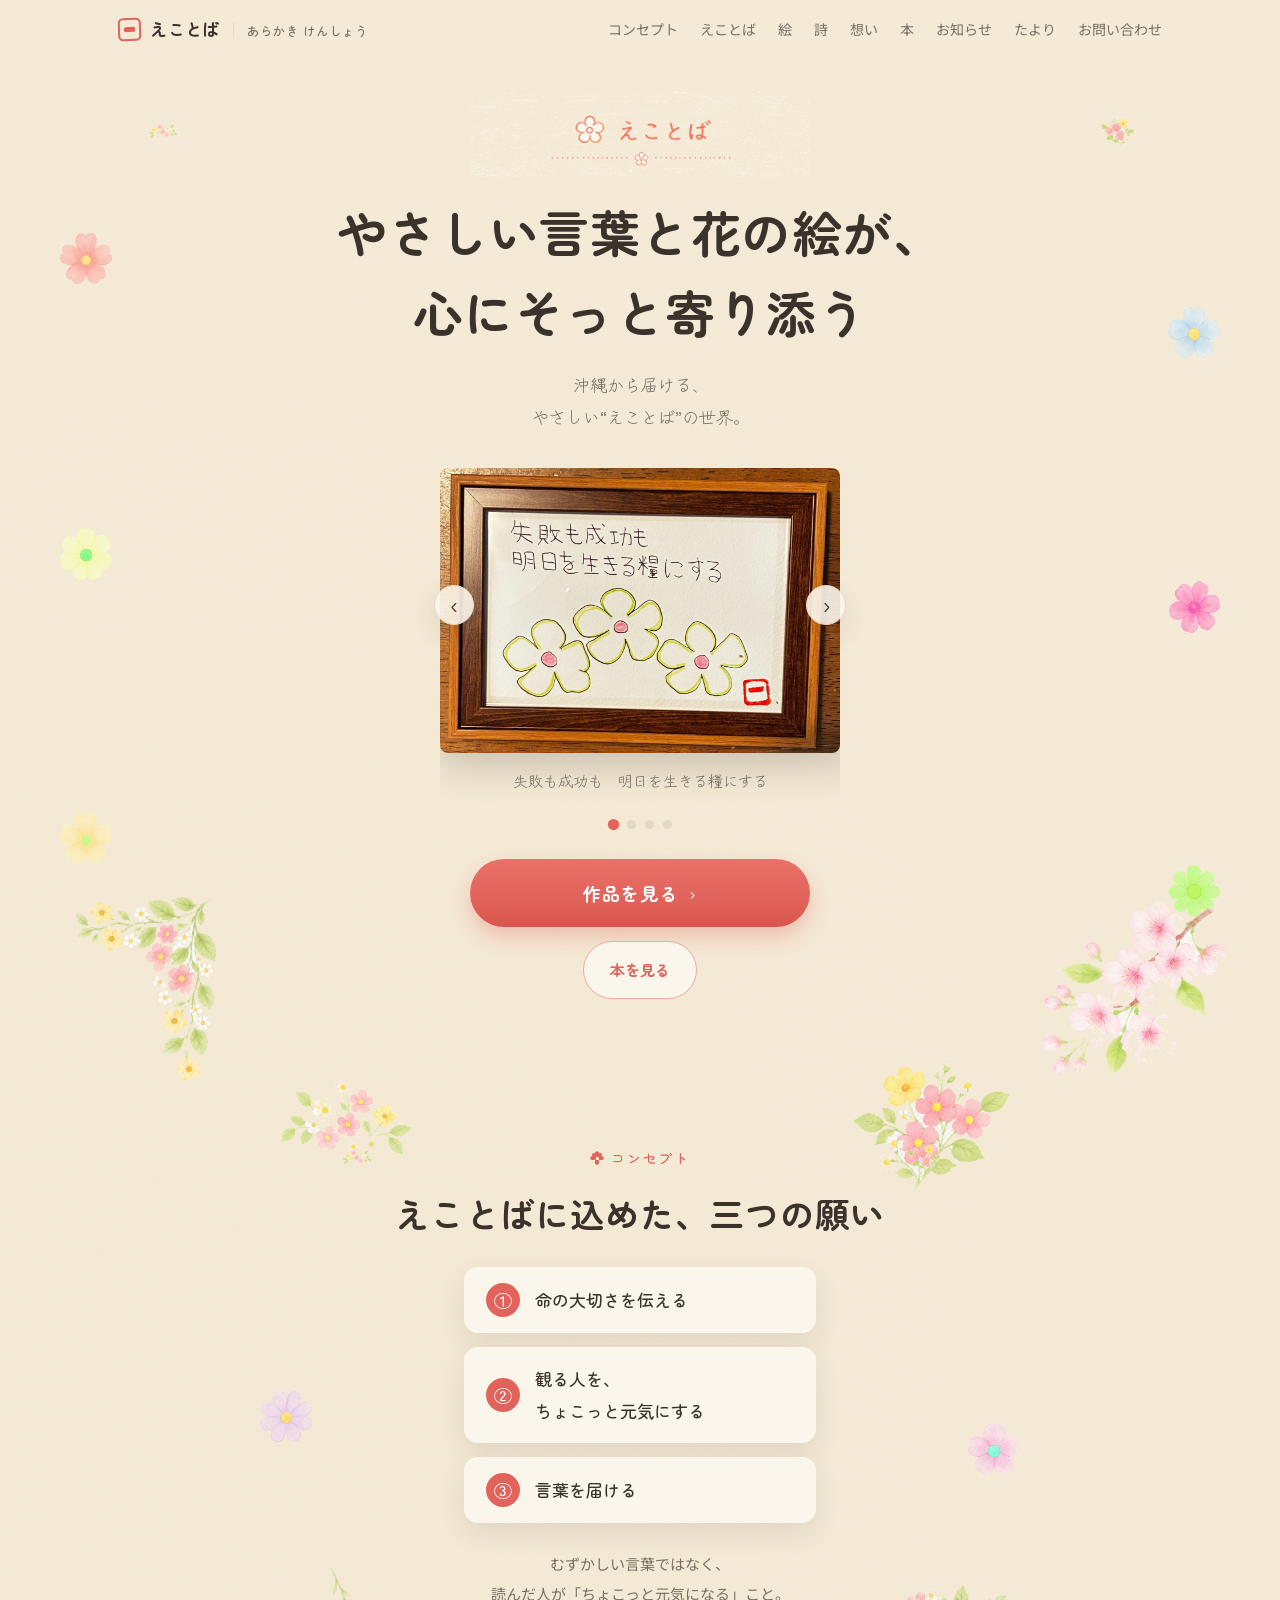
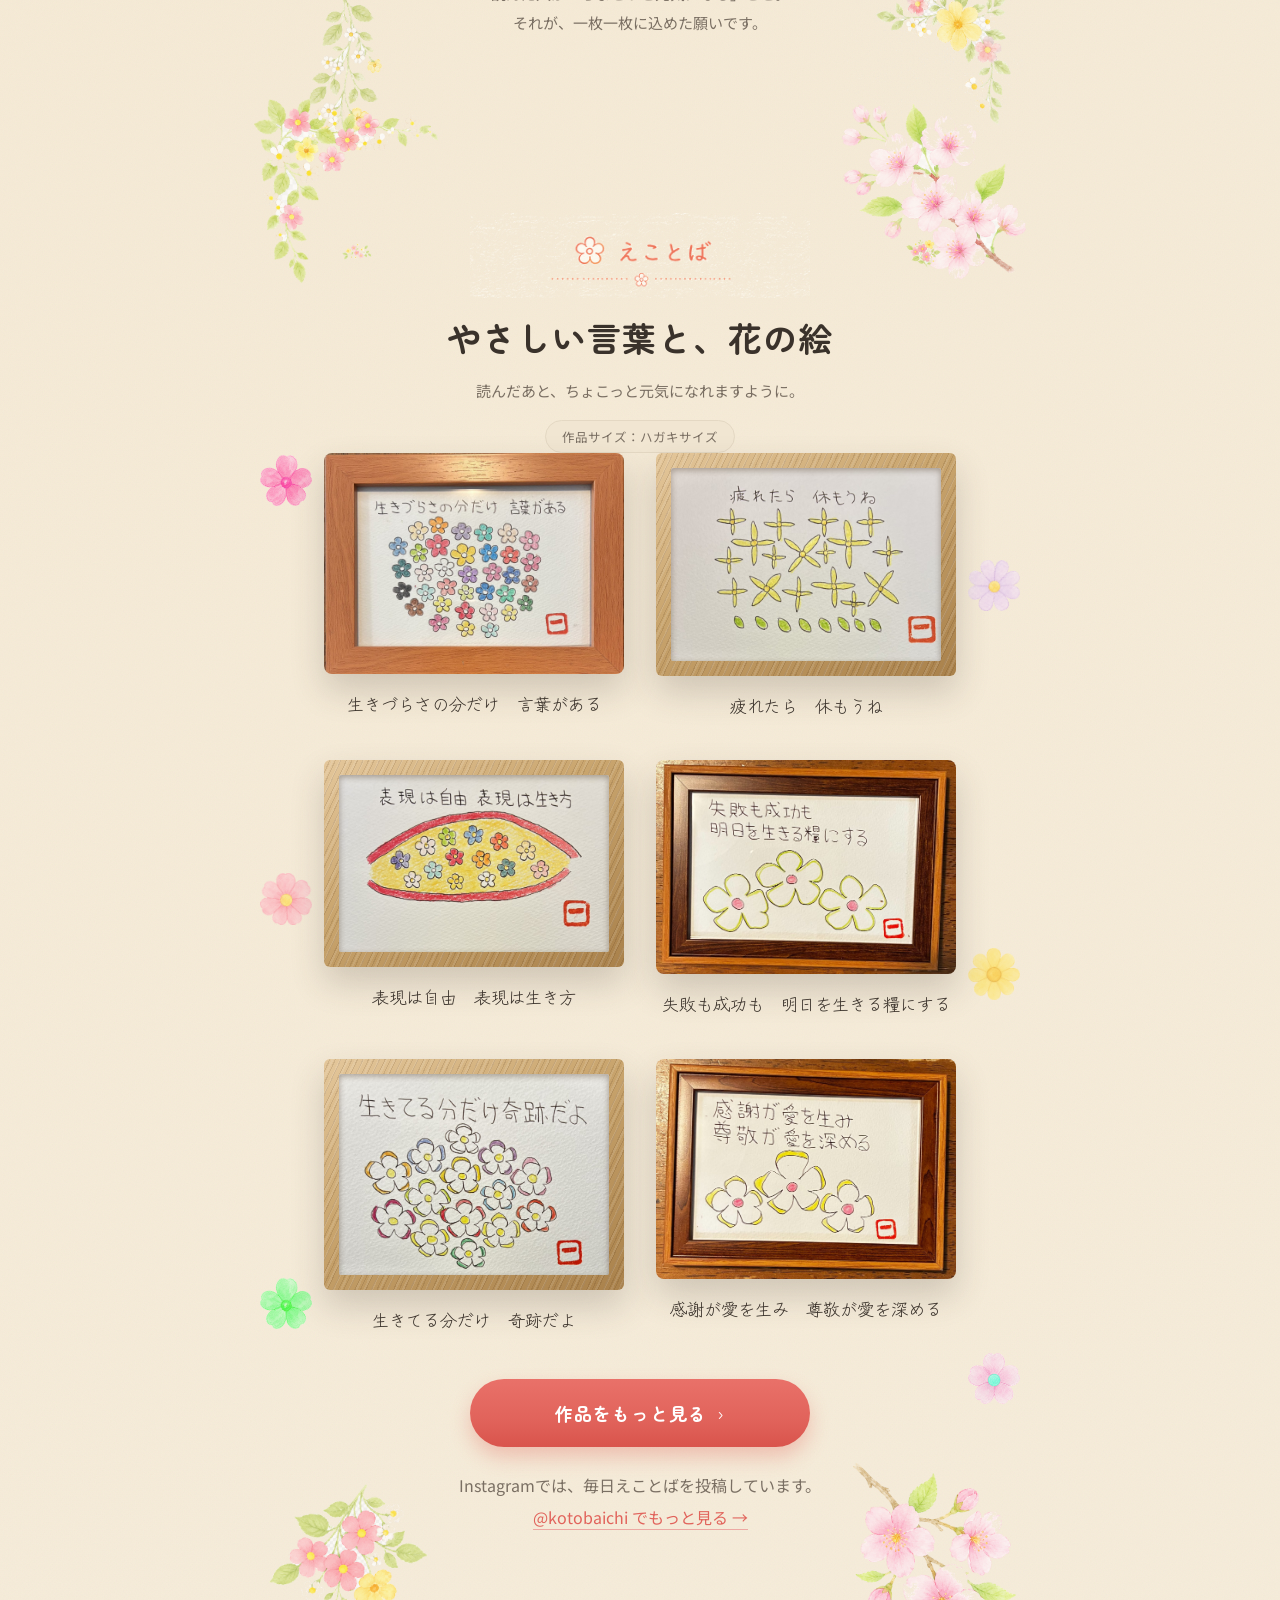
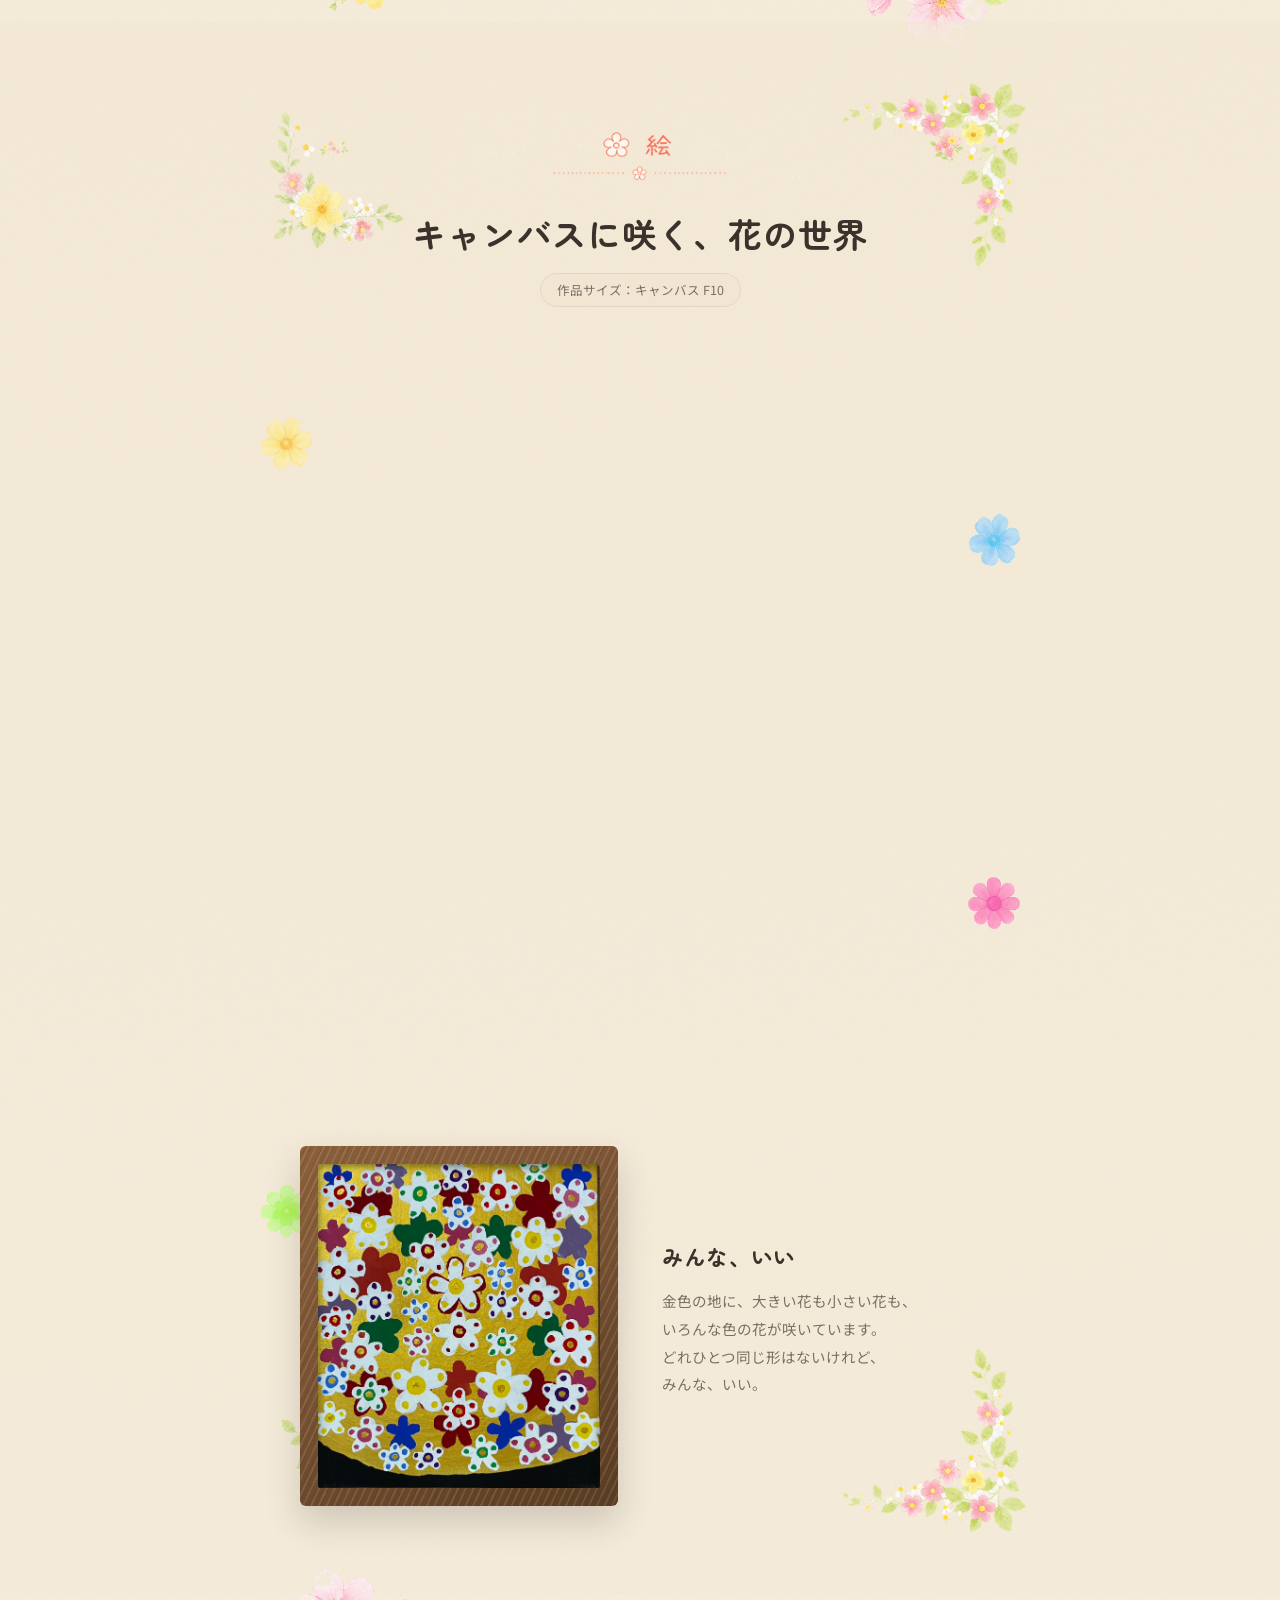
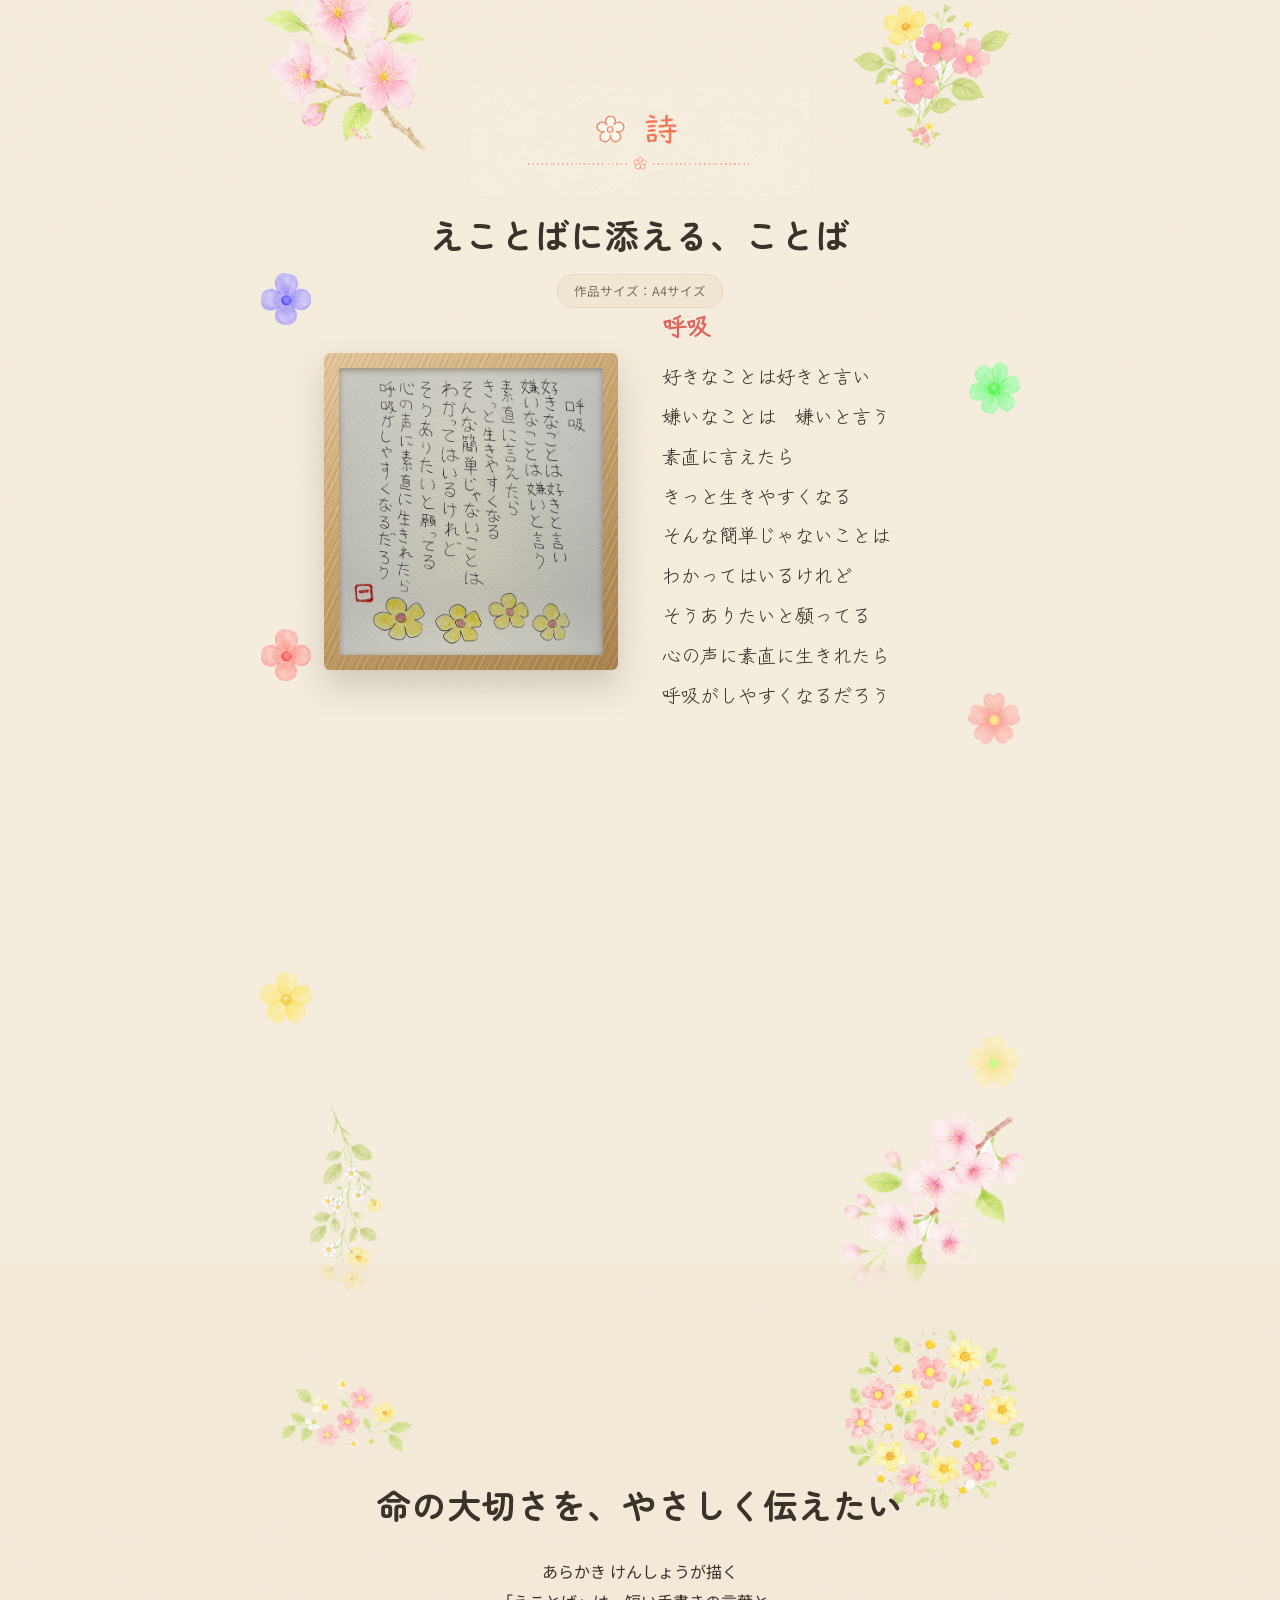
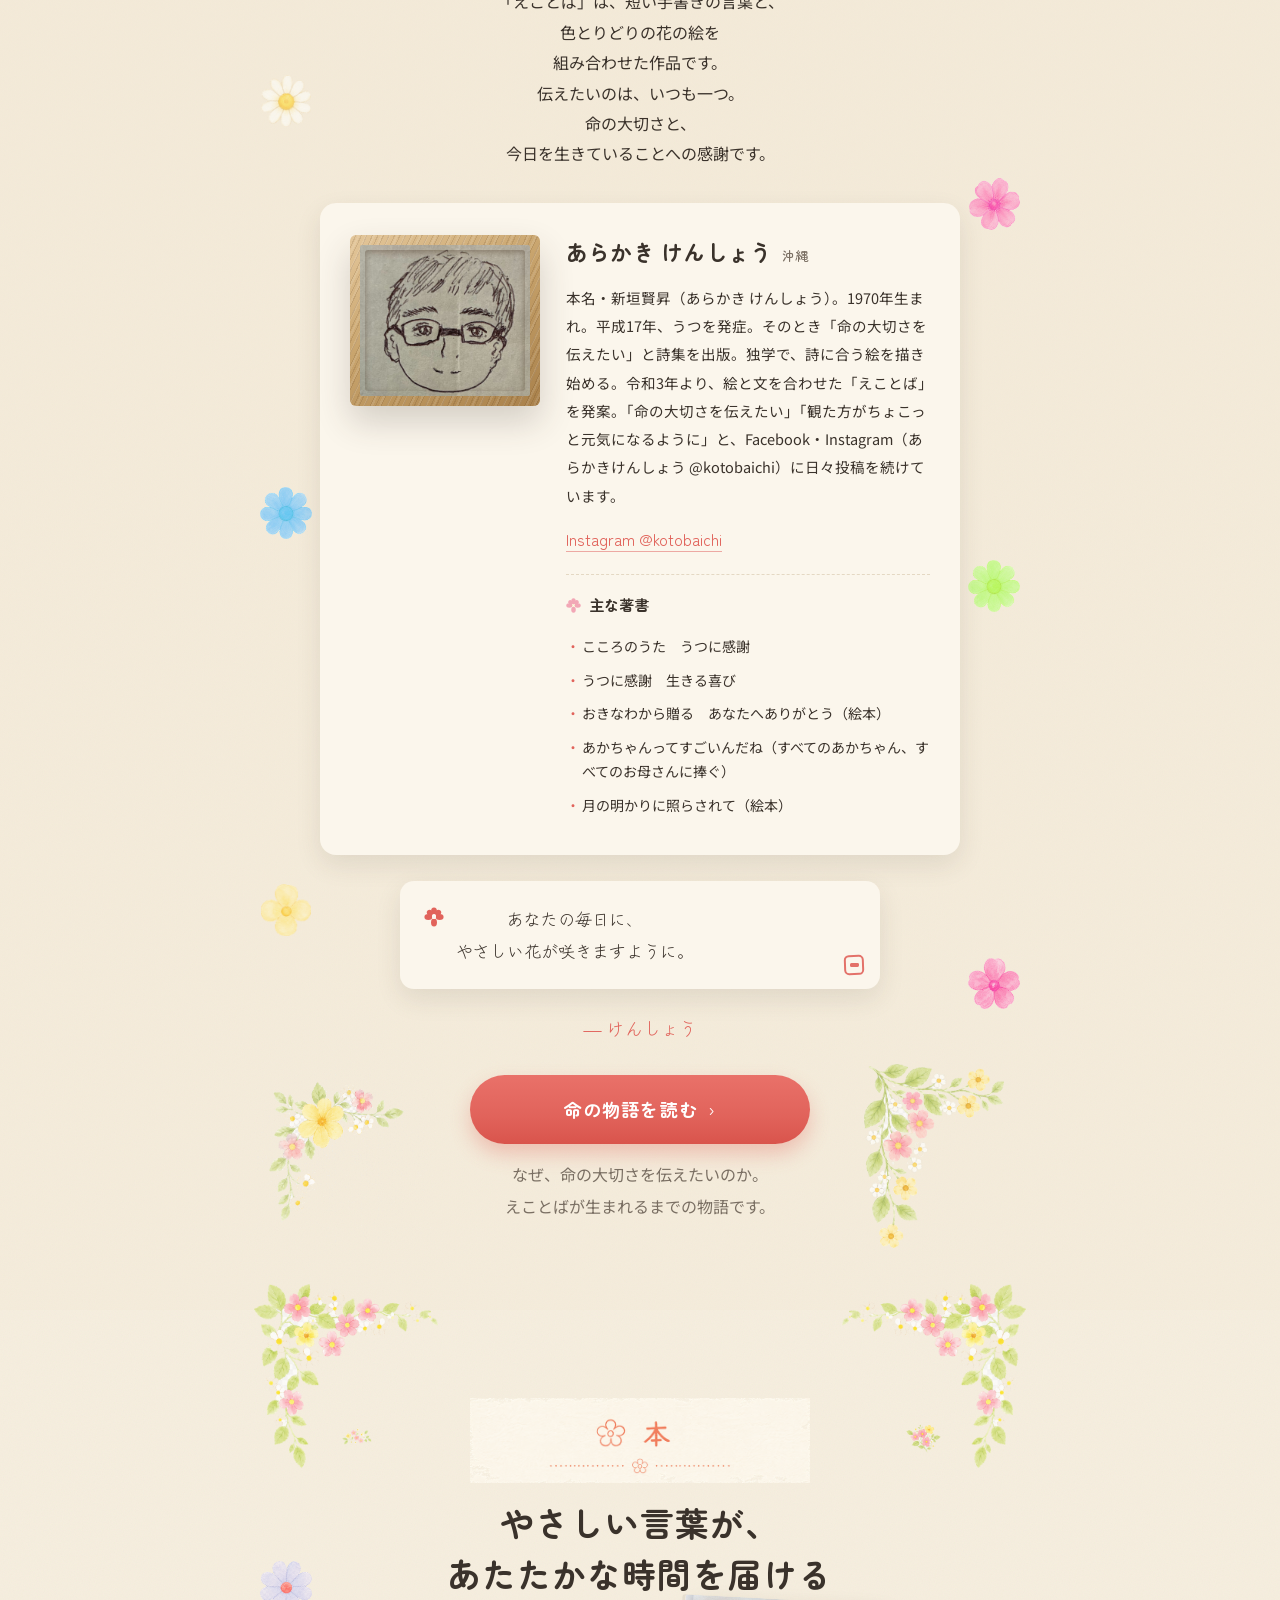
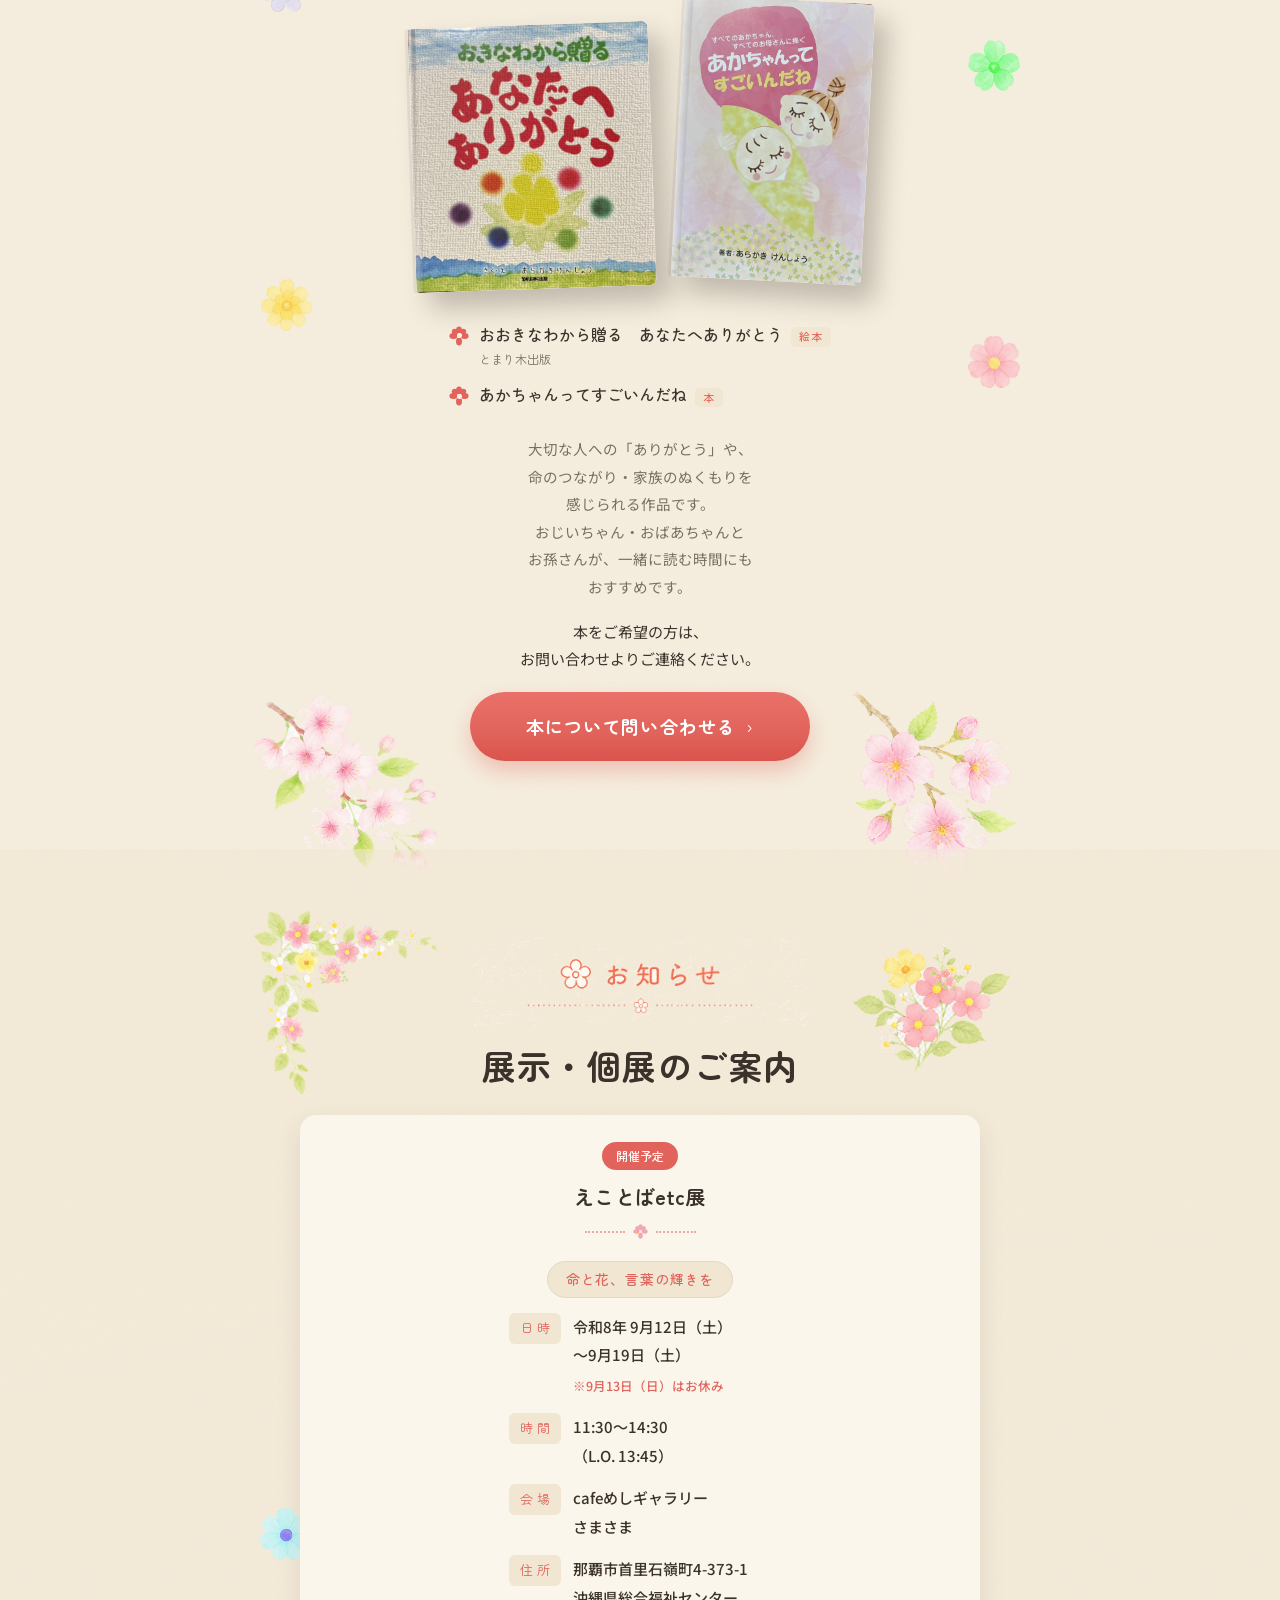
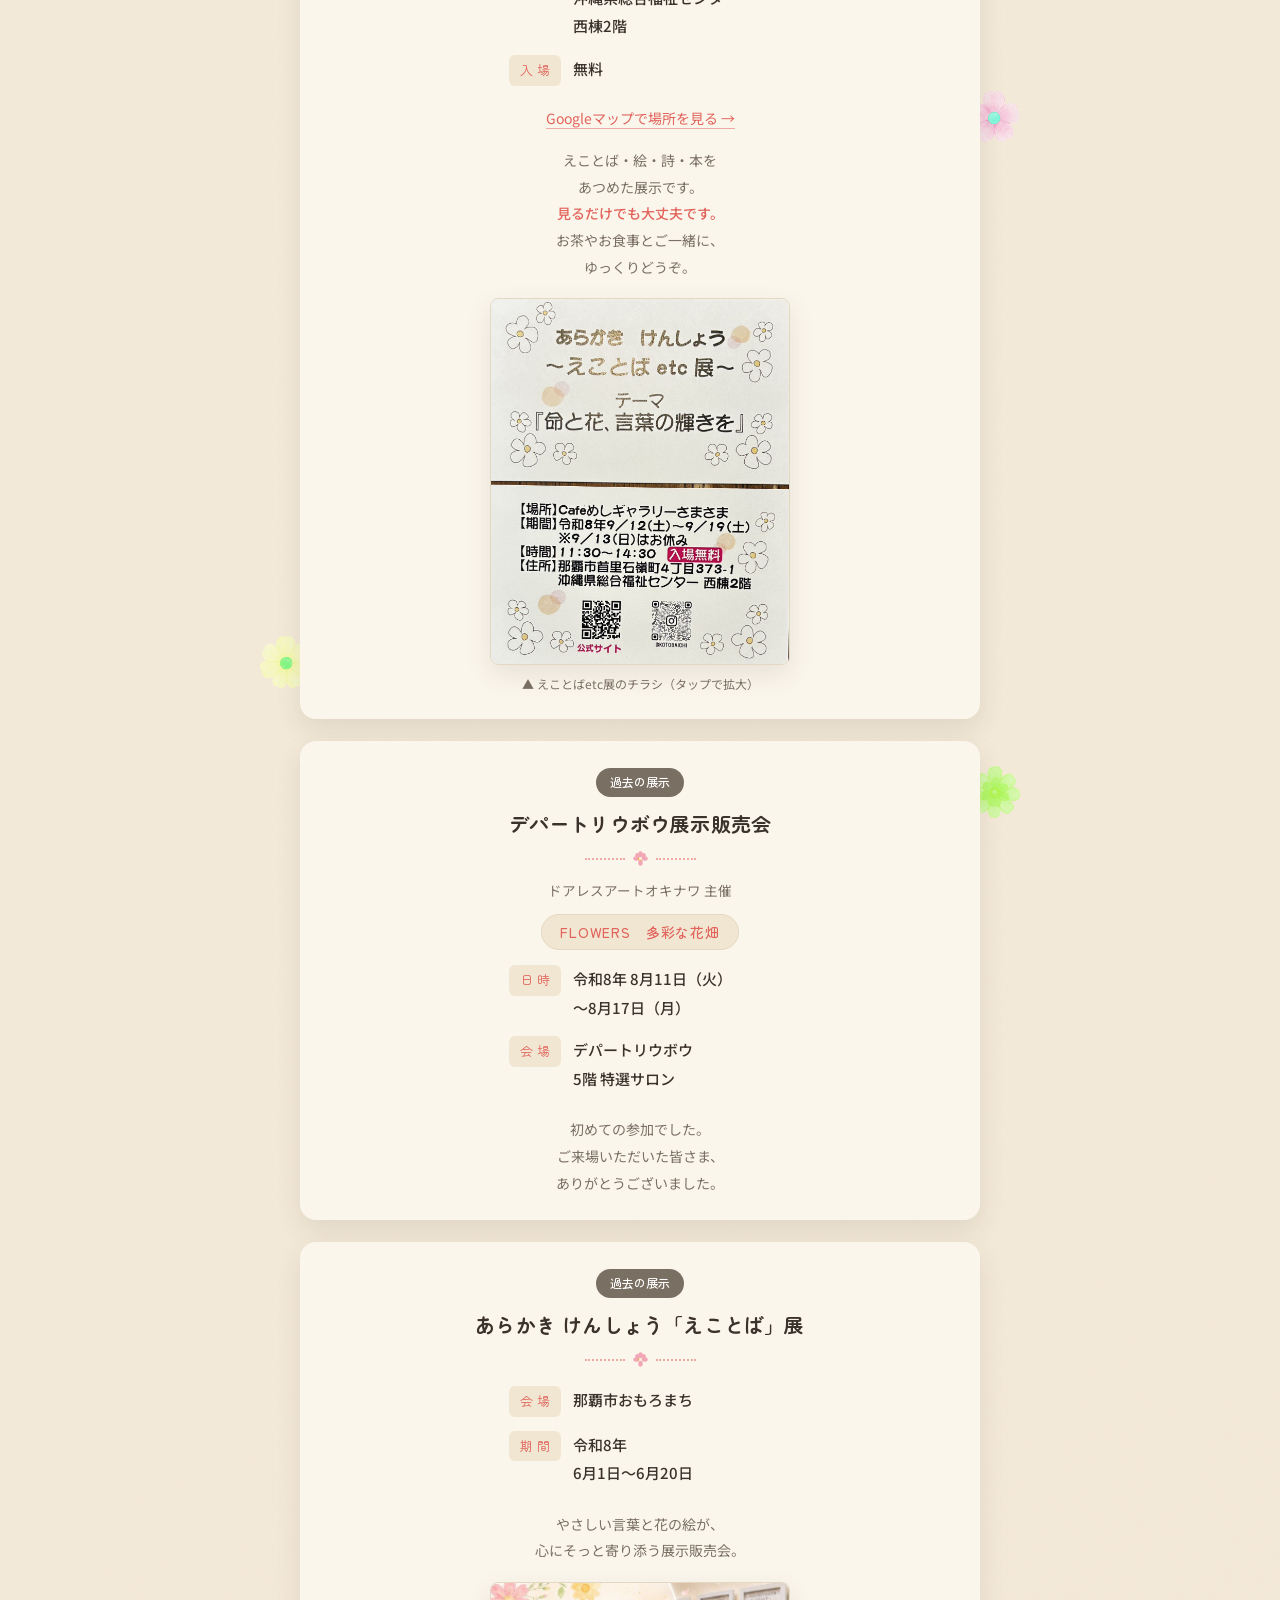
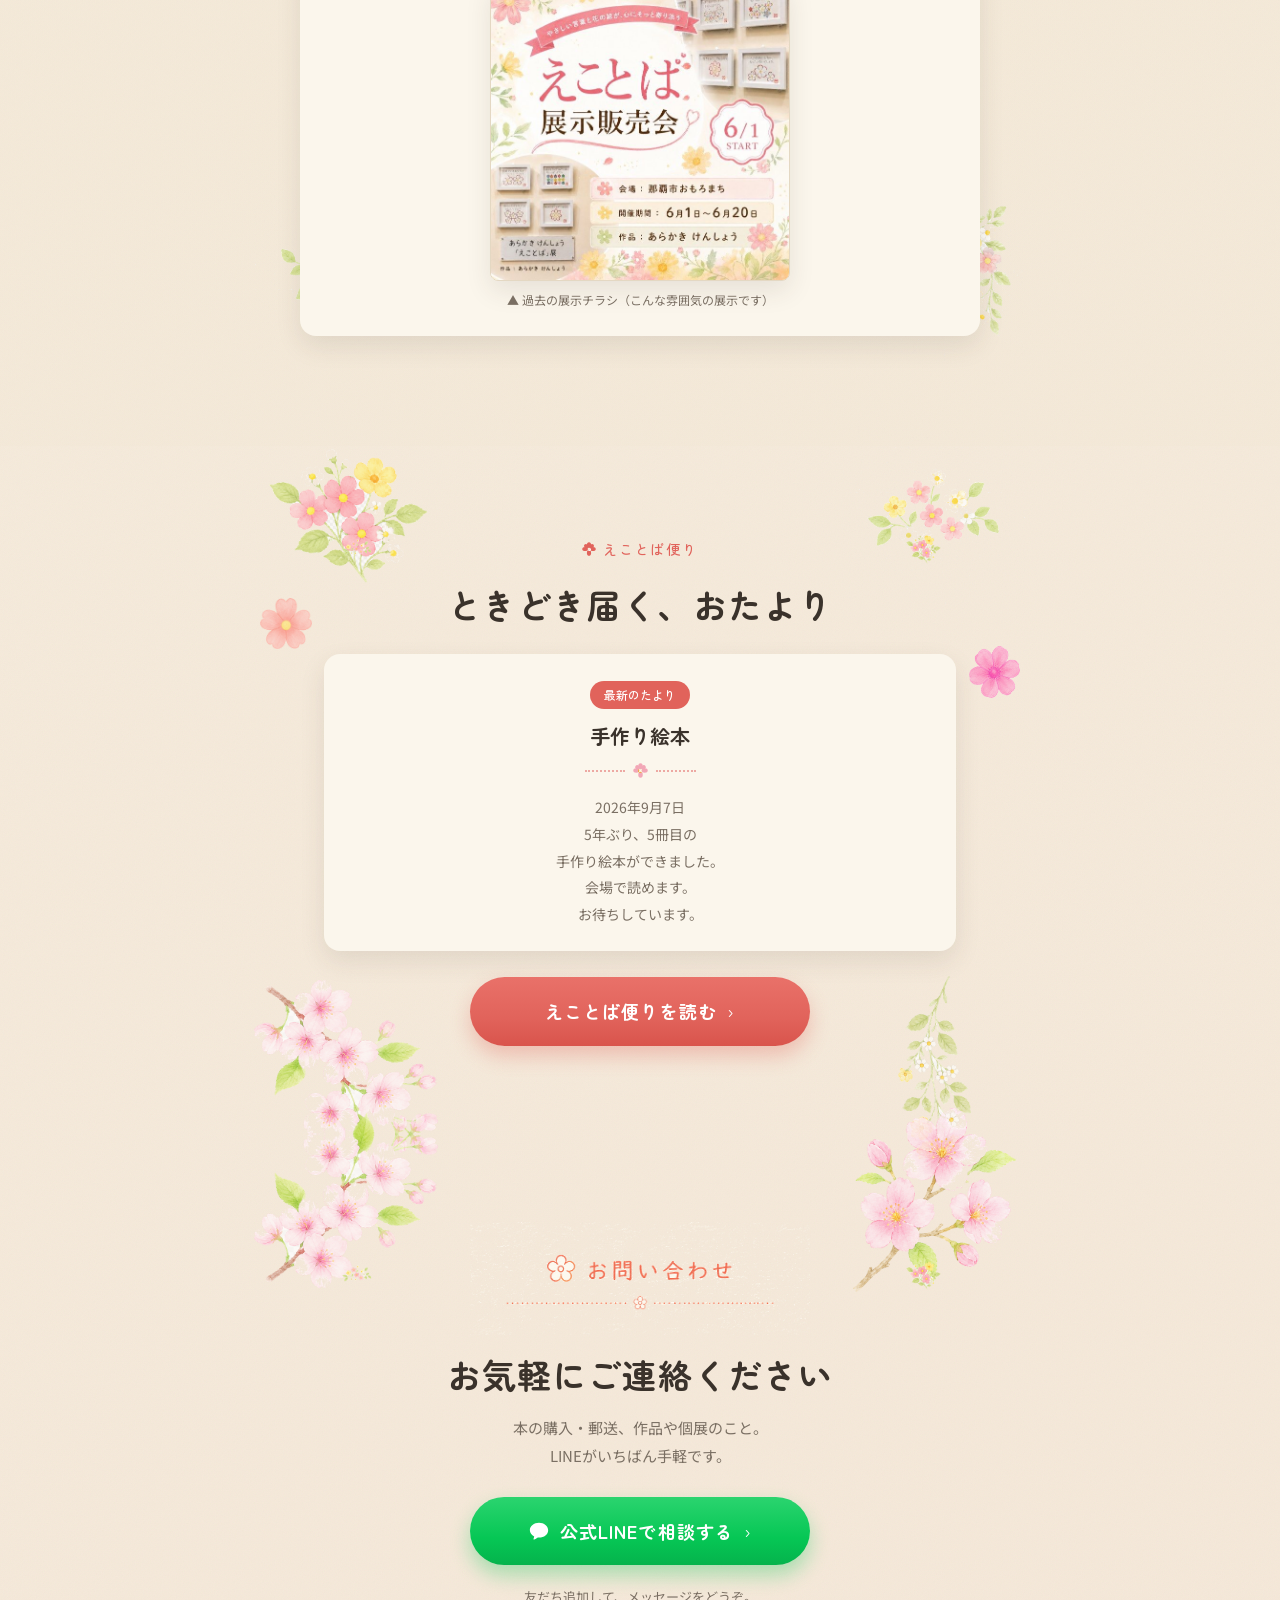
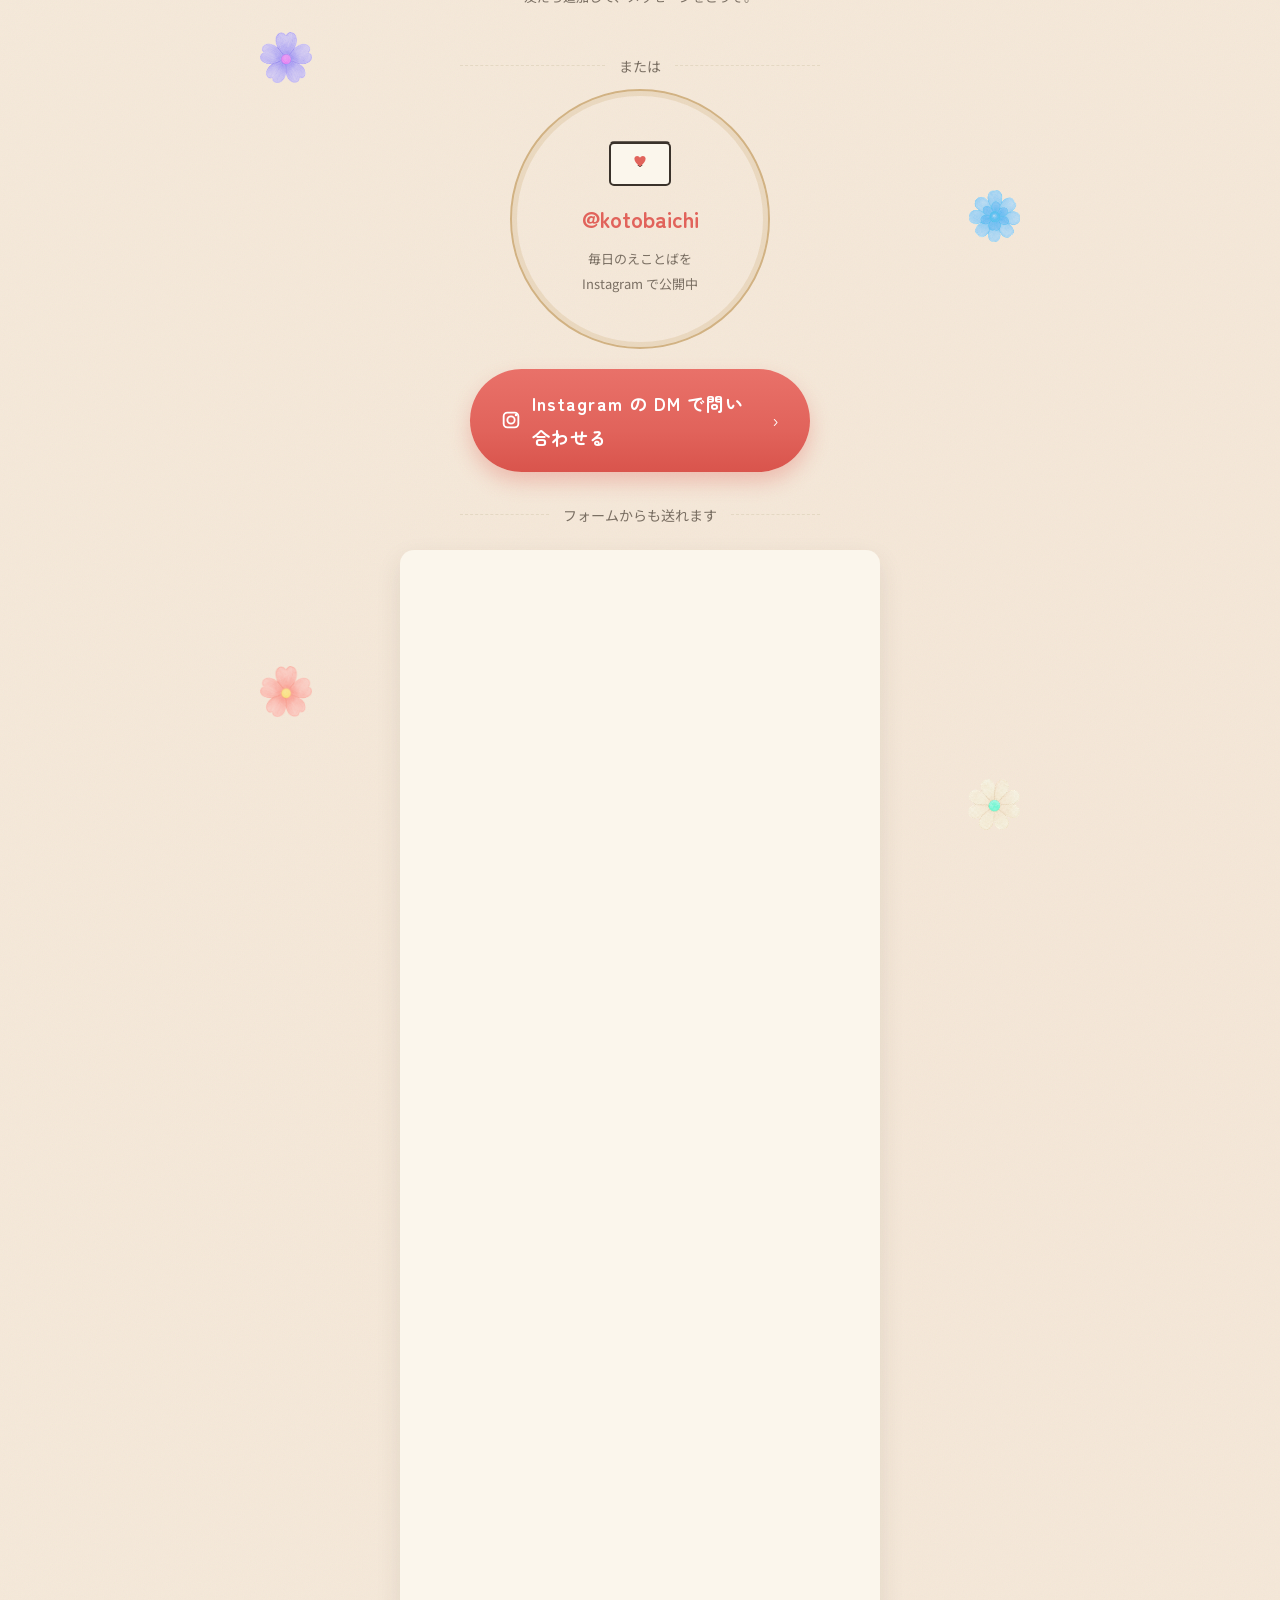
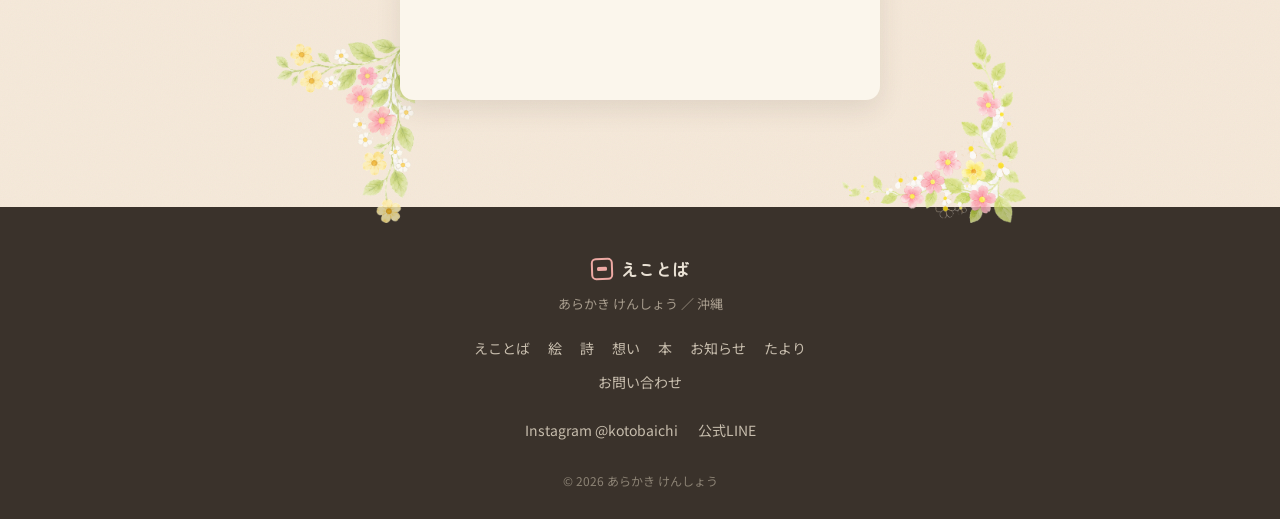
==== index.html @ d90fec90 "えことば便り 第6号「手作り絵本」を追加、トップの最新たよりを更新 Co-Authored-By: Claude Opus 5 <noreply@anthropic.com>" ====
<!-- Arakaki Kensho ekotoba site v2.1 -->
<!DOCTYPE html>
<html lang="ja">
<head>
  <meta charset="UTF-8" />
  <meta name="viewport" content="width=device-width, initial-scale=1.0" />

  <!-- Google tag (gtag.js) - GA4 -->
  <script async src="https://www.googletagmanager.com/gtag/js?id=G-8PB6TK25SY"></script>
  <script>
    window.dataLayer = window.dataLayer || [];
    function gtag(){dataLayer.push(arguments);}
    gtag('js', new Date());
    gtag('config', 'G-8PB6TK25SY');
  </script>

  <title>えことば ｜ あらかき けんしょう ― やさしい言葉と花の絵</title>
  <meta name="description" content="「えことば」は、あらかき けんしょう（新垣賢昇）が沖縄から届ける、短い手書きの言葉と色とりどりの花の絵。心にそっと寄り添う作品のアーカイブ、絵本・本、個展の情報を掲載しています。" />
  <meta property="og:title" content="えことば ｜ あらかき けんしょう" />
  <meta property="og:description" content="やさしい言葉と花の絵が、心にそっと寄り添う。" />
  <meta property="og:type" content="website" />
  <meta property="og:image" content="images/ekotoba-04.jpg" />
  <meta name="theme-color" content="#F6EEDE" />
  <script type="application/ld+json">
  {
    "@context": "https://schema.org",
    "@graph": [
      {
        "@type": "WebSite",
        "url": "https://ekotoba-okinawa.com/",
        "name": "えことば ｜ あらかき けんしょう",
        "alternateName": ["えことば", "あらかきけんしょう えことば"]
      },
      {
        "@type": "Person",
        "name": "あらかき けんしょう",
        "alternateName": ["あらかきけんしょう", "新垣賢昇", "Arakaki Kensho"],
        "url": "https://ekotoba-okinawa.com/",
        "image": "https://ekotoba-okinawa.com/images/portrait.jpg",
        "jobTitle": "えことば作家",
        "address": { "@type": "PostalAddress", "addressRegion": "沖縄県", "addressCountry": "JP" },
        "sameAs": ["https://www.instagram.com/kotobaichi/"]
      }
    ]
  }
  </script>
  <link rel="preconnect" href="https://fonts.googleapis.com" />
  <link rel="preconnect" href="https://fonts.gstatic.com" crossorigin />
  <link href="https://fonts.googleapis.com/css2?family=Zen+Maru+Gothic:wght@500;700&family=Noto+Sans+JP:wght@400;500&family=Zen+Kurenaido&display=swap" rel="stylesheet" />
  <link rel="stylesheet" href="styles.css" />
</head>
<body>

  <!-- ===== ヘッダー ===== -->
  <header class="site-header" id="siteHeader">
    <div class="header-inner">
      <a href="#hero" class="brand">
        <span class="hanko" aria-hidden="true"></span>
        <span class="brand-name"><span class="brand-main">えことば</span><span class="sep">｜</span><span class="brand-sub">あらかき けんしょう</span></span>
      </a>
      <nav class="site-nav" aria-label="メインナビ">
        <a href="#concept">コンセプト</a>
        <a href="#gallery">えことば</a>
        <a href="#paintings">絵</a>
        <a href="#poems">詩</a>
        <a href="#story">想い</a>
        <a href="#books">本</a>
        <a href="#news">お知らせ</a>
        <a href="#tayori">たより</a>
        <a href="#contact">お問い合わせ</a>
      </nav>
      <button class="nav-toggle" id="navToggle" aria-label="メニューを開く" aria-expanded="false">
        <span></span><span></span><span></span>
      </button>
    </div>
    <nav class="mobile-menu" id="mobileMenu" aria-label="モバイルメニュー" hidden>
      <a href="#concept">コンセプト</a>
      <a href="#gallery">えことば</a>
      <a href="#paintings">絵</a>
      <a href="#poems">詩</a>
      <a href="#story">想い</a>
      <a href="#books">本</a>
      <a href="#news">お知らせ</a>
        <a href="#tayori">たより</a>
      <a href="#contact">お問い合わせ</a>
    </nav>
  </header>

  <main>

    <!-- ===== ヒーロー ===== -->
    <section class="hero" id="hero" data-decor="bl:09,br:16,l1:29,l2:34,l3:47,r1:28,r2:41,r3:31">
      <div class="eyebrow reveal">
        <img class="section-banner" src="images/banners/banner-ekotoba.png" alt="えことば" loading="lazy" />
      </div>
      <h1 class="hero-title reveal">やさしい言葉と花の絵が、<br />心にそっと寄り添う</h1>
      <p class="hero-sub reveal">沖縄から届ける、<br />やさしい“えことば”の世界。</p>

      <div class="hero-art reveal carousel" id="heroCarousel" aria-roledescription="カルーセル" aria-label="えことば作品">
        <div class="carousel-viewport">
          <div class="carousel-track">
            <figure class="c-slide">
              <div class="frame frame--photo"><img src="images/ekotoba-04.jpg" alt="えことば作品「失敗も成功も 明日を生きる糧にする」白い花が三つ並ぶ" loading="eager" data-lightbox="images/ekotoba-04.jpg" data-caption="失敗も成功も　明日を生きる糧にする" /></div>
              <figcaption>失敗も成功も　明日を生きる糧にする</figcaption>
            </figure>
            <figure class="c-slide">
              <div class="frame frame--photo"><img src="images/ekotoba-01.jpg" alt="えことば作品「生きづらさの分だけ 言葉がある」" loading="lazy" data-lightbox="images/ekotoba-01.jpg" data-caption="生きづらさの分だけ　言葉がある" /></div>
              <figcaption>生きづらさの分だけ　言葉がある</figcaption>
            </figure>
            <figure class="c-slide">
              <div class="frame"><img src="images/ekotoba-02.jpg" alt="えことば作品「疲れたら 休もうね」" loading="lazy" data-lightbox="images/ekotoba-02.jpg" data-caption="疲れたら　休もうね" /></div>
              <figcaption>疲れたら　休もうね</figcaption>
            </figure>
            <figure class="c-slide">
              <div class="frame"><img src="images/ekotoba-03.jpg" alt="えことば作品「表現は自由 表現は生き方」" loading="lazy" data-lightbox="images/ekotoba-03.jpg" data-caption="表現は自由　表現は生き方" /></div>
              <figcaption>表現は自由　表現は生き方</figcaption>
            </figure>
          </div>
        </div>
        <button class="c-arrow c-prev" type="button" aria-label="前の作品">‹</button>
        <button class="c-arrow c-next" type="button" aria-label="次の作品">›</button>
        <div class="c-dots" role="tablist" aria-label="作品を選ぶ"></div>
      </div>

      <div class="hero-actions reveal">
        <a href="#gallery" class="btn btn-pill">作品を見る<span class="chev">›</span></a>
        <a href="#books" class="btn btn-ghost">本を見る</a>
      </div>
    </section>

    <!-- ===== コンセプト ===== -->
    <section class="section section-concept" id="concept" data-decor="tl:07,tr:05,bl:03,br:06,l2:27,r2:37">
      <div class="eyebrow reveal">
        <p class="eyebrow-label"><span class="flower flower-red" aria-hidden="true"></span>コンセプト</p>
      </div>
      <h2 class="section-title reveal"><span class="nb">えことばに込めた、</span><span class="nb">三つの願い</span></h2>
      <ul class="concept-list reveal">
        <li><span class="concept-num">①</span><span>命の大切さを伝える</span></li>
        <li><span class="concept-num">②</span><span>観る人を、<br />ちょこっと元気にする</span></li>
        <li><span class="concept-num">③</span><span>言葉を届ける</span></li>
      </ul>
      <p class="concept-note reveal">むずかしい言葉ではなく、<br />読んだ人が「ちょこっと元気になる」こと。<br />それが、一枚一枚に込めた願いです。</p>
    </section>

    <!-- ===== えことば ===== -->
    <section class="section" id="gallery" data-decor="tl:02,tr:16,bl:05,br:15,l1:33,l2:25,l3:42,r1:27,r2:21,r3:37">
      <div class="eyebrow reveal">
        <img class="section-banner" src="images/banners/banner-ekotoba.png" alt="えことば" loading="lazy" />
      </div>
      <h2 class="section-title reveal"><span class="nb">やさしい言葉と、</span><span class="nb">花の絵</span></h2>
      <p class="section-lead reveal">読んだあと、ちょこっと元気になれますように。</p>
      <p class="size-note reveal">作品サイズ：ハガキサイズ</p>

      <div class="gallery-grid" id="galleryGrid" data-limit="6"><!-- works は script.js から生成（トップは6点） --></div>

      <div class="gallery-more reveal">
        <a href="works.html" class="btn btn-pill">作品をもっと見る<span class="chev">›</span></a>
        <p class="gallery-note">Instagramでは、毎日えことばを投稿しています。<br />
          <a href="https://www.instagram.com/kotobaichi/" target="_blank" rel="noopener" class="inline-link">@kotobaichi でもっと見る →</a></p>
      </div>
    </section>

    <!-- ===== 絵 ===== -->
    <section class="section section-alt" id="paintings" data-decor="tl:06,tr:01,bl:07,br:02,l1:22,l3:39,r1:32,r2:49">
      <div class="inner">
        <div class="eyebrow reveal">
          <img class="section-banner" src="images/banners/banner-e.png" alt="絵" loading="lazy" />
        </div>
        <h2 class="section-title reveal"><span class="nb">キャンバスに咲く、</span><span class="nb">花の世界</span></h2>
        <p class="size-note reveal">作品サイズ：キャンバス F10</p>

        <div class="painting-list">
          <figure class="painting reveal">
            <div class="frame frame--dark">
              <img src="images/painting-01.jpg" alt="青空の下、無数の花が咲き誇る絵画作品「花のカーニバル」" loading="lazy" data-lightbox="images/painting-01.jpg" data-caption="花のカーニバル" />
            </div>
            <figcaption>
              <h3>花のカーニバル</h3>
              <p>青い空の下、大小さまざまな花が<br />画面いっぱいに広がる一枚。<br />ひとつひとつ違う色や形が、<br />そのままでいいと語りかけてきます。</p>
            </figcaption>
          </figure>

          <figure class="painting painting-reverse reveal">
            <div class="frame frame--dark">
              <img src="images/painting-02.jpg" alt="夜空に浮かぶ大きな月と、一面に咲く白い花を描いた絵画作品「命いっぱい」" loading="lazy" data-lightbox="images/painting-02.jpg" data-caption="命いっぱい" />
            </div>
            <figcaption>
              <h3>命いっぱい</h3>
              <p>まっ暗な夜空に、大きな月。<br />その下で白い花たちが静かに光ります。<br />暗い時間にも、命はちゃんと咲いている<br />― そんな願いを込めて。</p>
            </figcaption>
          </figure>

          <figure class="painting reveal">
            <div class="frame frame--dark">
              <img src="images/painting-03.jpg" alt="金色の地に、色も形もさまざまな花が咲きそろう絵画作品「みんな、いい」" loading="lazy" data-lightbox="images/painting-03.jpg" data-caption="みんな、いい" />
            </div>
            <figcaption>
              <h3>みんな、いい</h3>
              <p>金色の地に、大きい花も小さい花も、<br />いろんな色の花が咲いています。<br />どれひとつ同じ形はないけれど、<br />みんな、いい。</p>
            </figcaption>
          </figure>
        </div>
      </div>
    </section>

    <!-- ===== 詩 ===== -->
    <section class="section" id="poems" data-decor="tl:15,tr:05,bl:03,br:16,l1:35,l2:44,l3:23,r1:50,r2:29,r3:47">
      <div class="eyebrow reveal">
        <img class="section-banner" src="images/banners/banner-shi.png" alt="詩" loading="lazy" />
      </div>
      <h2 class="section-title reveal"><span class="nb">えことばに添える、</span><span class="nb">ことば</span></h2>
      <p class="size-note reveal">作品サイズ：A4サイズ</p>

      <div class="poem-list">
        <article class="poem reveal">
          <div class="frame">
            <img src="images/poem-01.jpg" alt="詩「呼吸」の手書き作品。黄色い花が下に並ぶ" loading="lazy" data-lightbox="images/poem-01.jpg" data-caption="詩「呼吸」" />
          </div>
          <div class="poem-text">
            <h3>呼吸</h3>
            <p class="poem-body">好きなことは好きと言い<br />嫌いなことは　嫌いと言う<br />素直に言えたら<br />きっと生きやすくなる<br />そんな簡単じゃないことは<br />わかってはいるけれど<br />そうありたいと願ってる<br />心の声に素直に生きれたら<br />呼吸がしやすくなるだろう</p>
          </div>
        </article>

        <article class="poem poem-reverse reveal">
          <div class="frame">
            <img src="images/poem-02.jpg" alt="詩「シンプルに」の手書き作品。緑の花が下に並ぶ" loading="lazy" data-lightbox="images/poem-02.jpg" data-caption="詩「シンプルに」" />
          </div>
          <div class="poem-text">
            <h3>シンプルに</h3>
            <p class="poem-body">ぼくは<br />ぼくのままでいいし<br />あなたは<br />あなたのままでいい<br />ぼくは<br />ぼくを好きでいて<br />あなたは<br />あなたを好きでいる<br />シンプルが一番</p>
          </div>
        </article>
      </div>
    </section>

    <!-- ===== 想い ===== -->
    <section class="section section-alt section-story" id="story" data-decor="tl:07,tr:11,bl:06,br:09,l1:24,l2:40,l3:26,r1:41,r2:31,r3:33">
      <div class="inner">
        <div class="eyebrow reveal">
          <img class="section-banner" src="images/banners/banner-omoi.png" alt="想い" loading="lazy" />
        </div>
        <h2 class="section-title reveal"><span class="nb">命の大切さを、</span><span class="nb">やさしく伝えたい</span></h2>

        <div class="story-body reveal">
          <p>あらかき けんしょうが描く<br />「えことば」は、短い手書きの言葉と、<br />色とりどりの花の絵を<br />組み合わせた作品です。<br />伝えたいのは、いつも一つ。<br />命の大切さと、<br />今日を生きていることへの感謝です。</p>
        </div>

        <!-- プロフィール -->
        <div class="profile reveal">
          <figure class="profile-portrait">
            <div class="frame">
              <img src="images/caricature.jpg" alt="あらかき けんしょう 似顔絵" loading="lazy" data-lightbox="images/caricature.jpg" data-caption="あらかき けんしょう（似顔絵）" />
            </div>
          </figure>
          <div class="profile-body">
            <h3 class="profile-name">あらかき けんしょう<span class="profile-place">沖縄</span></h3>
            <p class="profile-bio">本名・新垣賢昇（あらかき けんしょう）。1970年生まれ。平成17年、うつを発症。そのとき「命の大切さを伝えたい」と詩集を出版。独学で、詩に合う絵を描き始める。令和3年より、絵と文を合わせた「えことば」を発案。「命の大切さを伝えたい」「観た方がちょこっと元気になるように」と、Facebook・Instagram（あらかきけんしょう @kotobaichi）に日々投稿を続けています。</p>
            <p class="profile-ig"><a href="https://www.instagram.com/kotobaichi/" target="_blank" rel="noopener" class="inline-link">Instagram @kotobaichi</a></p>
            <div class="profile-books">
              <p class="profile-books-label"><span class="flower flower-sm" aria-hidden="true"></span>主な著書</p>
              <ul>
                <li>こころのうた　うつに感謝</li>
                <li>うつに感謝　生きる喜び</li>
                <li>おきなわから贈る　あなたへありがとう（絵本）</li>
                <li>あかちゃんってすごいんだね（すべてのあかちゃん、すべてのお母さんに捧ぐ）</li>
                <li>月の明かりに照らされて（絵本）</li>
              </ul>
            </div>
          </div>
        </div>

        <div class="quotebox reveal">
          <span class="flower flower-red" aria-hidden="true"></span>
          <p>あなたの毎日に、<br />やさしい花が咲きますように。</p>
          <span class="hanko" aria-hidden="true"></span>
        </div>
        <p class="story-sign reveal" aria-hidden="true">― けんしょう</p>

        <div class="hero-actions reveal">
          <a href="story.html" class="btn btn-pill">命の物語を読む<span class="chev">›</span></a>
          <p class="gallery-note" style="margin:0;">なぜ、命の大切さを伝えたいのか。<br />えことばが生まれるまでの物語です。</p>
        </div>
      </div>
    </section>

    <!-- ===== 本・絵本 ===== -->
    <section class="section" id="books" data-decor="tl:01,tr:02,bl:16,br:15,l1:36,l2:30,r1:42,r2:25">
      <div class="eyebrow reveal">
        <img class="section-banner" src="images/banners/banner-hon.png" alt="本" loading="lazy" />
      </div>
      <h2 class="section-title reveal"><span class="nb">やさしい言葉が、</span><span class="nb">あたたかな時間を届ける</span></h2>

      <div class="book reveal">
        <div class="book-covers">
          <div class="book-cover book-cover-1">
            <img src="images/book-arigato.jpg" alt="絵本『おおきなわから贈る あなたへありがとう』の表紙" loading="lazy" data-lightbox="images/book-arigato.jpg" data-caption="おおきなわから贈る あなたへありがとう（絵本）" />
          </div>
          <div class="book-cover book-cover-2">
            <img src="images/book-akachan.jpg" alt="本『あかちゃんってすごいんだね』の表紙" loading="lazy" data-lightbox="images/book-akachan.jpg" data-caption="あかちゃんってすごいんだね（本）" />
          </div>
        </div>

        <ul class="book-titles">
          <li>
            <span class="flower flower-red" aria-hidden="true"></span>
            <span>おおきなわから贈る　あなたへありがとう<span class="book-tag">絵本</span><span class="book-pub">とまり木出版</span></span>
          </li>
          <li>
            <span class="flower flower-red" aria-hidden="true"></span>
            <span>あかちゃんってすごいんだね<span class="book-tag">本</span></span>
          </li>
        </ul>
        <p class="book-desc">大切な人への「ありがとう」や、<br />命のつながり・家族のぬくもりを<br />感じられる作品です。<br />おじいちゃん・おばあちゃんと<br />お孫さんが、一緒に読む時間にも<br />おすすめです。</p>
        <p class="book-buy">本をご希望の方は、<br />お問い合わせよりご連絡ください。</p>
        <a href="#contact" class="btn btn-pill">本について問い合わせる<span class="chev">›</span></a>
      </div>
    </section>

    <!-- ===== お知らせ ===== -->
    <section class="section section-alt" id="news" data-decor="tl:02,tr:05,bl:07,br:06,l1:43,l2:34,r1:37,r2:39">
      <div class="inner">
        <div class="eyebrow reveal">
          <img class="section-banner" src="images/banners/banner-oshirase.png" alt="お知らせ" loading="lazy" />
        </div>
        <h2 class="section-title reveal"><span class="nb">展示・個展の</span><span class="nb">ご案内</span></h2>

        <!-- 開催予定：えことばetc展 -->
        <article class="news-card news-center reveal" style="margin-top:24px;">
          <span class="news-badge">開催予定</span>
          <h3 class="news-title">えことばetc展</h3>
          <div class="news-rule"><span class="flower flower-sm" aria-hidden="true"></span></div>
          <p class="news-concept">命と花、言葉の輝きを</p>
          <dl class="news-detail">
            <div><dt class="news-tag">日時</dt><dd>令和8年 9月12日（土）<br />〜9月19日（土）<br /><span class="news-closed">※9月13日（日）はお休み</span></dd></div>
            <div><dt class="news-tag">時間</dt><dd>11:30〜14:30<br />（L.O. 13:45）</dd></div>
            <div><dt class="news-tag">会場</dt><dd>cafeめしギャラリー<br />さまさま</dd></div>
            <div><dt class="news-tag">住所</dt><dd>那覇市首里石嶺町4-373-1<br />沖縄県総合福祉センター<br />西棟2階</dd></div>
            <div><dt class="news-tag">入場</dt><dd>無料</dd></div>
          </dl>
          <p class="news-map">
            <a href="https://www.google.com/maps/search/?api=1&amp;query=cafe%E3%82%81%E3%81%97%E3%82%AE%E3%83%A3%E3%83%A9%E3%83%AA%E3%83%BC%20%E3%81%95%E3%81%BE%E3%81%95%E3%81%BE%20%E9%82%A3%E8%A6%87%E5%B8%82%E9%A6%96%E9%87%8C%E7%9F%B3%E5%B6%BA%E7%94%BA4-373-1"
               target="_blank" rel="noopener" class="inline-link">Googleマップで場所を見る →</a>
          </p>
          <p class="news-note">えことば・絵・詩・本を<br />あつめた展示です。<br /><span class="news-welcome">見るだけでも大丈夫です。</span><br />お茶やお食事とご一緒に、<br />ゆっくりどうぞ。</p>
          <figure class="news-flyer">
            <img src="images/tayori/tayori-05.jpg" alt="えことばetc展のチラシ。テーマは「命と花、言葉の輝きを」。令和8年9月12日から9月19日まで、cafeめしギャラリーさまさまにて" loading="lazy" data-lightbox="images/tayori/tayori-05.jpg" data-caption="えことばetc展 チラシ ― テーマ『命と花、言葉の輝きを』" />
            <figcaption>▲ えことばetc展のチラシ（タップで拡大）</figcaption>
          </figure>
        </article>

        <!-- 過去の展示：デパートリウボウ展示販売会 -->
        <article class="news-card news-center reveal">
          <span class="news-badge news-badge-past">過去の展示</span>
          <h3 class="news-title"><span class="nb">デパートリウボウ</span><span class="nb">展示販売会</span></h3>
          <div class="news-rule"><span class="flower flower-sm" aria-hidden="true"></span></div>
          <p class="news-host">ドアレスアートオキナワ 主催</p>
          <p class="news-concept">FLOWERS　多彩な花畑</p>
          <dl class="news-detail">
            <div><dt class="news-tag">日時</dt><dd>令和8年 8月11日（火）<br />〜8月17日（月）</dd></div>
            <div><dt class="news-tag">会場</dt><dd>デパートリウボウ<br />5階 特選サロン</dd></div>
          </dl>
          <p class="news-note">初めての参加でした。<br />ご来場いただいた皆さま、<br />ありがとうございました。</p>
        </article>

        <!-- 過去の展示：えことば展 -->
        <article class="news-card news-center reveal">
          <span class="news-badge news-badge-past">過去の展示</span>
          <h3 class="news-title"><span class="nb">あらかき けんしょう</span><span class="nb">「えことば」展</span></h3>
          <div class="news-rule"><span class="flower flower-sm" aria-hidden="true"></span></div>
          <dl class="news-detail">
            <div><dt class="news-tag">会場</dt><dd>那覇市おもろまち</dd></div>
            <div><dt class="news-tag">期間</dt><dd>令和8年<br />6月1日〜6月20日</dd></div>
          </dl>
          <p class="news-note">やさしい言葉と花の絵が、<br />心にそっと寄り添う展示販売会。</p>
          <figure class="news-flyer">
            <img src="images/flyer-past.jpg" alt="過去の展示「えことば展示販売会」のチラシ" loading="lazy" data-lightbox="images/flyer-past.jpg" data-caption="えことば展示販売会 チラシ（過去の展示）" />
            <figcaption>▲ 過去の展示チラシ（こんな雰囲気の展示です）</figcaption>
          </figure>
        </article>
      </div>
    </section>

    <!-- ===== えことば便り ===== -->
    <section class="section" id="tayori" data-decor="tl:05,tr:07,bl:16,br:03,l1:29,r1:41">
      <div class="eyebrow reveal">
        <p class="eyebrow-label"><span class="flower flower-red" aria-hidden="true"></span>えことば便り</p>
      </div>
      <h2 class="section-title reveal"><span class="nb">ときどき届く、</span><span class="nb">おたより</span></h2>

      <article class="news-card news-center reveal" style="margin-top:24px;">
        <span class="news-badge">最新のたより</span>
        <h3 class="news-title"><span class="nb">手作り絵本</span></h3>
        <div class="news-rule"><span class="flower flower-sm" aria-hidden="true"></span></div>
        <p class="news-note">2026年9月7日<br />5年ぶり、5冊目の<br />手作り絵本ができました。<br />会場で読めます。<br />お待ちしています。</p>
      </article>
      <div class="gallery-more reveal" style="margin-top:26px;">
        <a href="tayori.html" class="btn btn-pill">えことば便りを読む<span class="chev">›</span></a>
      </div>
    </section>

    <!-- ===== お問い合わせ ===== -->
    <section class="section" id="contact" data-decor="tl:16,tr:15,bl:09,br:01,l1:38,l2:29,r1:48,r2:45">
      <div class="eyebrow reveal">
        <img class="section-banner" src="images/banners/banner-toiawase.png" alt="お問い合わせ" loading="lazy" />
      </div>
      <h2 class="section-title reveal"><span class="nb">お気軽に</span><span class="nb">ご連絡ください</span></h2>
      <p class="section-lead reveal">本の購入・郵送、作品や個展のこと。<br />LINEがいちばん手軽です。</p>

      <div class="contact-actions reveal" style="margin-top:26px;">
        <a href="https://lin.ee/srRDLxV" target="_blank" rel="noopener" class="btn btn-pill btn-line">公式LINEで相談する<span class="chev">›</span></a>
        <p class="contact-note" style="margin-top:6px;">友だち追加して、メッセージをどうぞ。</p>
      </div>

      <p class="contact-or reveal"><span>または</span></p>

      <div class="contact-wreath reveal">
        <span class="contact-envelope" aria-hidden="true"></span>
        <span class="contact-handle">@kotobaichi</span>
        <span class="contact-mini">毎日のえことばを<br />Instagram で公開中</span>
      </div>
      <div class="contact-actions reveal">
        <a href="https://www.instagram.com/kotobaichi/" target="_blank" rel="noopener" class="btn btn-pill btn-ig">Instagram の DM で問い合わせる<span class="chev">›</span></a>
      </div>

      <p class="contact-or reveal"><span>フォームからも送れます</span></p>

      <div class="contact-form reveal">
        <iframe
          src="https://docs.google.com/forms/d/e/1FAIpQLSeVtwjdD18peJLPNh2yOOUppkC4zFLDsWqUykG2jJPHUPUzDw/viewform?embedded=true"
          title="お問い合わせフォーム" loading="lazy">読み込んでいます…</iframe>
      </div>
    </section>

  </main>

  <!-- ===== フッター ===== -->
  <footer class="site-footer">
    <div class="footer-inner">
      <div class="footer-brand">
        <span class="hanko" aria-hidden="true"></span>
        <p class="footer-name">えことば</p>
      </div>
      <p class="footer-place">あらかき けんしょう ／ 沖縄</p>
      <nav class="footer-nav" aria-label="フッターナビ">
        <a href="#gallery">えことば</a>
        <a href="#paintings">絵</a>
        <a href="#poems">詩</a>
        <a href="#story">想い</a>
        <a href="#books">本</a>
        <a href="#news">お知らせ</a>
        <a href="#tayori">たより</a>
        <a href="#contact">お問い合わせ</a>
      </nav>
      <div class="footer-sns">
        <a href="https://www.instagram.com/kotobaichi/" target="_blank" rel="noopener">Instagram @kotobaichi</a>
        <a href="https://lin.ee/srRDLxV" target="_blank" rel="noopener" style="margin-left:16px;">公式LINE</a>
      </div>
      <p class="copyright">© <span id="year"></span> あらかき けんしょう</p>
    </div>
  </footer>

  <!-- ===== ライトボックス ===== -->
  <div class="lightbox" id="lightbox" aria-hidden="true" role="dialog" aria-modal="true" aria-label="作品の拡大表示">
    <button class="lightbox-close" id="lightboxClose" aria-label="閉じる">×</button>
    <figure class="lightbox-figure">
      <img src="" alt="" id="lightboxImg" />
      <figcaption id="lightboxCaption"></figcaption>
    </figure>
  </div>

  <script src="script.js"></script>
  <script src="tracking.js"></script>
</body>
</html>
---- styles.css ----
/* Arakaki Kensho ekotoba site v2.0  ―  warm / hand-drawn / mobile-first */

/* ===== トークン ===== */
:root {
  --paper: #F6EEDE;          /* 温かい生成りクリーム */
  --paper-soft: #FBF6EC;     /* カード・引用の明るい面 */
  --paper-tint: #F1E6D2;     /* タグ・帯の淡い面 */
  --ink: #3A322B;            /* 墨に寄せた文字色 */
  --ink-soft: #7A6F63;       /* 補助テキスト */
  --accent: #E1635B;         /* 落款の赤（CTA・見出し装飾） */
  --accent-soft: #EDA9A3;    /* 点線・淡い赤 */
  --accent-warm: #F0A93F;    /* 花の黄・橙 */
  --line: #E4D8C3;           /* 極薄の罫線 */
  --wood-l1: #E4C79B;        /* 明るい木 ハイライト */
  --wood-l2: #C9A56E;        /* 明るい木 ベース */
  --wood-l3: #A9814B;        /* 明るい木 影 */
  --wood-d1: #7A5333;        /* 濃い木 */
  --wood-d2: #593C22;
  --wood-d3: #3E2915;

  --shadow-card: 0 10px 26px rgba(58, 50, 43, 0.10);
  --shadow-frame: 0 16px 34px rgba(58, 50, 43, 0.20);
  --shadow-cta: 0 10px 20px rgba(225, 99, 91, 0.32);

  --wrap: 560px;             /* スマホ主体：本文は狭めに */
  --wide: 1080px;

  --font-display: "Zen Maru Gothic", sans-serif;
  --font-body: "Noto Sans JP", sans-serif;
  --font-quote: "Zen Kurenaido", serif;
}

/* ===== リセット ===== */
*, *::before, *::after { box-sizing: border-box; }
html { scroll-behavior: smooth; scroll-padding-top: 68px; -webkit-text-size-adjust: 100%; }
body {
  margin: 0;
  font-family: var(--font-body);
  color: var(--ink);
  background-color: var(--paper);
  background-image:
    radial-gradient(circle at 15% 8%, rgba(240, 169, 63, 0.06), transparent 32%),
    radial-gradient(circle at 88% 92%, rgba(225, 99, 91, 0.05), transparent 34%),
    url("data:image/svg+xml,%3Csvg xmlns='http://www.w3.org/2000/svg' width='140' height='140'%3E%3Cfilter id='n'%3E%3CfeTurbulence type='fractalNoise' baseFrequency='0.85' numOctaves='2'/%3E%3C/filter%3E%3Crect width='100%25' height='100%25' filter='url(%23n)' opacity='0.05'/%3E%3C/svg%3E");
  line-height: 1.9;
  overflow-x: hidden;
  -webkit-font-smoothing: antialiased;
  text-rendering: optimizeLegibility;
}
img { max-width: 100%; height: auto; display: block; }
a { color: inherit; text-decoration: none; }
h1, h2, h3 { font-family: var(--font-display); font-weight: 700; line-height: 1.5; margin: 0; letter-spacing: .01em; }
button { font-family: inherit; cursor: pointer; }
:focus-visible { outline: 2px solid var(--accent); outline-offset: 3px; border-radius: 4px; }

/* ===== 落款印（ロゴマーク） ===== */
.hanko {
  --hk: var(--accent);
  display: inline-block;
  width: 1.55em; height: 1.55em;
  flex: 0 0 auto;
  border: 2.6px solid var(--hk);
  border-radius: 5px;
  position: relative;
  transform: rotate(-2deg);
}
.hanko::before {
  content: "";
  position: absolute;
  inset: 38% 22%;
  background: var(--hk);
  border-radius: 1.5px;
}

/* ===== 小花マーク ===== */
.flower {
  --petal: #F2A7B6;
  --center: var(--accent-warm);
  display: inline-block;
  width: 20px; height: 20px;
  flex: 0 0 auto;
  position: relative;
  background: var(--petal);
  -webkit-mask: url("data:image/svg+xml,%3Csvg xmlns='http://www.w3.org/2000/svg' viewBox='0 0 100 100'%3E%3Cg%3E%3Cellipse cx='50' cy='22' rx='15' ry='20'/%3E%3Cellipse cx='50' cy='78' rx='15' ry='20'/%3E%3Cellipse cx='22' cy='50' rx='20' ry='15'/%3E%3Cellipse cx='78' cy='50' rx='20' ry='15'/%3E%3Cellipse cx='30' cy='30' rx='14' ry='17' transform='rotate(-45 30 30)'/%3E%3Cellipse cx='70' cy='30' rx='14' ry='17' transform='rotate(45 70 30)'/%3E%3C/g%3E%3C/svg%3E") center / contain no-repeat;
          mask: url("data:image/svg+xml,%3Csvg xmlns='http://www.w3.org/2000/svg' viewBox='0 0 100 100'%3E%3Cg%3E%3Cellipse cx='50' cy='22' rx='15' ry='20'/%3E%3Cellipse cx='50' cy='78' rx='15' ry='20'/%3E%3Cellipse cx='22' cy='50' rx='20' ry='15'/%3E%3Cellipse cx='78' cy='50' rx='20' ry='15'/%3E%3Cellipse cx='30' cy='30' rx='14' ry='17' transform='rotate(-45 30 30)'/%3E%3Cellipse cx='70' cy='30' rx='14' ry='17' transform='rotate(45 70 30)'/%3E%3C/g%3E%3C/svg%3E") center / contain no-repeat;
}
.flower::after { content: ""; position: absolute; inset: 38%; border-radius: 50%; background: var(--center); }
.flower-red { --petal: var(--accent); --center: #fff; }
.flower-sm { width: 15px; height: 15px; }
.flower:nth-of-type(3n) { --petal: #A9C6E0; }
.flower:nth-of-type(3n+2) { --petal: #C9E4A6; }

/* ===== 装飾：花のあしらい（挿絵PNGを背景として端に） ===== */
.decor {
  position: absolute;
  z-index: 0;
  pointer-events: none;
  opacity: .8;
  background-repeat: no-repeat;
  background-position: center;
  background-size: contain;
}
/* 角：ほぼ正方形の枠 */
.decor-tl, .decor-tr, .decor-bl, .decor-br { width: 124px; height: 124px; }
.decor-tr { top: -14px; right: -18px; }
.decor-tl { top: -14px; left: -18px; transform: scaleX(-1); }
.decor-br { bottom: -14px; right: -18px; transform: scaleY(-1); }
.decor-bl { bottom: -14px; left: -18px; transform: scale(-1, -1); }
/* 左右の端：縦長のスプリグ（上下反転はしない） */
.decor-lm, .decor-rm { width: 80px; height: 196px; top: 38%; }
.decor-lm { left: -22px; transform: scaleX(-1); }
.decor-rm { right: -22px; }
/* 本文の横：単体の花を小さく散らす（l1〜l3 / r1〜r3） */
.decor-l1, .decor-l2, .decor-l3, .decor-r1, .decor-r2, .decor-r3 {
  width: 36px; height: 36px; opacity: .7;
}
.decor-l1 { left: -10px; top: 22%; }
.decor-l2 { left: -6px;  top: 50%; }
.decor-l3 { left: -10px; top: 77%; }
.decor-r1 { right: -10px; top: 29%; }
.decor-r2 { right: -6px;  top: 55%; }
.decor-r3 { right: -10px; top: 82%; }
/* 装飾は常にコンテンツの背面へ（.decor は absolute のまま維持） */
.hero, .section, .inner { position: relative; }
.hero > *:not(.decor), .section > *:not(.decor), .inner > *:not(.decor) { position: relative; z-index: 1; }
.hero > .decor, .section > .decor, .inner > .decor { z-index: 0; }

/* ===== ヘッダー ===== */
.site-header {
  position: fixed;
  inset: 0 0 auto 0;
  z-index: 50;
  transition: background-color .3s, box-shadow .3s;
}
.site-header.scrolled {
  background: rgba(246, 238, 222, 0.9);
  backdrop-filter: blur(8px);
  box-shadow: 0 1px 0 var(--line);
}
.header-inner {
  max-width: var(--wide);
  margin: 0 auto;
  padding: 12px 18px;
  display: flex;
  align-items: center;
  justify-content: space-between;
  gap: 12px;
}
.brand { display: flex; align-items: center; gap: 9px; }
.brand .hanko { font-size: 15px; }
.brand-name { font-family: var(--font-display); font-weight: 700; font-size: 15px; white-space: nowrap; display: inline-flex; align-items: baseline; }
.brand-name .brand-main { font-size: 17px; letter-spacing: .02em; }
.brand-name .sep { color: var(--line); margin: 0 5px; font-weight: 500; }
.brand-name .brand-sub { color: var(--ink-soft); font-size: 12.5px; font-weight: 500; }

.site-nav { display: none; }

/* モバイルメニュー */
.mobile-menu {
  position: fixed;
  inset: 0 0 auto 0;
  top: 56px;
  background: rgba(246, 238, 222, 0.98);
  backdrop-filter: blur(10px);
  box-shadow: 0 12px 24px rgba(58, 50, 43, 0.14);
  border-top: 1px solid var(--line);
  display: flex;
  flex-direction: column;
  padding: 8px 22px 18px;
  animation: menuIn .25s ease;
}
.mobile-menu[hidden] { display: none; }
.mobile-menu a {
  font-family: var(--font-display);
  font-weight: 500;
  font-size: 17px;
  padding: 13px 6px;
  border-bottom: 1px solid var(--line);
  display: flex;
  align-items: center;
  gap: 10px;
}
.mobile-menu a::before {
  content: "";
  width: 12px; height: 12px;
  background: var(--accent-soft);
  -webkit-mask: url("data:image/svg+xml,%3Csvg xmlns='http://www.w3.org/2000/svg' viewBox='0 0 100 100'%3E%3Cg%3E%3Cellipse cx='50' cy='22' rx='15' ry='20'/%3E%3Cellipse cx='50' cy='78' rx='15' ry='20'/%3E%3Cellipse cx='22' cy='50' rx='20' ry='15'/%3E%3Cellipse cx='78' cy='50' rx='20' ry='15'/%3E%3Cellipse cx='30' cy='30' rx='14' ry='17' transform='rotate(-45 30 30)'/%3E%3Cellipse cx='70' cy='30' rx='14' ry='17' transform='rotate(45 70 30)'/%3E%3C/g%3E%3C/svg%3E") center/contain no-repeat;
          mask: url("data:image/svg+xml,%3Csvg xmlns='http://www.w3.org/2000/svg' viewBox='0 0 100 100'%3E%3Cg%3E%3Cellipse cx='50' cy='22' rx='15' ry='20'/%3E%3Cellipse cx='50' cy='78' rx='15' ry='20'/%3E%3Cellipse cx='22' cy='50' rx='20' ry='15'/%3E%3Cellipse cx='78' cy='50' rx='20' ry='15'/%3E%3Cellipse cx='30' cy='30' rx='14' ry='17' transform='rotate(-45 30 30)'/%3E%3Cellipse cx='70' cy='30' rx='14' ry='17' transform='rotate(45 70 30)'/%3E%3C/g%3E%3C/svg%3E") center/contain no-repeat;
}
.mobile-menu a:last-child { border-bottom: none; }
@keyframes menuIn { from { opacity: 0; transform: translateY(-8px); } to { opacity: 1; transform: none; } }

.nav-toggle {
  display: flex; flex-direction: column; gap: 5px;
  background: none; border: none; padding: 6px; z-index: 60;
}
.nav-toggle span { width: 24px; height: 2px; background: var(--ink); border-radius: 2px; transition: transform .3s, opacity .3s; }
.nav-toggle[aria-expanded="true"] span:nth-child(1) { transform: translateY(7px) rotate(45deg); }
.nav-toggle[aria-expanded="true"] span:nth-child(2) { opacity: 0; }
.nav-toggle[aria-expanded="true"] span:nth-child(3) { transform: translateY(-7px) rotate(-45deg); }

/* ===== ボタン（ピル型CTA） ===== */
.btn {
  display: inline-flex;
  align-items: center;
  justify-content: center;
  gap: 10px;
  font-family: var(--font-display);
  font-weight: 700;
  border: none;
  transition: transform .2s, box-shadow .2s;
}
.btn-pill {
  width: 100%;
  max-width: 340px;
  padding: 17px 30px;
  font-size: 18px;
  letter-spacing: .06em;
  color: #fff;
  background: linear-gradient(180deg, #E97169 0%, var(--accent) 60%, #D9544C 100%);
  border-radius: 999px;
  box-shadow: var(--shadow-cta);
}
.btn-pill .chev { font-weight: 400; transition: transform .2s; }
.btn-pill:hover { transform: translateY(-2px); box-shadow: 0 14px 26px rgba(225, 99, 91, 0.4); }
.btn-pill:hover .chev { transform: translateX(4px); }
.btn-pill:disabled { background: var(--line); color: var(--ink-soft); box-shadow: none; cursor: not-allowed; transform: none; }
.btn-ghost {
  padding: 14px 26px;
  font-size: 15px;
  color: var(--accent);
  background: var(--paper-soft);
  border: 1.5px solid var(--accent-soft);
  border-radius: 999px;
}
.btn-ghost:hover { transform: translateY(-2px); background: #fff; }
.btn-line {
  background: linear-gradient(180deg, #2BD46F 0%, #06C755 60%, #05B34C 100%);
  box-shadow: 0 10px 20px rgba(6, 199, 85, 0.32);
}
.btn-line:hover { box-shadow: 0 14px 26px rgba(6, 199, 85, 0.4); }
.btn-line::before {
  content: "";
  width: 22px; height: 22px;
  flex: 0 0 auto;
  background: currentColor;
  -webkit-mask: url("data:image/svg+xml,%3Csvg xmlns='http://www.w3.org/2000/svg' viewBox='0 0 24 24'%3E%3Cpath d='M12 3C6.5 3 2 6.6 2 11c0 2.9 1.9 5.4 4.8 6.9-.2.7-.7 2.4-.8 2.8 0 0-.1.4.2.6.3.2.6 0 .6 0 .8-.3 2.9-1.5 4-2.2.4 0 .8.1 1.2.1 5.5 0 10-3.6 10-8.1C22 6.6 17.5 3 12 3z'/%3E%3C/svg%3E") center/contain no-repeat;
          mask: url("data:image/svg+xml,%3Csvg xmlns='http://www.w3.org/2000/svg' viewBox='0 0 24 24'%3E%3Cpath d='M12 3C6.5 3 2 6.6 2 11c0 2.9 1.9 5.4 4.8 6.9-.2.7-.7 2.4-.8 2.8 0 0-.1.4.2.6.3.2.6 0 .6 0 .8-.3 2.9-1.5 4-2.2.4 0 .8.1 1.2.1 5.5 0 10-3.6 10-8.1C22 6.6 17.5 3 12 3z'/%3E%3C/svg%3E") center/contain no-repeat;
}
.btn-ig::before {
  content: "";
  width: 22px; height: 22px;
  flex: 0 0 auto;
  background: currentColor;
  -webkit-mask: url("data:image/svg+xml,%3Csvg xmlns='http://www.w3.org/2000/svg' viewBox='0 0 24 24'%3E%3Cpath fill='none' stroke='black' stroke-width='2' d='M4 8a4 4 0 0 1 4-4h8a4 4 0 0 1 4 4v8a4 4 0 0 1-4 4H8a4 4 0 0 1-4-4z'/%3E%3Ccircle cx='12' cy='12' r='4' fill='none' stroke='black' stroke-width='2'/%3E%3Ccircle cx='17.5' cy='6.5' r='1.4' fill='black'/%3E%3C/svg%3E") center/contain no-repeat;
          mask: url("data:image/svg+xml,%3Csvg xmlns='http://www.w3.org/2000/svg' viewBox='0 0 24 24'%3E%3Cpath fill='none' stroke='black' stroke-width='2' d='M4 8a4 4 0 0 1 4-4h8a4 4 0 0 1 4 4v8a4 4 0 0 1-4 4H8a4 4 0 0 1-4-4z'/%3E%3Ccircle cx='12' cy='12' r='4' fill='none' stroke='black' stroke-width='2'/%3E%3Ccircle cx='17.5' cy='6.5' r='1.4' fill='black'/%3E%3C/svg%3E") center/contain no-repeat;
}

/* ===== 木製フレーム ===== */
.frame {
  position: relative;
  padding: 15px;
  border-radius: 6px;
  background:
    linear-gradient(150deg, var(--wood-l1), var(--wood-l2) 42%, var(--wood-l3) 100%);
  box-shadow: var(--shadow-frame);
}
.frame::before {  /* 木目 */
  content: "";
  position: absolute; inset: 0;
  border-radius: 6px;
  background:
    repeating-linear-gradient(115deg, rgba(255,255,255,.10) 0 2px, transparent 2px 7px),
    repeating-linear-gradient(115deg, rgba(70,40,15,.12) 0 1px, transparent 1px 5px);
  pointer-events: none;
}
.frame::after { /* 内側の陰影 */
  content: "";
  position: absolute; inset: 15px;
  border-radius: 3px;
  box-shadow: inset 0 2px 6px rgba(62, 41, 21, 0.4);
  pointer-events: none;
}
.frame img { border-radius: 2px; position: relative; }
.frame--dark {
  background: linear-gradient(150deg, #8a5f3a, var(--wood-d1) 42%, var(--wood-d2) 100%);
  padding: 18px;
}
.frame--dark::after { inset: 18px; box-shadow: inset 0 2px 8px rgba(20, 12, 5, 0.55); }

/* 実物の木製額縁ごと撮影した写真用。
   CSSの額縁を描くと「額縁 in 額縁」になるので、写真そのものを額縁として見せる。 */
.frame--photo { padding: 0; background: none; border-radius: 8px; overflow: hidden; box-shadow: var(--shadow-frame); }
.frame--photo::before, .frame--photo::after { content: none; }
.frame--photo img { border-radius: 0; }

/* ===== セクション ===== */
main { display: block; }
.section {
  position: relative;
  max-width: var(--wrap);
  margin: 0 auto;
  padding: 62px 22px;
  overflow: hidden;
}
.section-alt { background: linear-gradient(180deg, rgba(241,230,210,.55), rgba(241,230,210,.25)); max-width: none; }
.section-alt > .inner { max-width: var(--wrap); margin: 0 auto; }

/* セクション見出し（バナー画像＋タイトル） */
.eyebrow { text-align: center; margin-bottom: 14px; position: relative; }
.section-banner { display: block; margin: 0 auto; width: min(86%, 340px); height: auto; }
/* バナーの左右に小さな花束を添える */
.eyebrow::before, .eyebrow::after {
  content: ""; position: absolute; top: 46%; width: 40px; height: 40px;
  background-size: contain; background-repeat: no-repeat; background-position: center;
  opacity: .9; pointer-events: none;
}
.eyebrow::before { left: 2%; background-image: url("images/decorations/deco-07.png"); transform: translateY(-50%); }
.eyebrow::after { right: 2%; background-image: url("images/decorations/deco-05.png"); transform: translateY(-50%) scaleX(-1); }
.eyebrow-label {
  display: inline-flex; align-items: center; gap: 7px;
  font-family: var(--font-display); font-weight: 500;
  font-size: 14px; color: var(--accent); margin: 0;
  letter-spacing: .12em;
}
.eyebrow-label .flower { width: 14px; height: 14px; }
.section-title {
  text-align: center;
  font-size: clamp(24px, 7.1vw, 34px);
  letter-spacing: .03em;
  margin-top: 6px;
}
/* 改行位置を整える：句（フレーズ）単位で折り返す */
.nb { white-space: nowrap; }
.section-lead {
  text-align: center; color: var(--ink-soft);
  font-size: 15px; margin: 14px auto 0; max-width: 30em;
}

/* ===== ヒーロー ===== */
.hero {
  position: relative;
  padding: 92px 22px 56px;
  max-width: var(--wrap);
  margin: 0 auto;
  text-align: center;
  overflow: hidden;
}
.hero-title {
  font-size: clamp(25px, 7.2vw, 46px);
  line-height: 1.6;
  margin: 4px 0 0;
  overflow-wrap: anywhere;
}
.hero-sub {
  font-family: var(--font-quote);
  color: var(--ink-soft);
  font-size: 17px;
  margin: 18px auto 0;
  max-width: 26em;
}
.hero-art { margin: 34px auto 0; max-width: 400px; }
.hero-art figcaption {
  font-family: var(--font-quote); color: var(--ink-soft);
  margin-top: 14px; font-size: 15px;
}

/* ===== ヒーローのカルーセル ===== */
.carousel { position: relative; }
.carousel-viewport { overflow: hidden; border-radius: 6px; }
.carousel-track { display: flex; will-change: transform; transition: transform 1.7s cubic-bezier(.4, 0, .15, 1); }
.carousel.no-anim .carousel-track { transition: none; }
.c-slide { flex: 0 0 100%; min-width: 0; margin: 0; opacity: .35; transition: opacity 1.6s ease; }
.c-slide.is-active { opacity: 1; }
.c-slide .frame { cursor: zoom-in; }
.c-arrow {
  position: absolute; top: 38%; transform: translateY(-50%);
  width: 40px; height: 40px; border-radius: 50%;
  border: 1px solid var(--line); background: rgba(251, 246, 236, 0.9);
  color: var(--ink); font-size: 24px; line-height: 1; font-family: var(--font-display);
  box-shadow: var(--shadow-card); display: flex; align-items: center; justify-content: center;
  transition: background-color .2s, transform .2s; z-index: 3;
}
.c-arrow:hover { background: #fff; }
.c-prev { left: -6px; }
.c-next { right: -6px; }
.c-dots { display: flex; justify-content: center; gap: 9px; margin-top: 16px; }
.c-dot {
  width: 9px; height: 9px; border-radius: 50%; border: none; padding: 0;
  background: var(--line); cursor: pointer; transition: background-color .2s, transform .2s;
}
.c-dot.active { background: var(--accent); transform: scale(1.25); }

/* ===== お知らせ：チラシ ===== */
.news-flyer { margin: 18px 0 0; }
.news-flyer img {
  border-radius: 8px; border: 1px solid var(--line);
  box-shadow: var(--shadow-card); cursor: zoom-in; margin: 0 auto;
  max-width: 300px; width: 100%;
}
.news-flyer figcaption { font-size: 12px; color: var(--ink-soft); margin-top: 8px; }
.hero-actions { margin-top: 30px; display: flex; flex-direction: column; align-items: center; gap: 14px; }

/* ===== 作品ページ ===== */
.works-page { padding-top: 92px; }
.works-top { text-align: left; margin-bottom: 6px; }
.works-back {
  display: inline-flex; align-items: center; font-size: 14px; color: var(--ink-soft);
  border-bottom: 1px solid transparent; transition: color .2s, border-color .2s;
}
.works-back:hover { color: var(--accent); border-color: var(--accent-soft); }

/* ===== ギャラリー ===== */
.gallery-grid { display: grid; grid-template-columns: 1fr; gap: 34px; }
.work-card { margin: 0; }
.work-card .frame { cursor: zoom-in; transition: transform .25s; }
.work-card .frame:hover { transform: translateY(-4px); }
.work-caption {
  font-family: var(--font-quote); font-size: 17px;
  text-align: center; margin-top: 15px; line-height: 1.75;
}
.gallery-more { text-align: center; margin-top: 44px; display: flex; flex-direction: column; align-items: center; gap: 22px; }
.gallery-note { color: var(--ink-soft); line-height: 2; margin: 0; }
.inline-link { color: var(--accent); border-bottom: 1px solid var(--accent-soft); }

/* ===== 絵 ===== */
.painting-list, .poem-list, .book-list { display: flex; flex-direction: column; gap: 54px; }
.painting { margin: 0; }
.painting .frame { cursor: zoom-in; }
.painting figcaption { text-align: center; margin-top: 18px; }
.painting figcaption h3 { font-size: 22px; margin-bottom: 10px; }
.painting figcaption p { color: var(--ink-soft); font-size: 14.5px; }

/* ===== 詩 ===== */
.poem { text-align: center; }
.poem .frame { cursor: zoom-in; max-width: 340px; margin: 0 auto; }
.poem-text { margin-top: 22px; }
.poem-text h3 { font-family: var(--font-quote); font-size: 24px; color: var(--accent); margin-bottom: 12px; }
.poem-body { font-family: var(--font-quote); font-size: 19px; line-height: 2.1; margin: 0; }

/* ===== 引用ボックス ===== */
.quotebox {
  position: relative;
  background: var(--paper-soft);
  border-radius: 14px;
  padding: 22px 24px;
  box-shadow: var(--shadow-card);
  max-width: 30em;
  margin: 26px auto 0;
  display: flex; gap: 12px; align-items: flex-start;
}
.quotebox .flower { margin-top: 4px; }
.quotebox p { margin: 0; font-family: var(--font-quote); font-size: 17px; line-height: 1.9; }
.quotebox .hanko { position: absolute; right: 16px; bottom: 14px; font-size: 13px; opacity: .9; }

/* ===== 想い ===== */
.section-story { text-align: center; }
.story-body { max-width: 26em; margin: 26px auto 0; }
.story-body p { font-size: 16px; margin: 0 0 18px; }
.story-portrait { margin: 30px auto 0; max-width: 300px; }
.story-portrait figcaption { font-family: var(--font-quote); color: var(--ink-soft); margin-top: 12px; font-size: 14px; }
.story-sign { font-family: var(--font-quote); color: var(--accent); font-size: 18px; margin-top: 22px; }

/* ===== コンセプト ===== */
.section-concept { text-align: center; }
.concept-list {
  list-style: none; padding: 0; margin: 28px auto 0; max-width: 22em;
  display: flex; flex-direction: column; gap: 14px;
}
.concept-list li {
  display: flex; align-items: center; gap: 15px; text-align: left;
  background: var(--paper-soft); border-radius: 14px; padding: 16px 22px;
  box-shadow: var(--shadow-card);
  font-family: var(--font-display); font-weight: 500; font-size: 17px;
}
.concept-num {
  flex: 0 0 auto; width: 34px; height: 34px; border-radius: 50%;
  background: var(--accent); color: #fff; font-size: 18px;
  display: flex; align-items: center; justify-content: center;
}
.concept-note { max-width: 26em; margin: 26px auto 0; color: var(--ink-soft); font-size: 15px; line-height: 1.95; }

/* ===== 作品サイズの注記 ===== */
.size-note {
  width: fit-content; margin: 14px auto 0;
  font-size: 12.5px; color: var(--ink-soft);
  background: var(--paper-tint); border: 1px solid var(--line);
  border-radius: 999px; padding: 4px 16px;
}

/* ===== プロフィール ===== */
.profile {
  display: flex; flex-direction: column; align-items: center; gap: 20px;
  max-width: 30em; margin: 34px auto 0;
  background: var(--paper-soft); border-radius: 16px; padding: 28px 24px;
  box-shadow: var(--shadow-card);
}
.profile-portrait { margin: 0; max-width: 190px; }
.profile-portrait .frame { padding: 10px; }
.profile-body { text-align: center; }
.profile-name {
  font-size: 22px; display: flex; align-items: baseline; justify-content: center; gap: 10px;
}
.profile-place { font-size: 13px; color: var(--ink-soft); font-weight: 500; }
.profile-bio { font-size: 14.5px; text-align: left; line-height: 1.95; margin: 16px 0 0; }
.profile-ig { margin: 14px 0 0; font-family: var(--font-display); }
.profile-books { text-align: left; margin: 20px 0 0; border-top: 1px dashed var(--line); padding-top: 16px; }
.profile-books-label {
  display: flex; align-items: center; gap: 8px; margin: 0 0 10px;
  font-family: var(--font-display); font-weight: 700; font-size: 15px;
}
.profile-books ul { list-style: none; padding: 0; margin: 0; }
.profile-books li { position: relative; padding: 5px 0 5px 16px; font-size: 14px; line-height: 1.7; }
.profile-books li::before { content: "・"; position: absolute; left: 0; color: var(--accent); }

/* ===== 絵本（立体表紙） ===== */
.book { margin: 0; text-align: center; }
.book-covers {
  display: flex; justify-content: center; align-items: flex-end;
  gap: 18px; margin-bottom: 26px; perspective: 1000px;
}
.book-cover {
  position: relative;
  border-radius: 3px 6px 6px 3px;
  box-shadow:
    -3px 0 0 rgba(0,0,0,.06),
    14px 16px 26px rgba(58, 50, 43, 0.28);
  overflow: hidden;
  transition: transform .3s;
}
.book-cover::before { /* 背表紙のハイライト */
  content: ""; position: absolute; left: 0; top: 0; bottom: 0; width: 8px;
  background: linear-gradient(90deg, rgba(255,255,255,.35), rgba(0,0,0,.08));
  z-index: 2;
}
.book-cover img { border-radius: 3px 6px 6px 3px; cursor: zoom-in; }
.book-cover:hover { transform: translateY(-5px) rotate(-1deg); }
.book-cover-1 { width: 60%; max-width: 220px; transform: rotate(-2deg); }
.book-cover-2 { width: 46%; max-width: 168px; transform: rotate(3deg); margin-bottom: 8px; }
.book-titles { list-style: none; padding: 0; margin: 0 auto 20px; display: inline-block; text-align: left; }
.book-titles li { display: flex; align-items: baseline; gap: 10px; font-family: var(--font-display); font-weight: 500; font-size: 16px; padding: 7px 0; line-height: 1.6; }
.book-titles .flower { align-self: flex-start; margin-top: 4px; }
.book-tag {
  display: inline-block; font-size: 11px; font-weight: 500;
  color: var(--accent); background: var(--paper-tint);
  border-radius: 5px; padding: 1px 8px; margin-left: 8px;
  vertical-align: middle; letter-spacing: .08em;
}
.book-pub { display: block; font-size: 12px; color: var(--ink-soft); font-weight: 400; margin-top: 2px; }
.book-desc { color: var(--ink-soft); font-size: 14.5px; max-width: 26em; margin: 0 auto 18px; }
.book-buy { font-size: 15px; max-width: 26em; margin: 0 auto 20px; line-height: 1.8; }
.book-buy strong { color: var(--accent); }
.book-single { display: flex; flex-direction: column; align-items: center; }

/* ===== お知らせ ===== */
.news-card {
  position: relative;
  background: var(--paper-soft);
  border-radius: 16px;
  box-shadow: var(--shadow-card);
  padding: 24px 22px;
  margin-bottom: 22px;
}
.news-card .flower-top { display: block; margin: 0 auto 8px; }
.news-title { text-align: center; font-size: 20px; margin-bottom: 6px; }
.news-badge {
  display: inline-block; font-family: var(--font-display); font-weight: 500;
  font-size: 12px; color: #fff; background: var(--accent);
  padding: 3px 14px; border-radius: 999px; margin: 0 auto 12px;
}
.news-badge-past { background: var(--ink-soft); }
.news-center { text-align: center; }
.news-rule { display: flex; align-items: center; justify-content: center; gap: 8px; margin: 12px 0; }
.news-rule::before, .news-rule::after { content: ""; width: 40px; border-top: 2px dotted var(--accent-soft); }
.news-host { margin: 2px 0 0; font-size: 13.5px; color: var(--ink-soft); text-align: center; }
.news-concept {
  display: inline-block; margin: 10px 0 2px;
  font-family: var(--font-display); font-weight: 500;
  font-size: 14px; color: var(--accent); letter-spacing: .06em;
  background: var(--paper-tint); border: 1px solid var(--line);
  border-radius: 999px; padding: 4px 18px;
}
/* ラベル列の幅を固定して、日時・時間・会場・住所の頭を縦にそろえる
   （dl全体は fit-content でカードの中央に置く） */
.news-detail { margin: 6px auto 0; width: 100%; max-width: 262px; text-align: left; }
.news-detail > div { display: grid; grid-template-columns: 52px auto; gap: 10px; align-items: baseline; padding: 7px 0; }
.news-tag {
  font-family: var(--font-display); font-size: 13px; color: var(--accent);
  background: var(--paper-tint); border-radius: 6px; padding: 3px 0;
  letter-spacing: .3em; text-indent: .3em; text-align: center;
}
.news-detail dd { margin: 0; font-size: 15px; font-weight: 500; }
.news-closed { display: inline-block; margin-top: 4px; font-size: 12.5px; color: var(--accent); font-weight: 500; }
/* 360pxより狭い端末：ラベル列と本文を少し詰めて、勝手な折り返しを防ぐ */
@media (max-width: 359px) {
  .news-detail > div { grid-template-columns: 46px auto; gap: 8px; }
  .news-detail dd { font-size: 14px; }
}
.news-map { margin: 12px 0 0; font-size: 14px; text-align: center; }
/* 「気軽に立ち寄っていいですよ」の一言をそっと目立たせる */
.news-welcome { color: var(--accent); font-weight: 500; }
.news-note { margin: 16px 0 0; font-size: 14px; color: var(--ink-soft); text-align: center; }
.news-note a { color: var(--accent); border-bottom: 1px solid var(--accent-soft); }

/* ===== お問い合わせ（リース） ===== */
.contact-wreath {
  position: relative;
  width: 260px; height: 260px;
  margin: 10px auto 4px;
  display: flex; flex-direction: column;
  align-items: center; justify-content: center;
  text-align: center;
}
.contact-wreath::before {
  content: ""; position: absolute; inset: 0;
  border-radius: 50%;
  border: 2px solid var(--wood-l2);
  box-shadow: inset 0 0 0 5px rgba(201,165,110,.28);
  opacity: .8;
}
.contact-envelope {
  width: 62px; height: 44px; position: relative; margin-bottom: 12px;
  border: 2.4px solid var(--ink); border-radius: 5px; background: var(--paper-soft);
}
.contact-envelope::before {
  content: ""; position: absolute; inset: -2.4px -2.4px auto -2.4px; height: 26px;
  border: 2.4px solid var(--ink); border-radius: 5px 5px 0 0;
  clip-path: polygon(0 0, 100% 0, 50% 100%);
}
.contact-envelope::after {
  content: ""; position: absolute; left: 50%; top: 44%; transform: translate(-50%,-50%);
  width: 15px; height: 15px; background: var(--accent);
  -webkit-mask: url("data:image/svg+xml,%3Csvg xmlns='http://www.w3.org/2000/svg' viewBox='0 0 24 24'%3E%3Cpath d='M12 21C7 17 3 13 3 8.5 3 6 5 4 7.5 4 9.5 4 11 5.2 12 6.7 13 5.2 14.5 4 16.5 4 19 4 21 6 21 8.5 21 13 17 17 12 21Z'/%3E%3C/svg%3E") center/contain no-repeat;
          mask: url("data:image/svg+xml,%3Csvg xmlns='http://www.w3.org/2000/svg' viewBox='0 0 24 24'%3E%3Cpath d='M12 21C7 17 3 13 3 8.5 3 6 5 4 7.5 4 9.5 4 11 5.2 12 6.7 13 5.2 14.5 4 16.5 4 19 4 21 6 21 8.5 21 13 17 17 12 21Z'/%3E%3C/svg%3E") center/contain no-repeat;
}
.contact-handle { font-family: var(--font-display); font-weight: 700; font-size: 22px; color: var(--accent); }
.contact-mini { font-size: 13px; color: var(--ink-soft); margin-top: 8px; }
.contact-actions { display: flex; flex-direction: column; align-items: center; gap: 14px; margin-top: 20px; }
.contact-note { text-align: center; color: var(--ink-soft); font-size: 13px; margin-top: 18px; }

/* お問い合わせフォーム（Googleフォーム埋め込み） */
.contact-form { max-width: 480px; margin: 22px auto 0; }
.contact-form iframe {
  width: 100%; height: 1150px; border: none; border-radius: 14px;
  background: var(--paper-soft); box-shadow: var(--shadow-card);
}
.contact-or {
  display: flex; align-items: center; justify-content: center; gap: 14px;
  max-width: 360px; margin: 30px auto 8px; color: var(--ink-soft); font-size: 14px;
}
.contact-or::before, .contact-or::after { content: ""; flex: 1; height: 0; border-top: 1px dashed var(--line); }

/* ===== SNS ===== */
.section-sns { text-align: center; }
.sns-lead { color: var(--ink-soft); margin: 6px auto 24px; max-width: 26em; }

/* ===== フッター ===== */
.site-footer { background: var(--ink); color: #E9E1D4; padding: 46px 22px 26px; margin-top: 10px; }
.footer-inner { max-width: var(--wide); margin: 0 auto; text-align: center; }
.footer-brand { display: inline-flex; align-items: center; gap: 9px; }
.footer-brand .hanko { --hk: #EDA9A3; font-size: 14px; }
.footer-name { font-family: var(--font-display); font-weight: 700; font-size: 17px; margin: 0; }
.footer-place { color: #A79C8D; font-size: 13px; margin: 4px 0 18px; }
.footer-nav { display: flex; flex-wrap: wrap; justify-content: center; gap: 8px 18px; margin: 0 auto 18px; max-width: 400px; }
.footer-nav a { font-size: 14px; color: #C7BDAD; }
.footer-nav a:hover { color: #fff; }
.footer-sns a { font-size: 14px; color: #C7BDAD; }
.footer-sns a:hover { color: var(--accent-warm); }
.copyright { text-align: center; color: #8C8375; font-size: 12px; margin: 26px 0 0; }

/* ===== ライトボックス ===== */
.lightbox {
  position: fixed; inset: 0; z-index: 100;
  background: rgba(40, 33, 27, 0.92);
  display: none; align-items: center; justify-content: center; padding: 24px;
}
.lightbox.open { display: flex; }
.lightbox-figure { margin: 0; max-width: 92vw; max-height: 88vh; text-align: center; }
.lightbox-figure img { max-width: 100%; max-height: 78vh; border-radius: 4px; background: #fff; padding: 10px; }
.lightbox-figure figcaption { color: #EDE5D8; font-family: var(--font-quote); margin-top: 12px; font-size: 15px; }
.lightbox-close {
  position: absolute; top: 16px; right: 18px; width: 44px; height: 44px;
  border-radius: 50%; border: none; background: rgba(255,255,255,.16);
  color: #fff; font-size: 26px; line-height: 1;
}
.lightbox-close:hover { background: rgba(255,255,255,.3); }

/* ===== スクロールで浮き出る演出 ===== */
.reveal {
  opacity: 0;
  transform: translateY(30px) scale(.99);
  transition: opacity 1.9s ease, transform 2s cubic-bezier(.16, .82, .28, 1);
}
.reveal.is-visible { opacity: 1; transform: none; }
/* 作品カードはやや大きめに浮き上がる */
.work-card.reveal, .painting.reveal, .poem.reveal, .book.reveal, .hero-art.reveal {
  transform: translateY(52px) scale(.965);
}
.work-card.reveal.is-visible, .painting.reveal.is-visible, .poem.reveal.is-visible,
.book.reveal.is-visible, .hero-art.reveal.is-visible { transform: none; }
/* ギャラリーは少しずつ遅らせてカスケード */
.gallery-grid .work-card:nth-child(2) { transition-delay: .08s; }
.gallery-grid .work-card:nth-child(3) { transition-delay: .16s; }
.gallery-grid .work-card:nth-child(4) { transition-delay: .24s; }

/* =====================================================
   タブレット以上（min-width:768px）
   ===================================================== */
@media (min-width: 768px) {
  :root { --wrap: 680px; }

  /* PCでは花の飾りを切り取らず、余白にまるごと咲かせる
     （スマホは画面端で切れる=「端からのぞく」演出のまま） */
  .section, .hero { overflow: visible; }

  .site-nav {
    display: flex; gap: 22px;
  }
  .site-nav a { font-size: 14px; color: var(--ink-soft); position: relative; padding: 4px 0; }
  .site-nav a:hover { color: var(--ink); }
  .site-nav a::after { content: ""; position: absolute; left: 0; bottom: 0; width: 0; height: 2px; background: var(--accent); transition: width .25s; }
  .site-nav a:hover::after { width: 100%; }
  .nav-toggle { display: none; }
  .mobile-menu { display: none !important; }
  .brand-name { font-size: 17px; }

  .section { padding: 88px 24px; }
  .decor-tl, .decor-tr, .decor-bl, .decor-br { width: 184px; height: 184px; }
  .decor-tl, .decor-tr { top: -26px; }
  .decor-bl, .decor-br { bottom: -26px; }
  .decor-tl { left: -46px; } .decor-tr { right: -46px; }
  .decor-bl { left: -46px; } .decor-br { right: -46px; }
  .decor-lm, .decor-rm { width: 118px; height: 300px; }
  .decor-lm { left: -44px; } .decor-rm { right: -44px; }
  .decor-l1, .decor-l2, .decor-l3, .decor-r1, .decor-r2, .decor-r3 { width: 52px; height: 52px; }
  .decor-l1, .decor-l2, .decor-l3 { left: -40px; }
  .decor-r1, .decor-r2, .decor-r3 { right: -40px; }

  .gallery-grid { grid-template-columns: repeat(2, 1fr); gap: 40px 32px; }

  /* 絵・詩：横並び */
  .painting, .poem {
    display: grid; grid-template-columns: 1fr 1fr; gap: 44px; align-items: center; text-align: left;
  }
  .painting-reverse, .poem-reverse { direction: rtl; }
  .painting-reverse > *, .poem-reverse > * { direction: ltr; }
  .painting figcaption, .poem-text { text-align: left; margin-top: 0; }
  .poem .frame { margin: 0; }
  .poem-reverse .frame { margin-left: auto; }

  /* プロフィール：横並び */
  .profile { flex-direction: row; align-items: flex-start; gap: 26px; max-width: 40em; padding: 32px 30px; }
  .profile-portrait { flex: 0 0 190px; }
  .profile-body { text-align: left; }
  .profile-name { justify-content: flex-start; }

  .book-covers { gap: 26px; }
  .book-cover-1 { max-width: 240px; }
  .book-cover-2 { max-width: 190px; }

  .news-detail > div { gap: 12px; }
}

@media (min-width: 1024px) {
  .hero { max-width: var(--wide); }
  .hero-title { font-size: 50px; }
}

/* 狭いスマホでは横の花を隠し、装飾を控えめに（作品を主役に） */
@media (max-width: 560px) {
  .decor { opacity: .8; }
  .decor-tl, .decor-tr, .decor-bl, .decor-br { width: 104px; height: 104px; }
  /* 本文の横：小さめ・控えめに端から覗かせる */
  .decor-lm, .decor-rm { width: 58px; height: 150px; opacity: .6; }
  .decor-lm { left: -16px; }
  .decor-rm { right: -16px; }
}

/* ===== モーション配慮 ===== */
@media (prefers-reduced-motion: reduce) {
  * { animation: none !important; transition: none !important; }
  html { scroll-behavior: auto; }
  .reveal { opacity: 1; transform: none; }
}
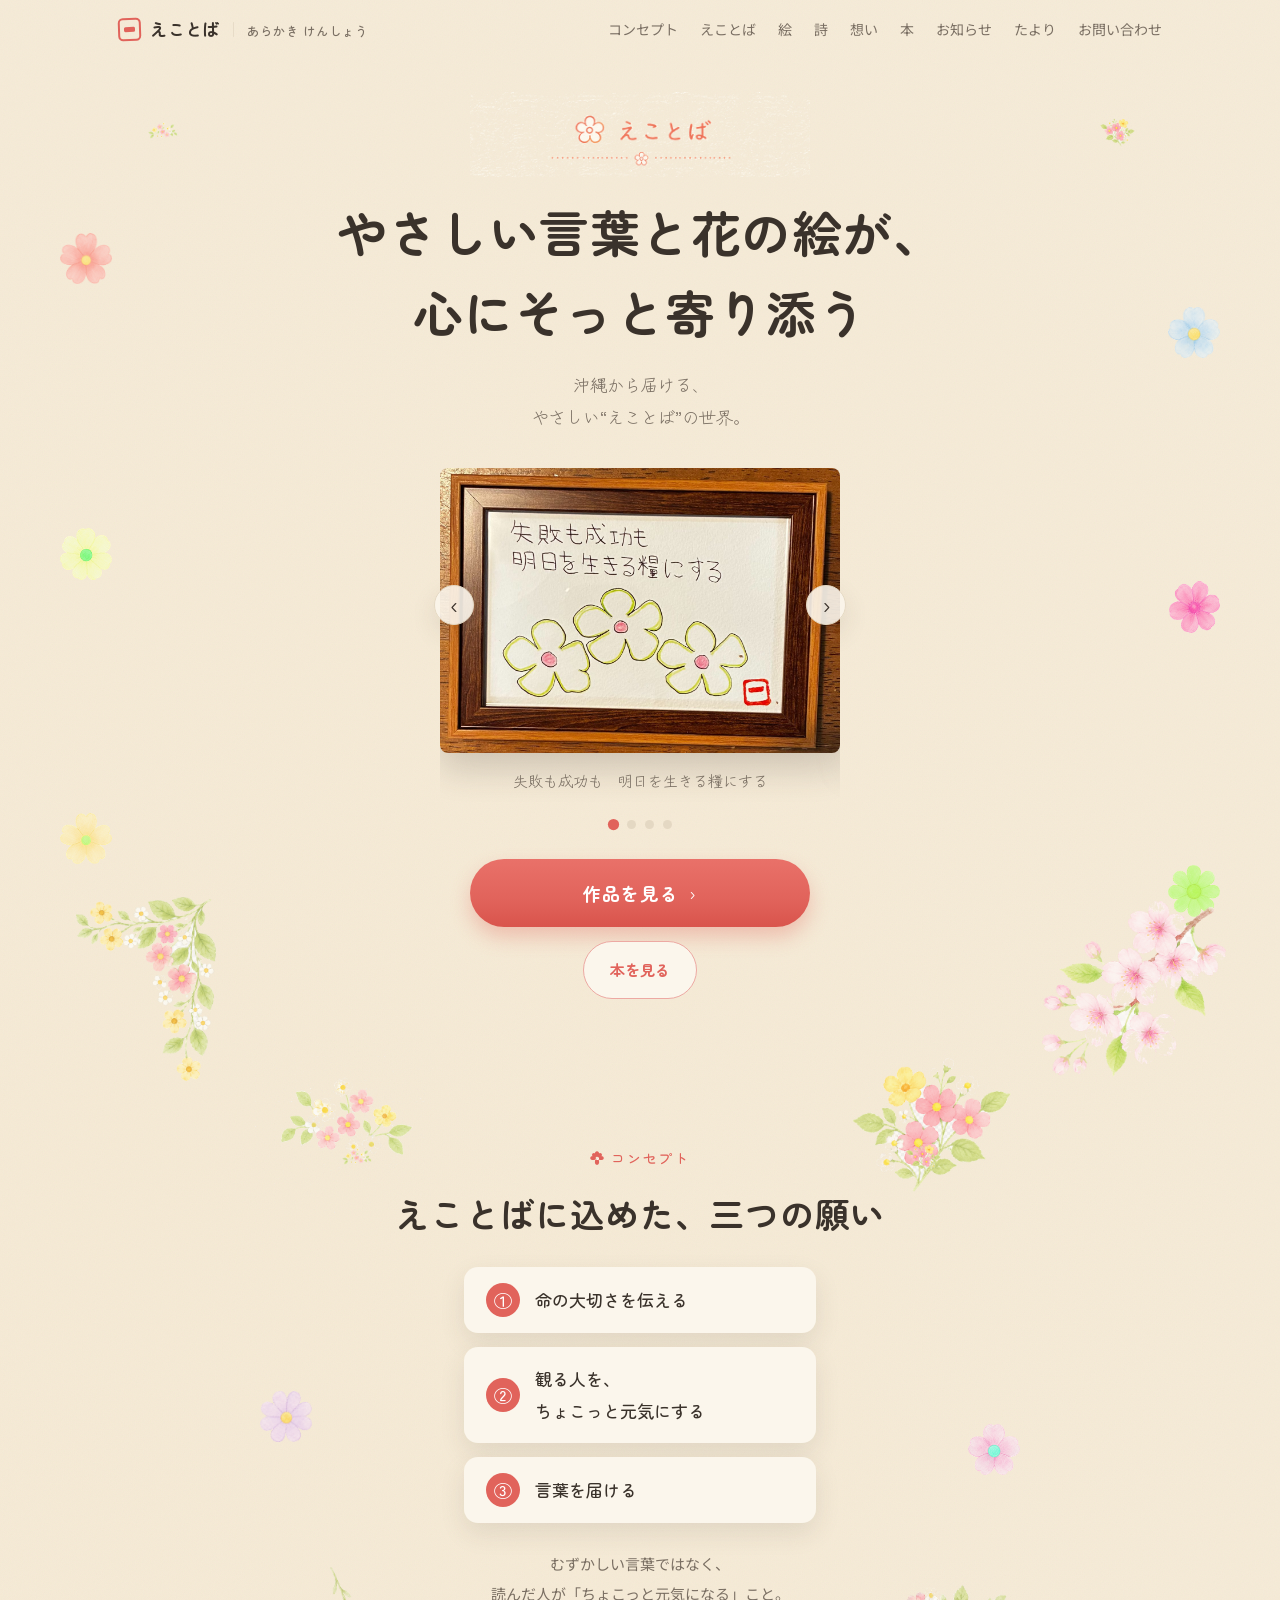
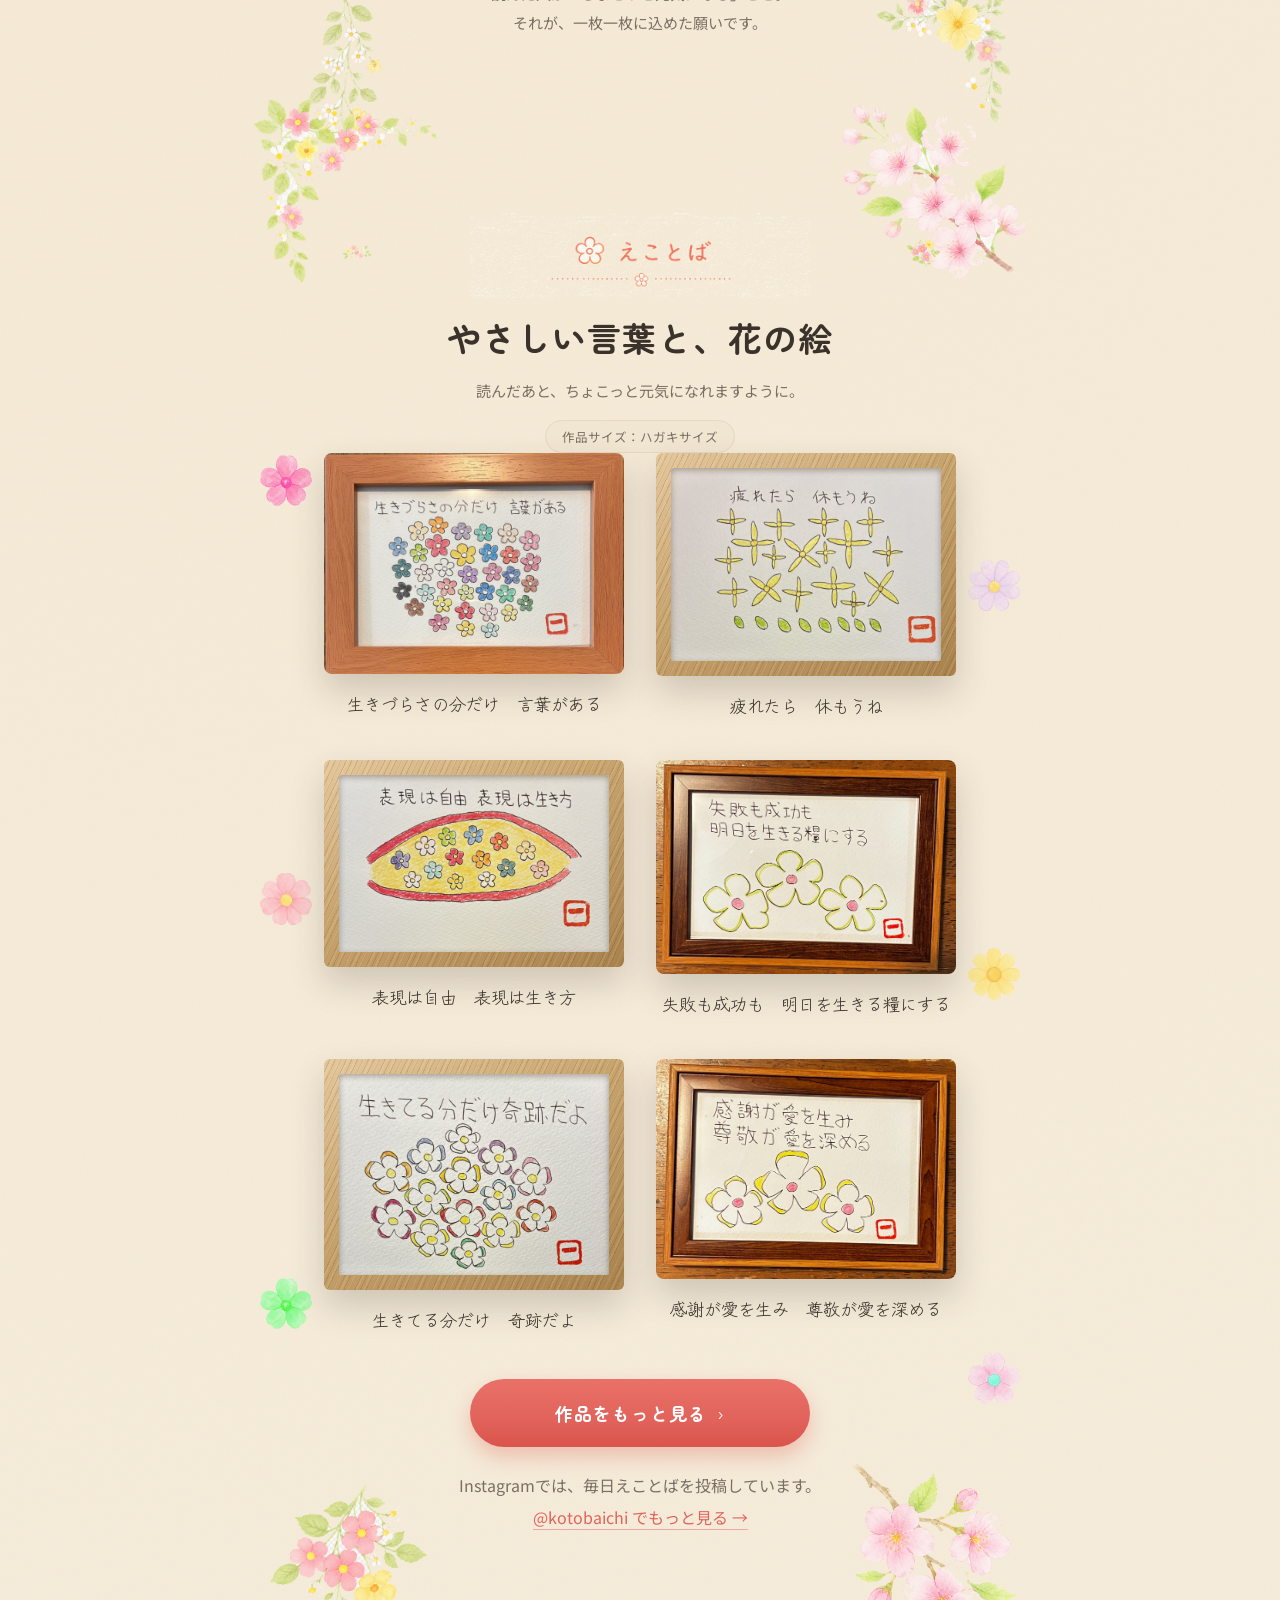
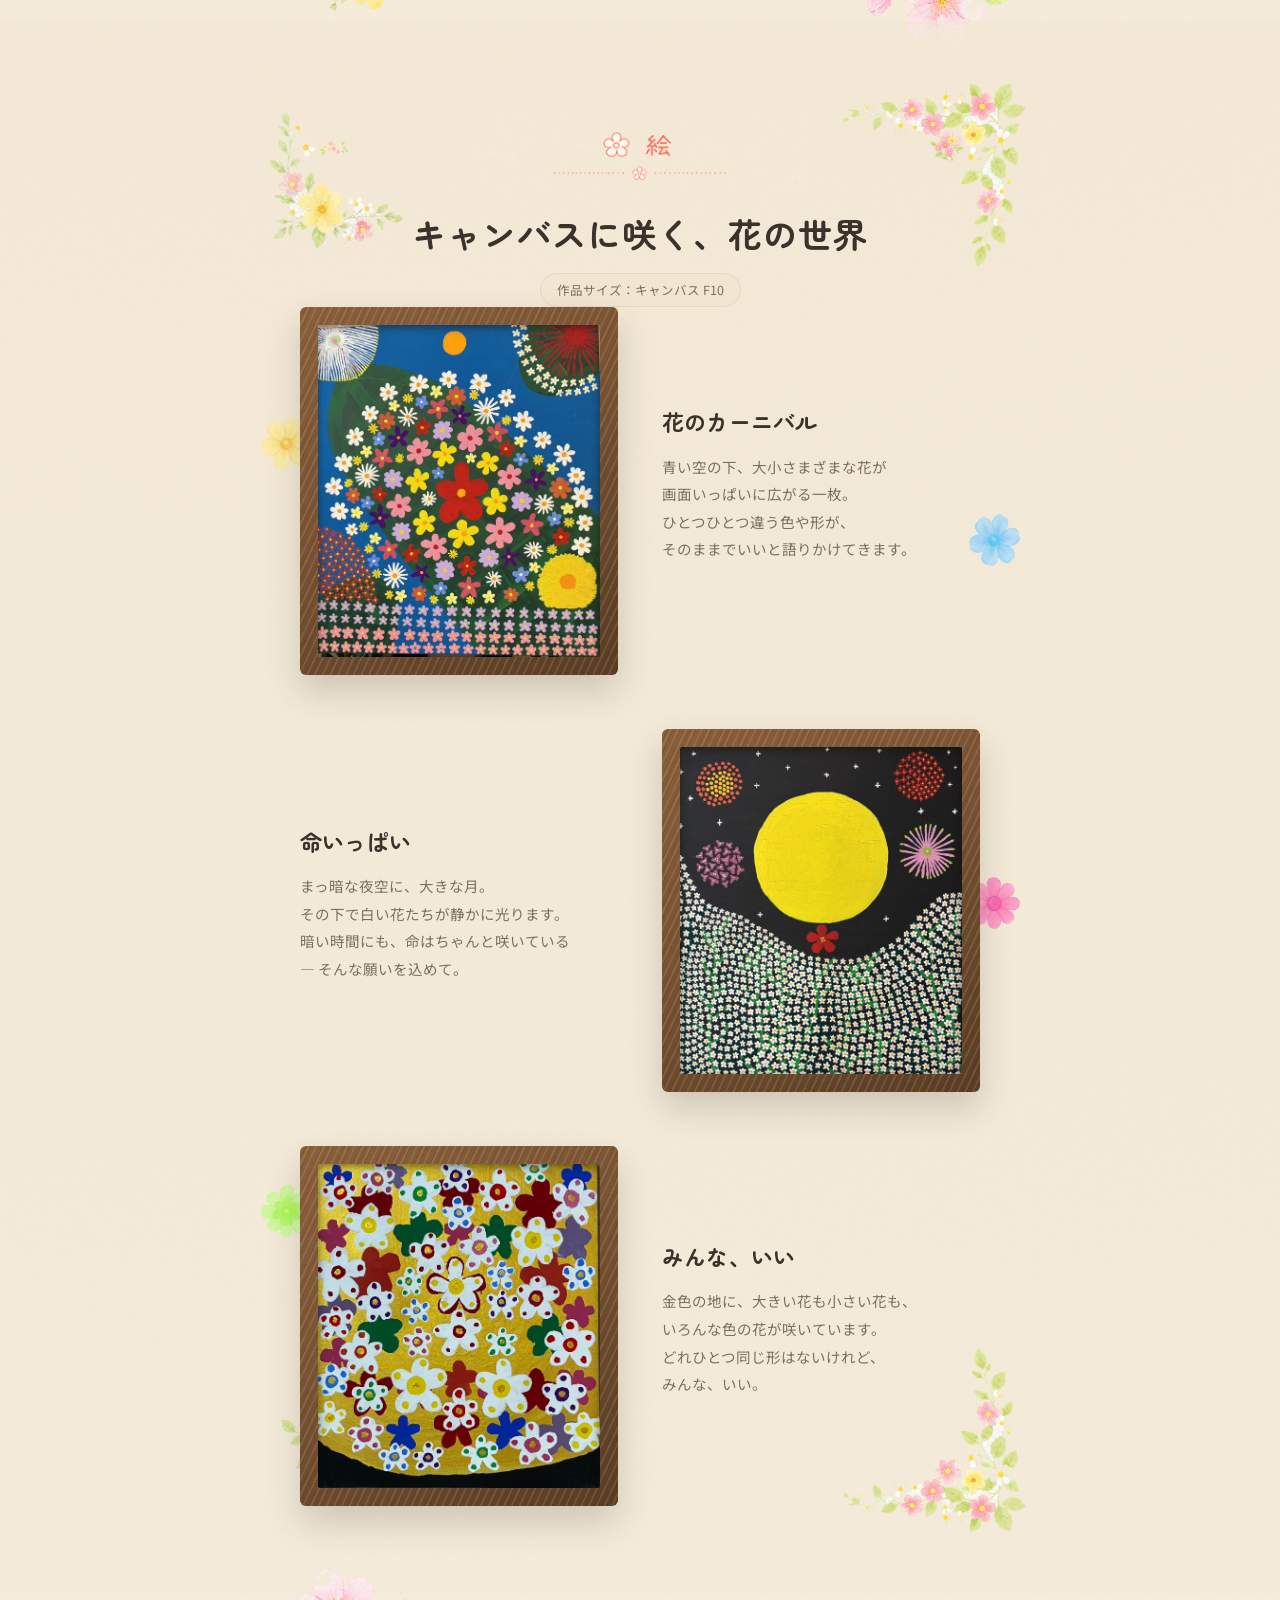
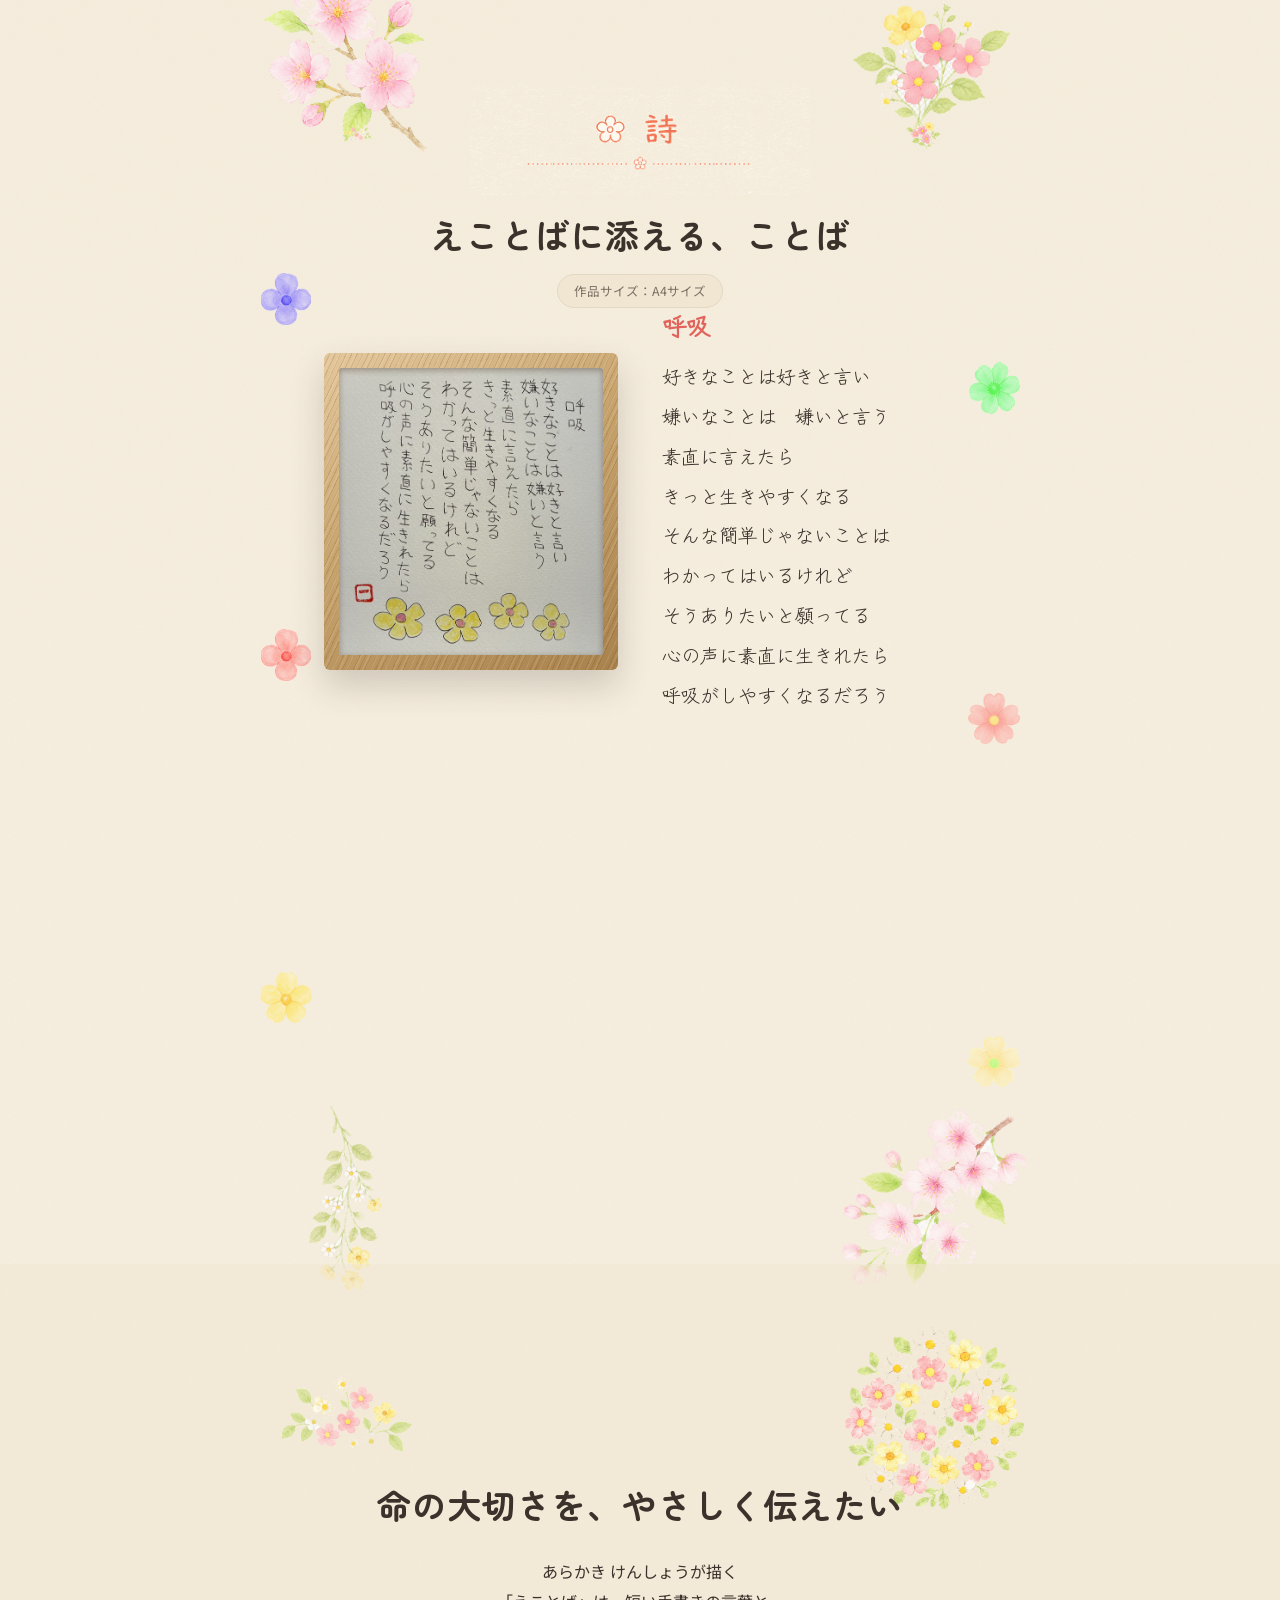
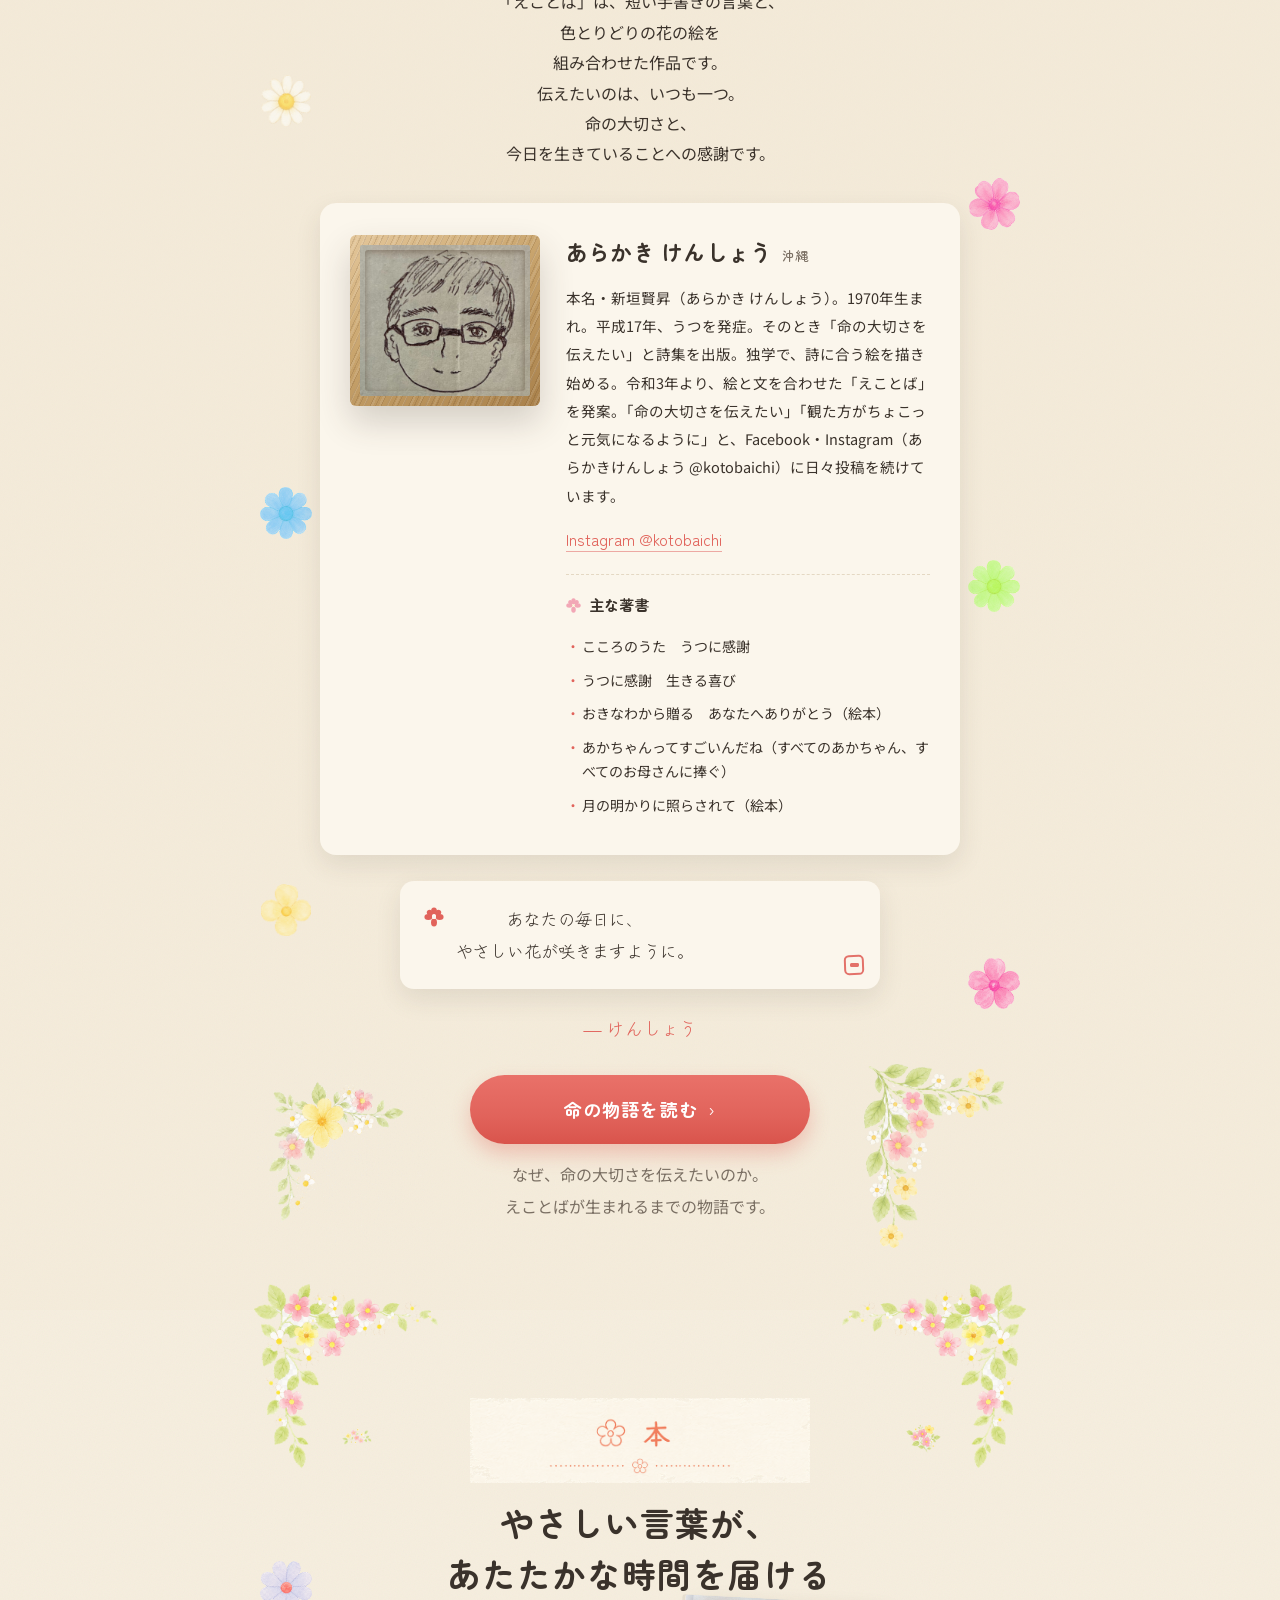
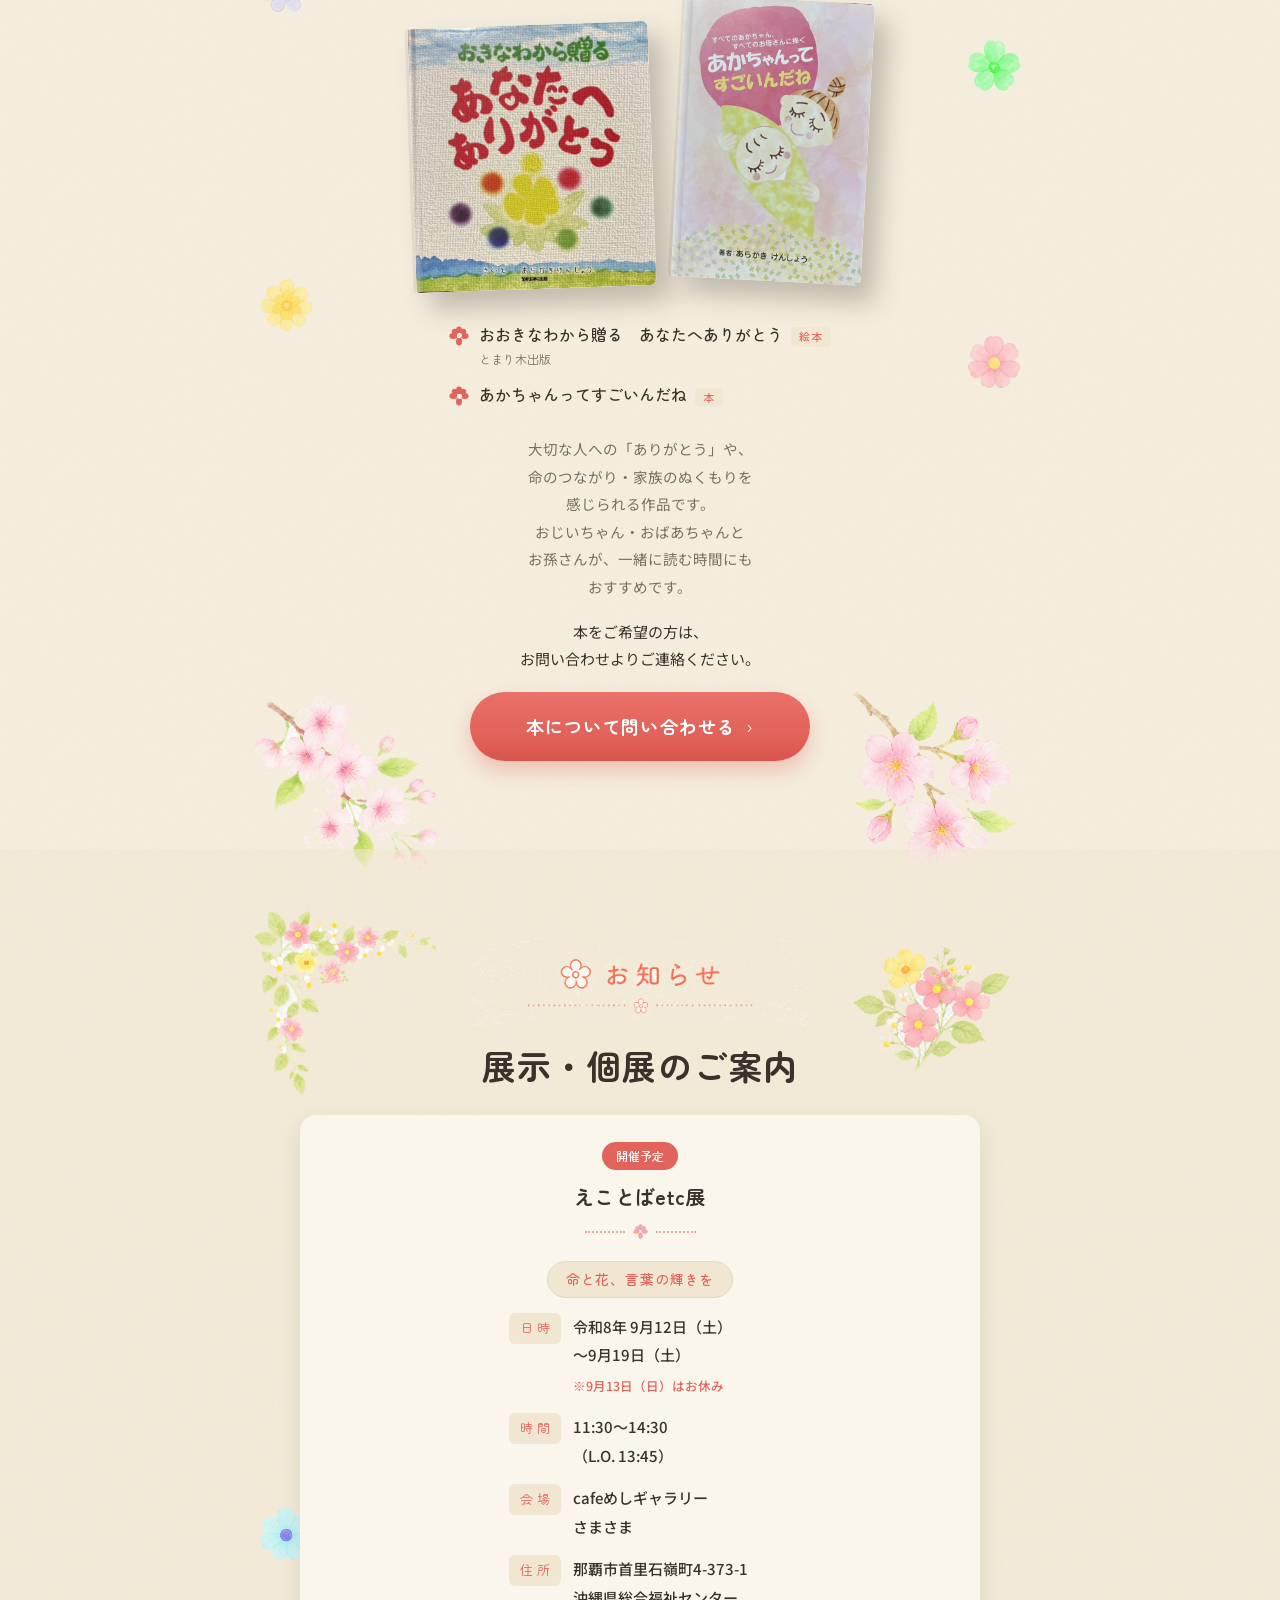
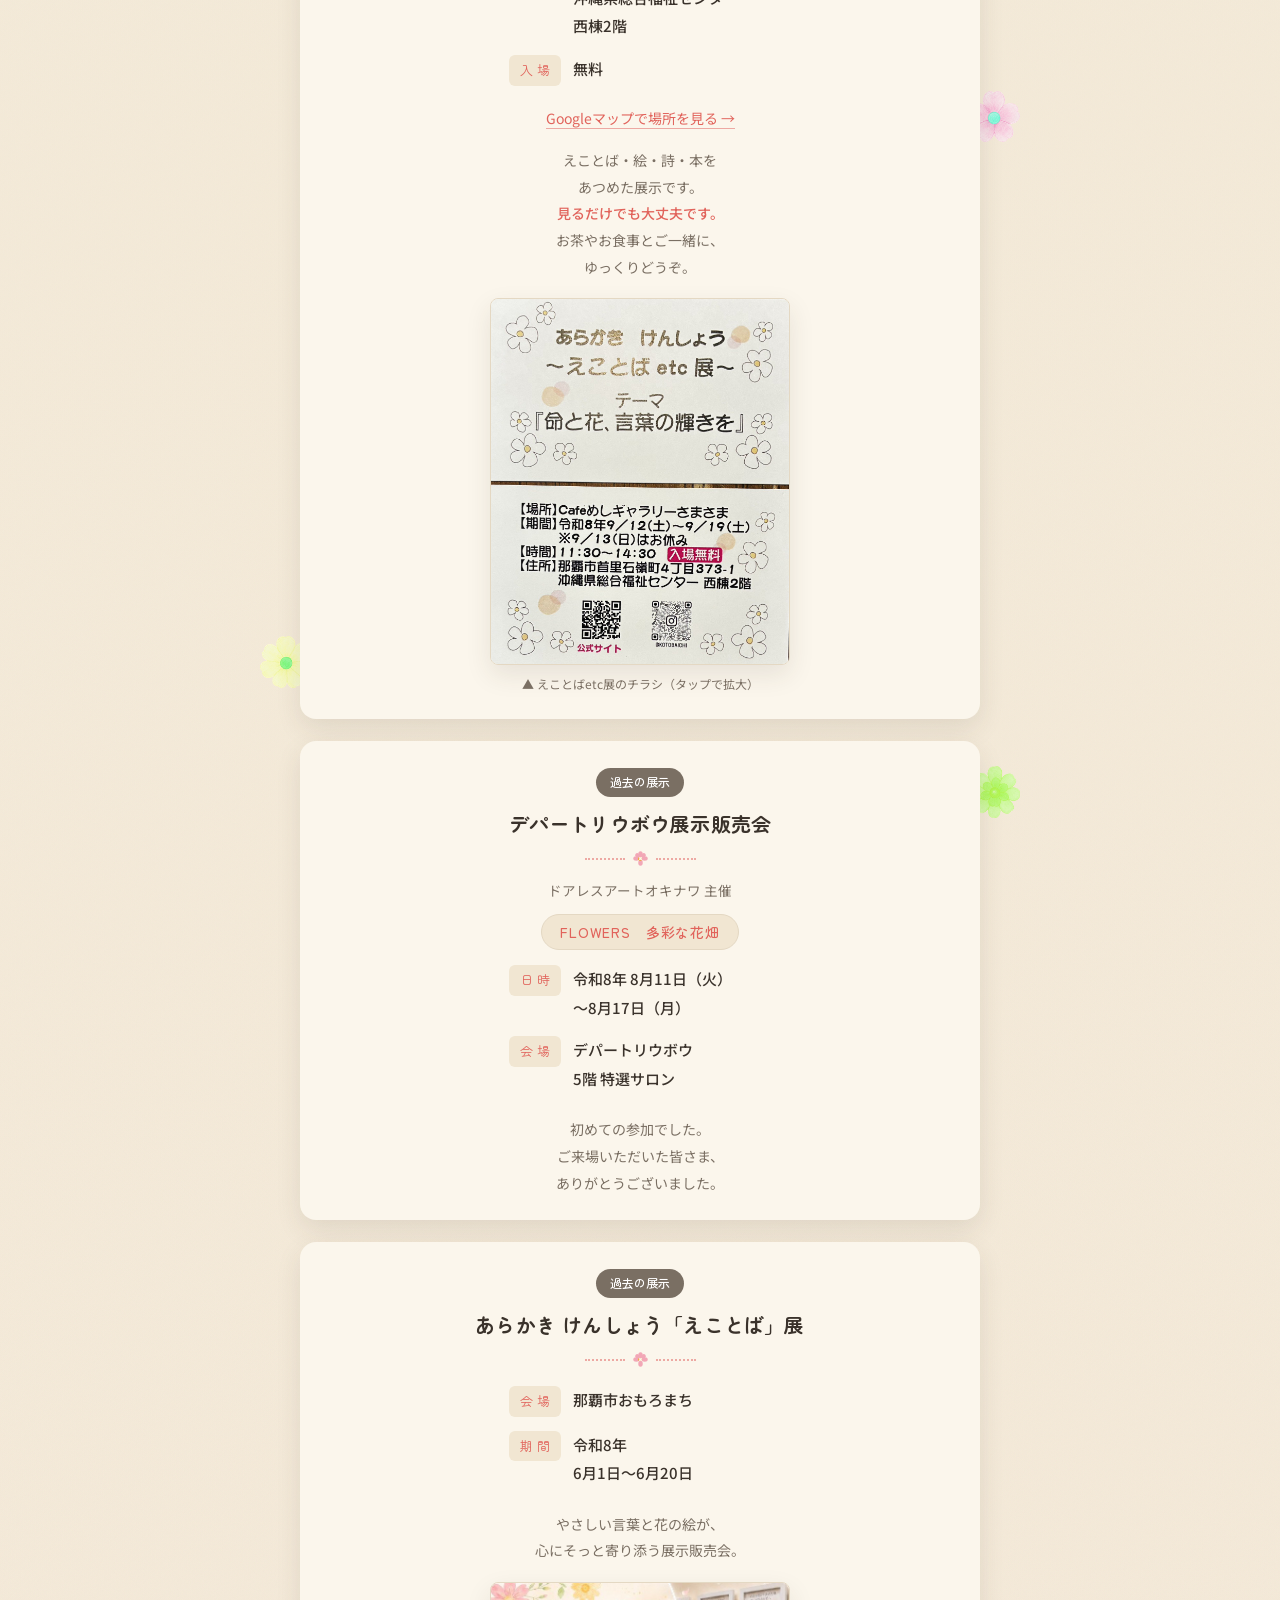
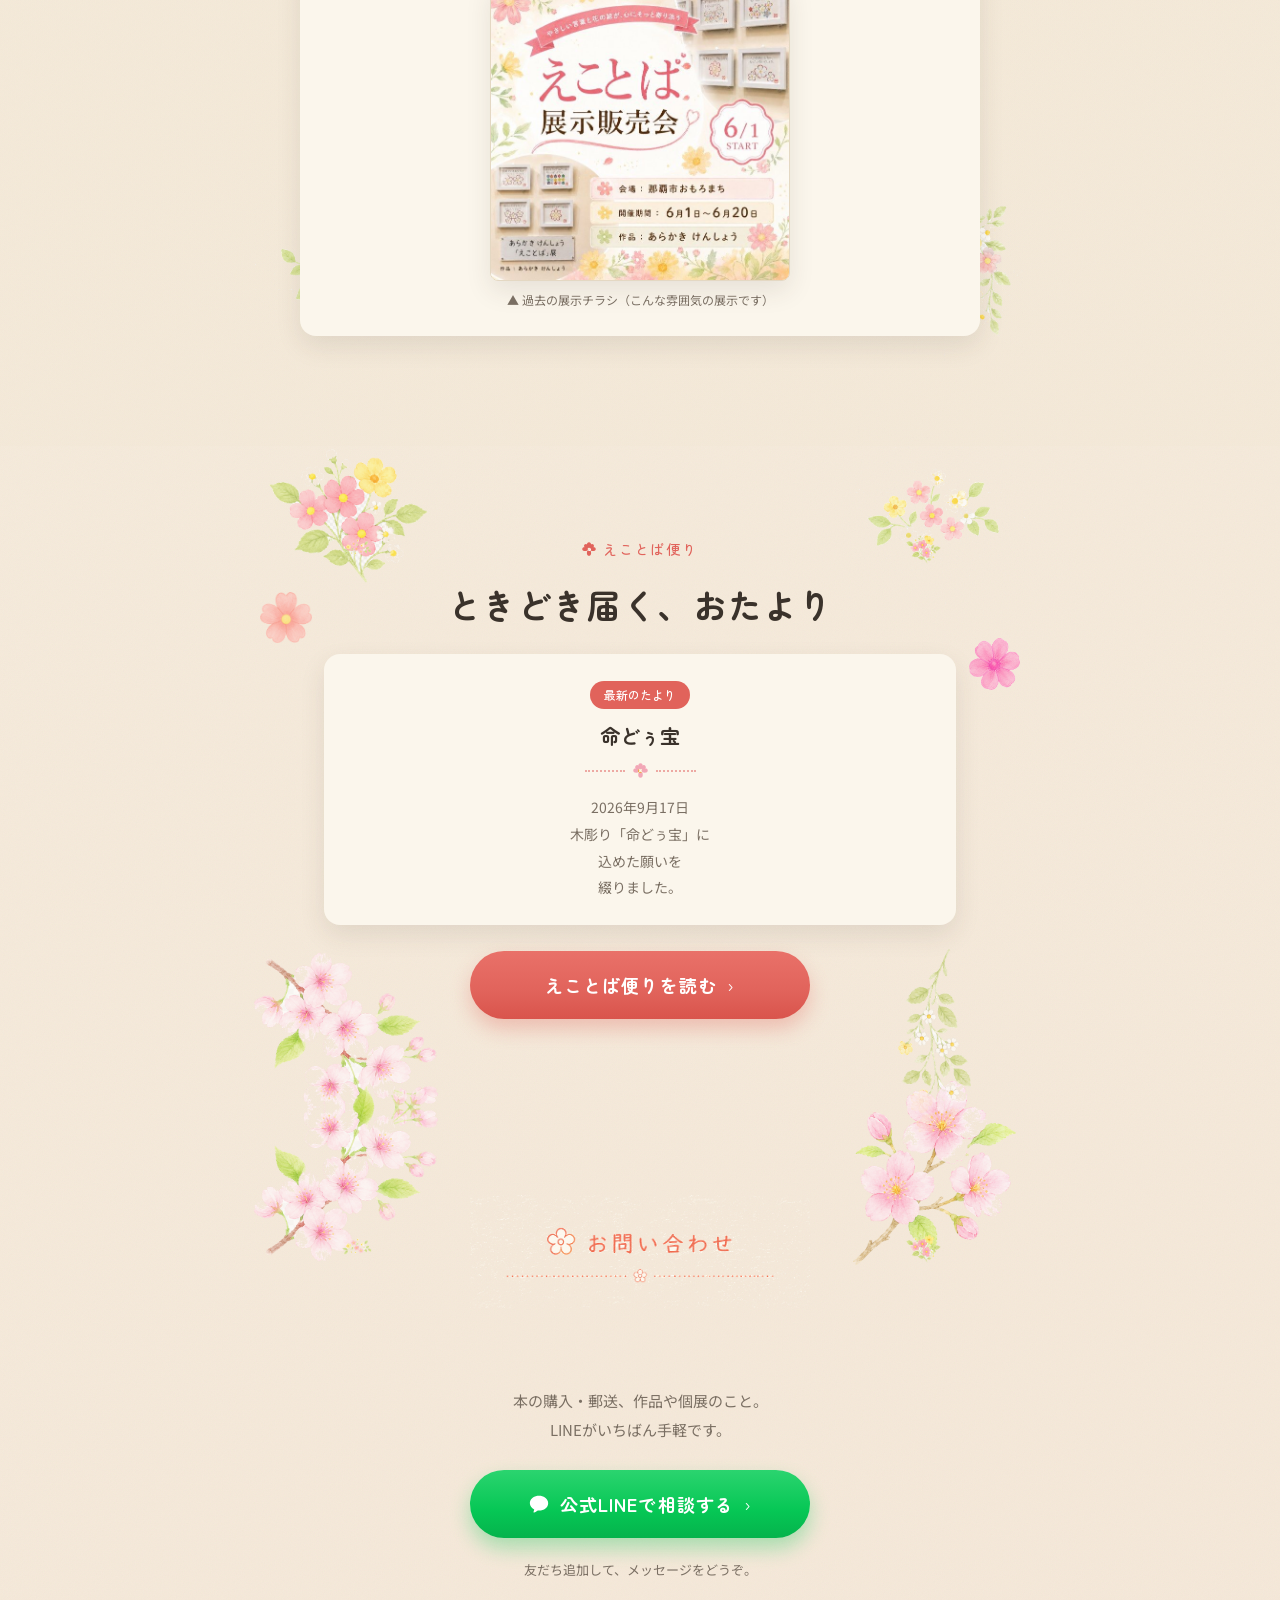
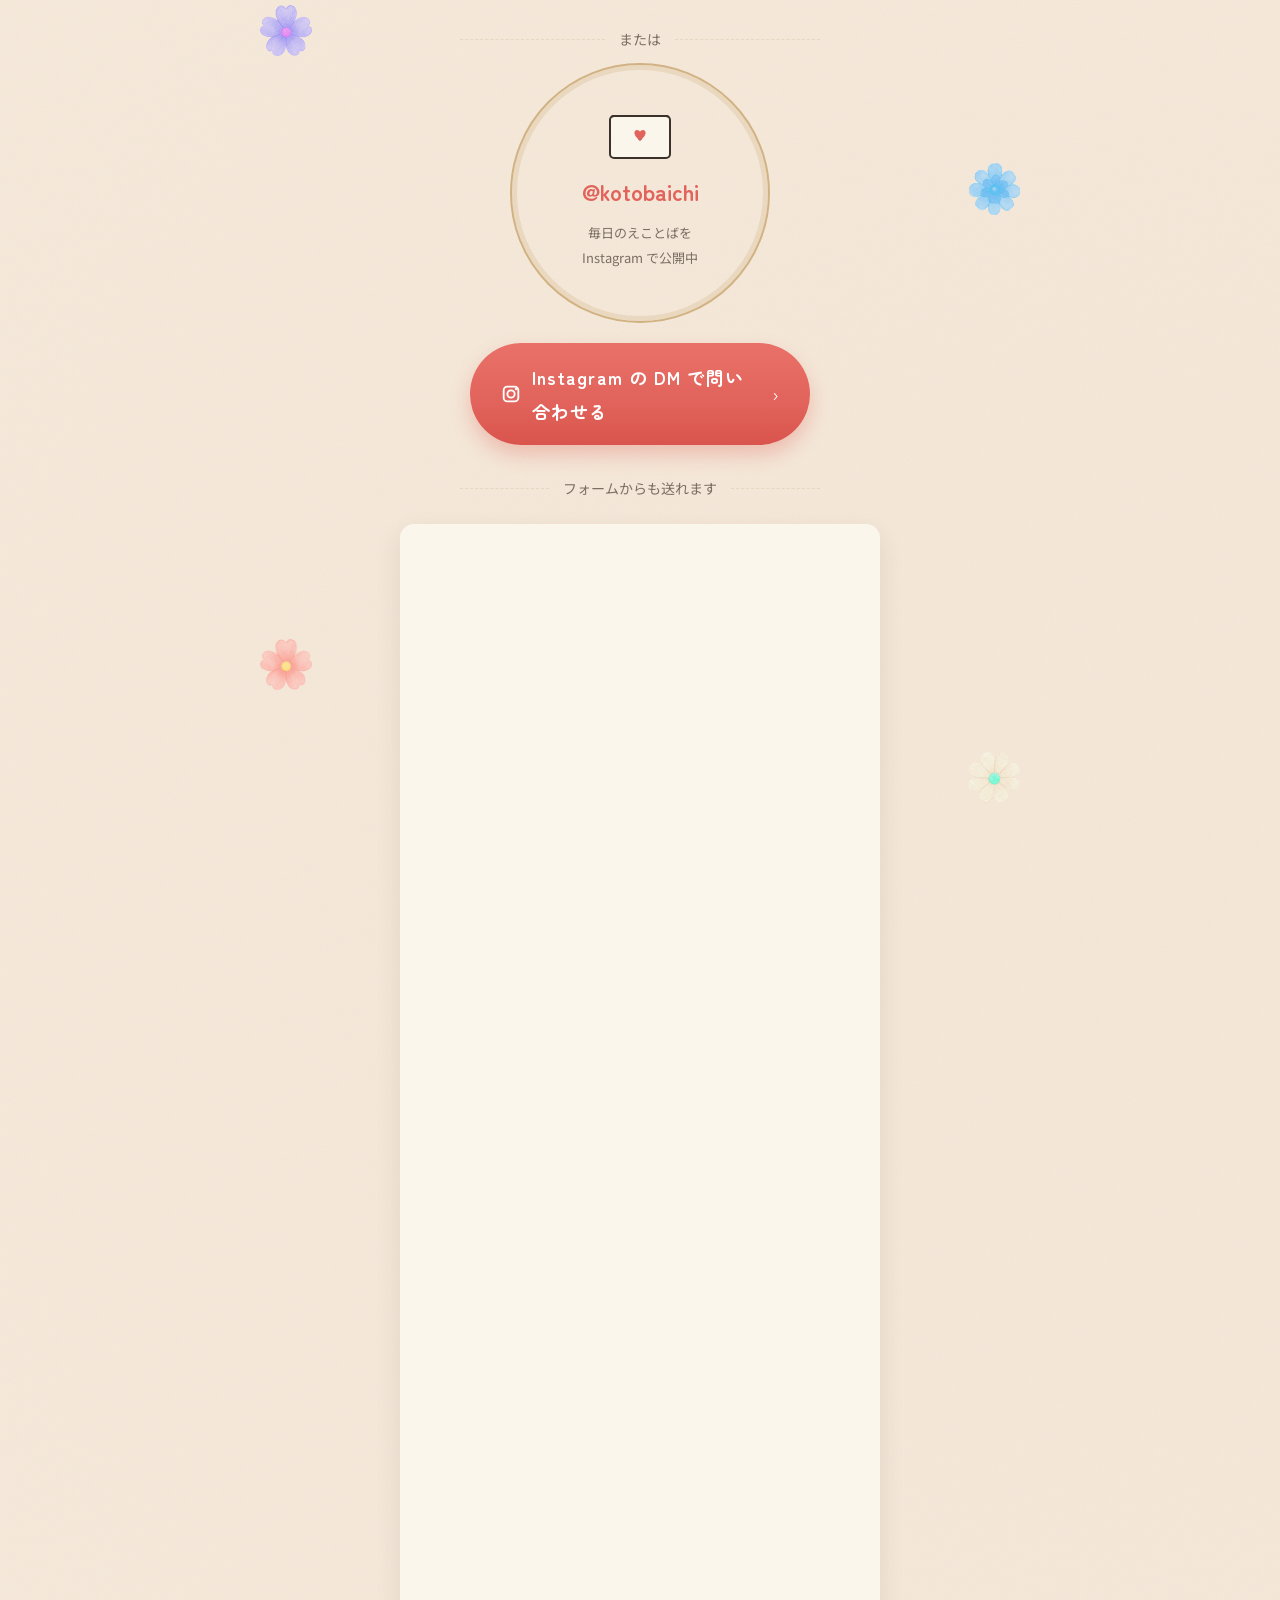
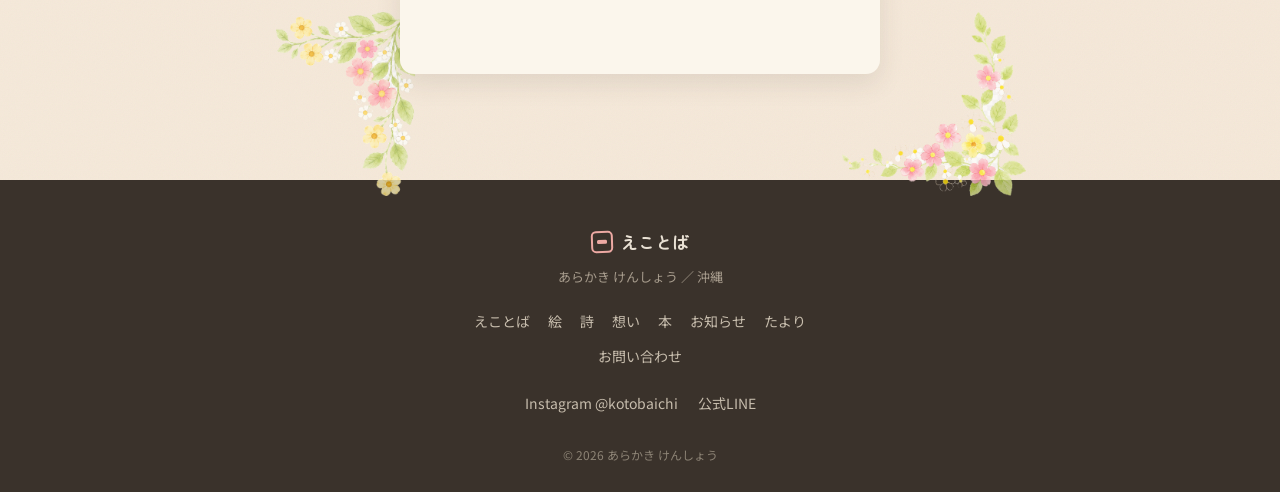
==== commit 0cd51eab: "えことば便り 第7号「命どぅ宝」を追加、トップの最新たよりを更新 Co-Authored-By: Claude Opus 5 <noreply@anthropic.com>" ====
--- a/index.html
+++ b/index.html
@@ -390,9 +390,9 @@
 
       <article class="news-card news-center reveal" style="margin-top:24px;">
         <span class="news-badge">最新のたより</span>
-        <h3 class="news-title"><span class="nb">手作り絵本</span></h3>
+        <h3 class="news-title"><span class="nb">命どぅ宝</span></h3>
         <div class="news-rule"><span class="flower flower-sm" aria-hidden="true"></span></div>
-        <p class="news-note">2026年9月7日<br />5年ぶり、5冊目の<br />手作り絵本ができました。<br />会場で読めます。<br />お待ちしています。</p>
+        <p class="news-note">2026年9月17日<br />木彫り「命どぅ宝」に<br />込めた願いを<br />綴りました。</p>
       </article>
       <div class="gallery-more reveal" style="margin-top:26px;">
         <a href="tayori.html" class="btn btn-pill">えことば便りを読む<span class="chev">›</span></a>
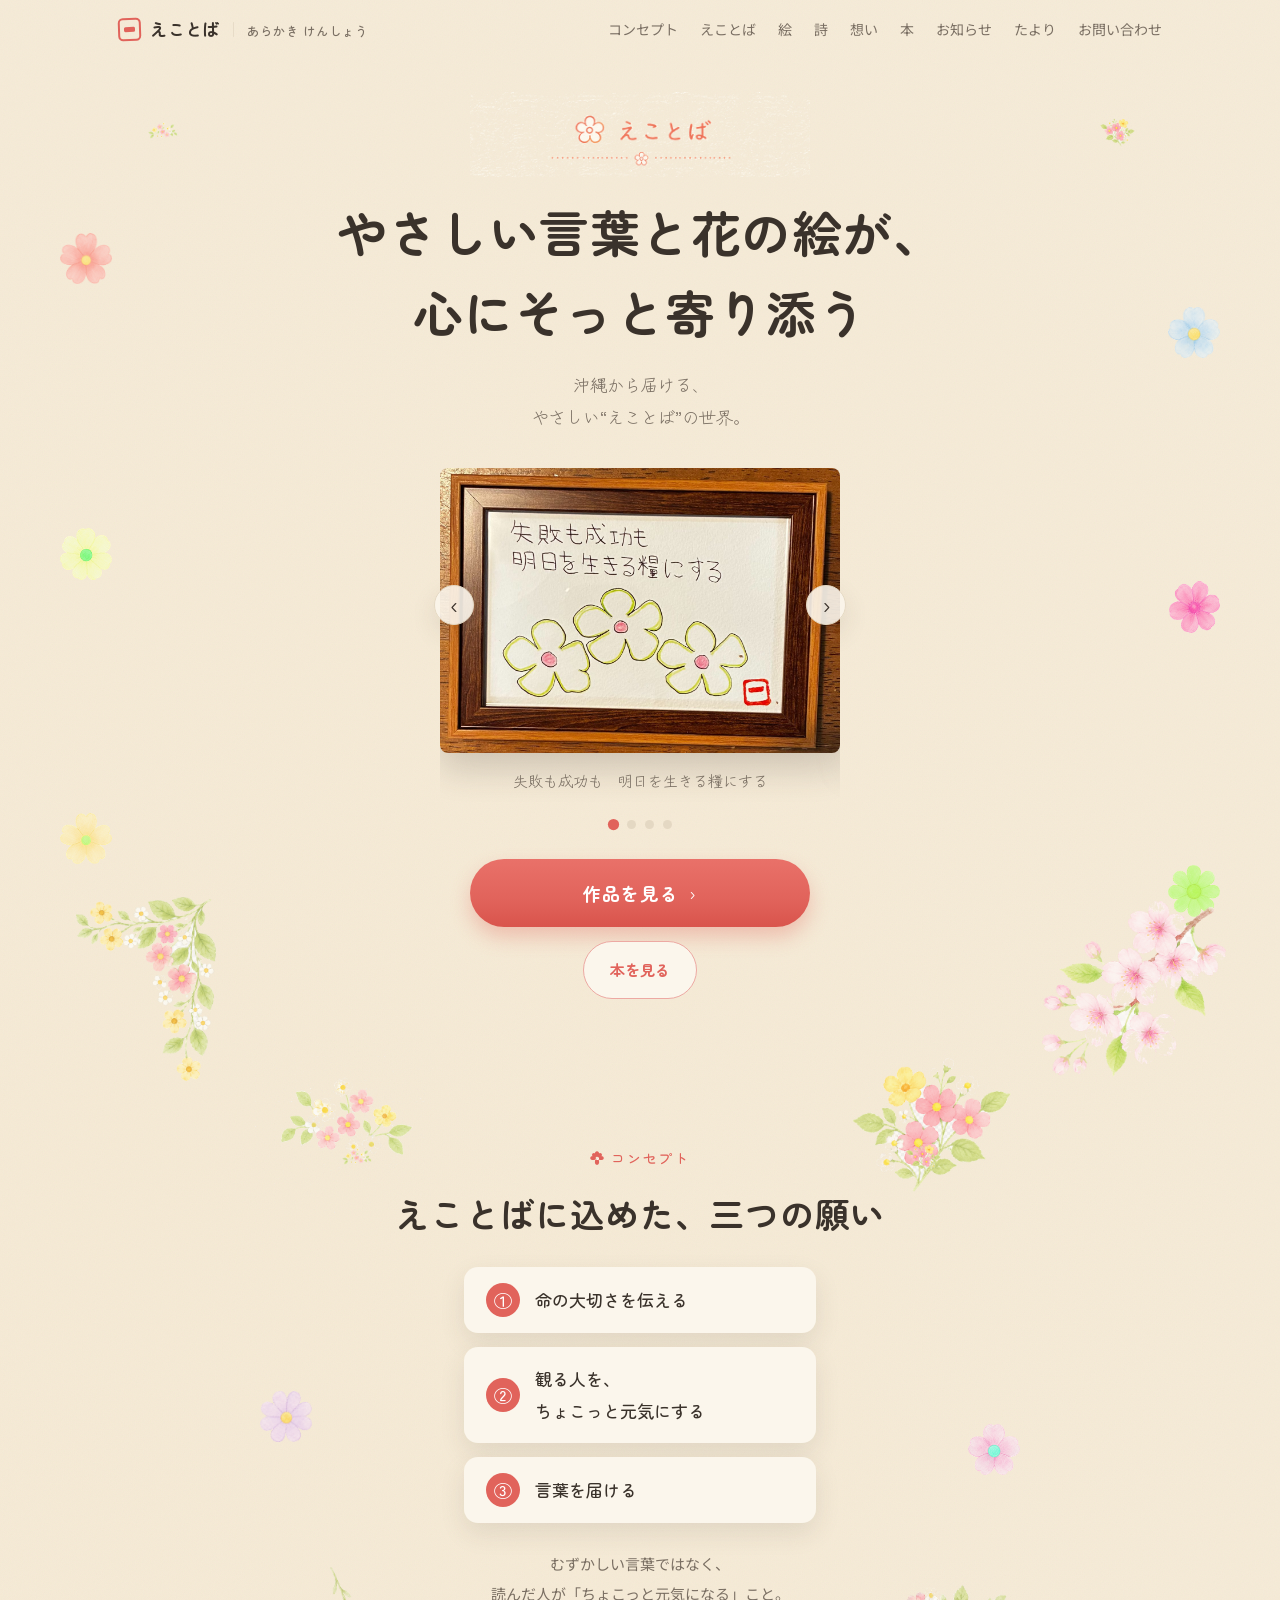
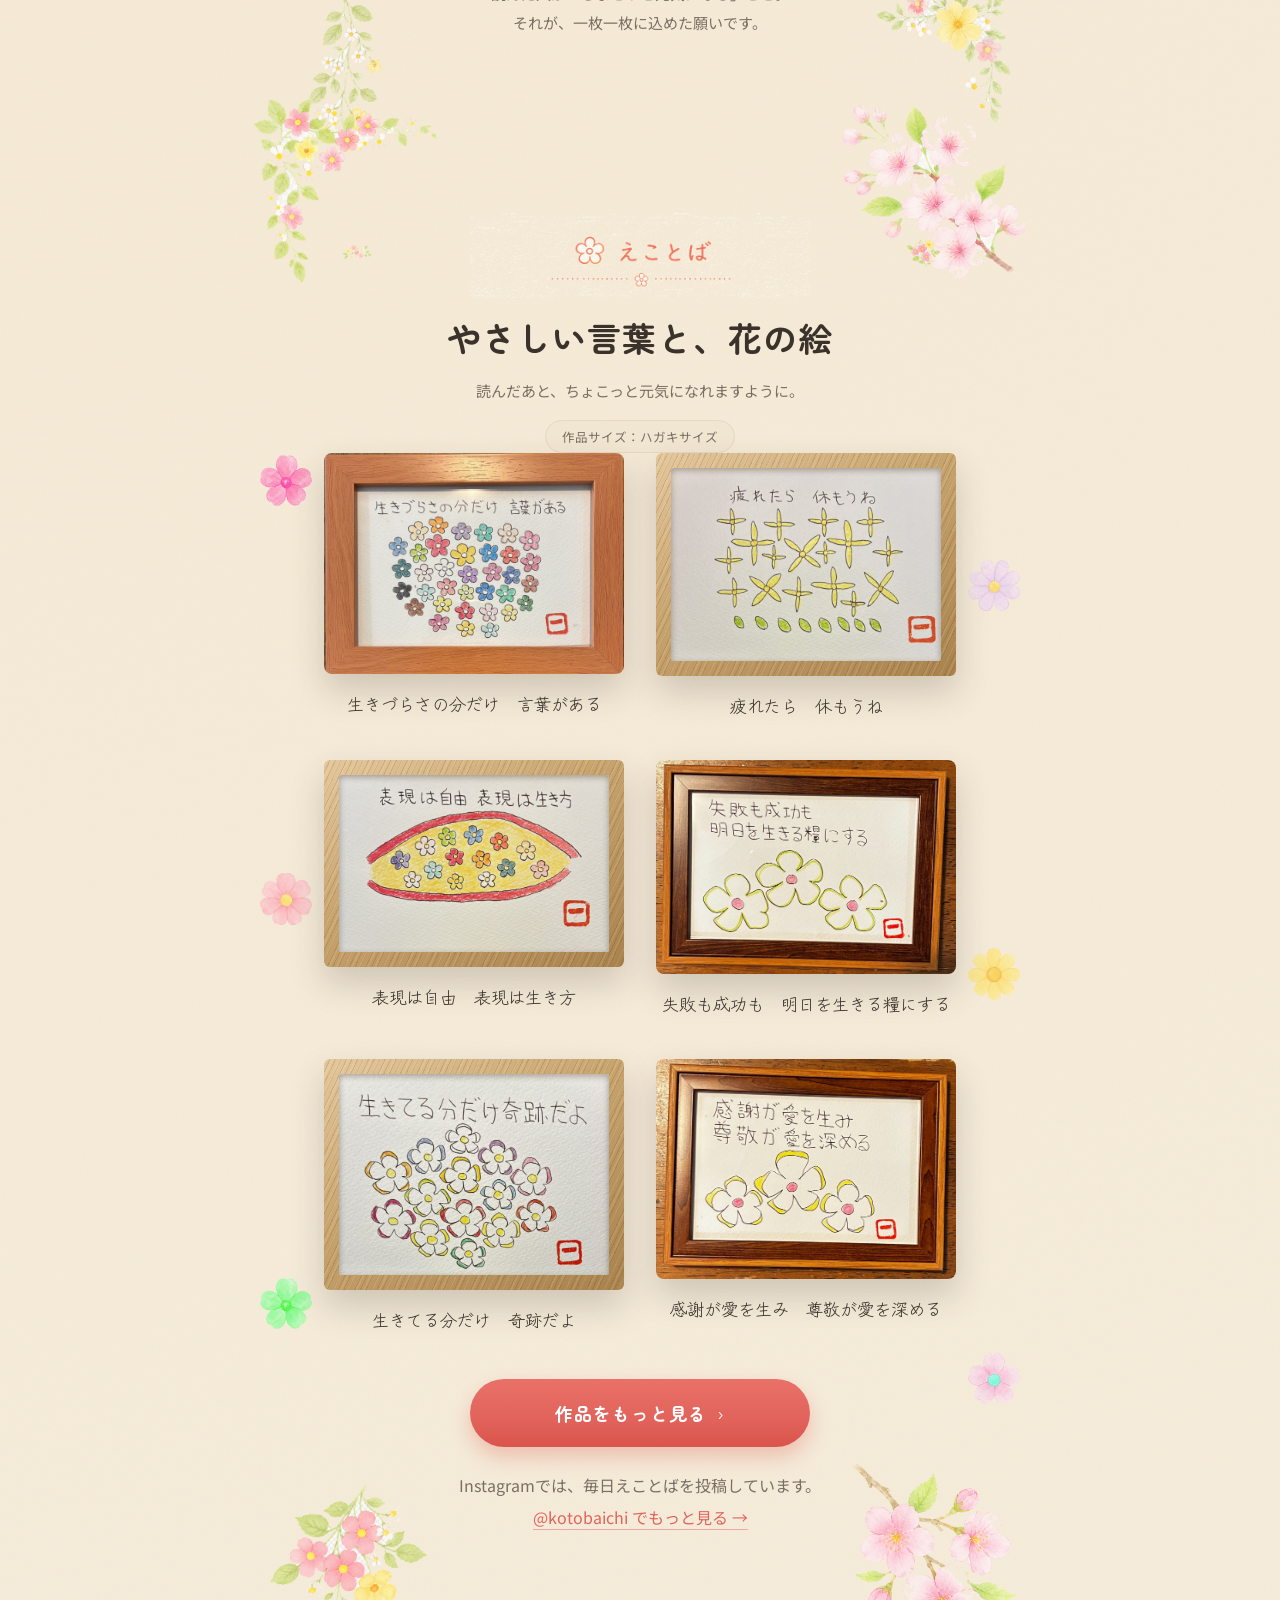
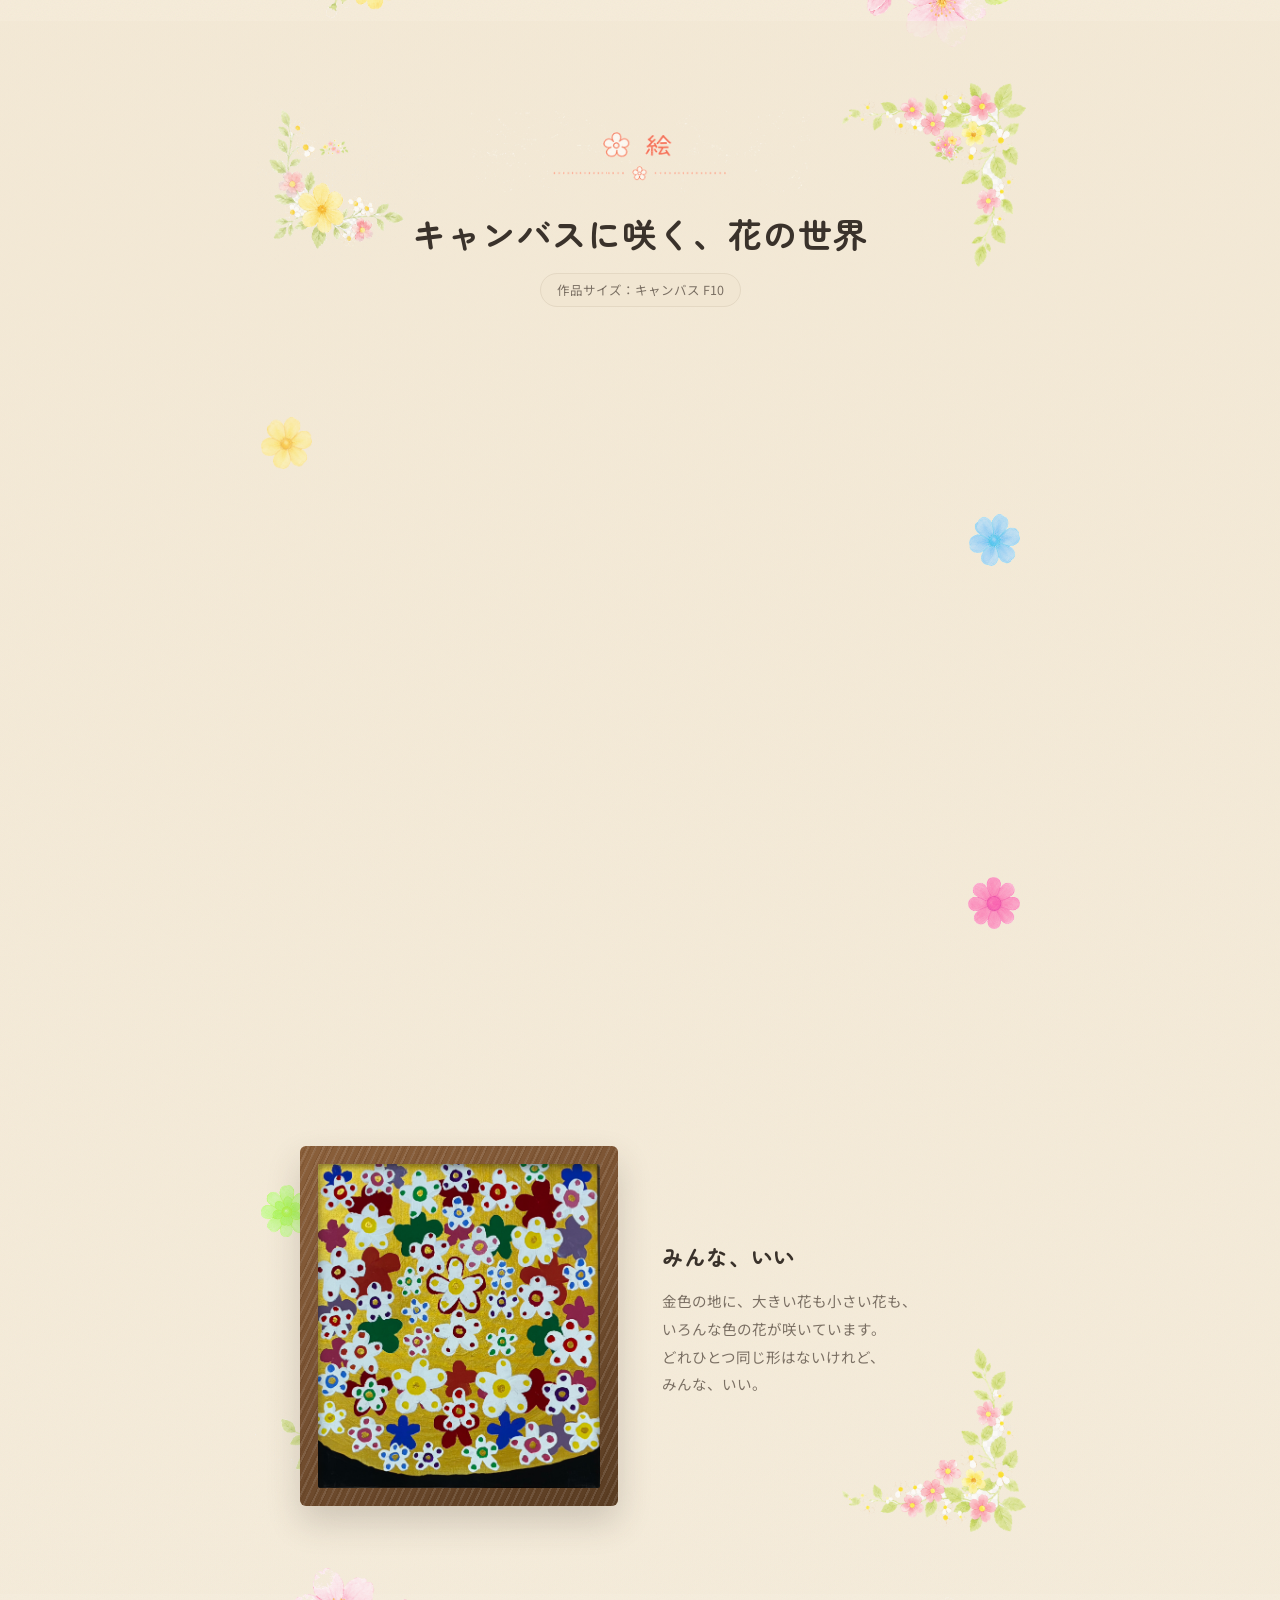
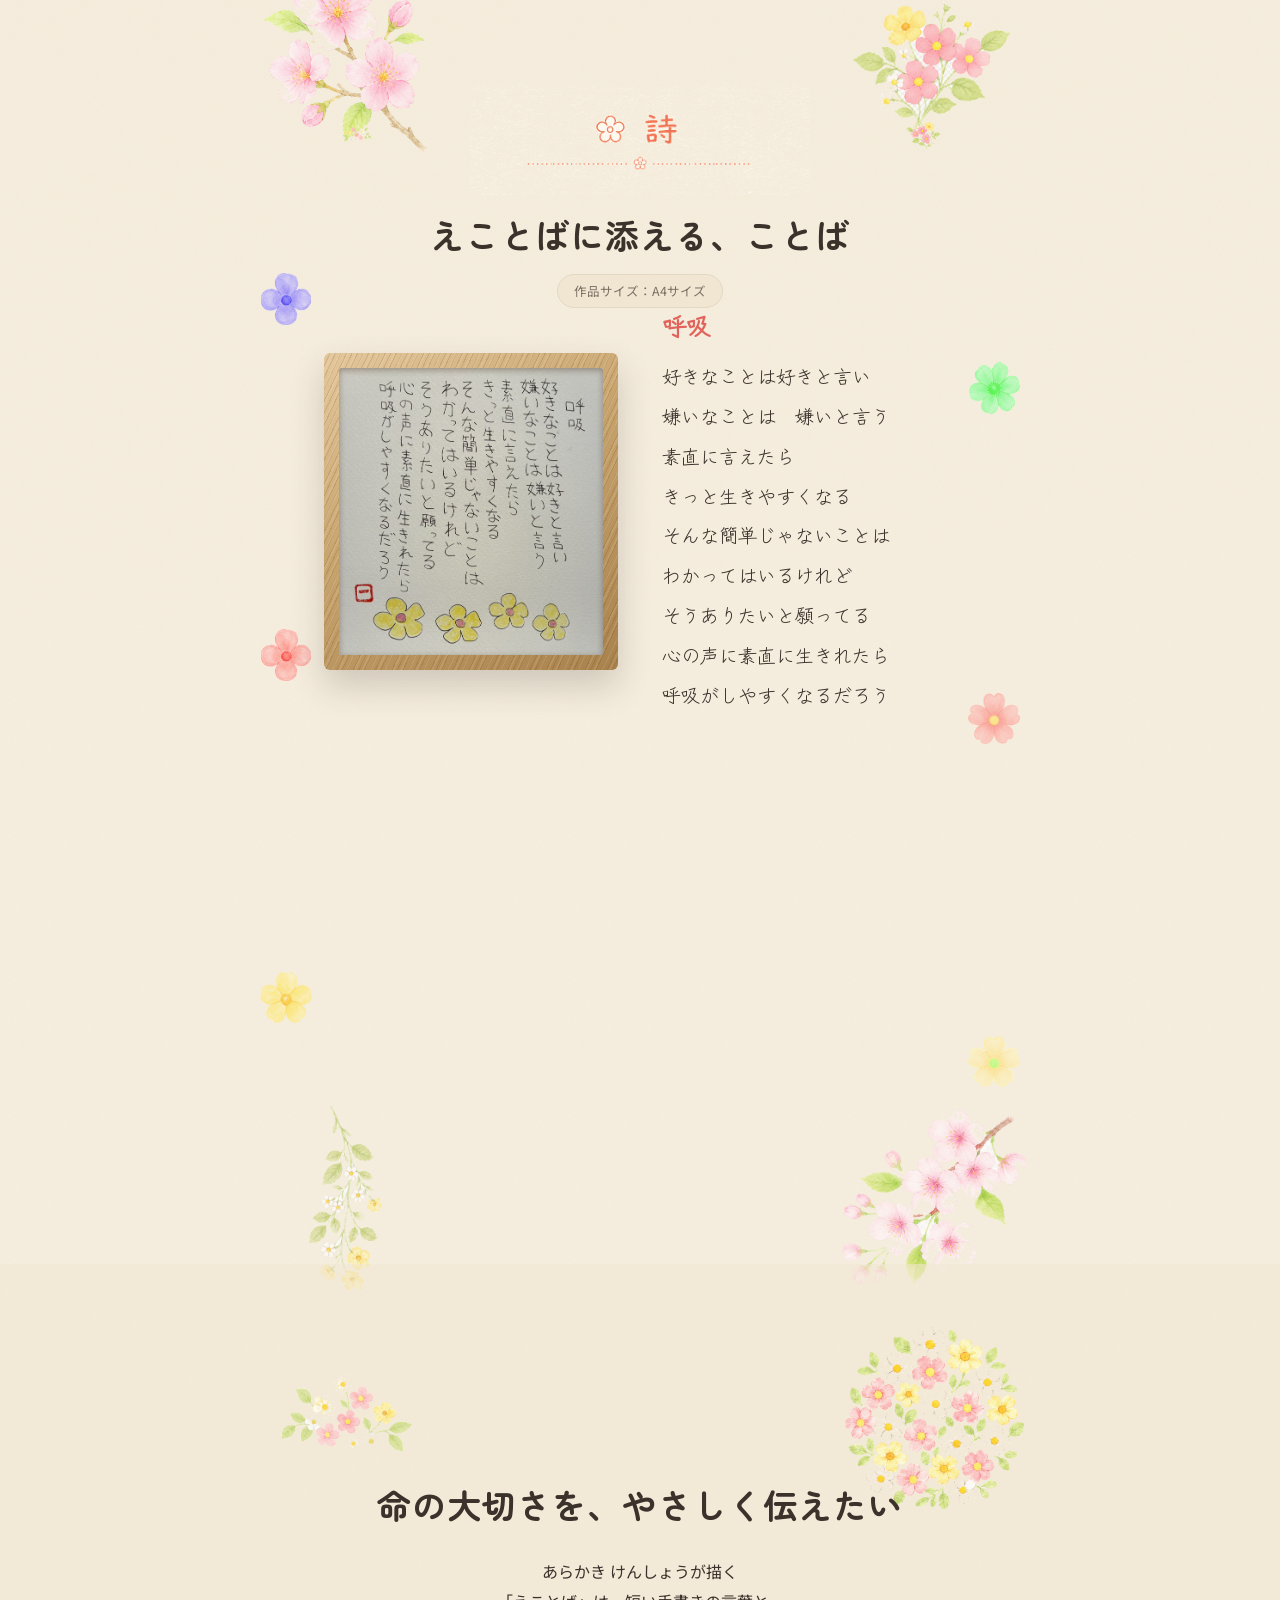
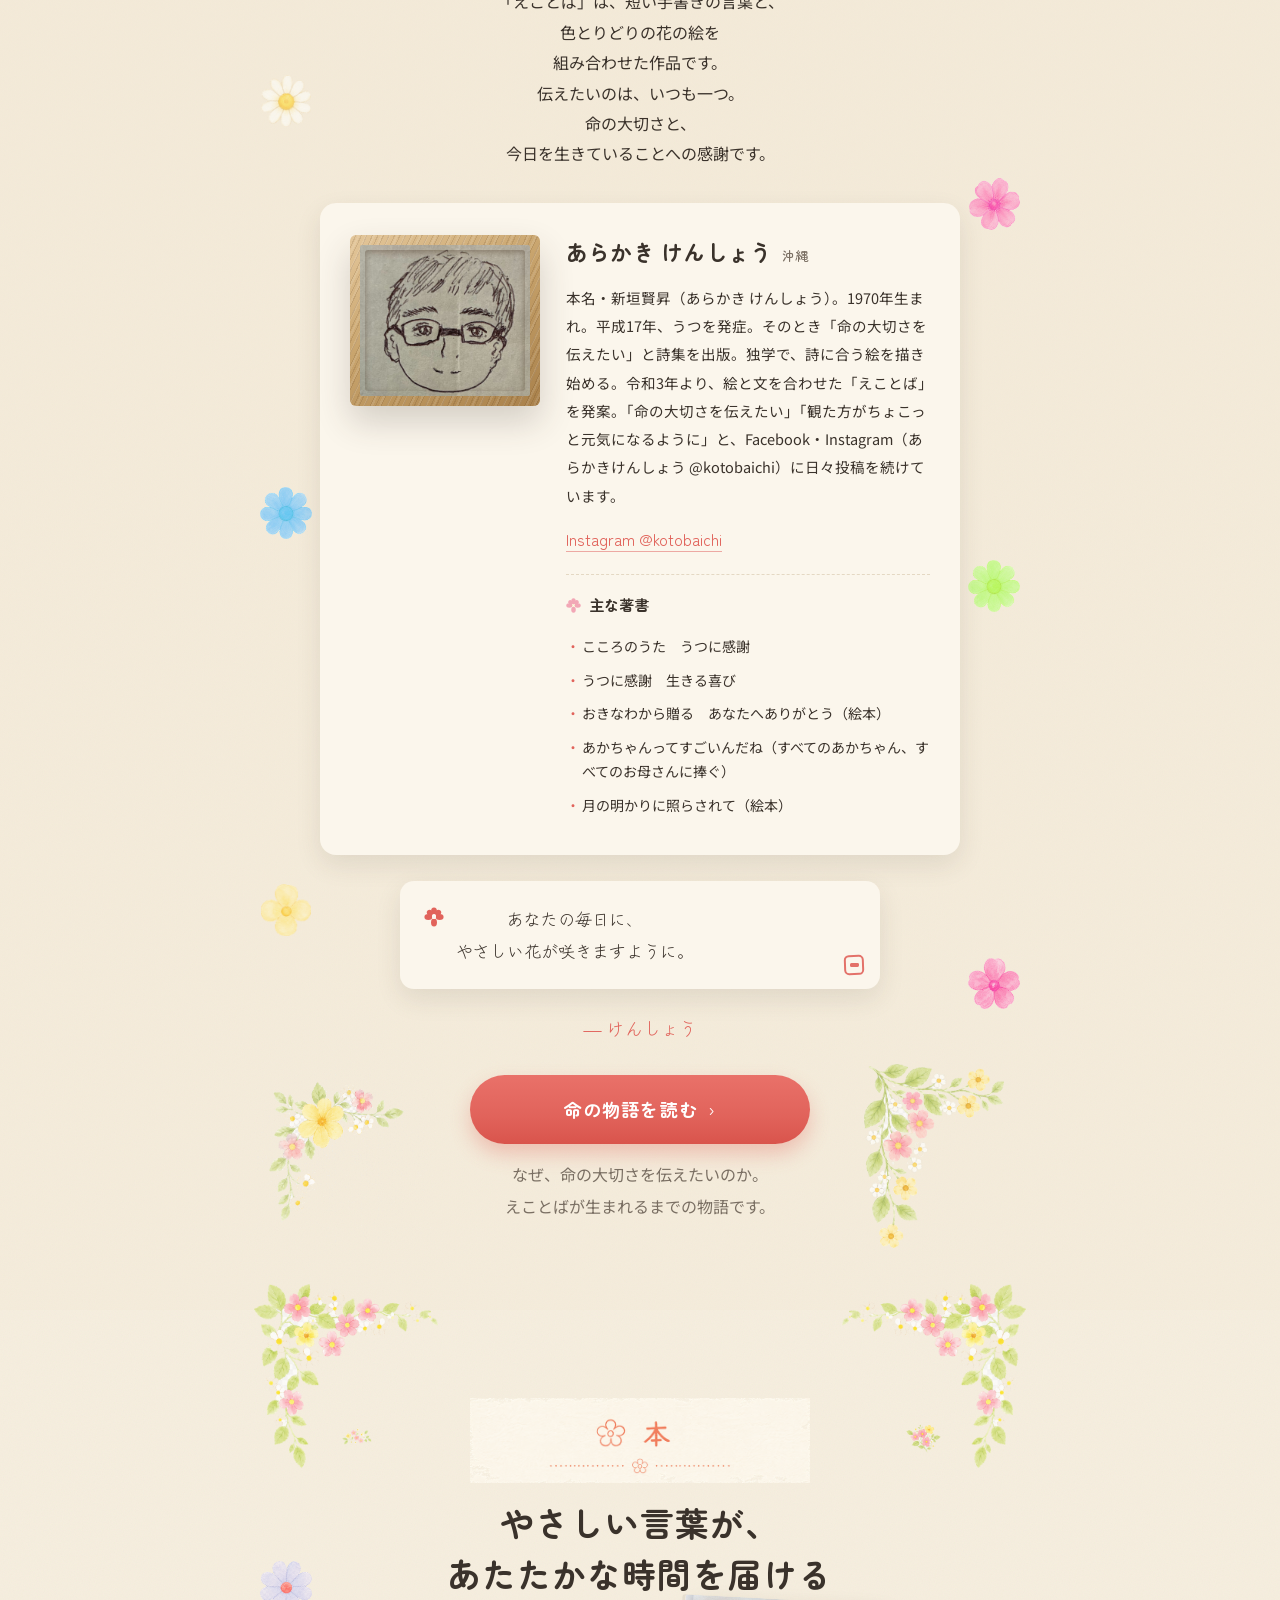
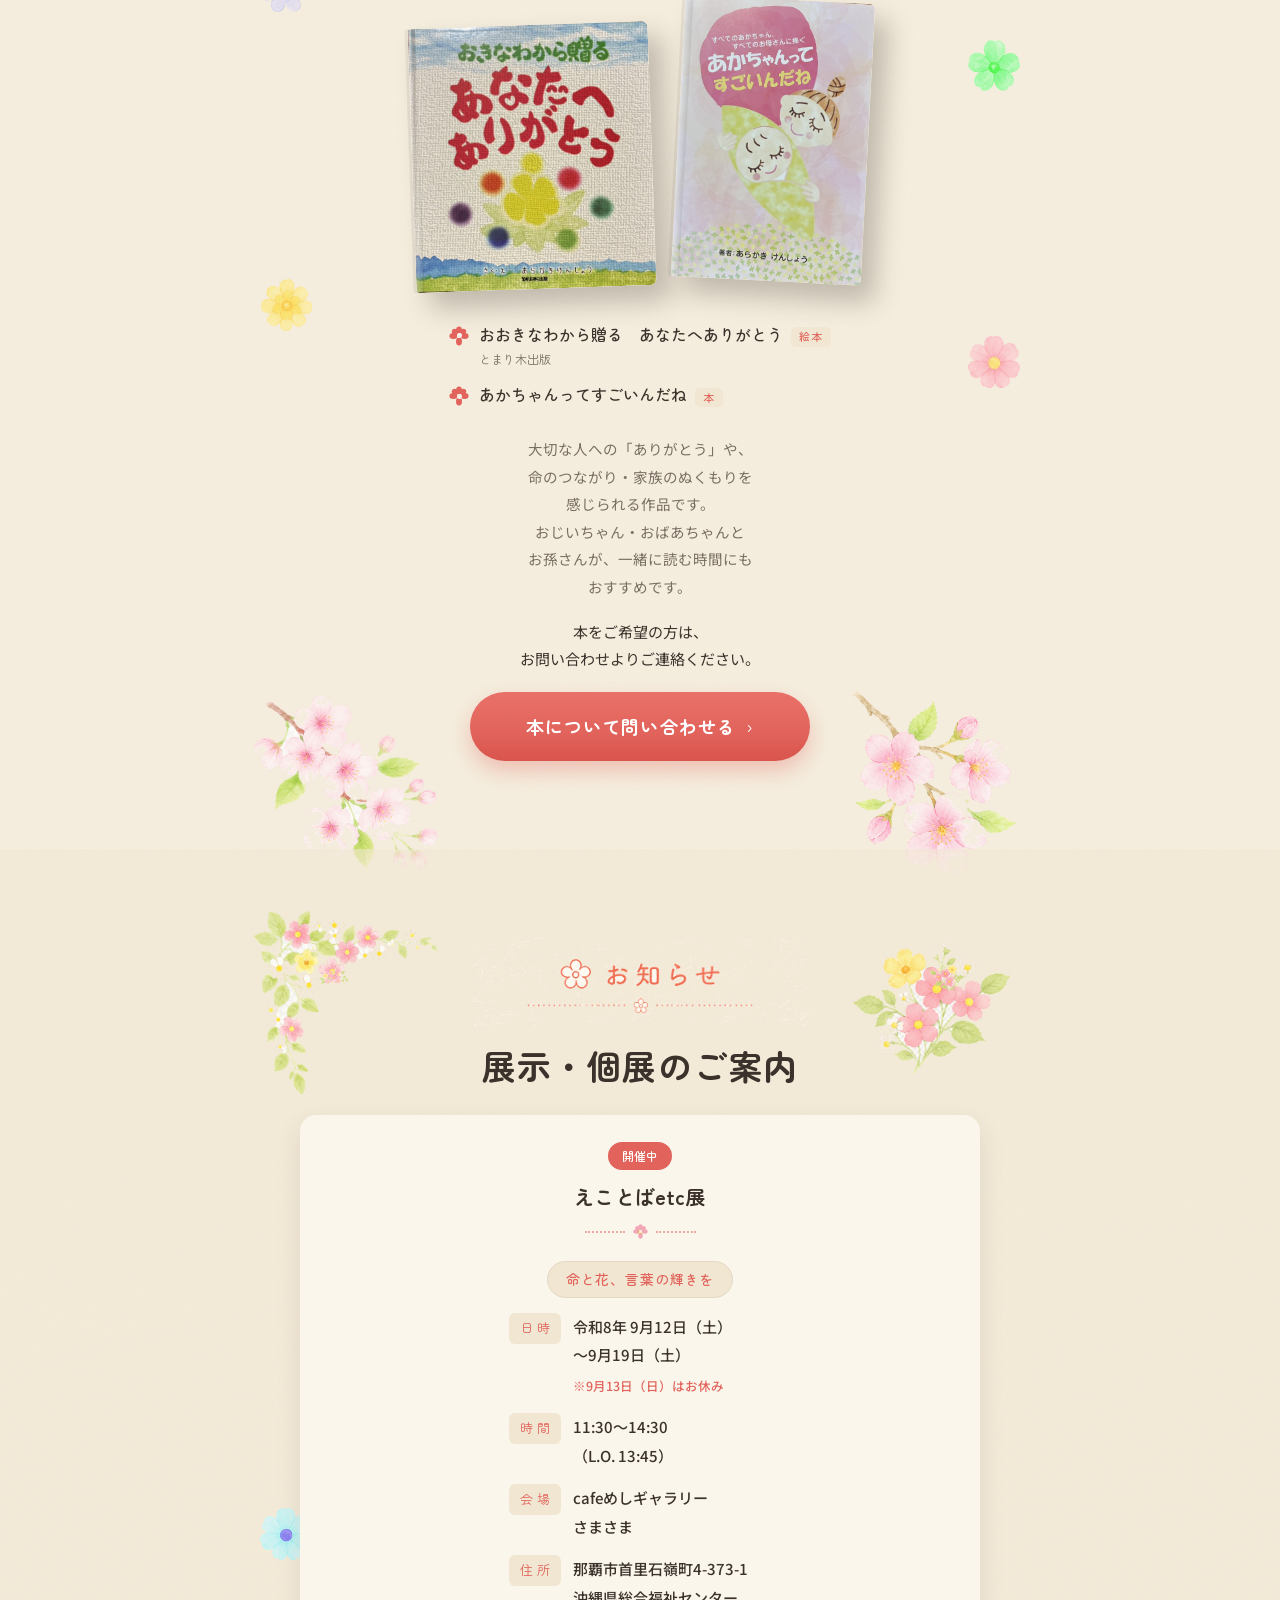
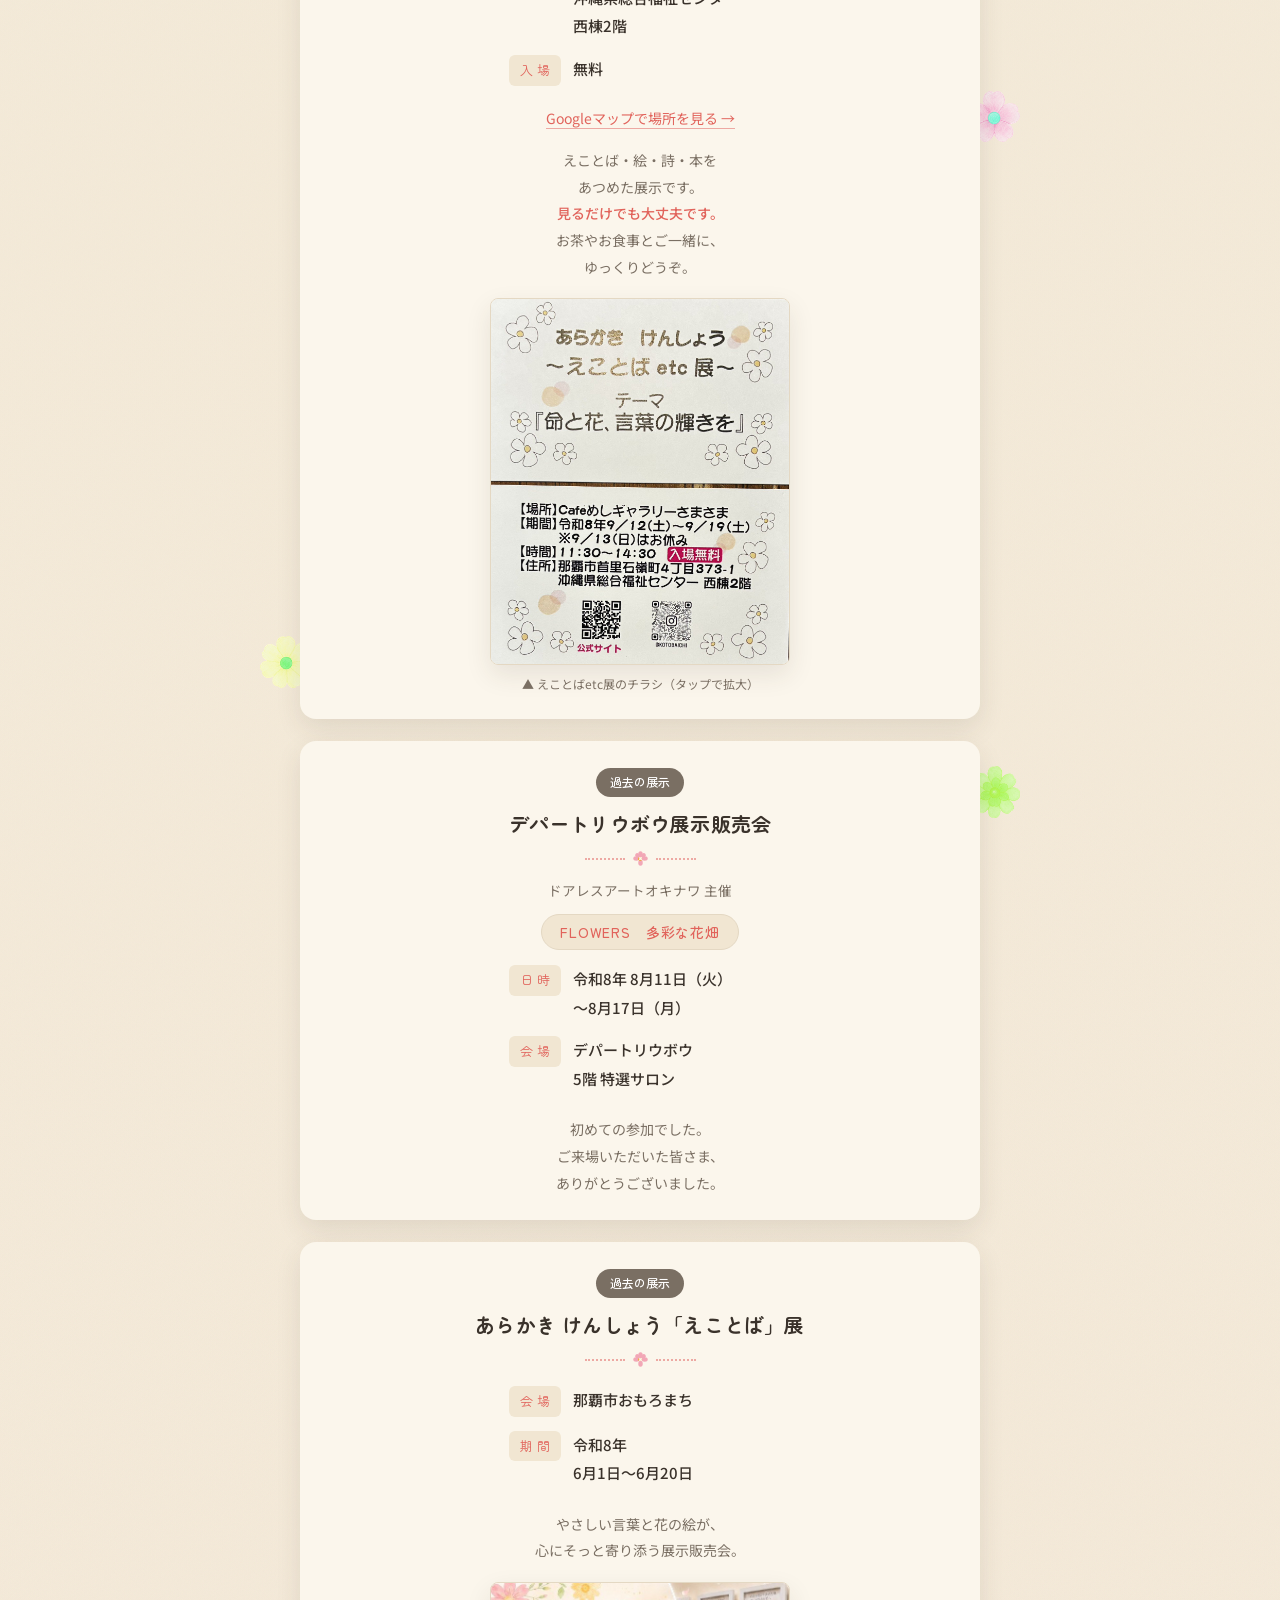
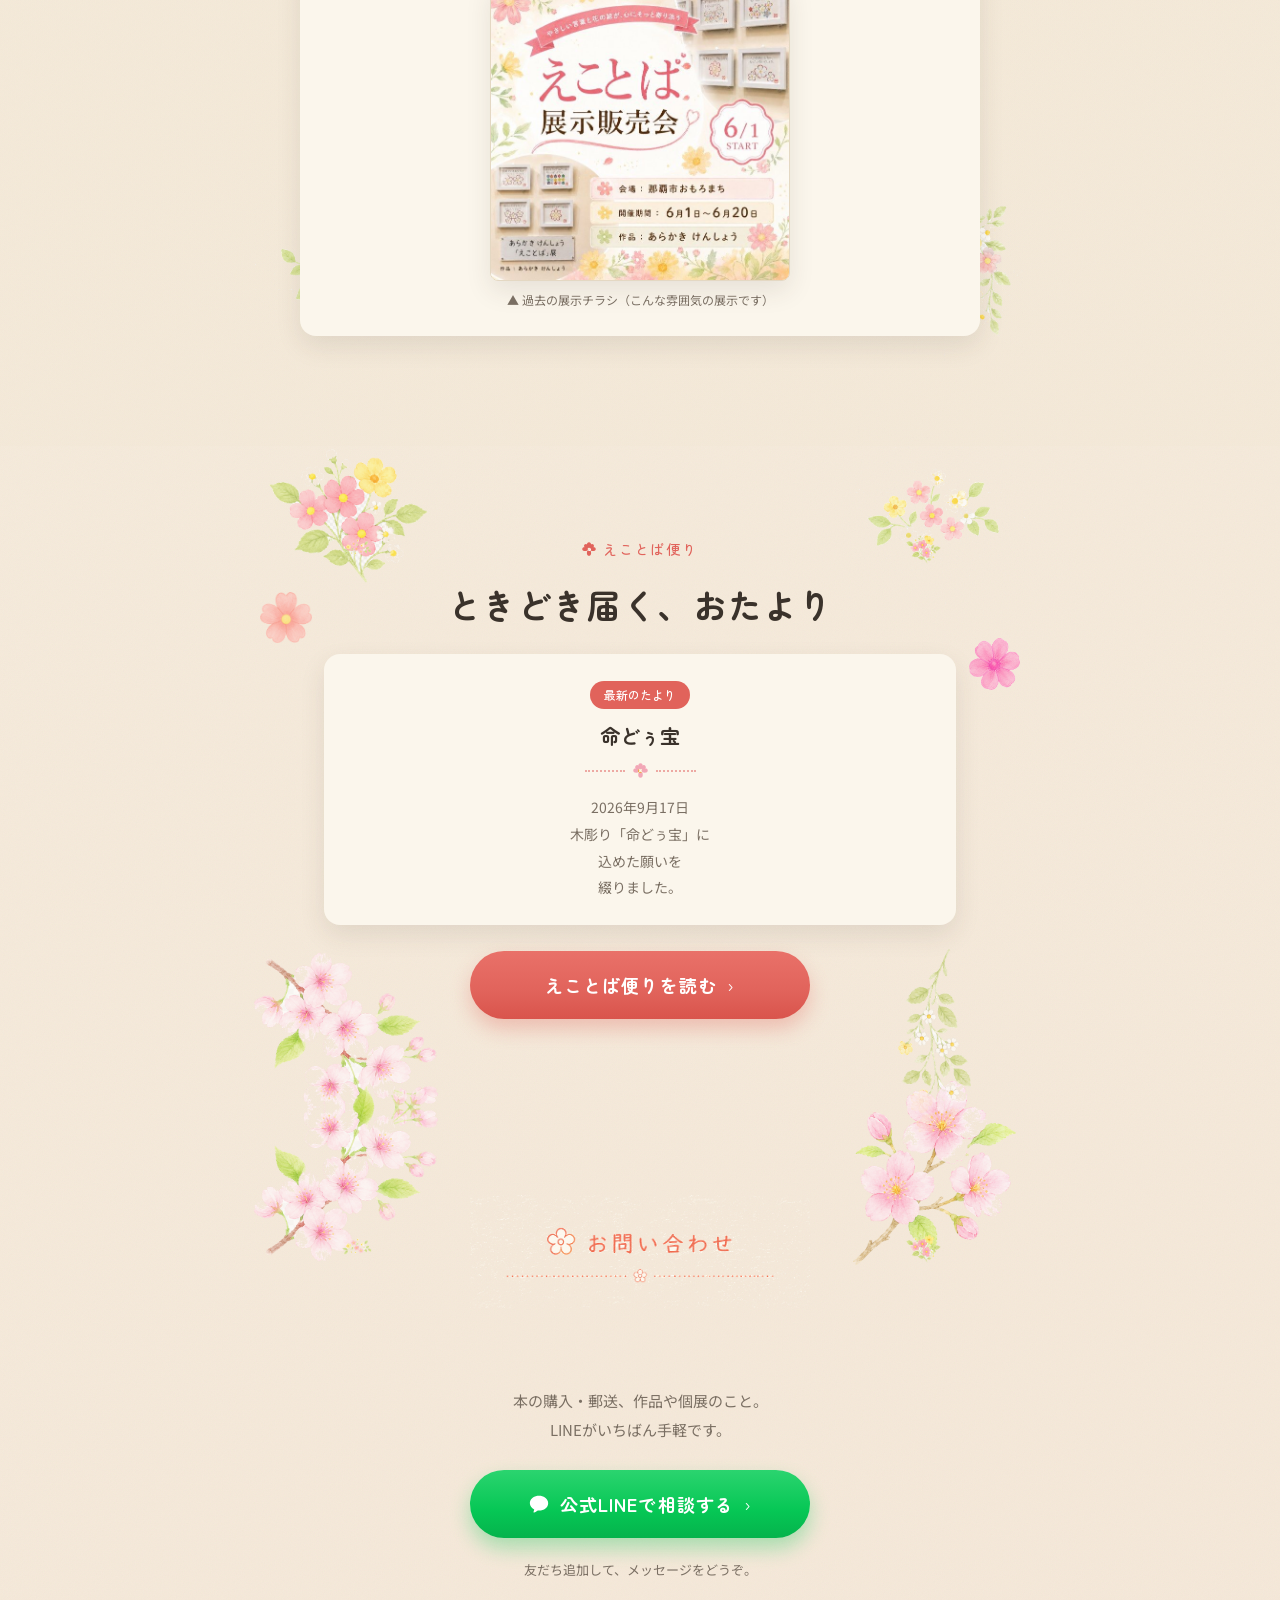
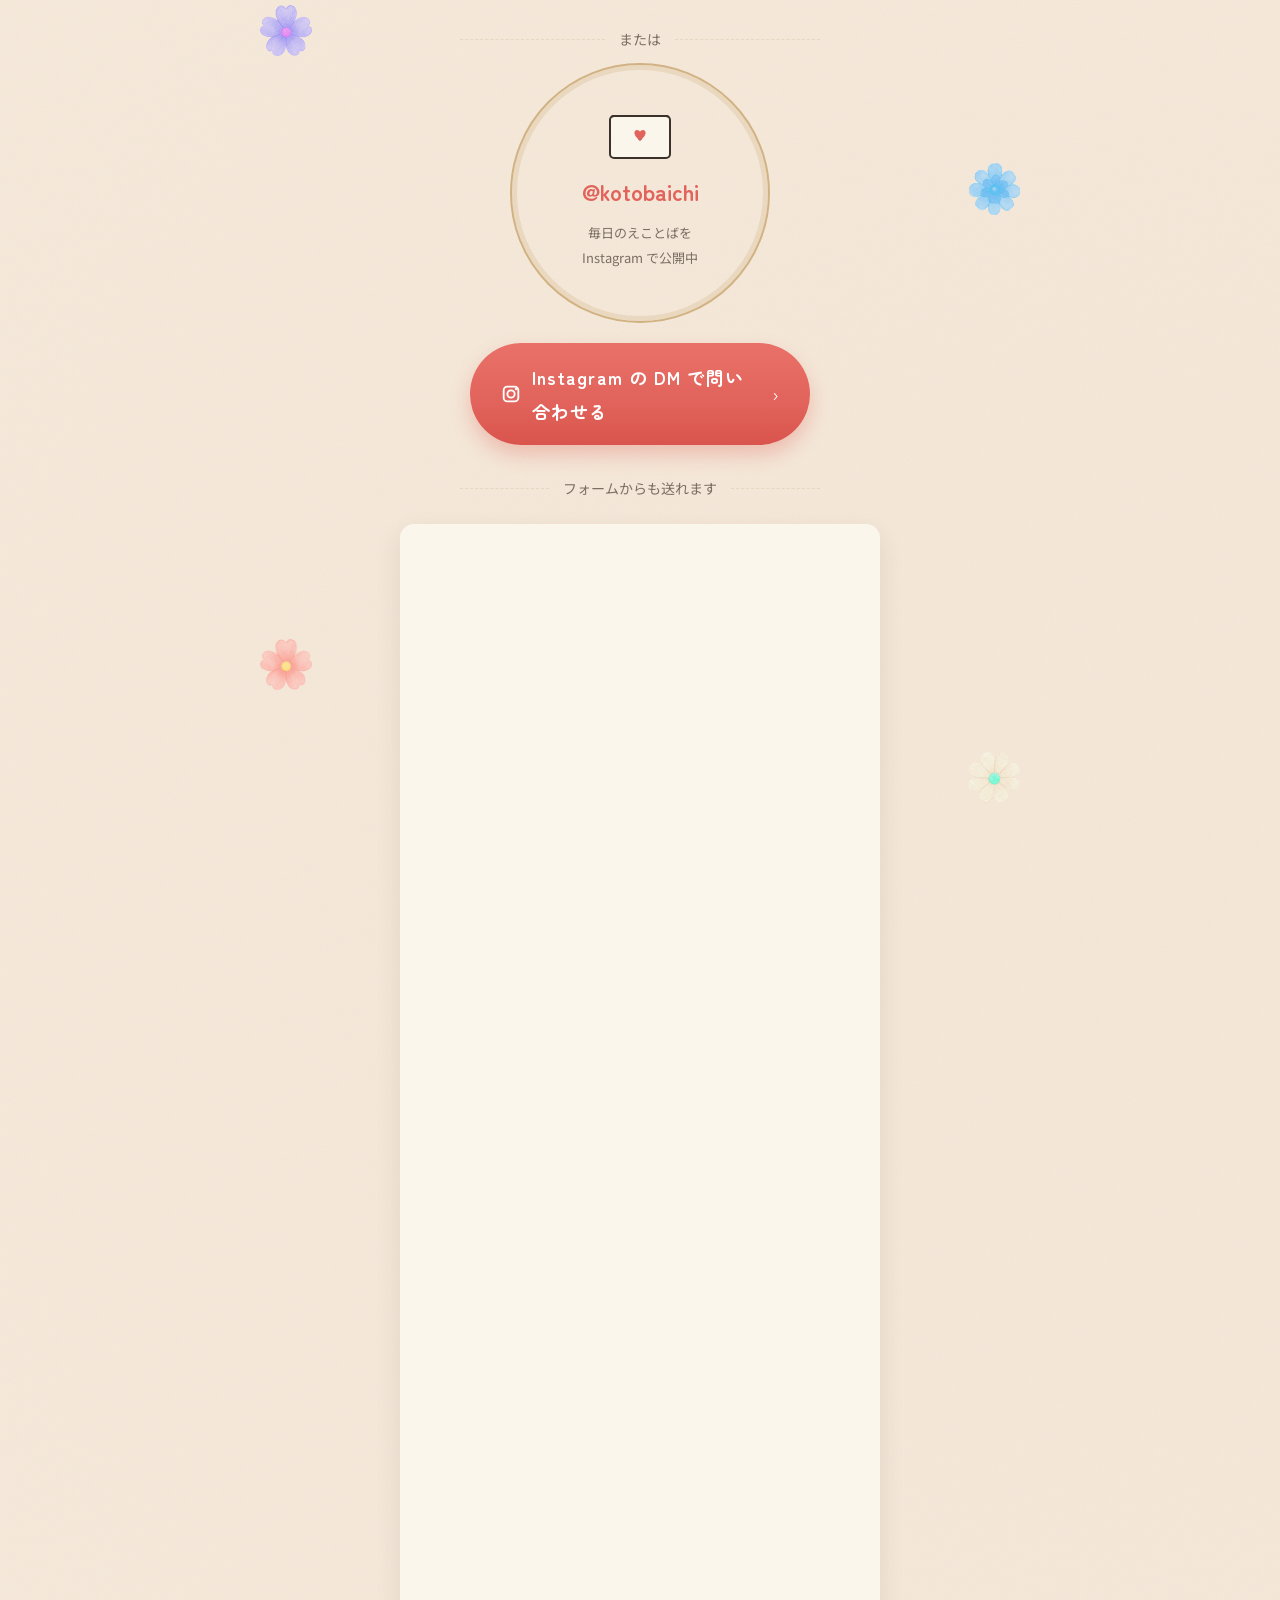
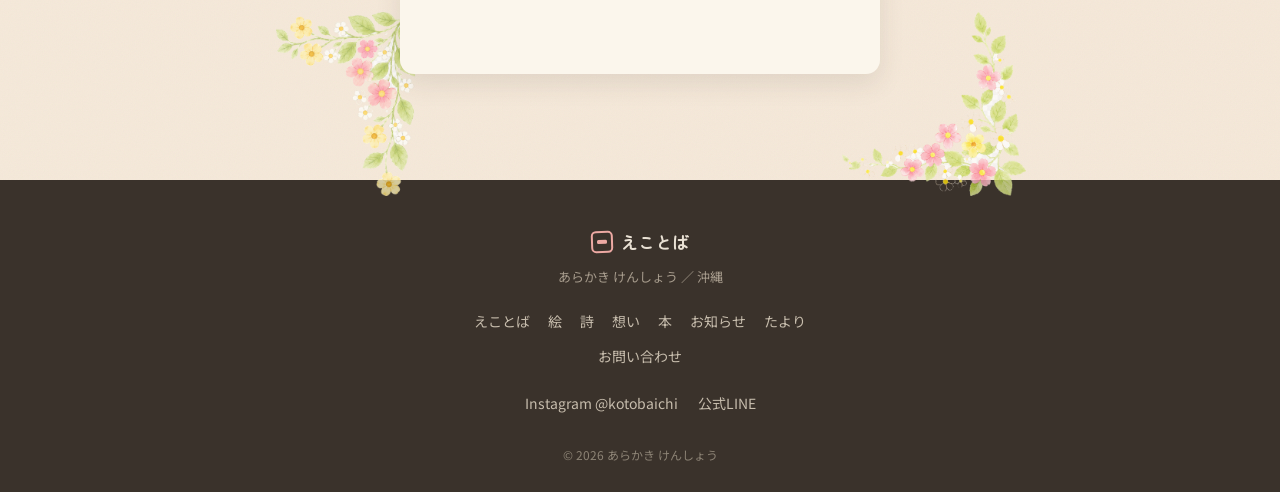
==== commit b407d6dc: "えことばetc展のお知らせを「開催予定」から「開催中」に変更 Co-Authored-By: Claude Opus 5 <noreply@anthropic.com>" ====
--- a/index.html
+++ b/index.html
@@ -325,9 +325,9 @@
         </div>
         <h2 class="section-title reveal"><span class="nb">展示・個展の</span><span class="nb">ご案内</span></h2>
 
-        <!-- 開催予定：えことばetc展 -->
+        <!-- 開催中：えことばetc展 -->
         <article class="news-card news-center reveal" style="margin-top:24px;">
-          <span class="news-badge">開催予定</span>
+          <span class="news-badge">開催中</span>
           <h3 class="news-title">えことばetc展</h3>
           <div class="news-rule"><span class="flower flower-sm" aria-hidden="true"></span></div>
           <p class="news-concept">命と花、言葉の輝きを</p>
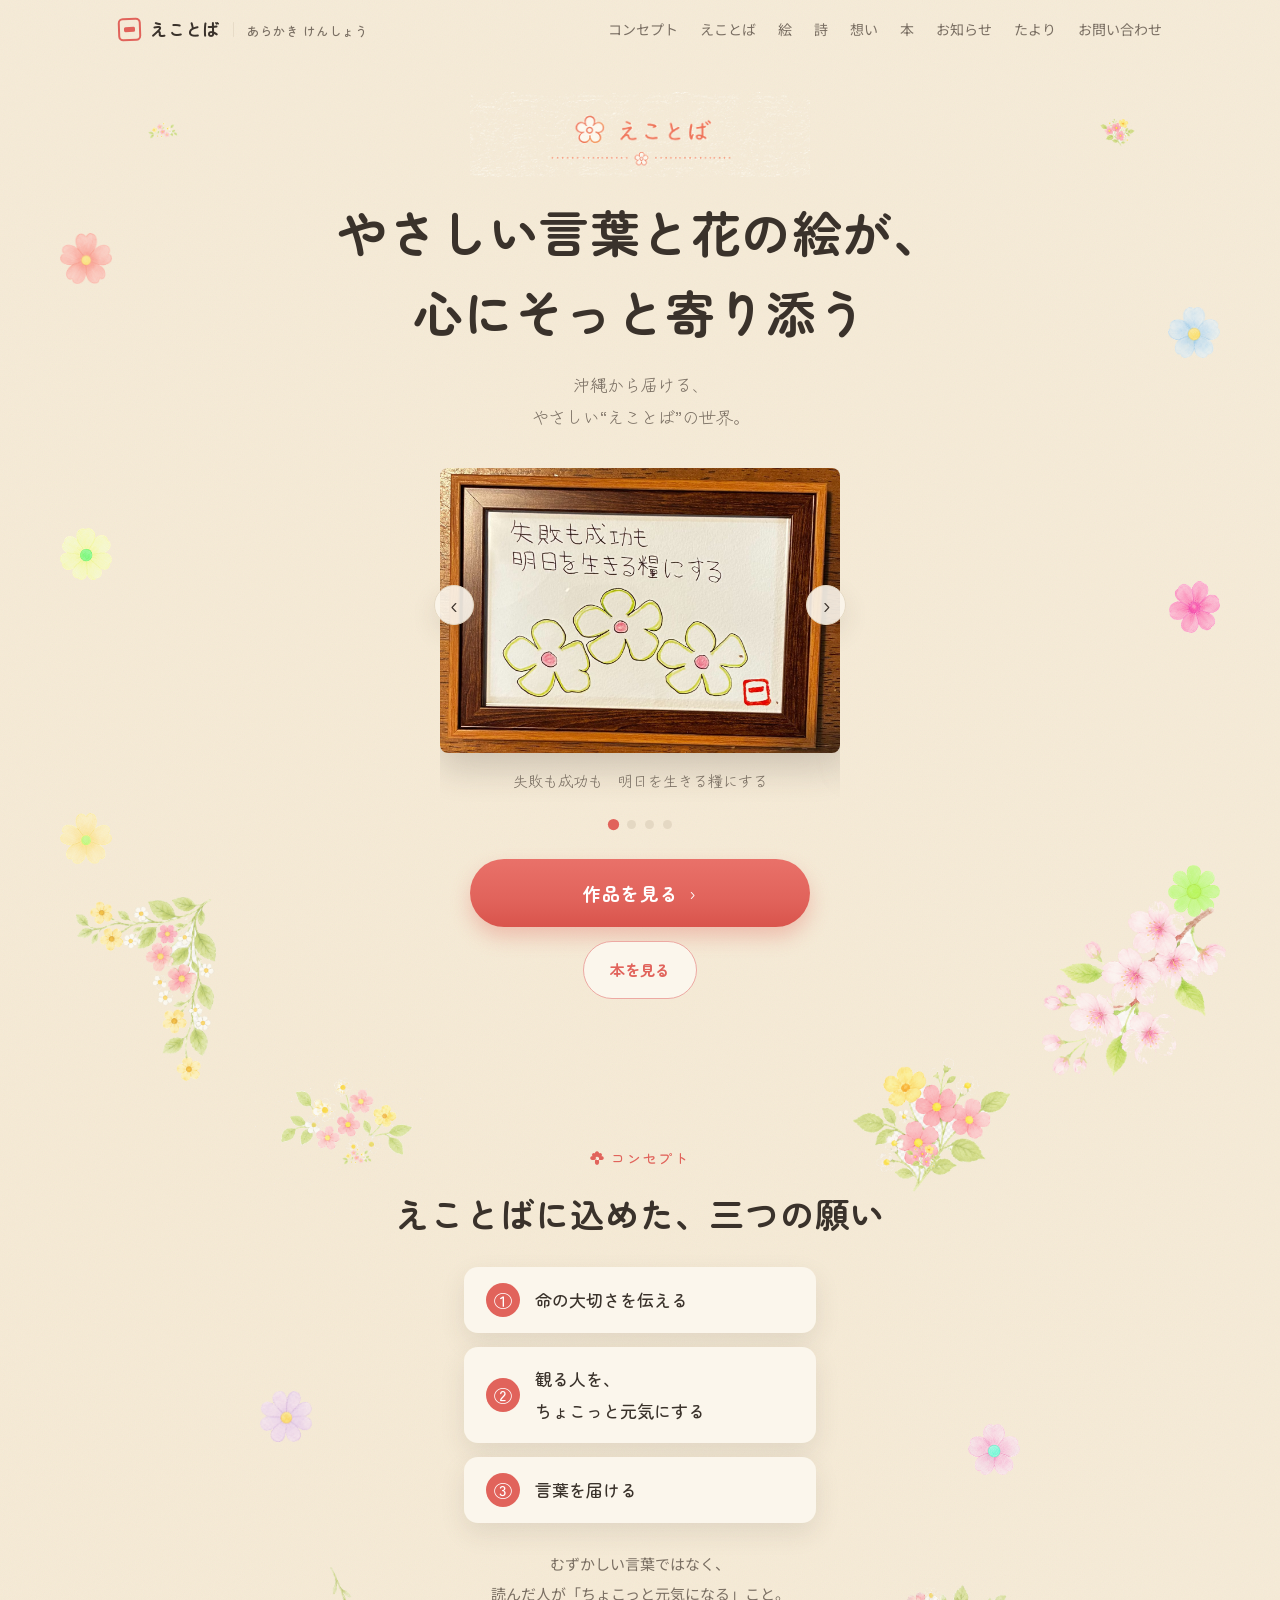
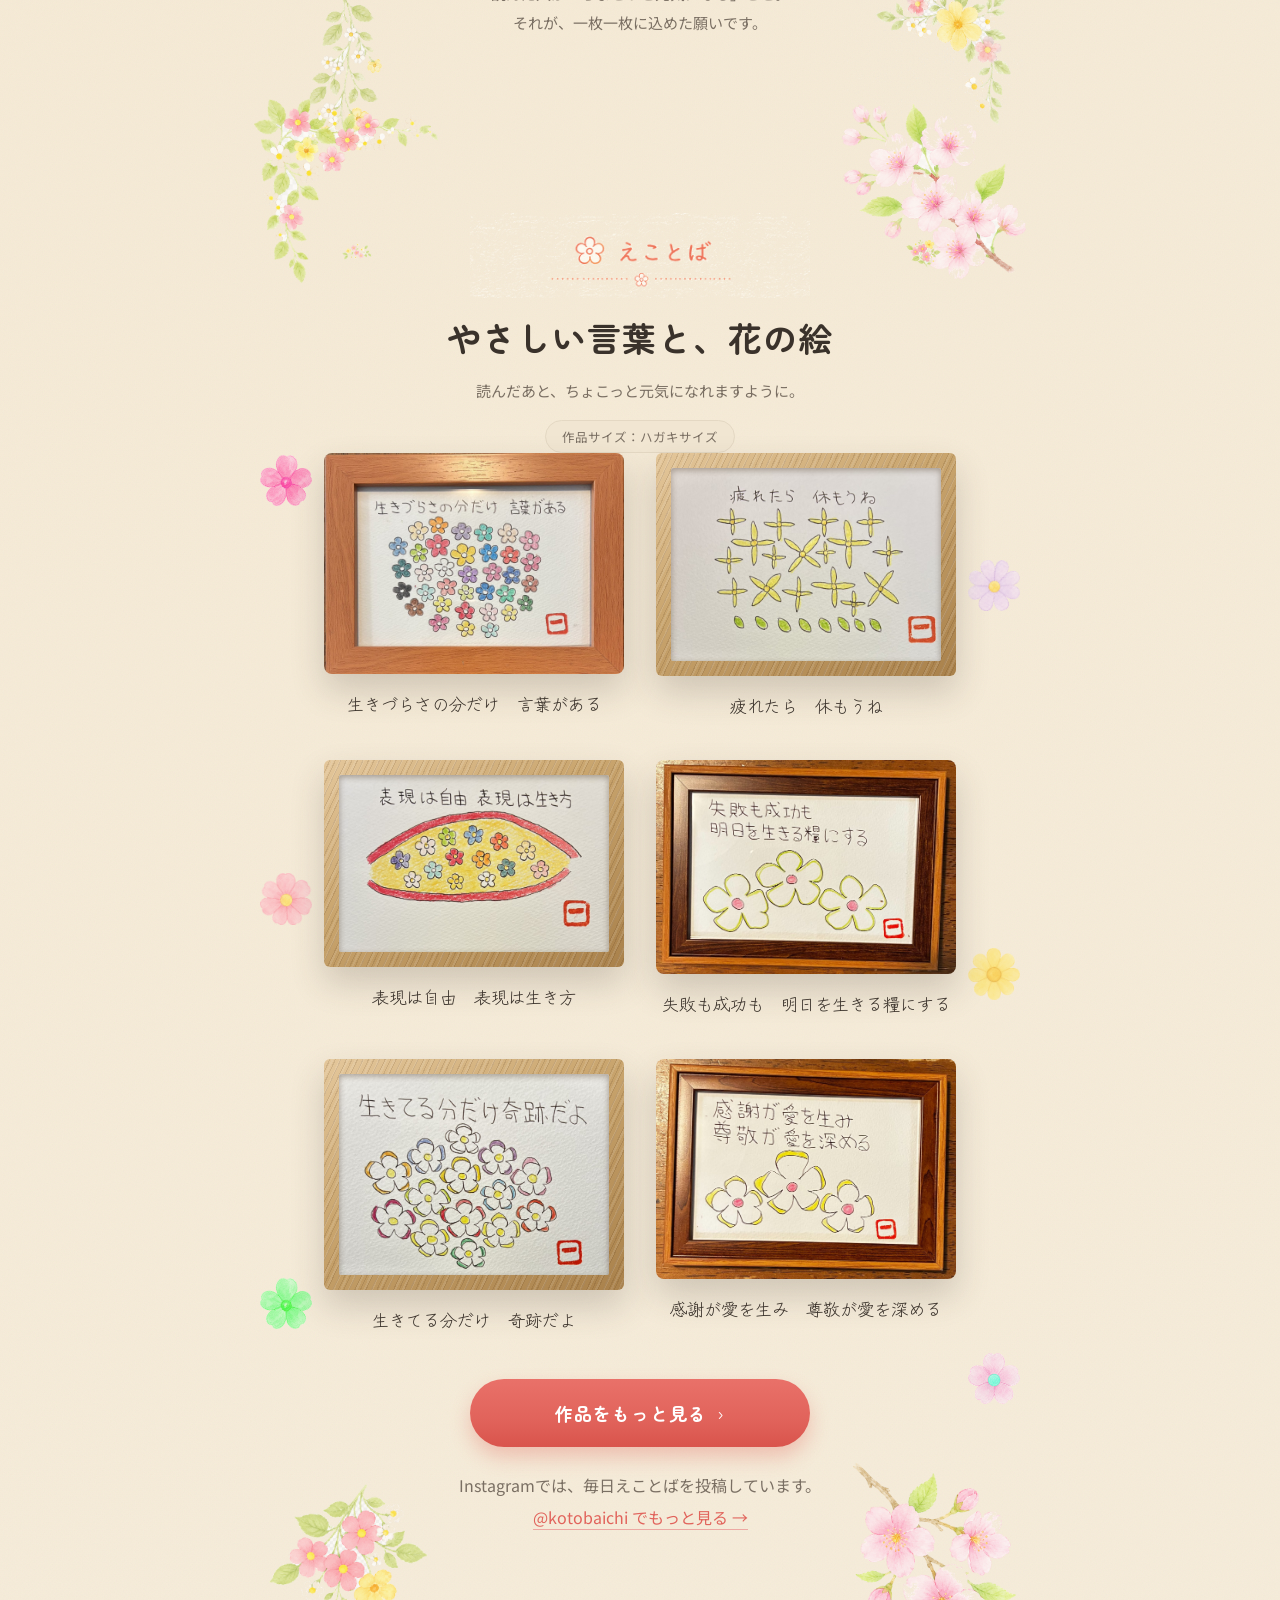
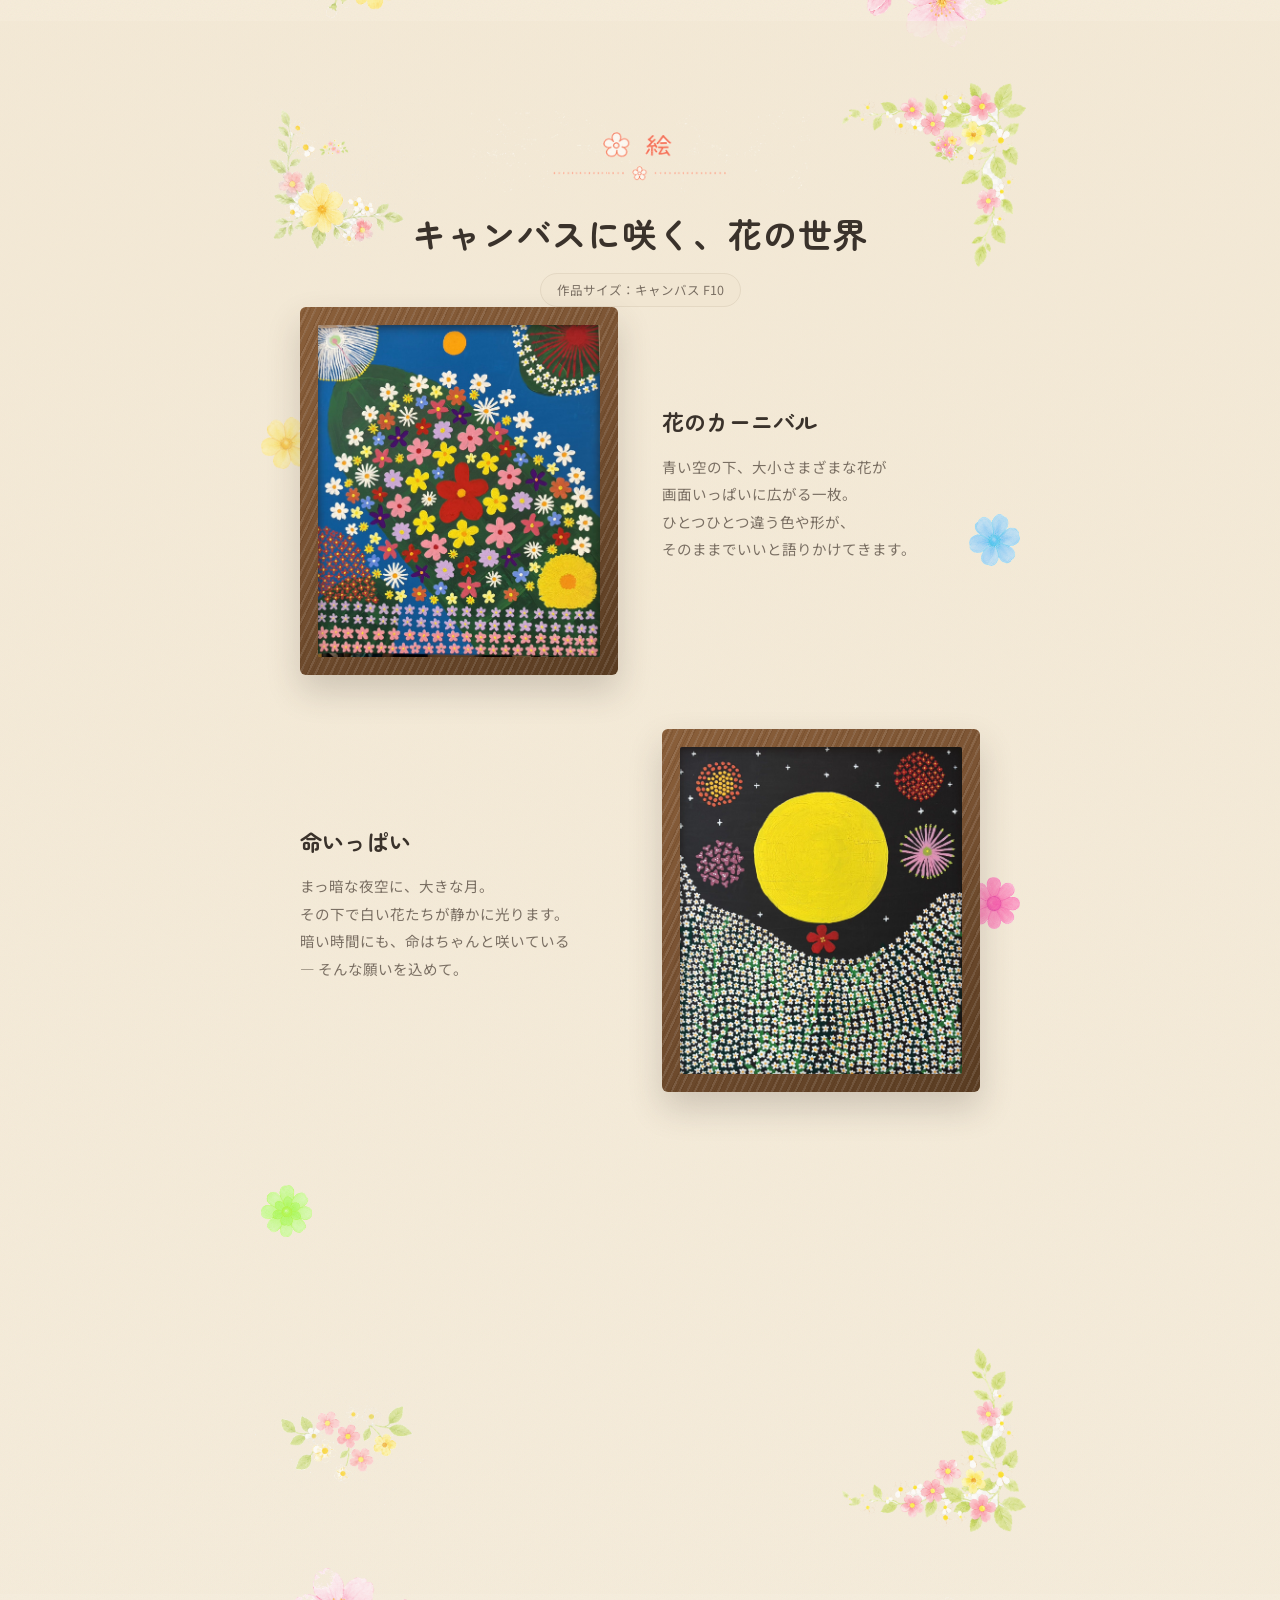
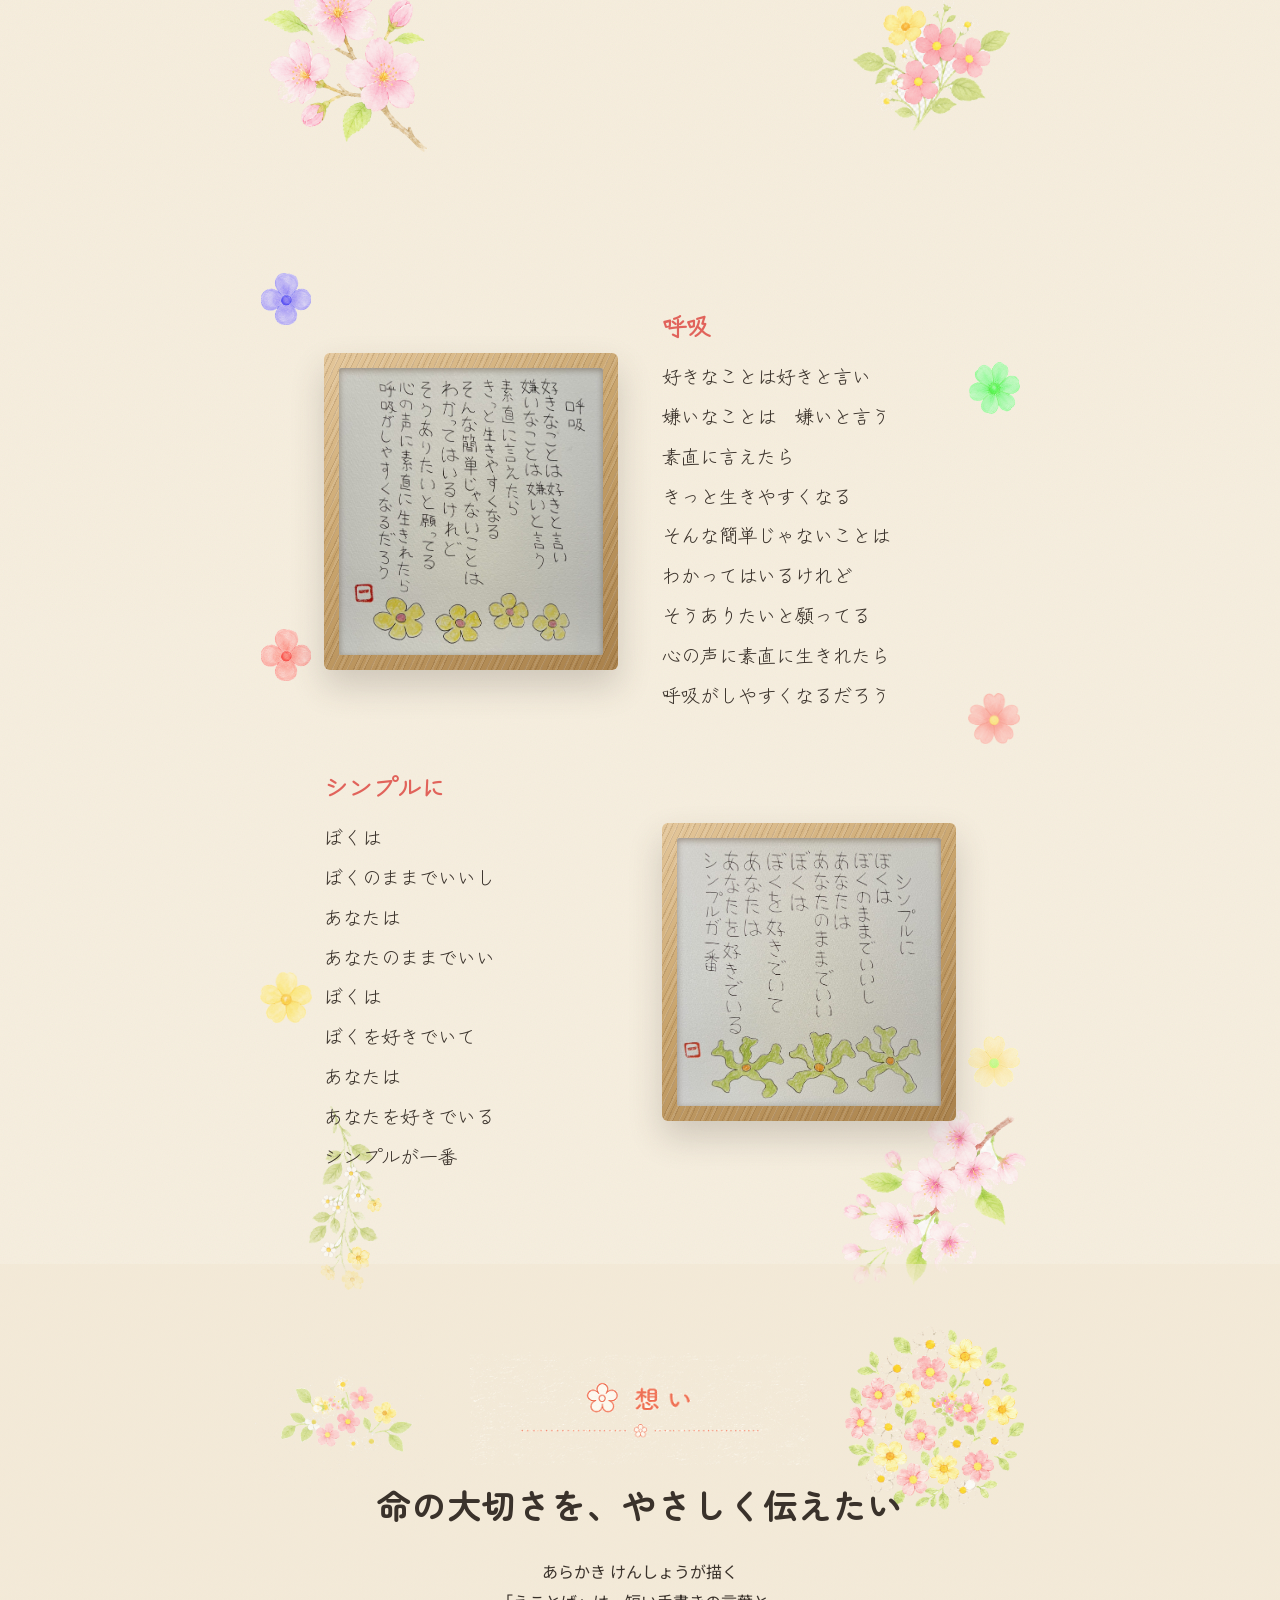
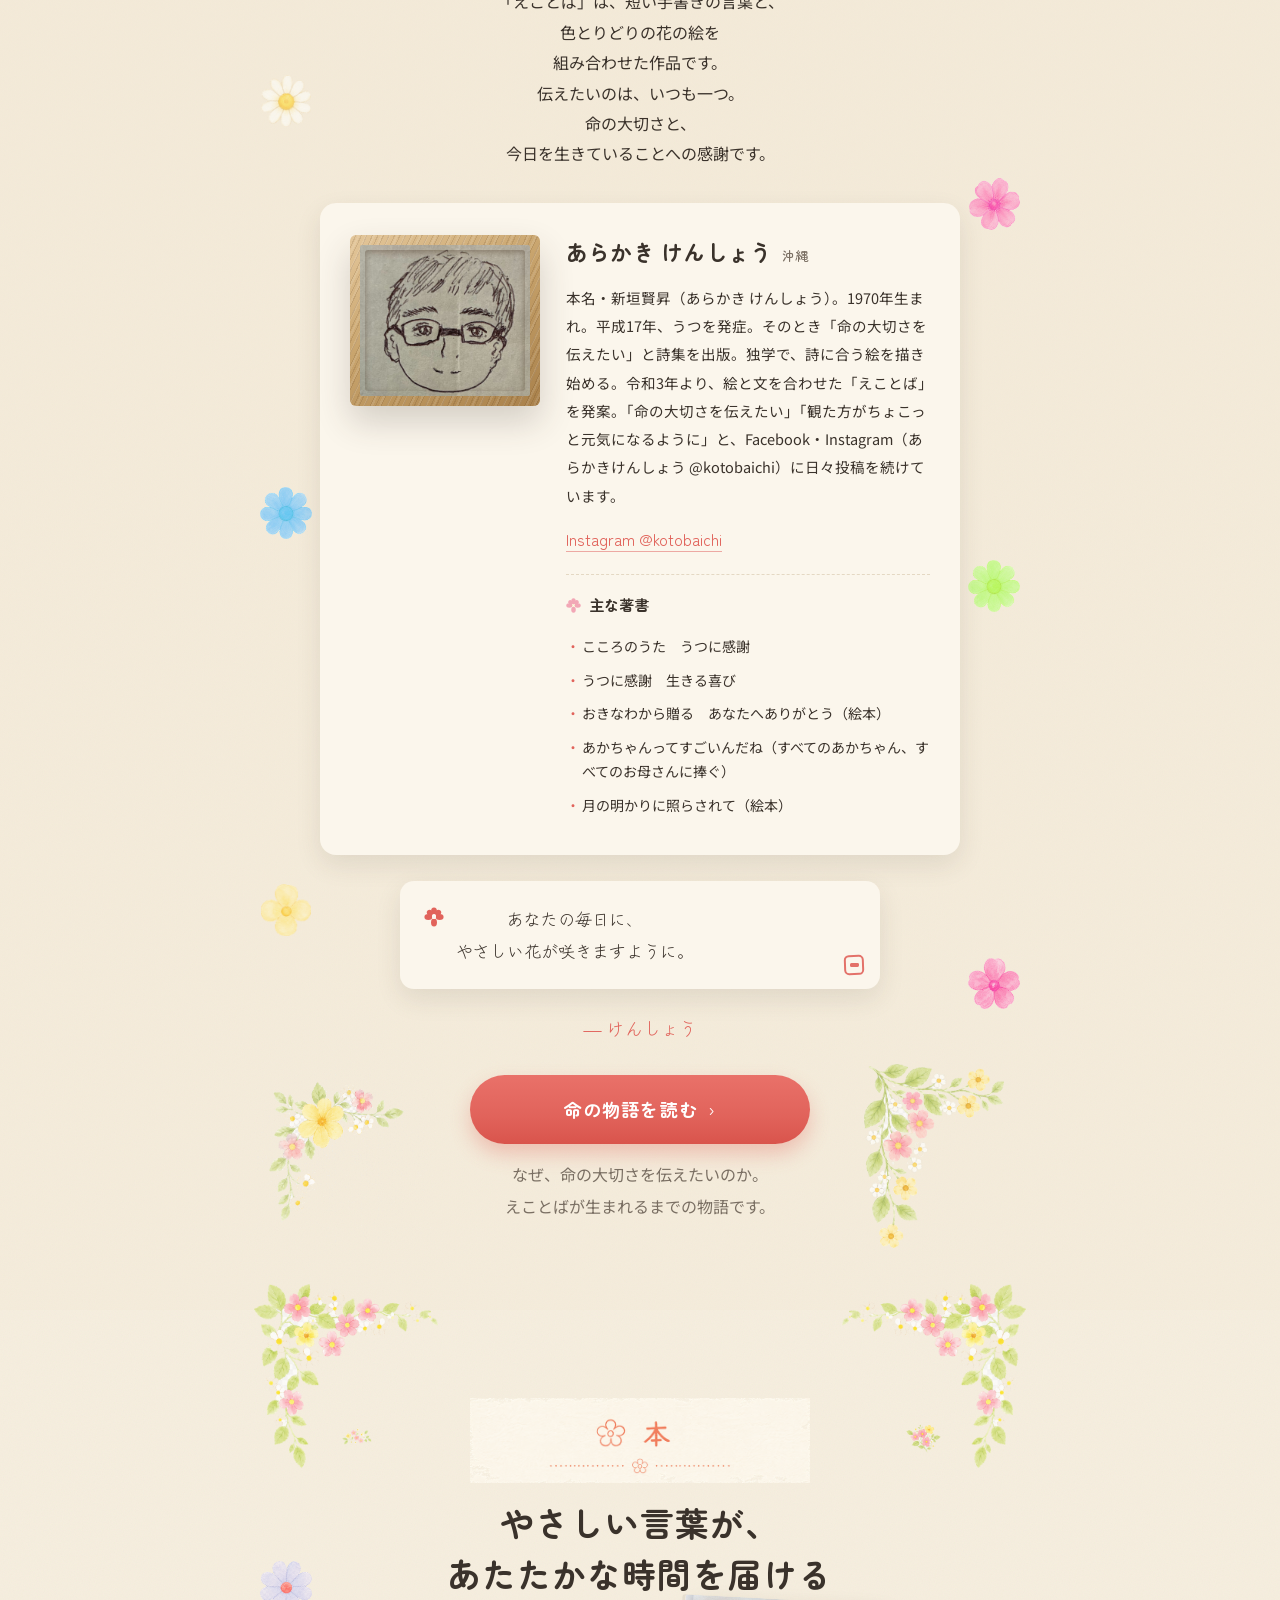
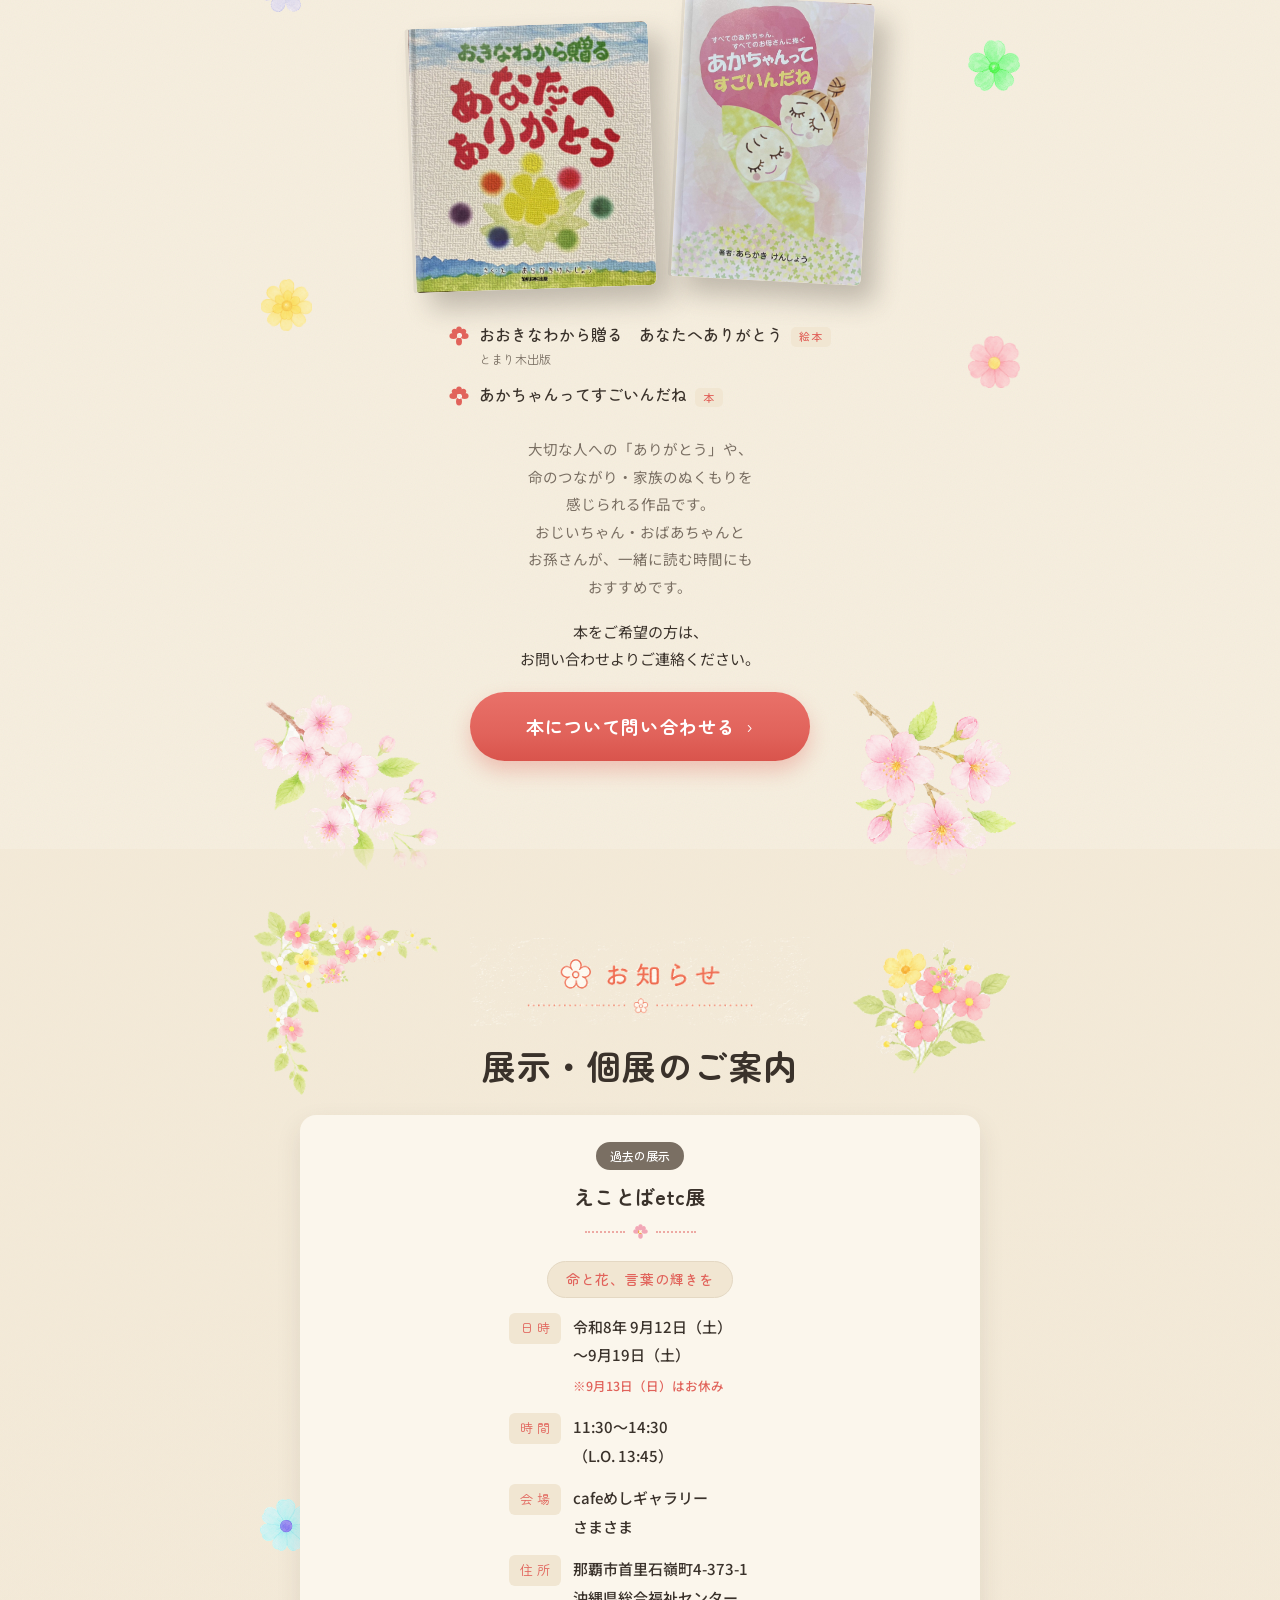
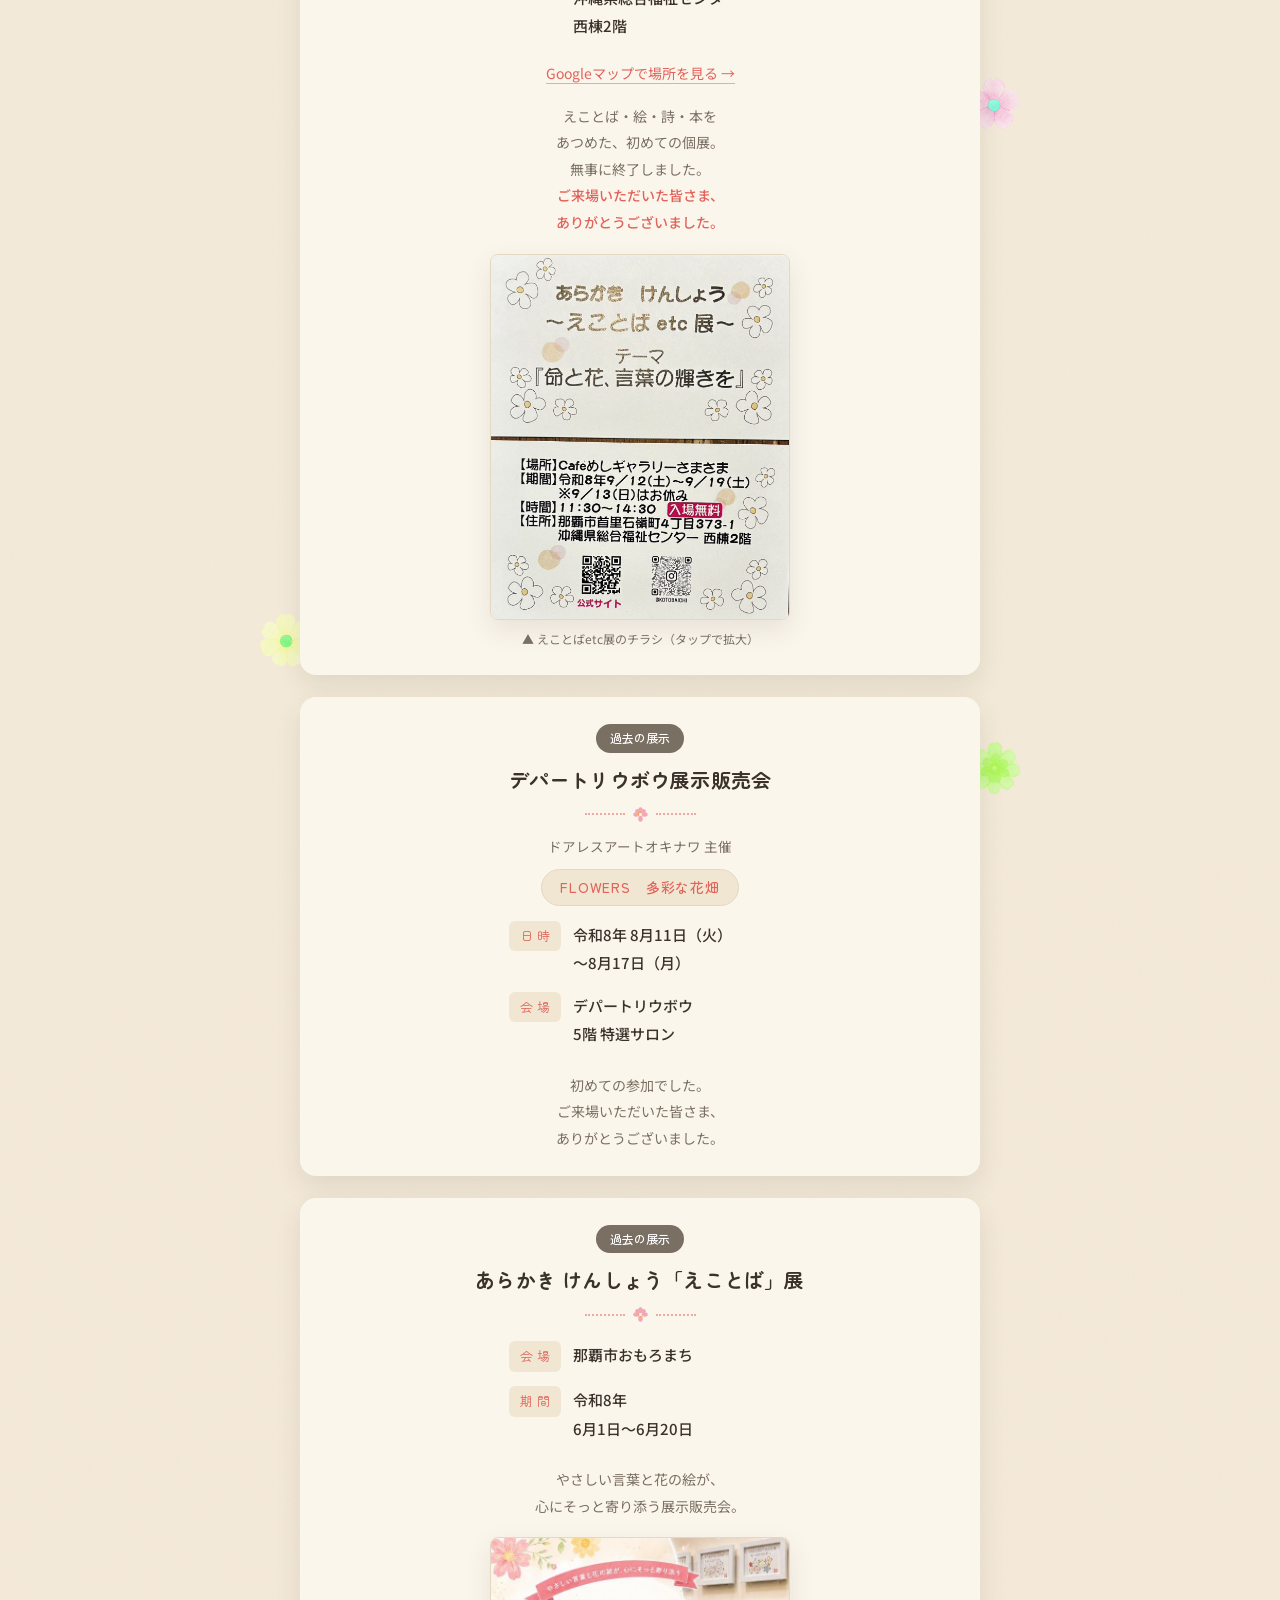
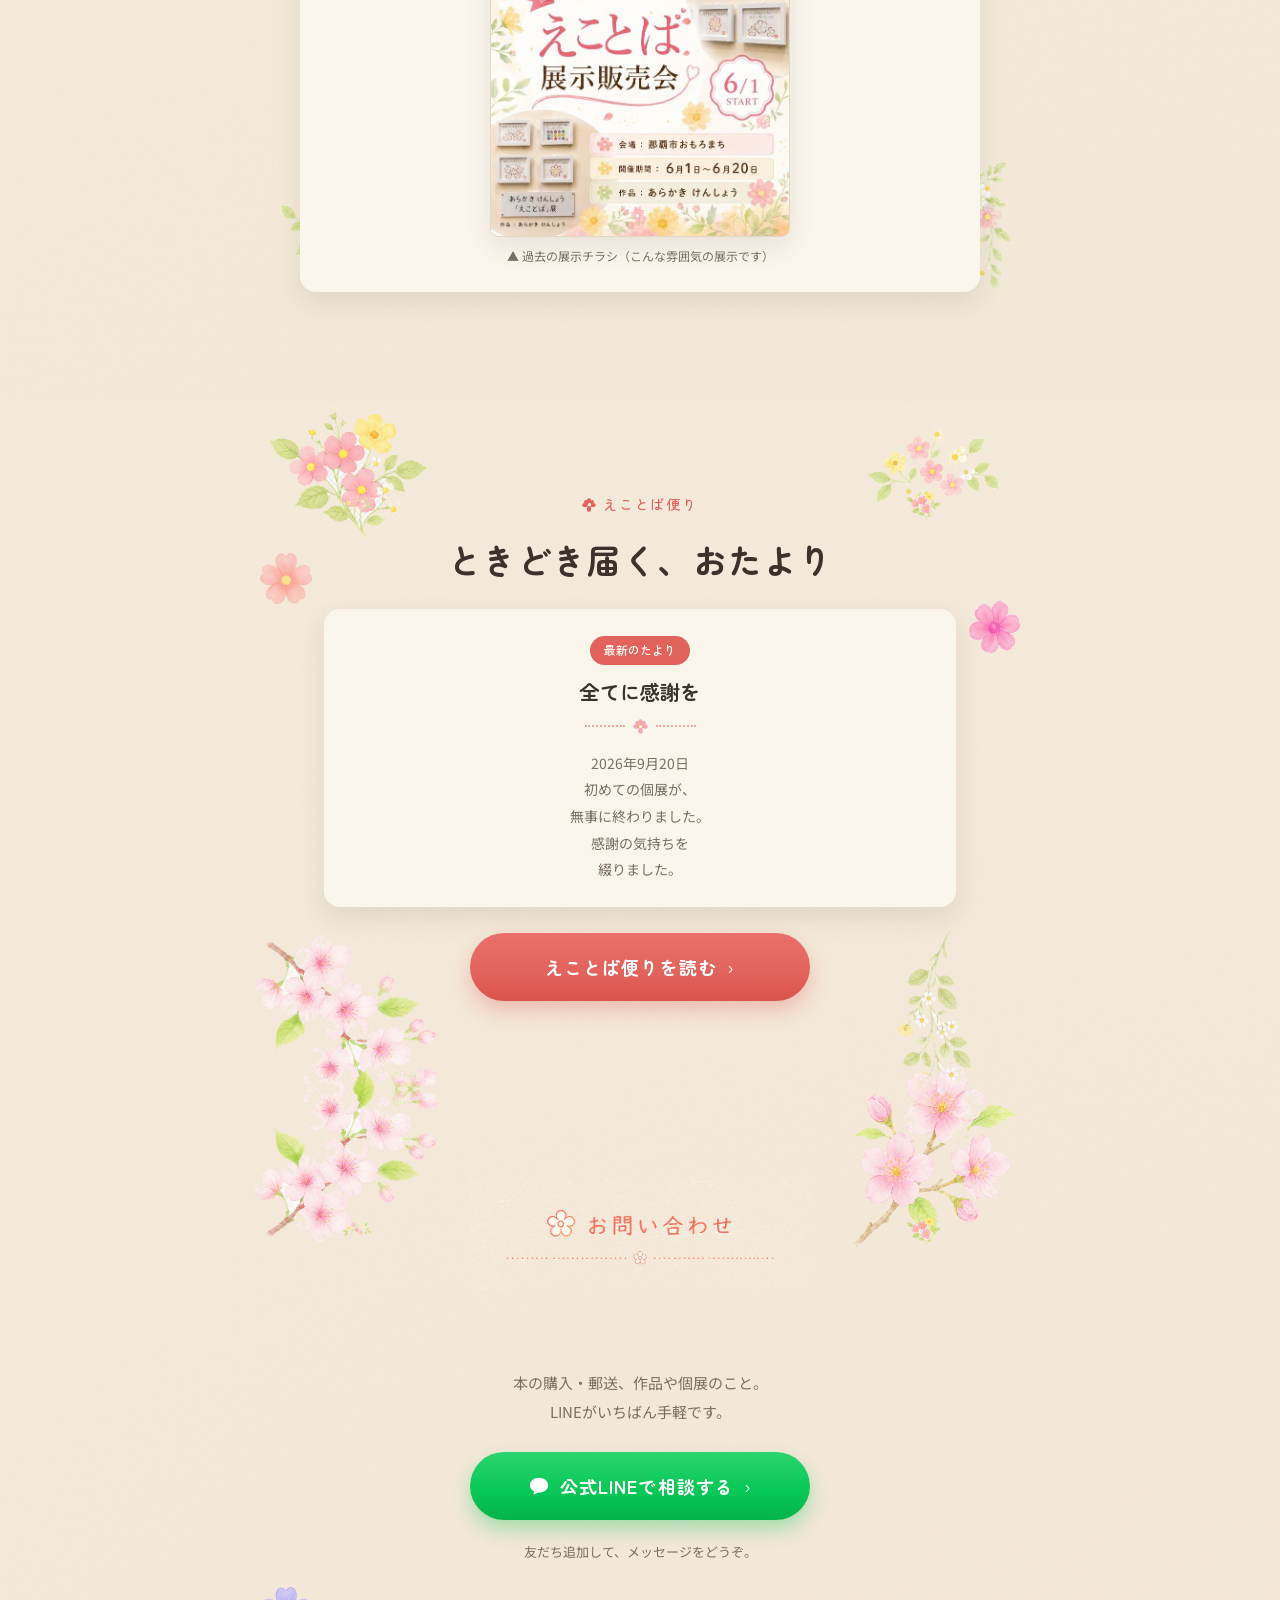
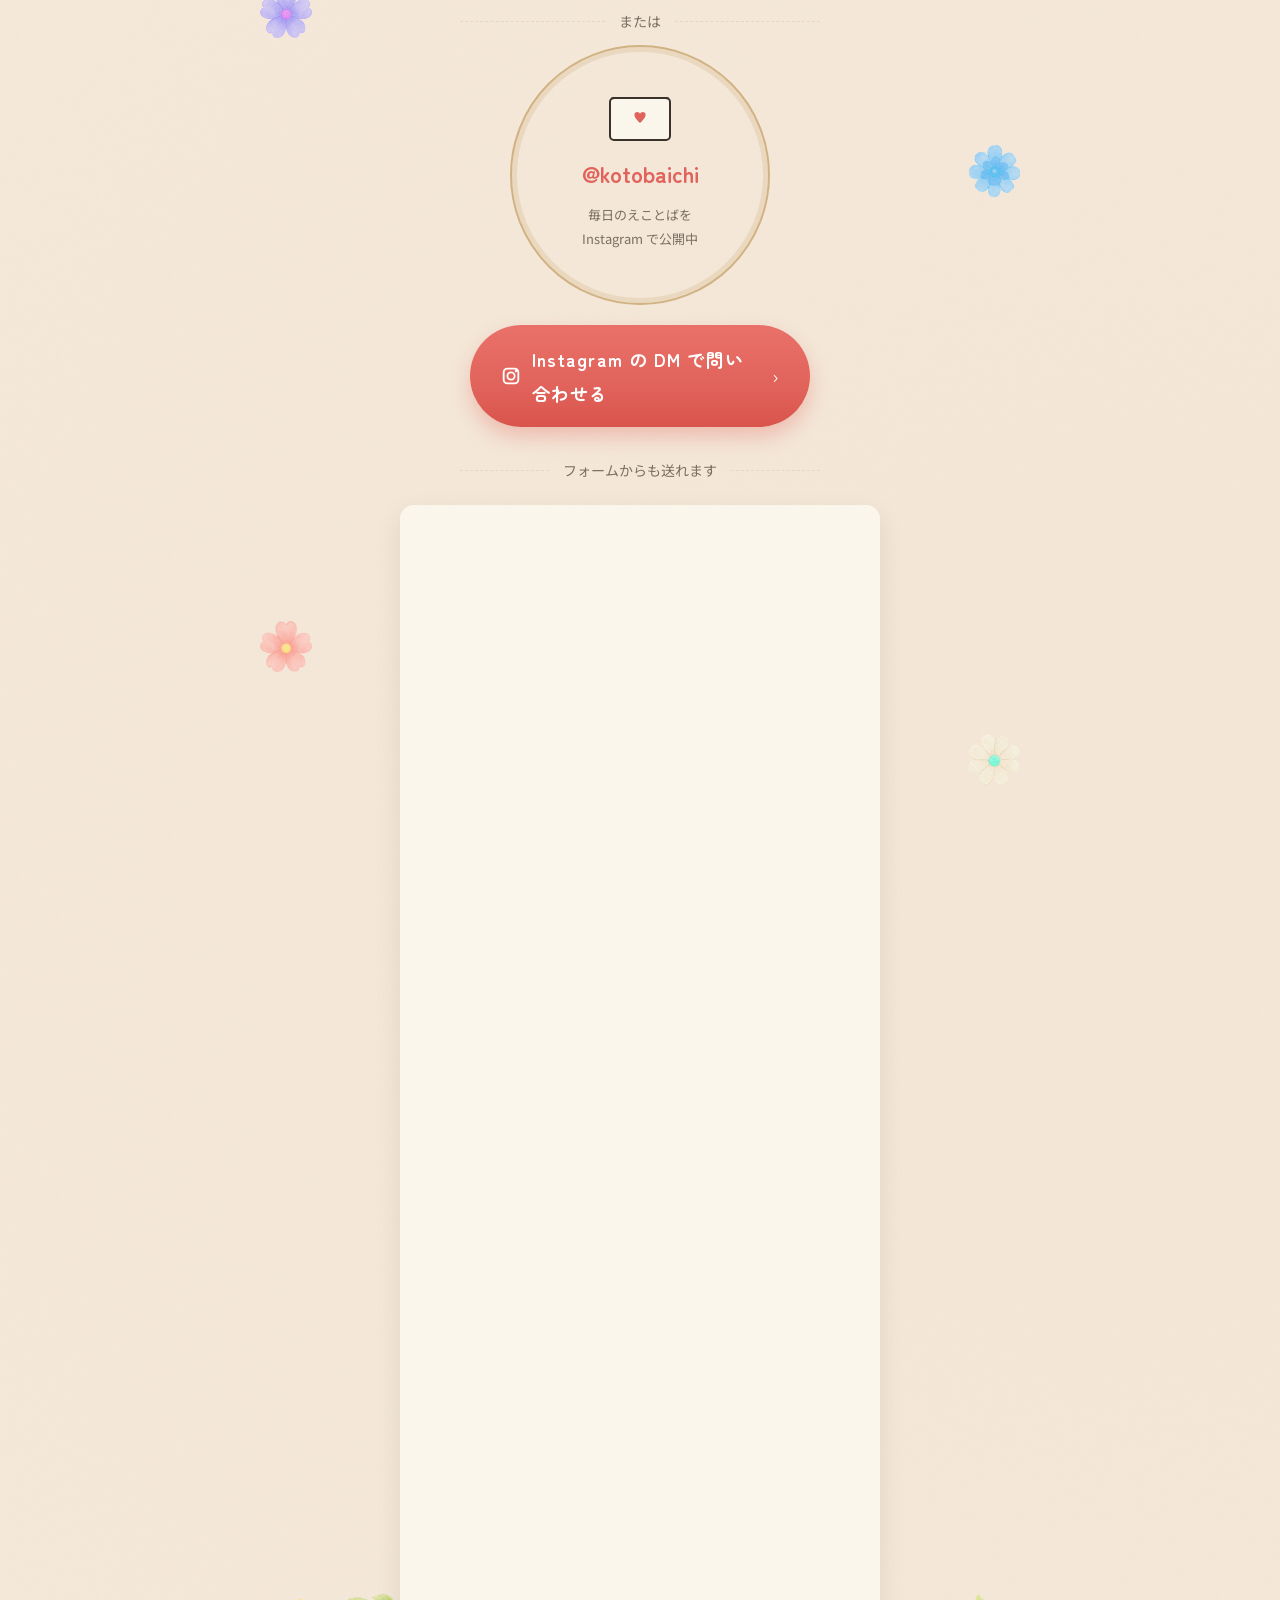
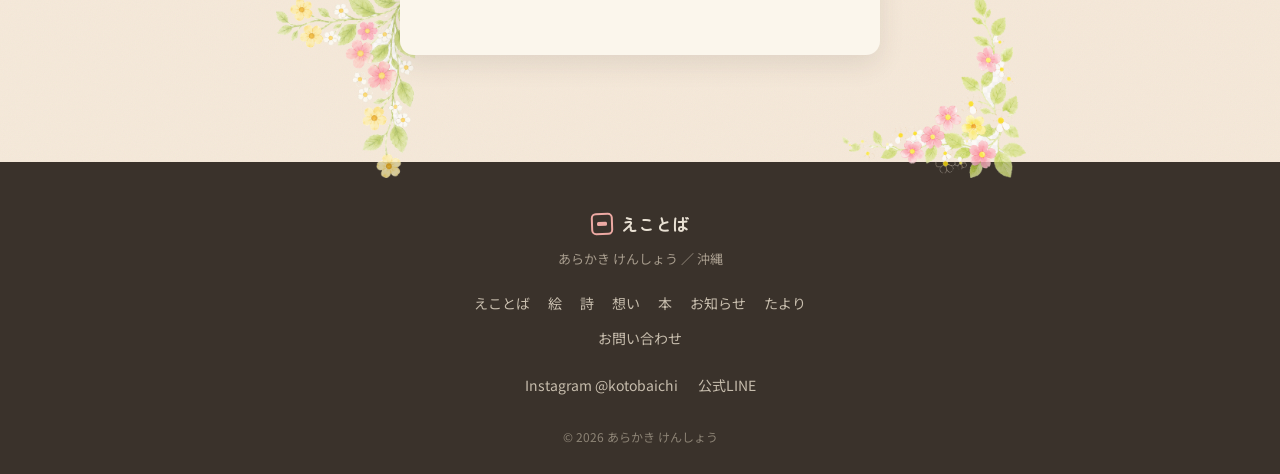
==== commit 090d859b: "えことば便り 第8号「全てに感謝を」を追加、個展を終了済みに更新 - tayori.html に第8号（2026年9月20日／作品「全てに感謝を」）を追加 - トップの「最新のたより」を第8号に差し替" ====
--- a/index.html
+++ b/index.html
@@ -325,9 +325,9 @@
         </div>
         <h2 class="section-title reveal"><span class="nb">展示・個展の</span><span class="nb">ご案内</span></h2>
 
-        <!-- 開催中：えことばetc展 -->
+        <!-- 過去の展示：えことばetc展（初個展） -->
         <article class="news-card news-center reveal" style="margin-top:24px;">
-          <span class="news-badge">開催中</span>
+          <span class="news-badge news-badge-past">過去の展示</span>
           <h3 class="news-title">えことばetc展</h3>
           <div class="news-rule"><span class="flower flower-sm" aria-hidden="true"></span></div>
           <p class="news-concept">命と花、言葉の輝きを</p>
@@ -336,13 +336,12 @@
             <div><dt class="news-tag">時間</dt><dd>11:30〜14:30<br />（L.O. 13:45）</dd></div>
             <div><dt class="news-tag">会場</dt><dd>cafeめしギャラリー<br />さまさま</dd></div>
             <div><dt class="news-tag">住所</dt><dd>那覇市首里石嶺町4-373-1<br />沖縄県総合福祉センター<br />西棟2階</dd></div>
-            <div><dt class="news-tag">入場</dt><dd>無料</dd></div>
           </dl>
           <p class="news-map">
             <a href="https://www.google.com/maps/search/?api=1&amp;query=cafe%E3%82%81%E3%81%97%E3%82%AE%E3%83%A3%E3%83%A9%E3%83%AA%E3%83%BC%20%E3%81%95%E3%81%BE%E3%81%95%E3%81%BE%20%E9%82%A3%E8%A6%87%E5%B8%82%E9%A6%96%E9%87%8C%E7%9F%B3%E5%B6%BA%E7%94%BA4-373-1"
                target="_blank" rel="noopener" class="inline-link">Googleマップで場所を見る →</a>
           </p>
-          <p class="news-note">えことば・絵・詩・本を<br />あつめた展示です。<br /><span class="news-welcome">見るだけでも大丈夫です。</span><br />お茶やお食事とご一緒に、<br />ゆっくりどうぞ。</p>
+          <p class="news-note">えことば・絵・詩・本を<br />あつめた、初めての個展。<br />無事に終了しました。<br /><span class="news-welcome">ご来場いただいた皆さま、<br />ありがとうございました。</span></p>
           <figure class="news-flyer">
             <img src="images/tayori/tayori-05.jpg" alt="えことばetc展のチラシ。テーマは「命と花、言葉の輝きを」。令和8年9月12日から9月19日まで、cafeめしギャラリーさまさまにて" loading="lazy" data-lightbox="images/tayori/tayori-05.jpg" data-caption="えことばetc展 チラシ ― テーマ『命と花、言葉の輝きを』" />
             <figcaption>▲ えことばetc展のチラシ（タップで拡大）</figcaption>
@@ -390,9 +389,9 @@
 
       <article class="news-card news-center reveal" style="margin-top:24px;">
         <span class="news-badge">最新のたより</span>
-        <h3 class="news-title"><span class="nb">命どぅ宝</span></h3>
+        <h3 class="news-title"><span class="nb">全てに感謝を</span></h3>
         <div class="news-rule"><span class="flower flower-sm" aria-hidden="true"></span></div>
-        <p class="news-note">2026年9月17日<br />木彫り「命どぅ宝」に<br />込めた願いを<br />綴りました。</p>
+        <p class="news-note">2026年9月20日<br />初めての個展が、<br />無事に終わりました。<br />感謝の気持ちを<br />綴りました。</p>
       </article>
       <div class="gallery-more reveal" style="margin-top:26px;">
         <a href="tayori.html" class="btn btn-pill">えことば便りを読む<span class="chev">›</span></a>
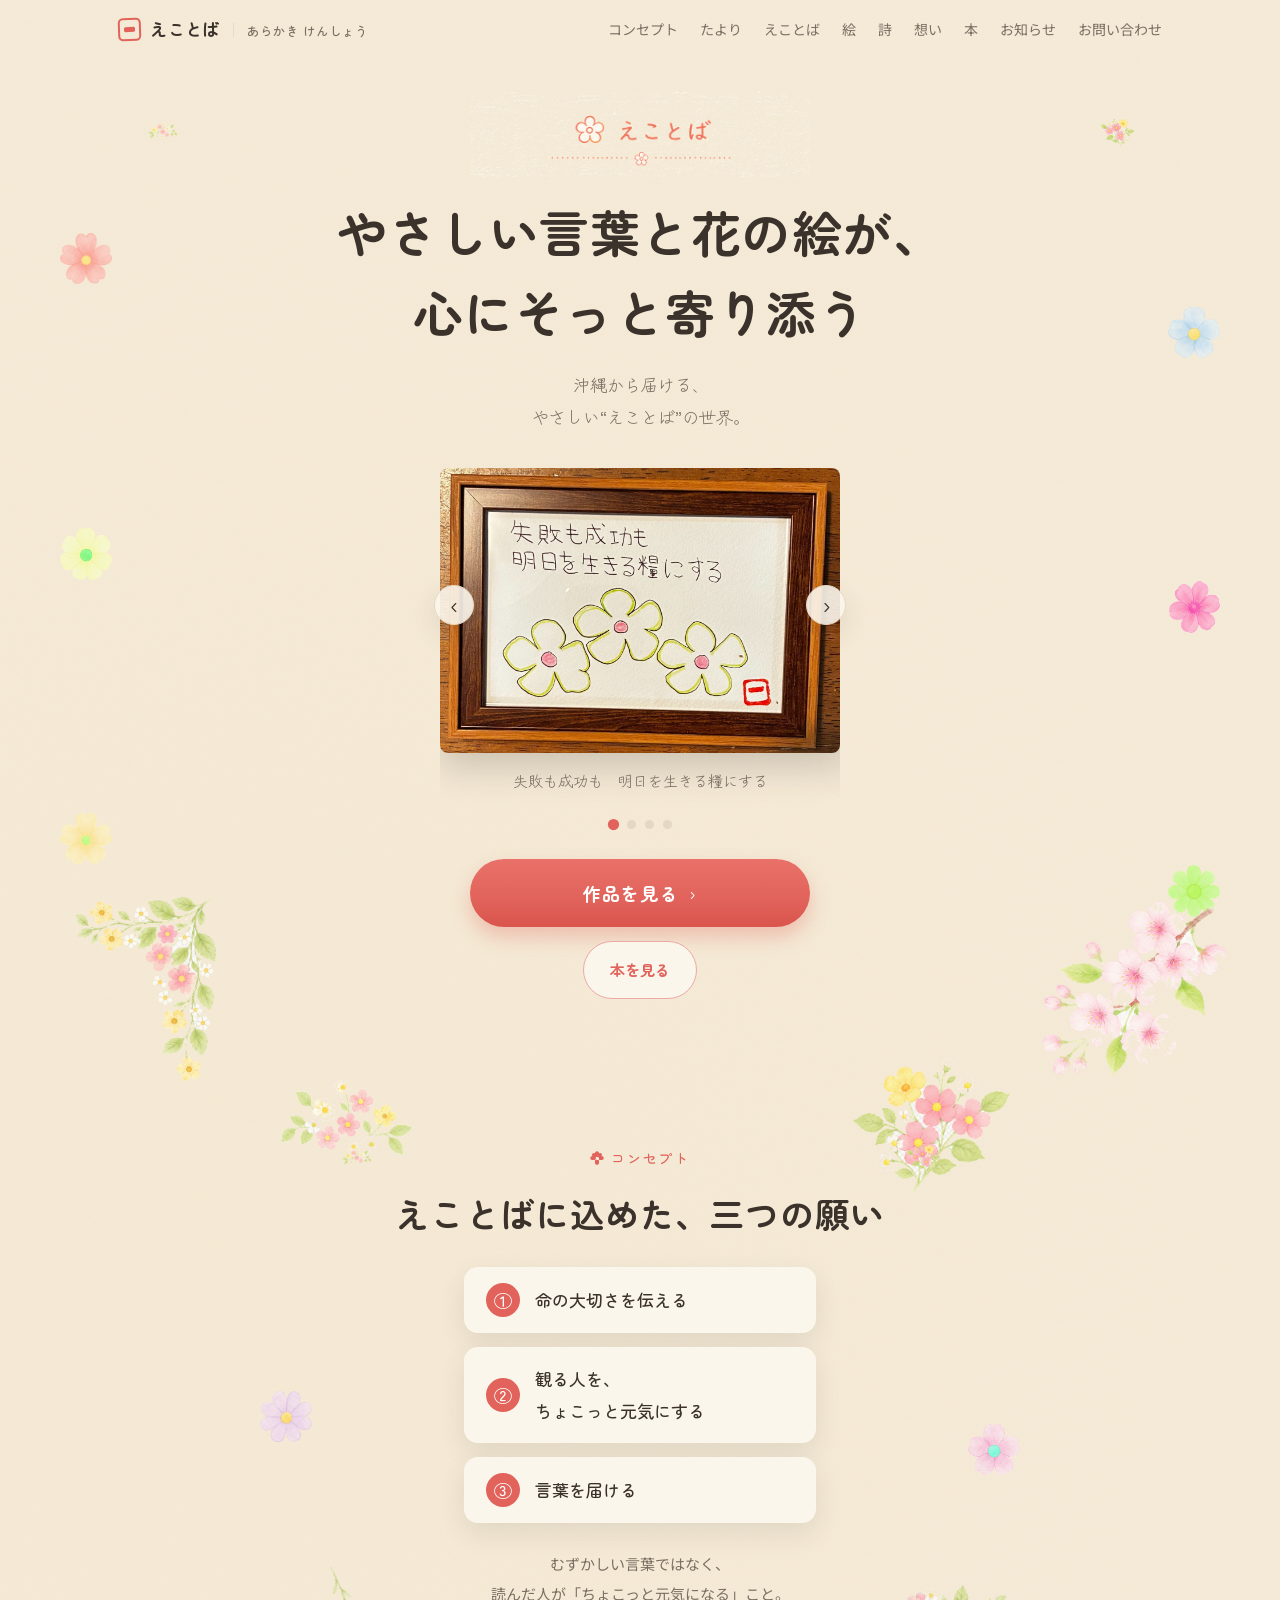
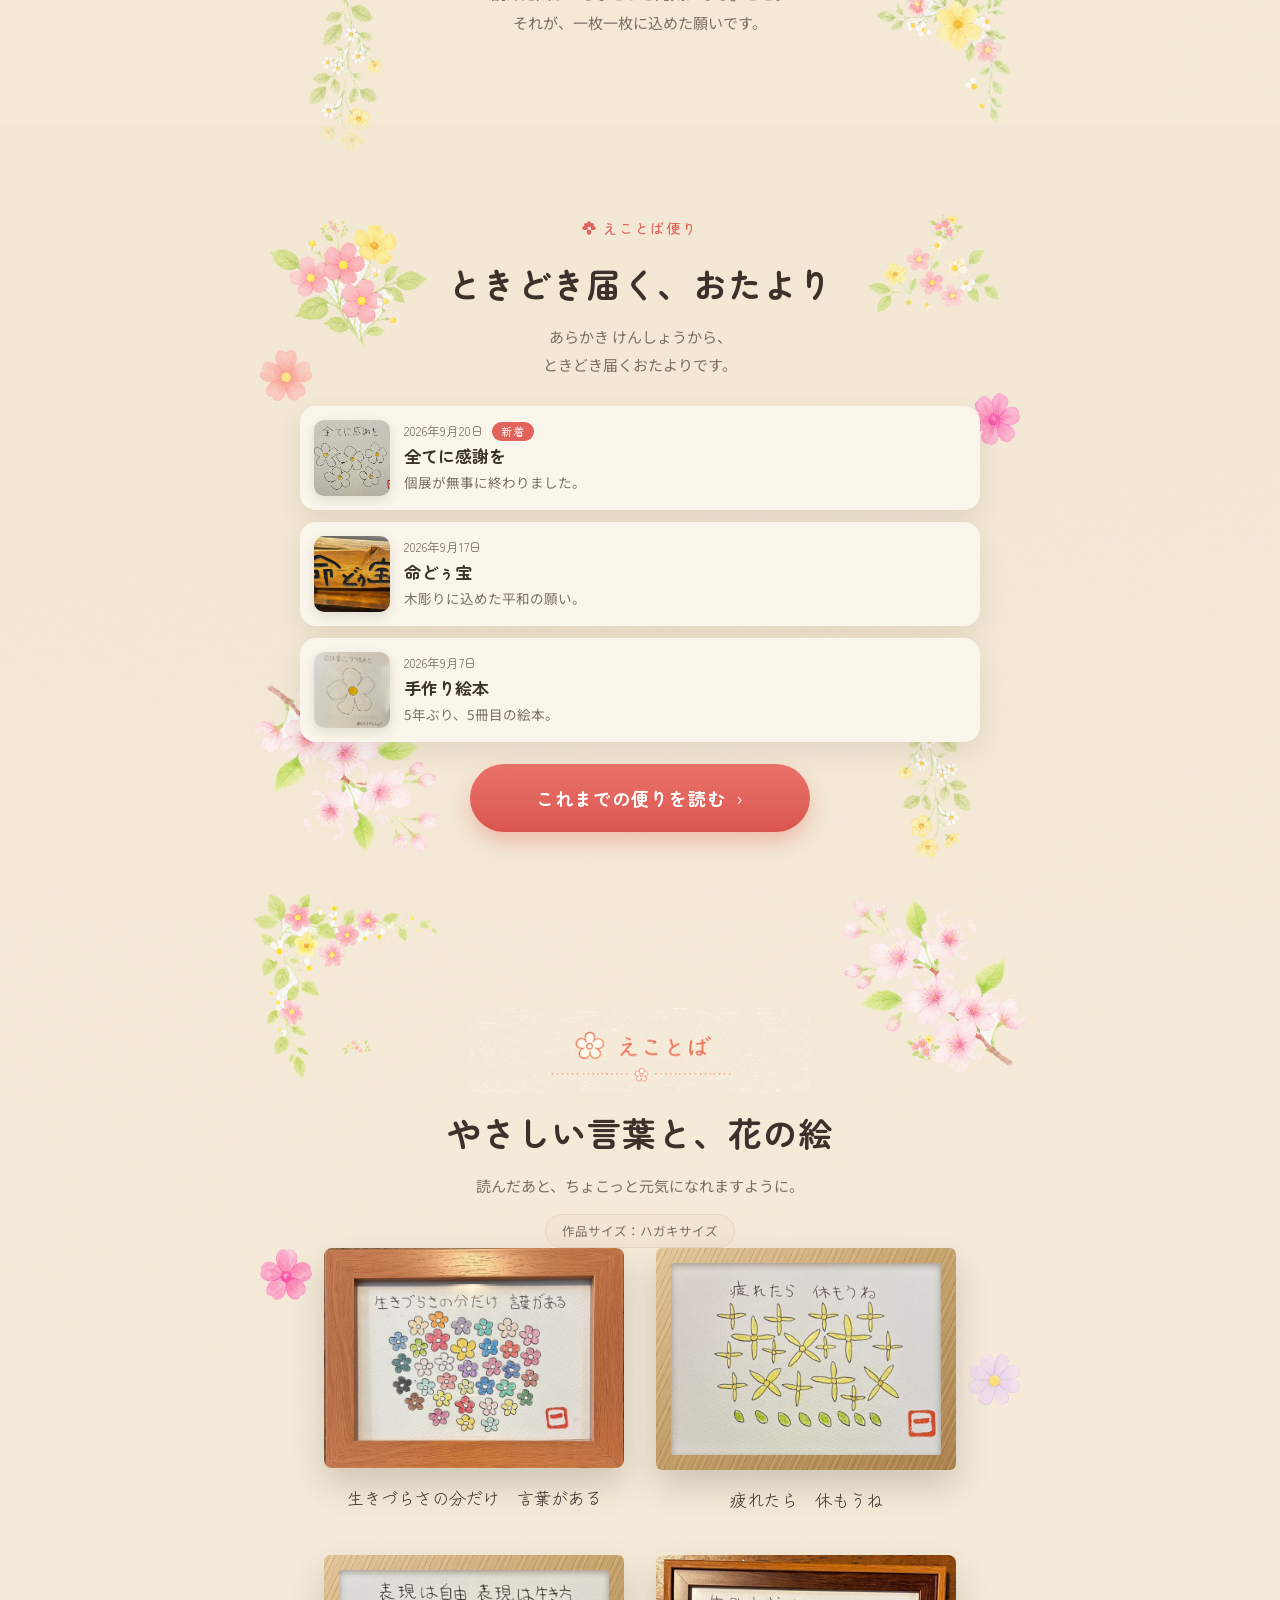
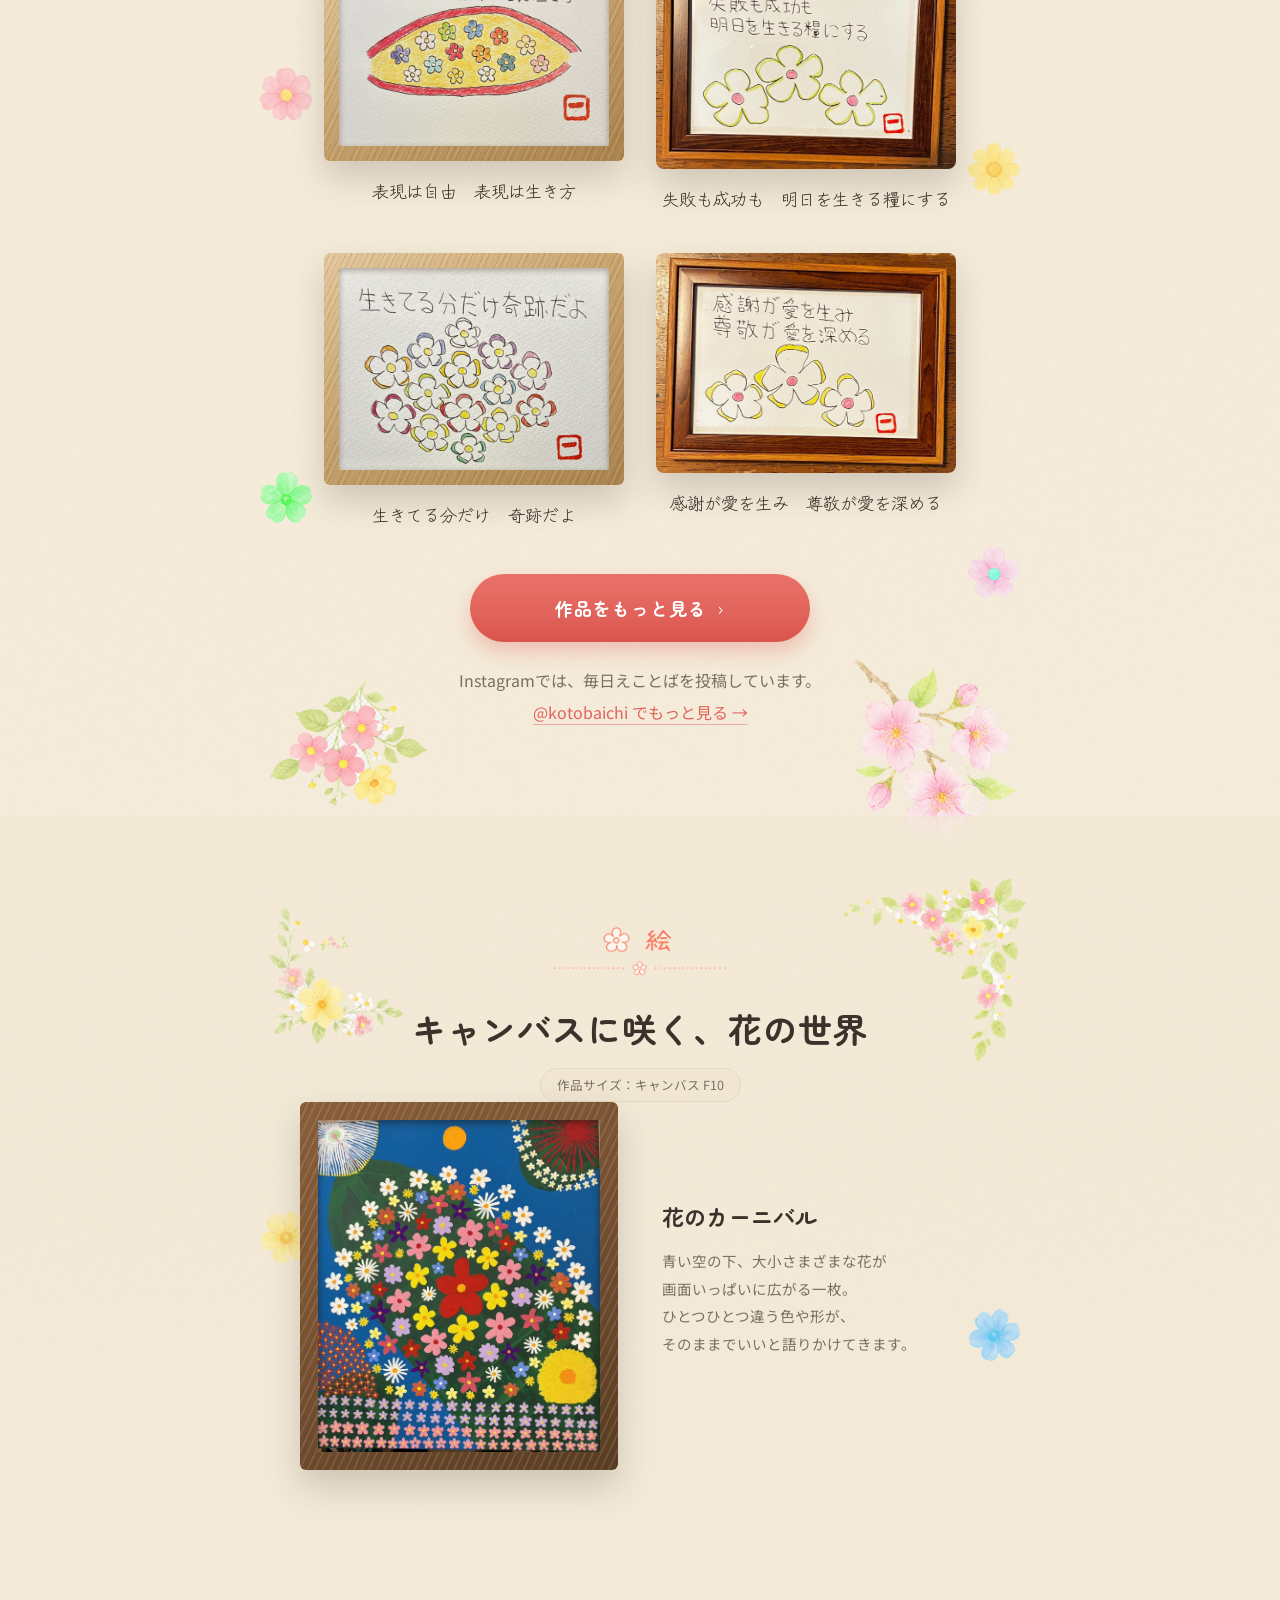
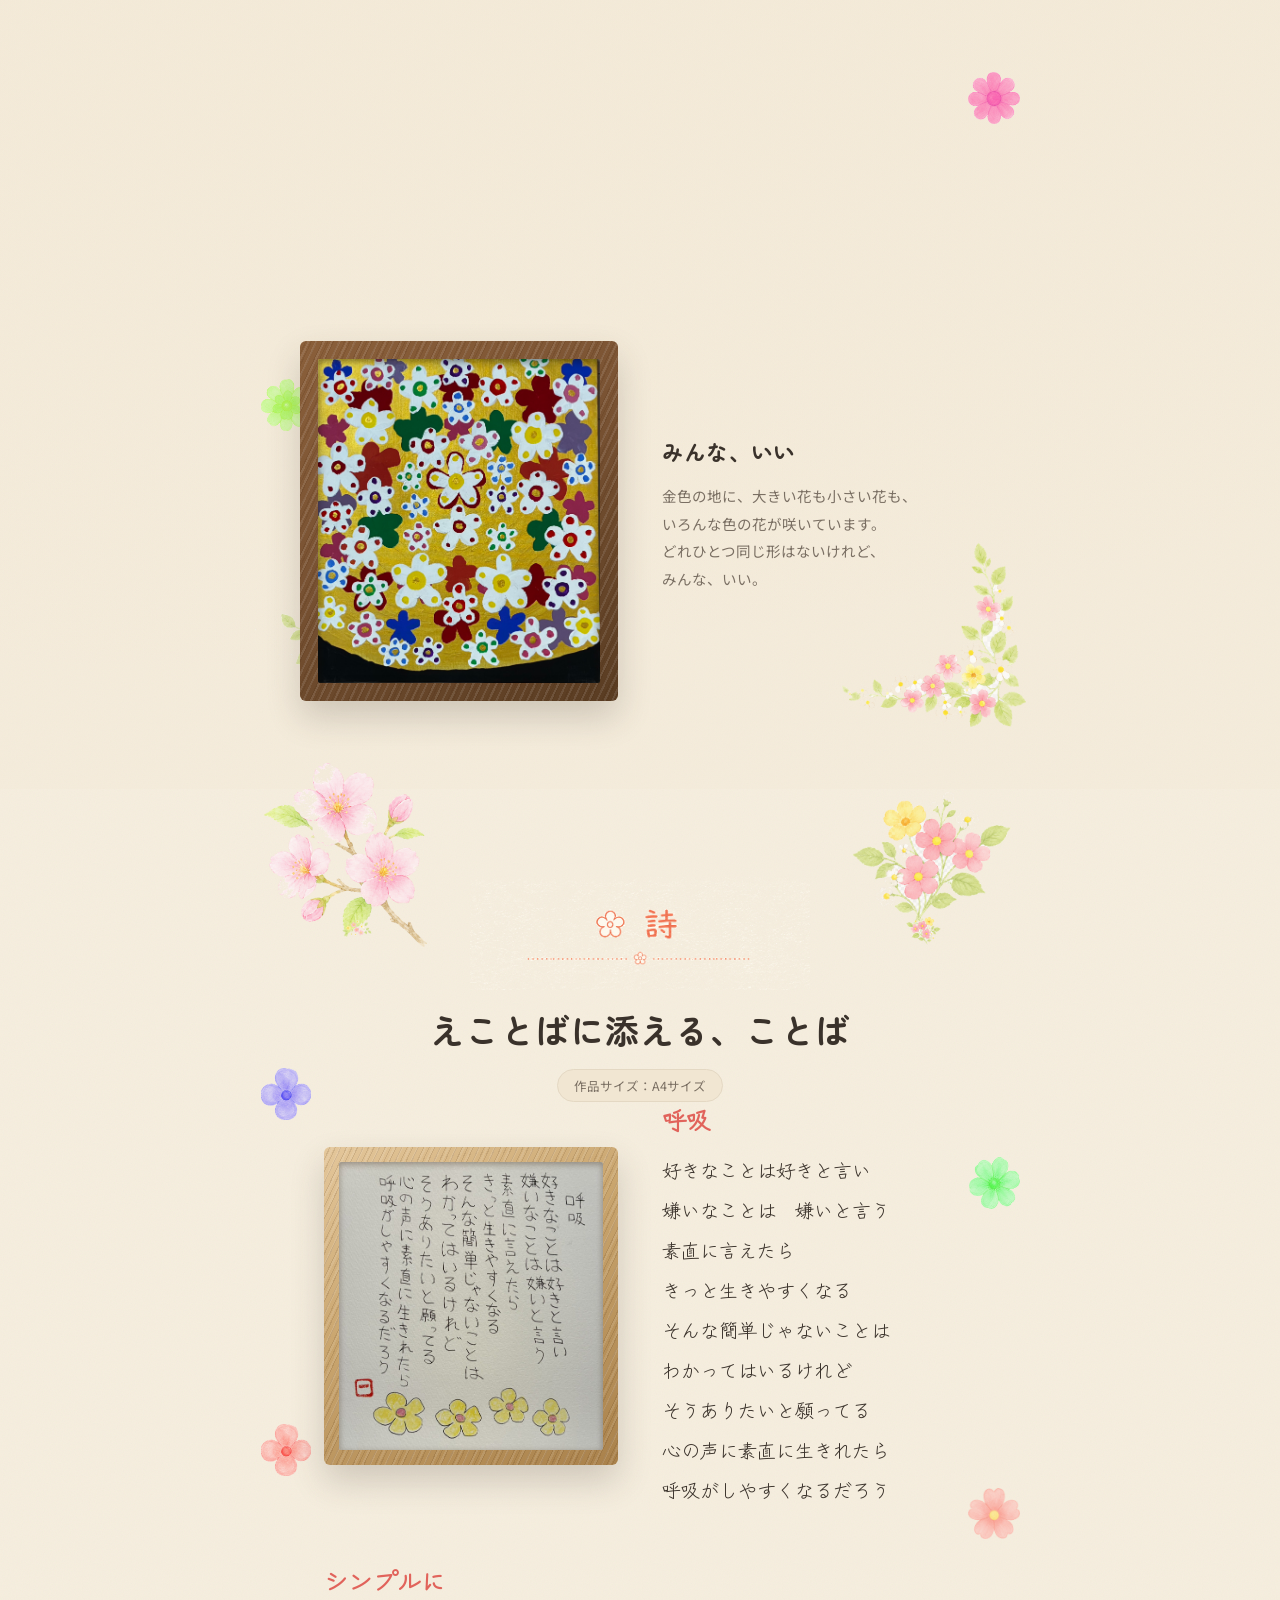
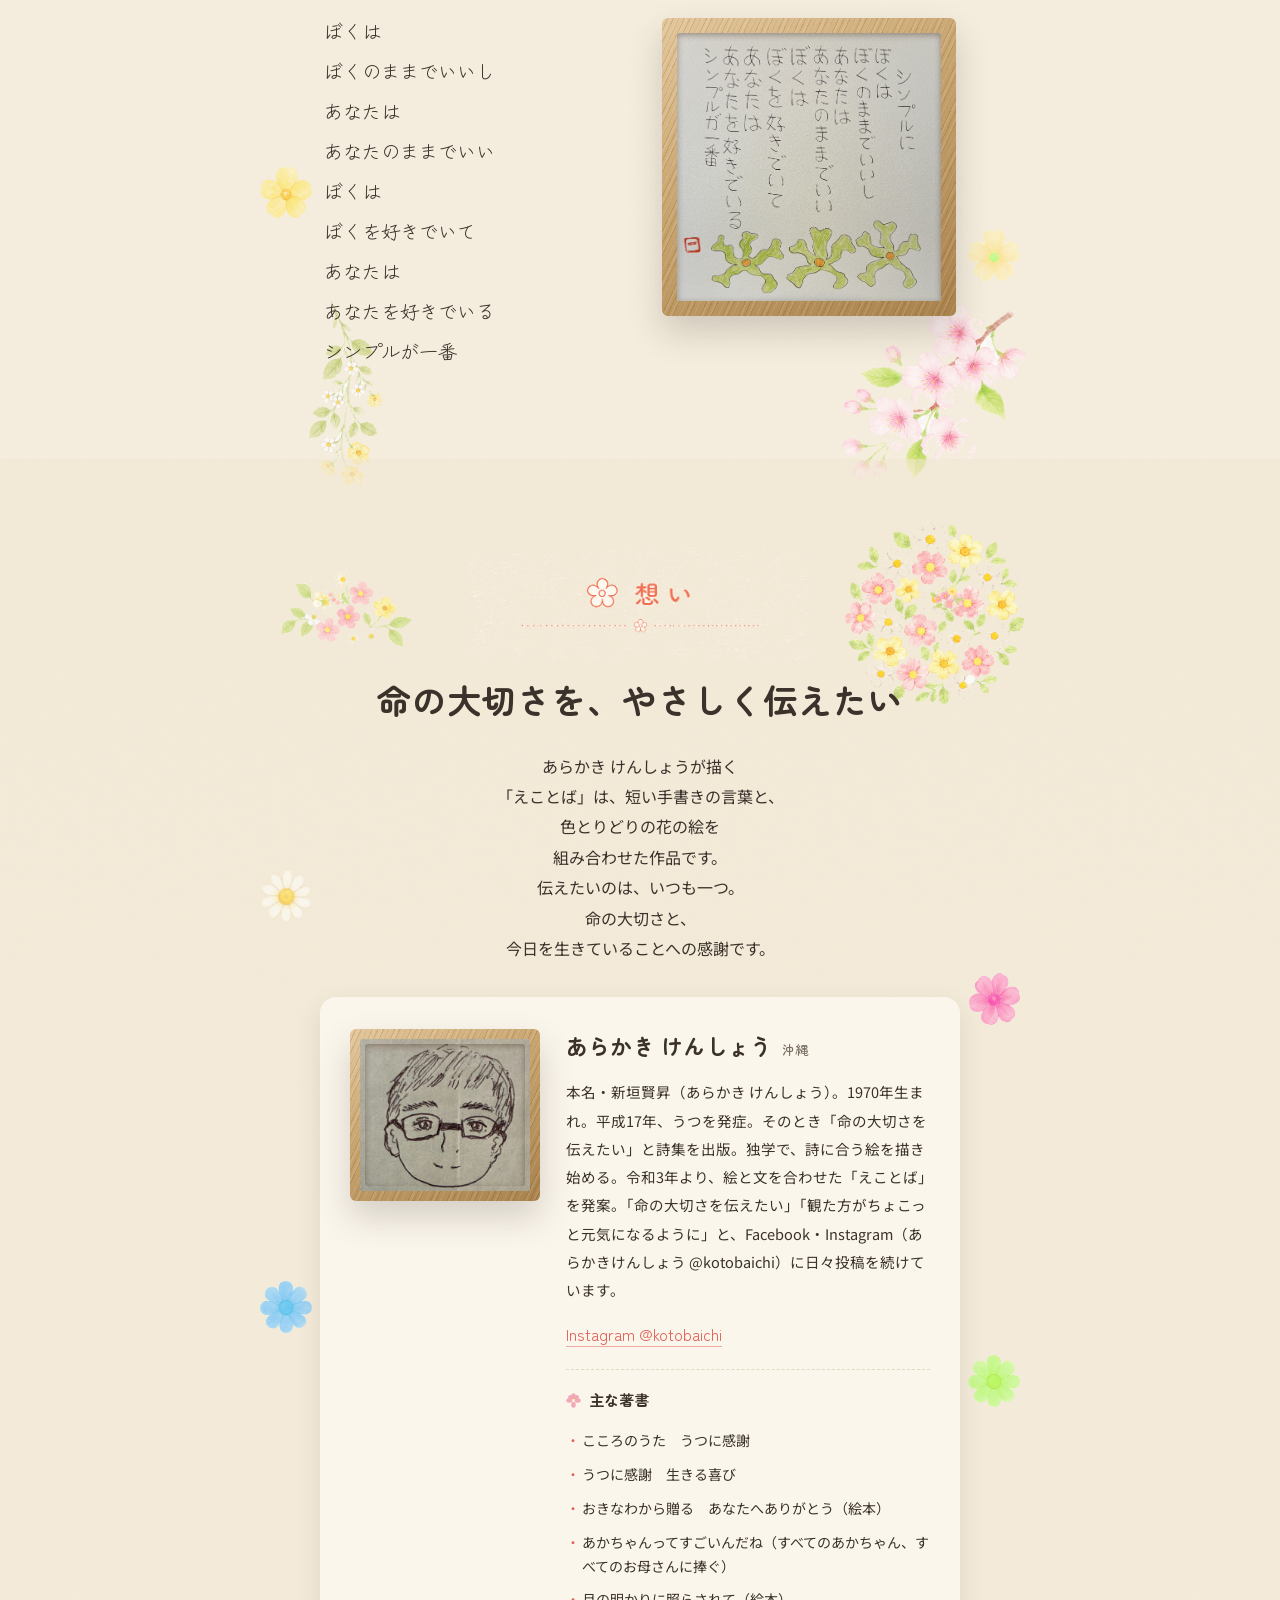
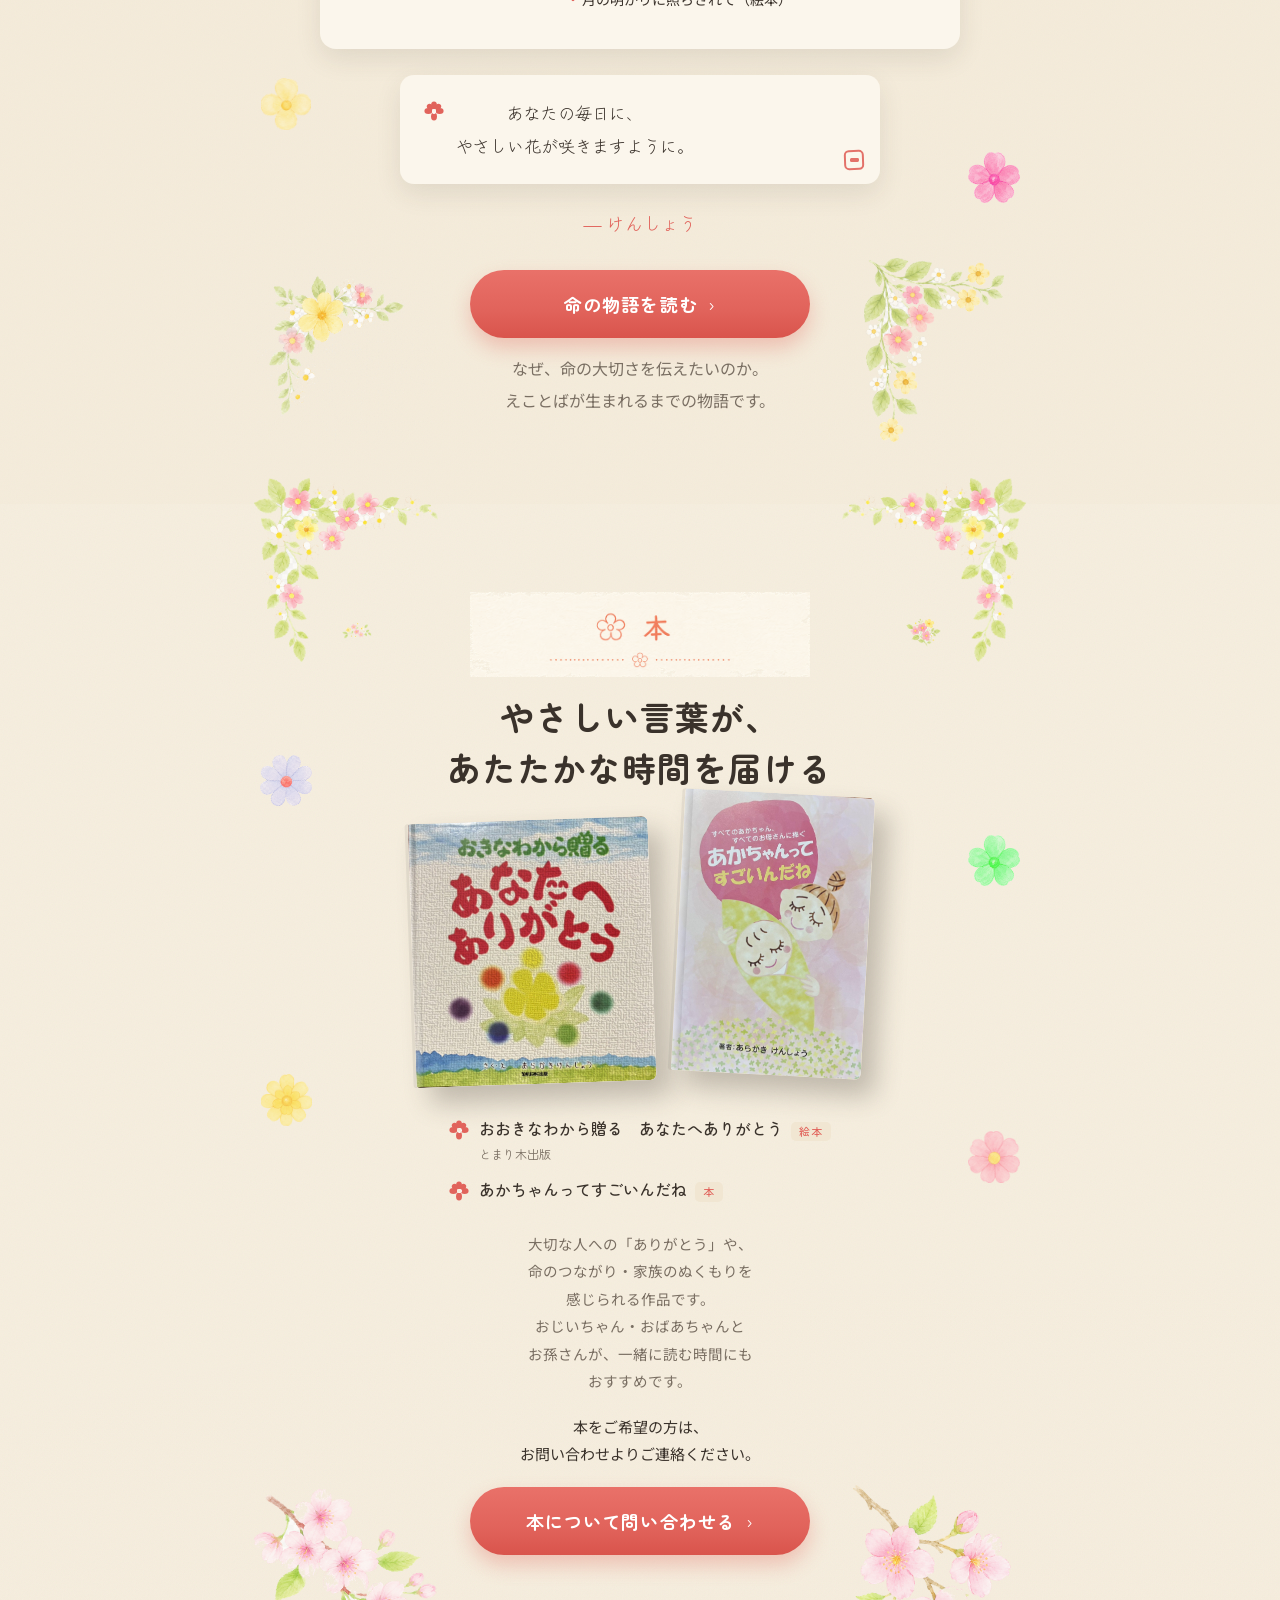
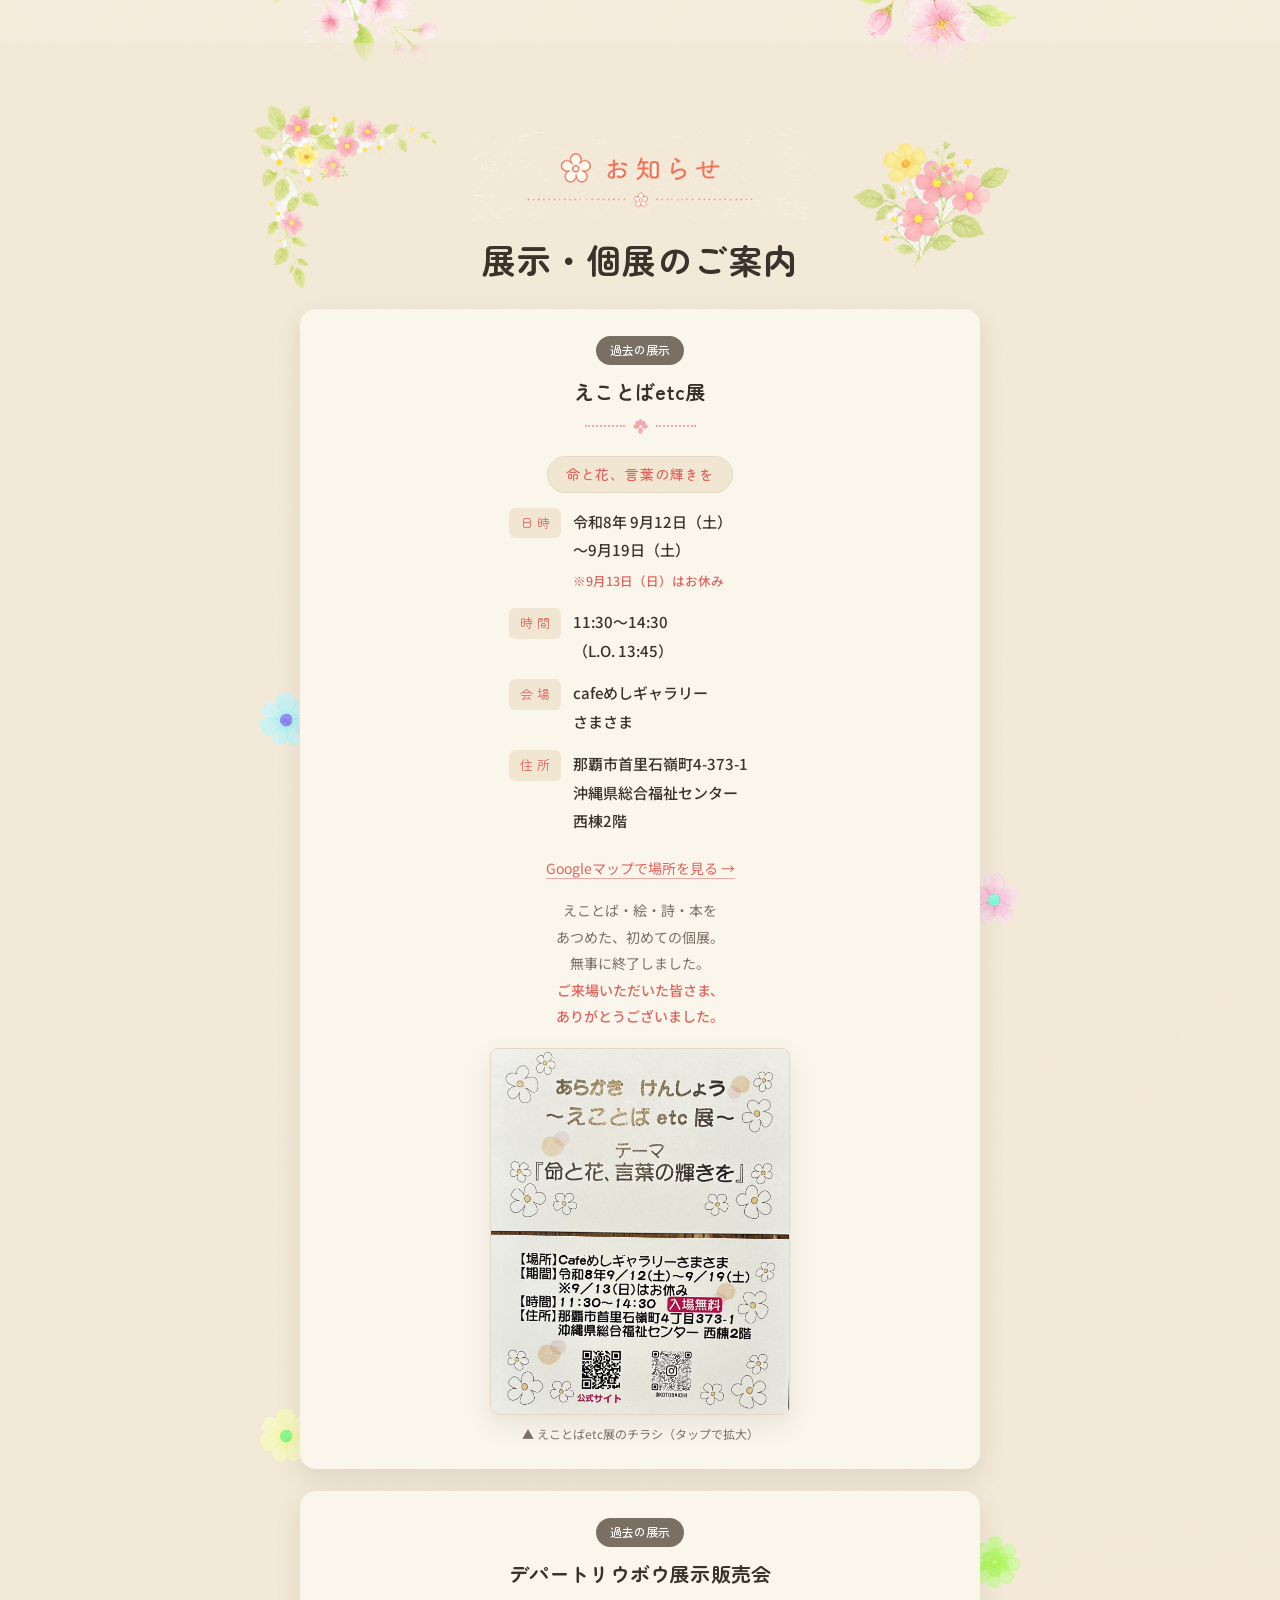
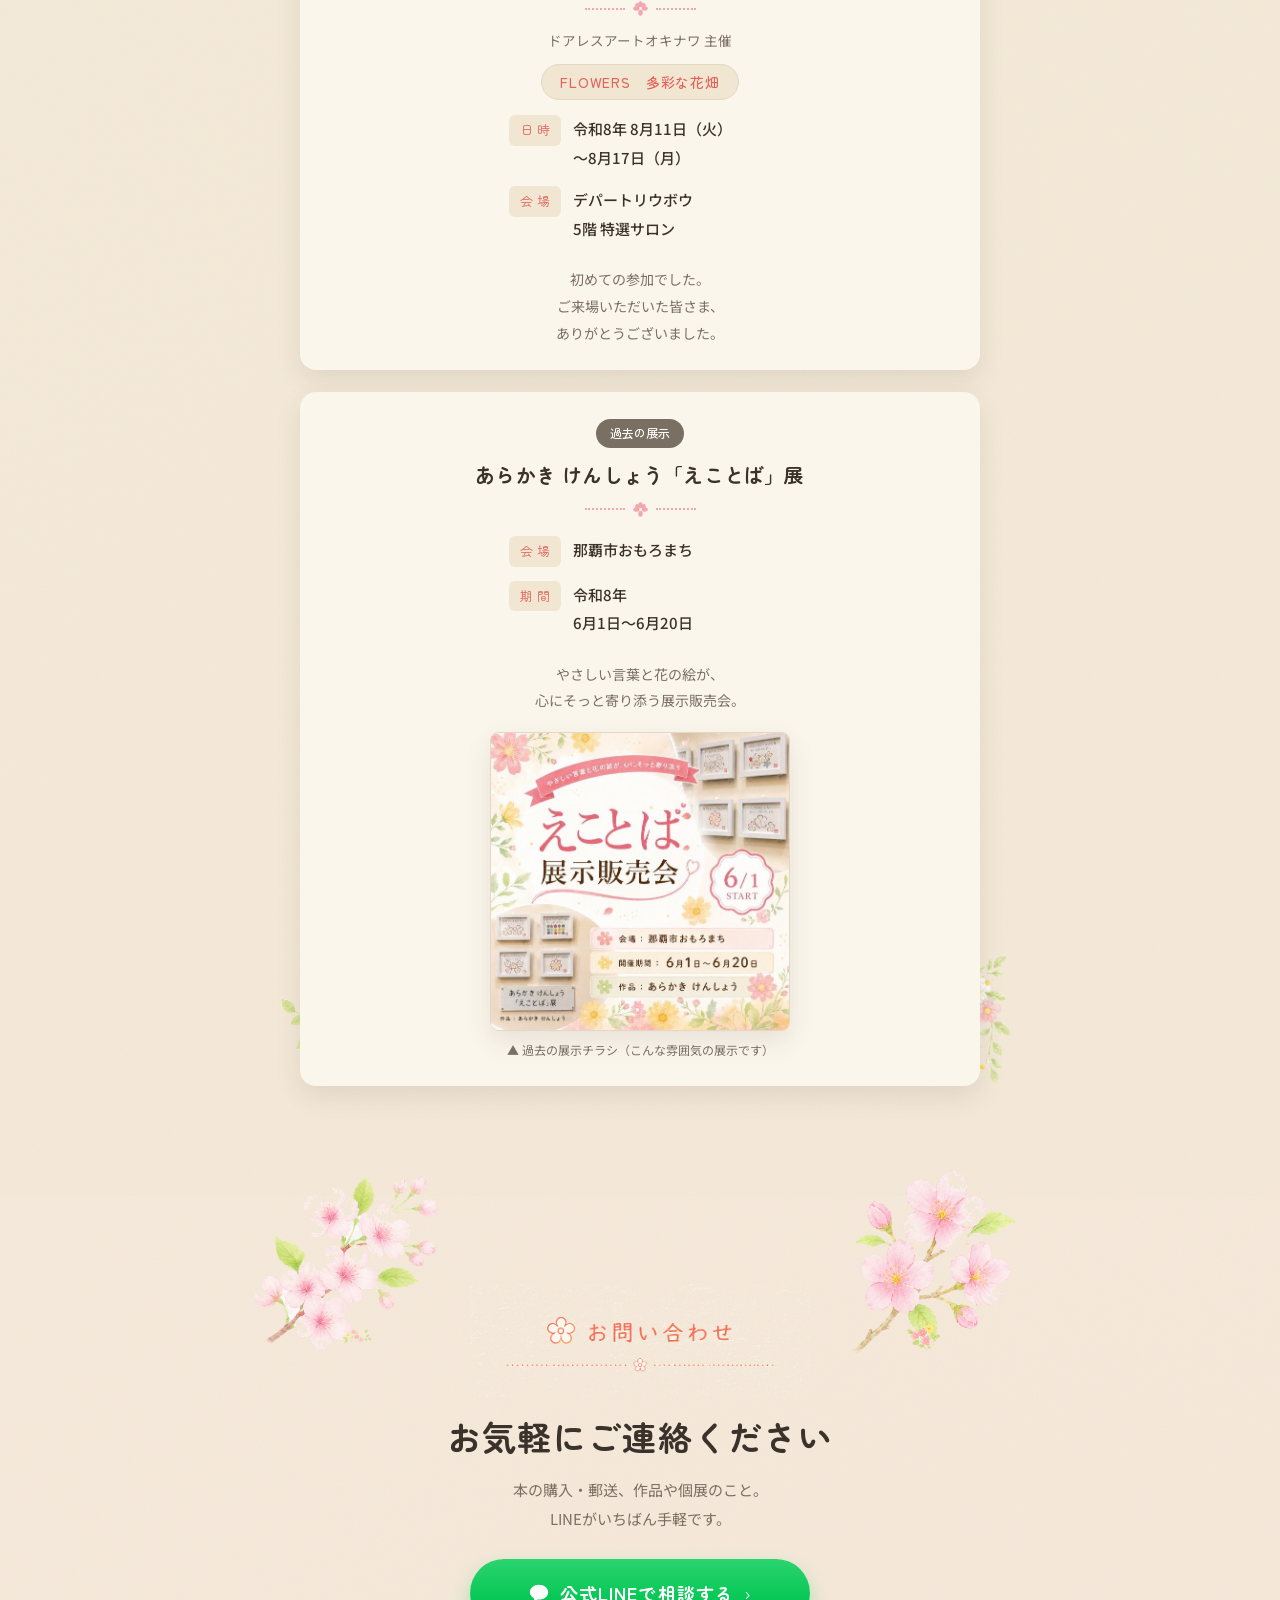
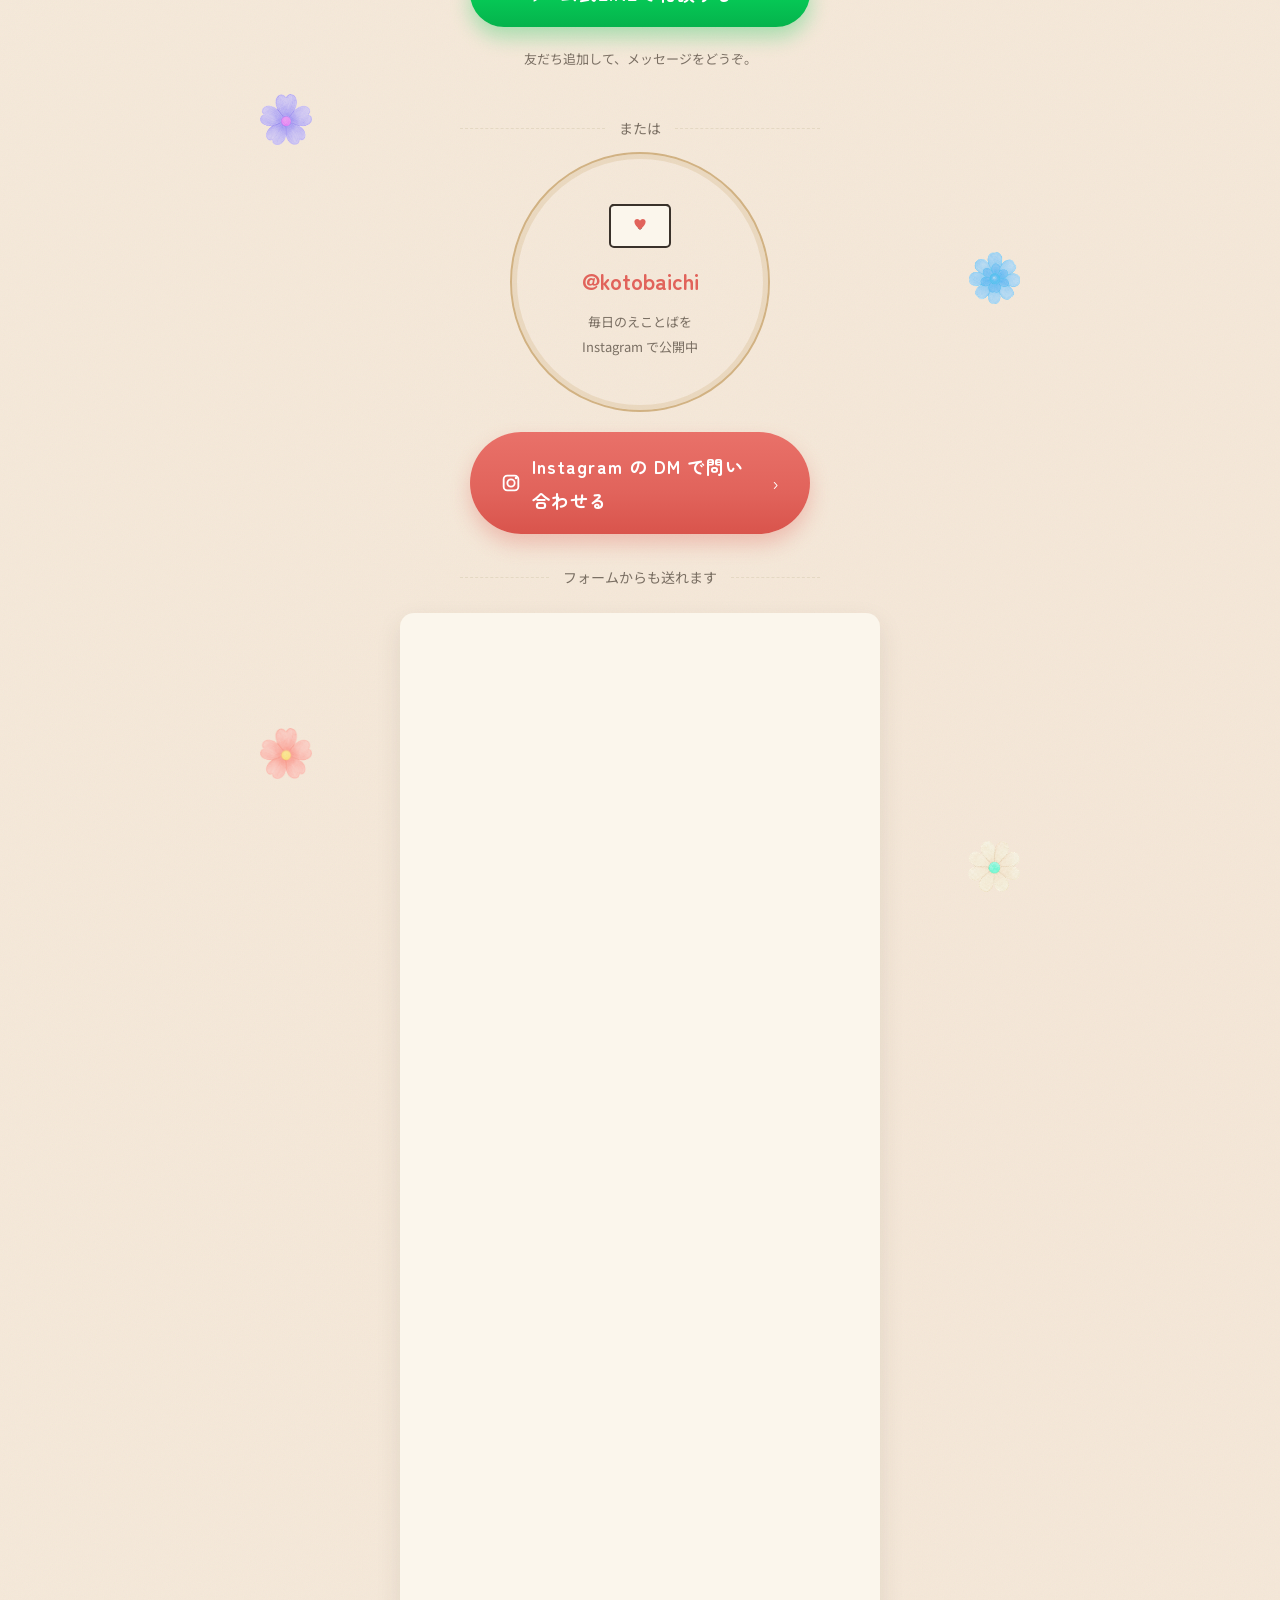
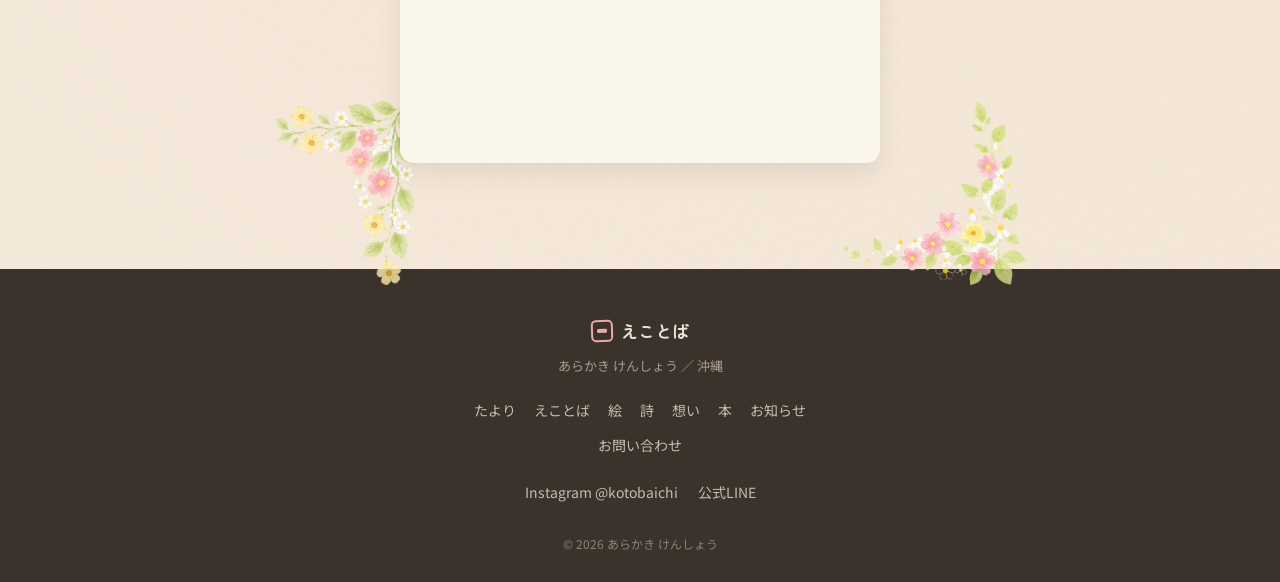
==== commit e35dced9: "トップのえことば便りをコンセプトの直後に移動し、最新3件を並べる - #tayori セクションをお知らせの下からコンセプトの直後へ - 最新1件のカードを、サムネイル付きの最新3件リストに変更（新着" ====
--- a/index.html
+++ b/index.html
@@ -47,7 +47,7 @@
   <link rel="preconnect" href="https://fonts.googleapis.com" />
   <link rel="preconnect" href="https://fonts.gstatic.com" crossorigin />
   <link href="https://fonts.googleapis.com/css2?family=Zen+Maru+Gothic:wght@500;700&family=Noto+Sans+JP:wght@400;500&family=Zen+Kurenaido&display=swap" rel="stylesheet" />
-  <link rel="stylesheet" href="styles.css" />
+  <link rel="stylesheet" href="styles.css?v=20260920" />
 </head>
 <body>
 
@@ -60,13 +60,13 @@
       </a>
       <nav class="site-nav" aria-label="メインナビ">
         <a href="#concept">コンセプト</a>
+        <a href="#tayori">たより</a>
         <a href="#gallery">えことば</a>
         <a href="#paintings">絵</a>
         <a href="#poems">詩</a>
         <a href="#story">想い</a>
         <a href="#books">本</a>
         <a href="#news">お知らせ</a>
-        <a href="#tayori">たより</a>
         <a href="#contact">お問い合わせ</a>
       </nav>
       <button class="nav-toggle" id="navToggle" aria-label="メニューを開く" aria-expanded="false">
@@ -75,13 +75,13 @@
     </div>
     <nav class="mobile-menu" id="mobileMenu" aria-label="モバイルメニュー" hidden>
       <a href="#concept">コンセプト</a>
+      <a href="#tayori">たより</a>
       <a href="#gallery">えことば</a>
       <a href="#paintings">絵</a>
       <a href="#poems">詩</a>
       <a href="#story">想い</a>
       <a href="#books">本</a>
       <a href="#news">お知らせ</a>
-        <a href="#tayori">たより</a>
       <a href="#contact">お問い合わせ</a>
     </nav>
   </header>
@@ -140,6 +140,54 @@
         <li><span class="concept-num">③</span><span>言葉を届ける</span></li>
       </ul>
       <p class="concept-note reveal">むずかしい言葉ではなく、<br />読んだ人が「ちょこっと元気になる」こと。<br />それが、一枚一枚に込めた願いです。</p>
+    </section>
+
+    <!-- ===== えことば便り（最新3件） ===== -->
+    <section class="section section-alt" id="tayori" data-decor="tl:05,tr:07,bl:16,br:03,l1:29,r1:41">
+      <div class="inner">
+        <div class="eyebrow reveal">
+          <p class="eyebrow-label"><span class="flower flower-red" aria-hidden="true"></span>えことば便り</p>
+        </div>
+        <h2 class="section-title reveal"><span class="nb">ときどき届く、</span><span class="nb">おたより</span></h2>
+        <p class="section-lead reveal">あらかき けんしょうから、<br />ときどき届くおたよりです。</p>
+
+        <ul class="tayori-latest reveal">
+          <li>
+            <a href="tayori.html#tayori-08">
+              <span class="tayori-latest-thumb"><img src="images/tayori/tayori-08.jpg" alt="" loading="lazy" /></span>
+              <span class="tayori-latest-text">
+                <span class="tayori-latest-date">2026年9月20日<span class="tayori-new">新着</span></span>
+                <span class="tayori-latest-title">全てに感謝を</span>
+                <span class="tayori-latest-excerpt">個展が無事に終わりました。</span>
+              </span>
+            </a>
+          </li>
+          <li>
+            <a href="tayori.html#tayori-07">
+              <span class="tayori-latest-thumb"><img src="images/tayori/tayori-07.jpg" alt="" loading="lazy" /></span>
+              <span class="tayori-latest-text">
+                <span class="tayori-latest-date">2026年9月17日</span>
+                <span class="tayori-latest-title">命どぅ宝</span>
+                <span class="tayori-latest-excerpt">木彫りに込めた平和の願い。</span>
+              </span>
+            </a>
+          </li>
+          <li>
+            <a href="tayori.html#tayori-06">
+              <span class="tayori-latest-thumb"><img src="images/tayori/tayori-06.jpg" alt="" loading="lazy" /></span>
+              <span class="tayori-latest-text">
+                <span class="tayori-latest-date">2026年9月7日</span>
+                <span class="tayori-latest-title">手作り絵本</span>
+                <span class="tayori-latest-excerpt">5年ぶり、5冊目の絵本。</span>
+              </span>
+            </a>
+          </li>
+        </ul>
+
+        <div class="gallery-more reveal" style="margin-top:22px;">
+          <a href="tayori.html" class="btn btn-pill">これまでの便りを読む<span class="chev">›</span></a>
+        </div>
+      </div>
     </section>
 
     <!-- ===== えことば ===== -->
@@ -380,24 +428,6 @@
       </div>
     </section>
 
-    <!-- ===== えことば便り ===== -->
-    <section class="section" id="tayori" data-decor="tl:05,tr:07,bl:16,br:03,l1:29,r1:41">
-      <div class="eyebrow reveal">
-        <p class="eyebrow-label"><span class="flower flower-red" aria-hidden="true"></span>えことば便り</p>
-      </div>
-      <h2 class="section-title reveal"><span class="nb">ときどき届く、</span><span class="nb">おたより</span></h2>
-
-      <article class="news-card news-center reveal" style="margin-top:24px;">
-        <span class="news-badge">最新のたより</span>
-        <h3 class="news-title"><span class="nb">全てに感謝を</span></h3>
-        <div class="news-rule"><span class="flower flower-sm" aria-hidden="true"></span></div>
-        <p class="news-note">2026年9月20日<br />初めての個展が、<br />無事に終わりました。<br />感謝の気持ちを<br />綴りました。</p>
-      </article>
-      <div class="gallery-more reveal" style="margin-top:26px;">
-        <a href="tayori.html" class="btn btn-pill">えことば便りを読む<span class="chev">›</span></a>
-      </div>
-    </section>
-
     <!-- ===== お問い合わせ ===== -->
     <section class="section" id="contact" data-decor="tl:16,tr:15,bl:09,br:01,l1:38,l2:29,r1:48,r2:45">
       <div class="eyebrow reveal">
@@ -442,13 +472,13 @@
       </div>
       <p class="footer-place">あらかき けんしょう ／ 沖縄</p>
       <nav class="footer-nav" aria-label="フッターナビ">
+        <a href="#tayori">たより</a>
         <a href="#gallery">えことば</a>
         <a href="#paintings">絵</a>
         <a href="#poems">詩</a>
         <a href="#story">想い</a>
         <a href="#books">本</a>
         <a href="#news">お知らせ</a>
-        <a href="#tayori">たより</a>
         <a href="#contact">お問い合わせ</a>
       </nav>
       <div class="footer-sns">
--- a/styles.css
+++ b/styles.css
@@ -602,6 +602,49 @@
 .news-note { margin: 16px 0 0; font-size: 14px; color: var(--ink-soft); text-align: center; }
 .news-note a { color: var(--accent); border-bottom: 1px solid var(--accent-soft); }
 
+/* ===== えことば便り：トップの最新3件リスト ===== */
+.tayori-latest { list-style: none; margin: 26px 0 0; padding: 0; }
+.tayori-latest li { margin-bottom: 12px; }
+.tayori-latest li:last-child { margin-bottom: 0; }
+.tayori-latest a {
+  display: grid; grid-template-columns: 76px 1fr; gap: 14px; align-items: center;
+  background: var(--paper-soft); border-radius: 16px; box-shadow: var(--shadow-card);
+  padding: 14px; color: inherit; text-decoration: none;
+  transition: transform .18s ease, box-shadow .18s ease;
+}
+.tayori-latest a:hover, .tayori-latest a:focus-visible {
+  transform: translateY(-2px); box-shadow: 0 14px 30px rgba(58, 50, 43, 0.14);
+}
+.tayori-latest-thumb {
+  width: 76px; height: 76px; border-radius: 10px; overflow: hidden;
+  box-shadow: 0 4px 12px rgba(58, 50, 43, 0.14);
+}
+.tayori-latest-thumb img { width: 100%; height: 100%; object-fit: cover; display: block; }
+.tayori-latest-text { display: block; min-width: 0; }
+.tayori-latest-date {
+  display: flex; align-items: center; gap: 8px;
+  font-family: var(--font-display); font-size: 12.5px; color: var(--ink-soft);
+  line-height: 1.6;
+}
+.tayori-new {
+  font-size: 11px; color: #fff; background: var(--accent);
+  border-radius: 999px; padding: 1px 9px; letter-spacing: .08em; white-space: nowrap;
+}
+.tayori-latest-title {
+  display: block; font-family: var(--font-display); font-weight: 700;
+  font-size: 17px; line-height: 1.5; margin-top: 2px;
+}
+.tayori-latest-excerpt {
+  display: block; font-size: 13.5px; color: var(--ink-soft); line-height: 1.7; margin-top: 2px;
+}
+/* 360pxより狭い端末：サムネと文字を少し詰める */
+@media (max-width: 359px) {
+  .tayori-latest a { grid-template-columns: 64px 1fr; gap: 11px; padding: 12px; }
+  .tayori-latest-thumb { width: 64px; height: 64px; }
+  .tayori-latest-title { font-size: 16px; }
+  .tayori-latest-excerpt { font-size: 13px; }
+}
+
 /* ===== お問い合わせ（リース） ===== */
 .contact-wreath {
   position: relative;
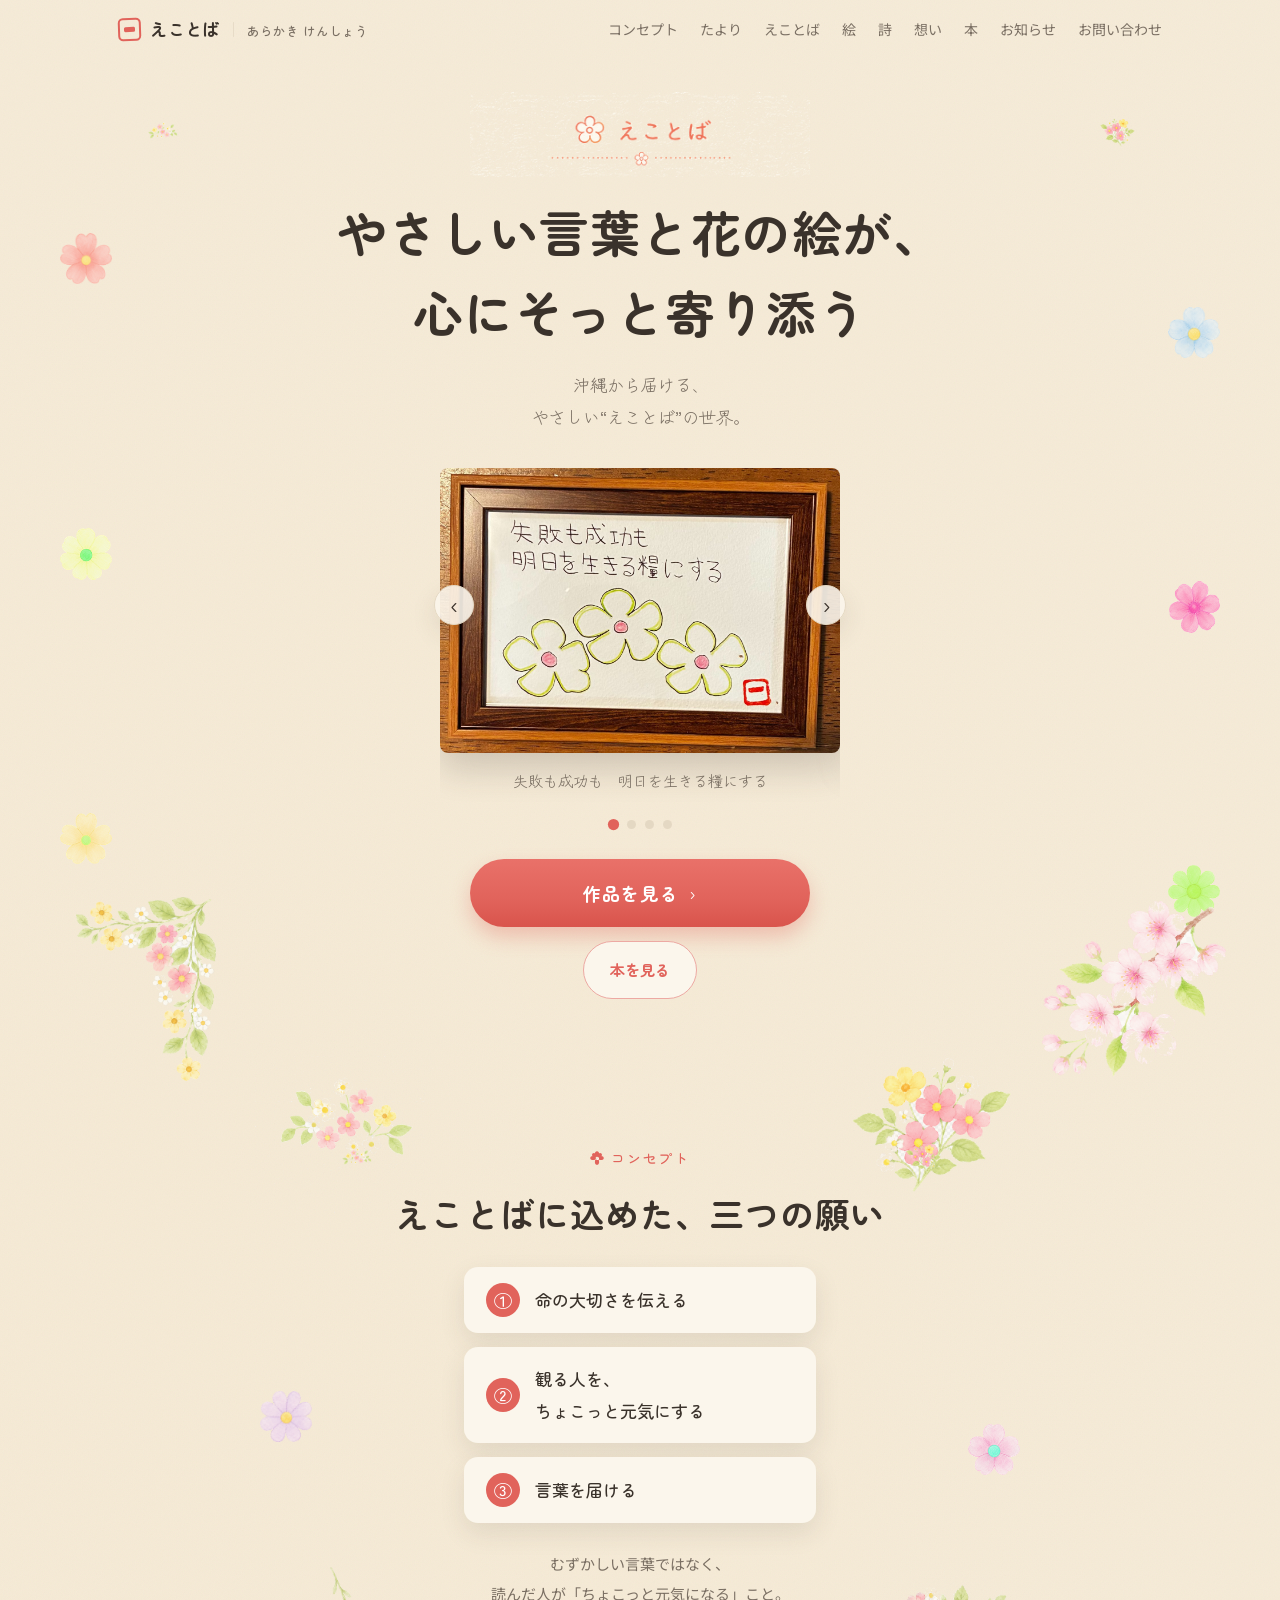
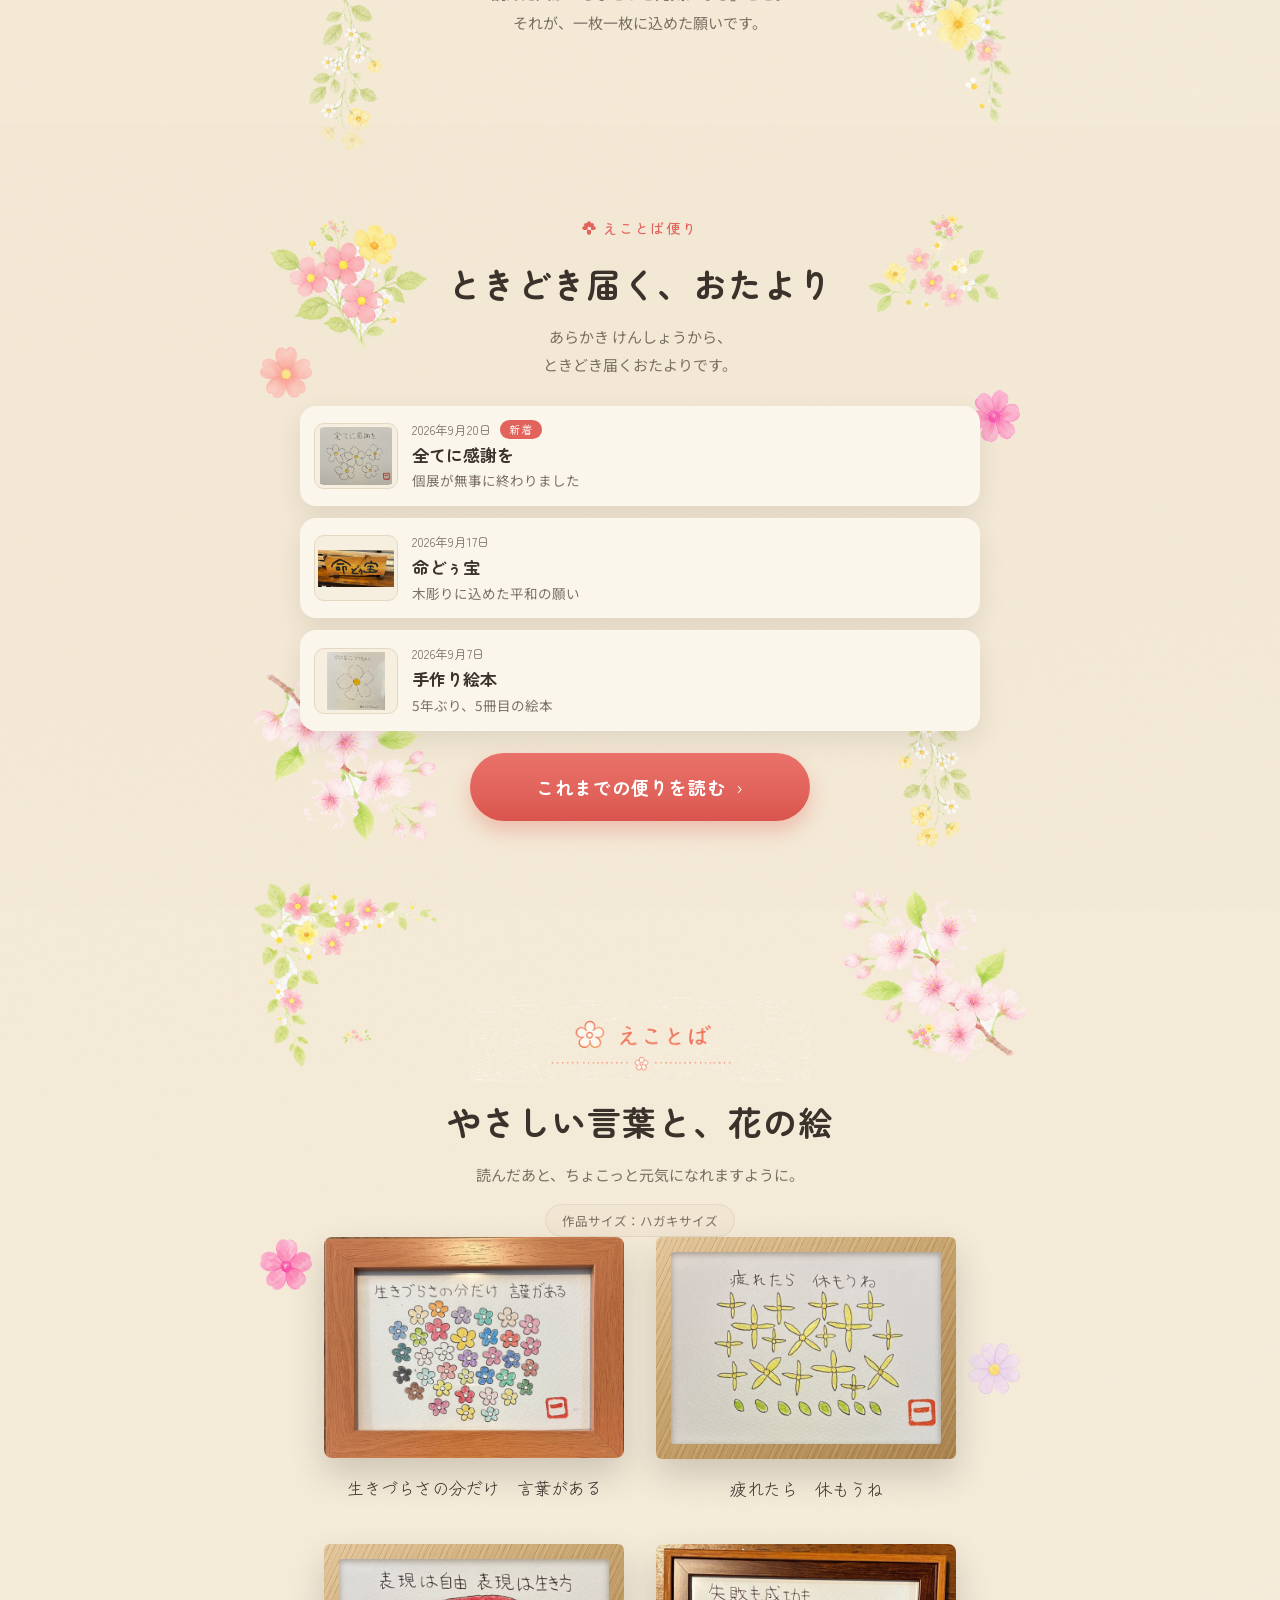
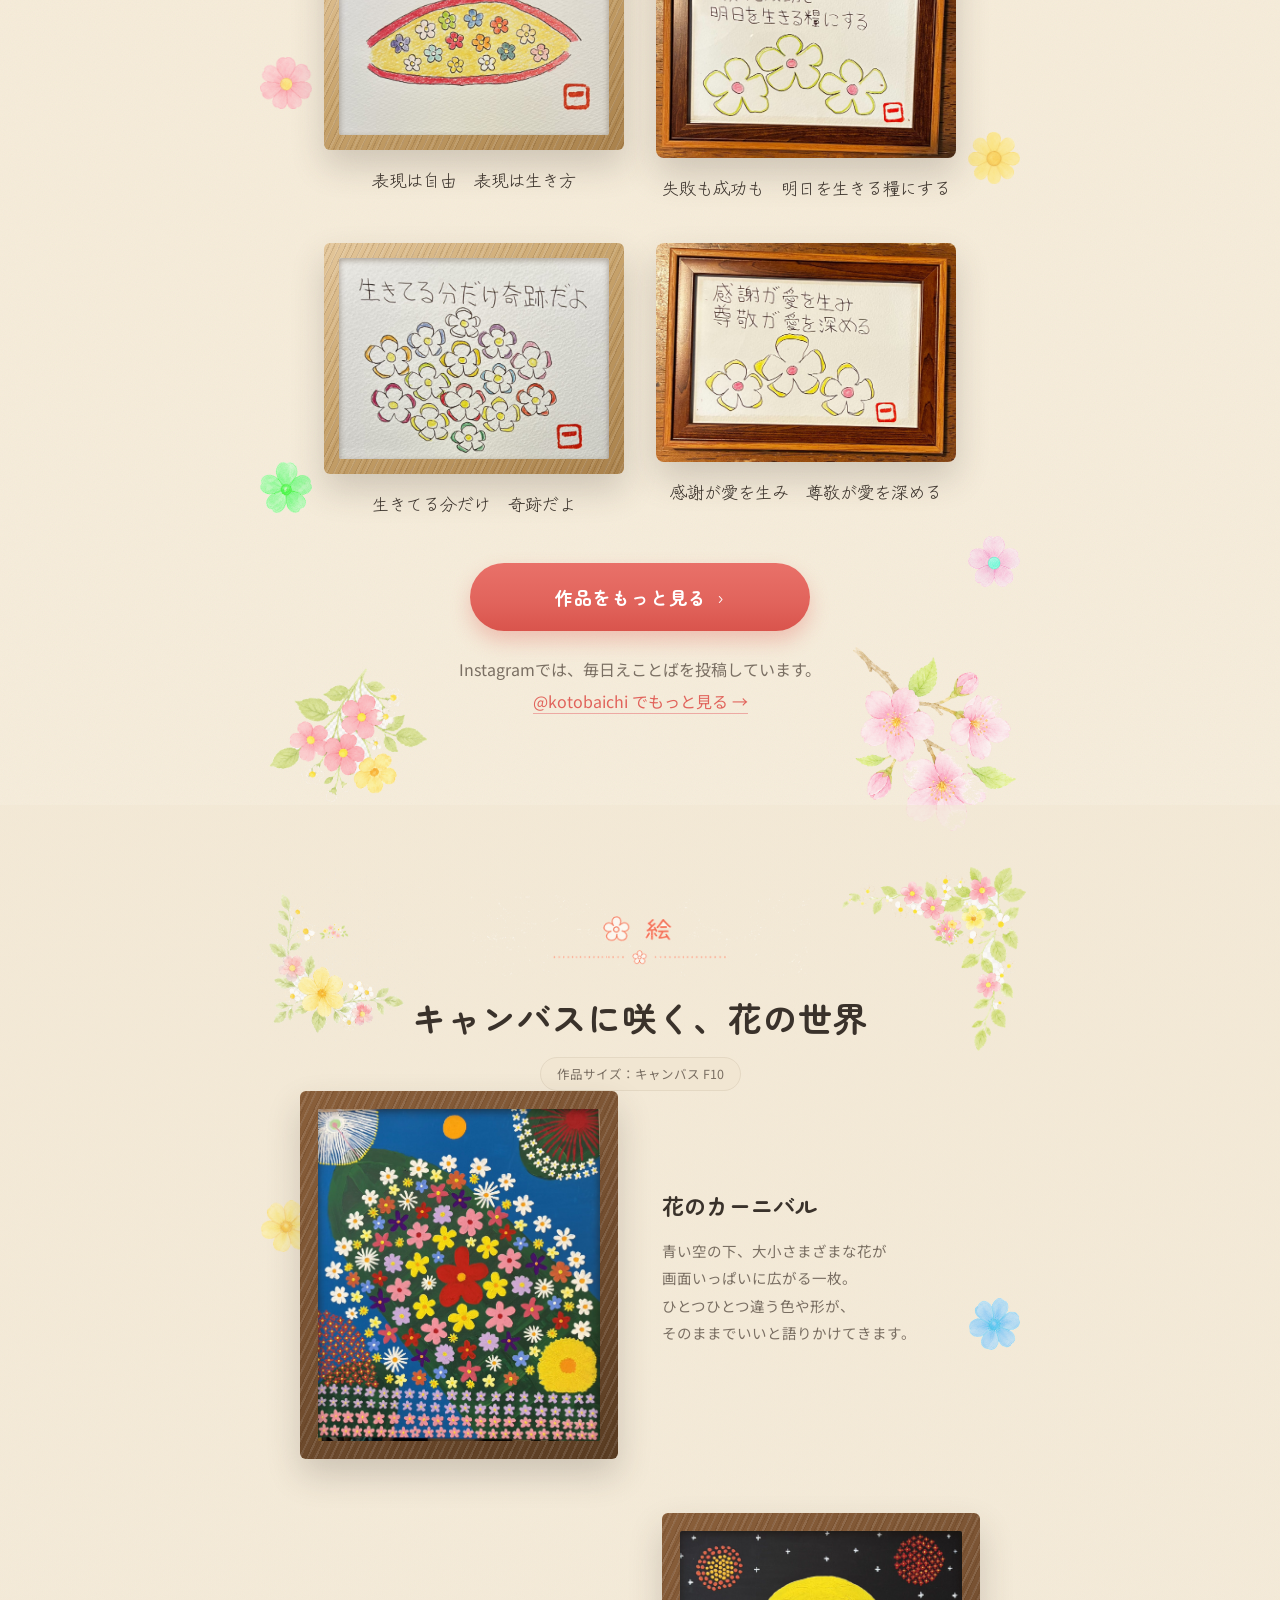
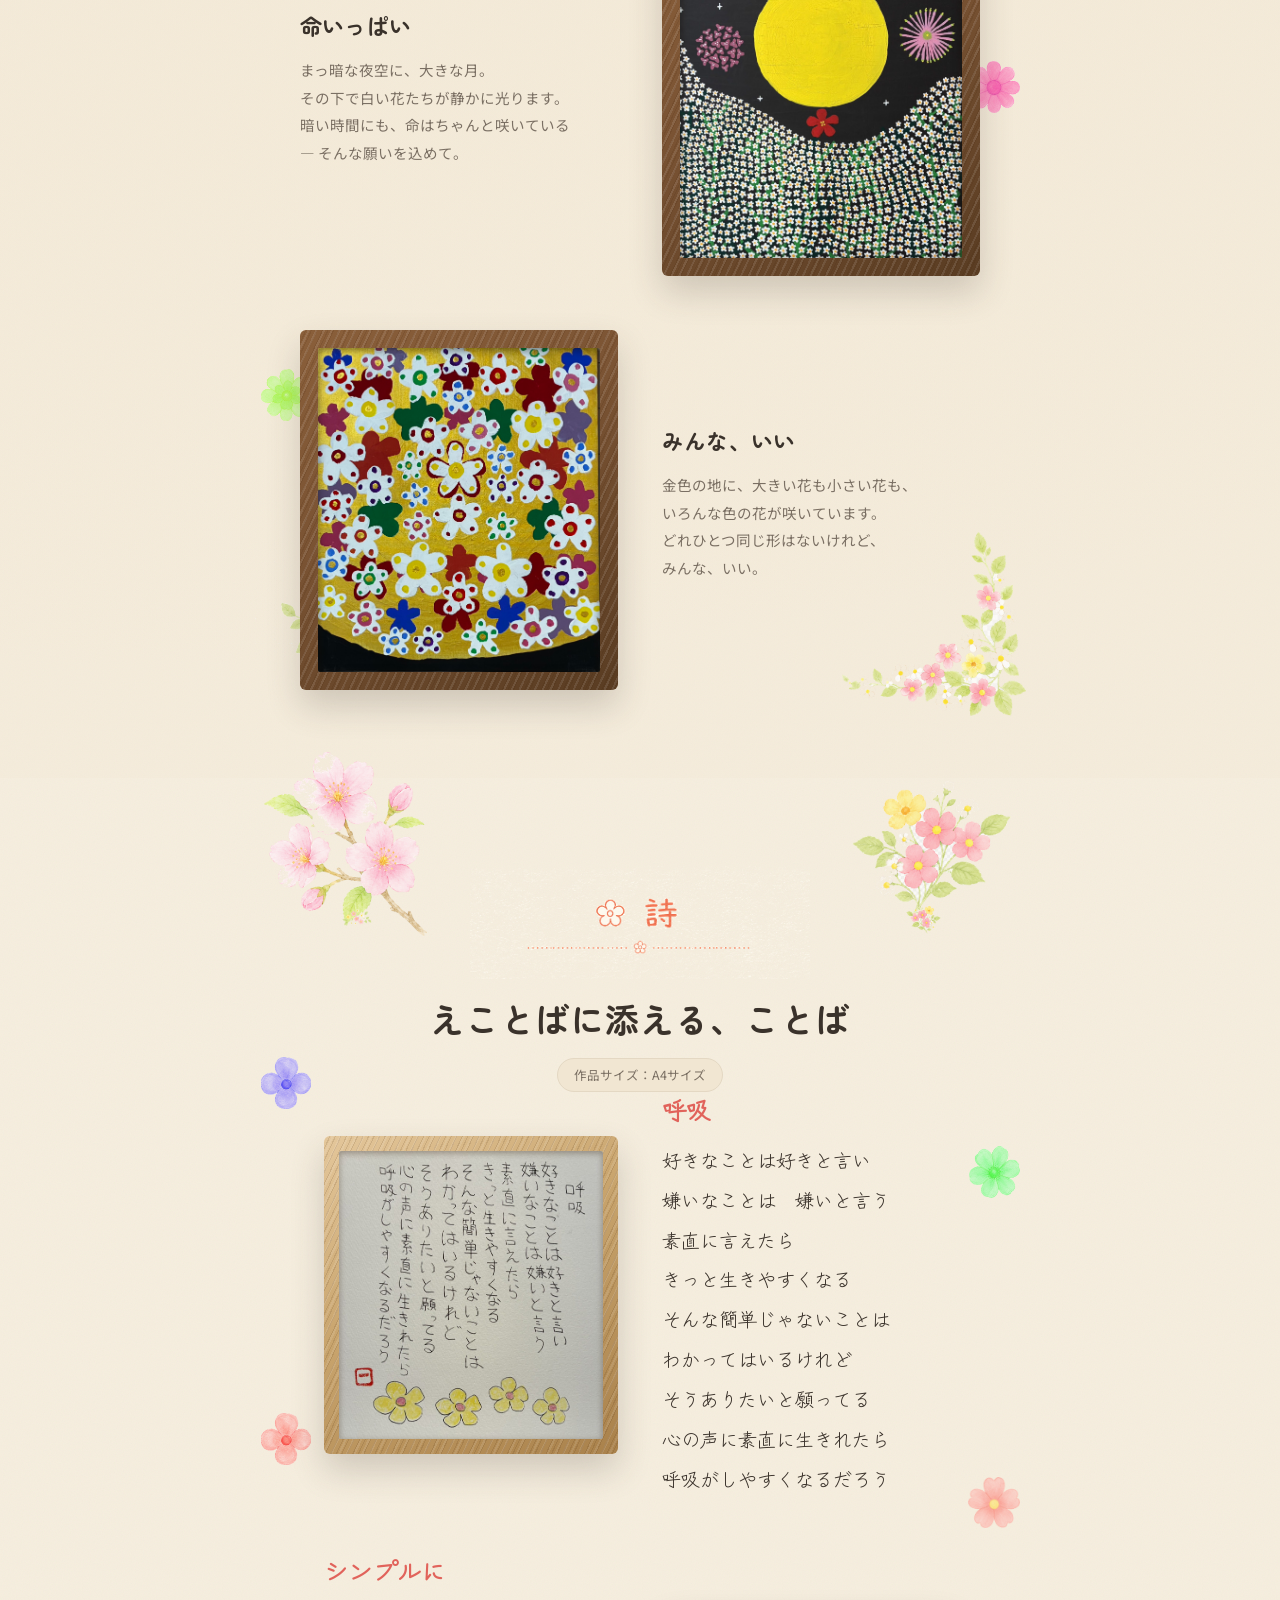
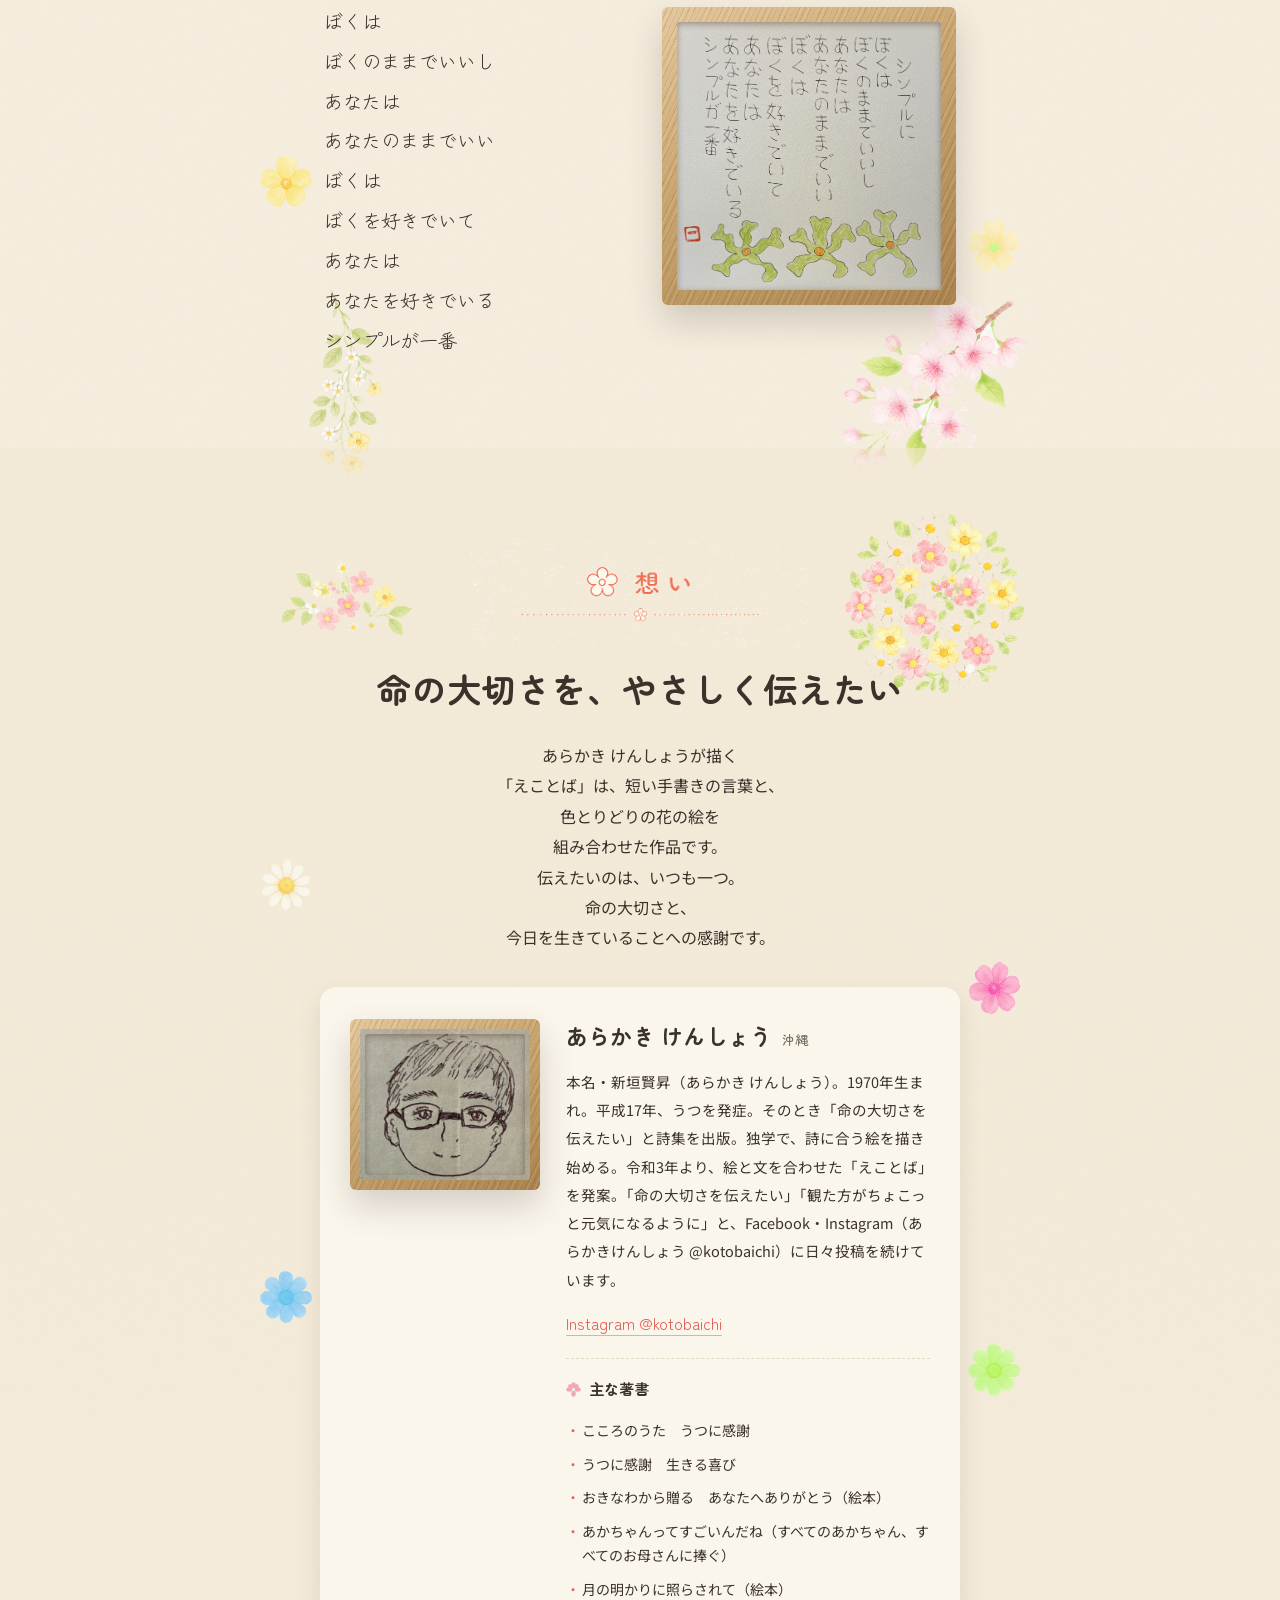
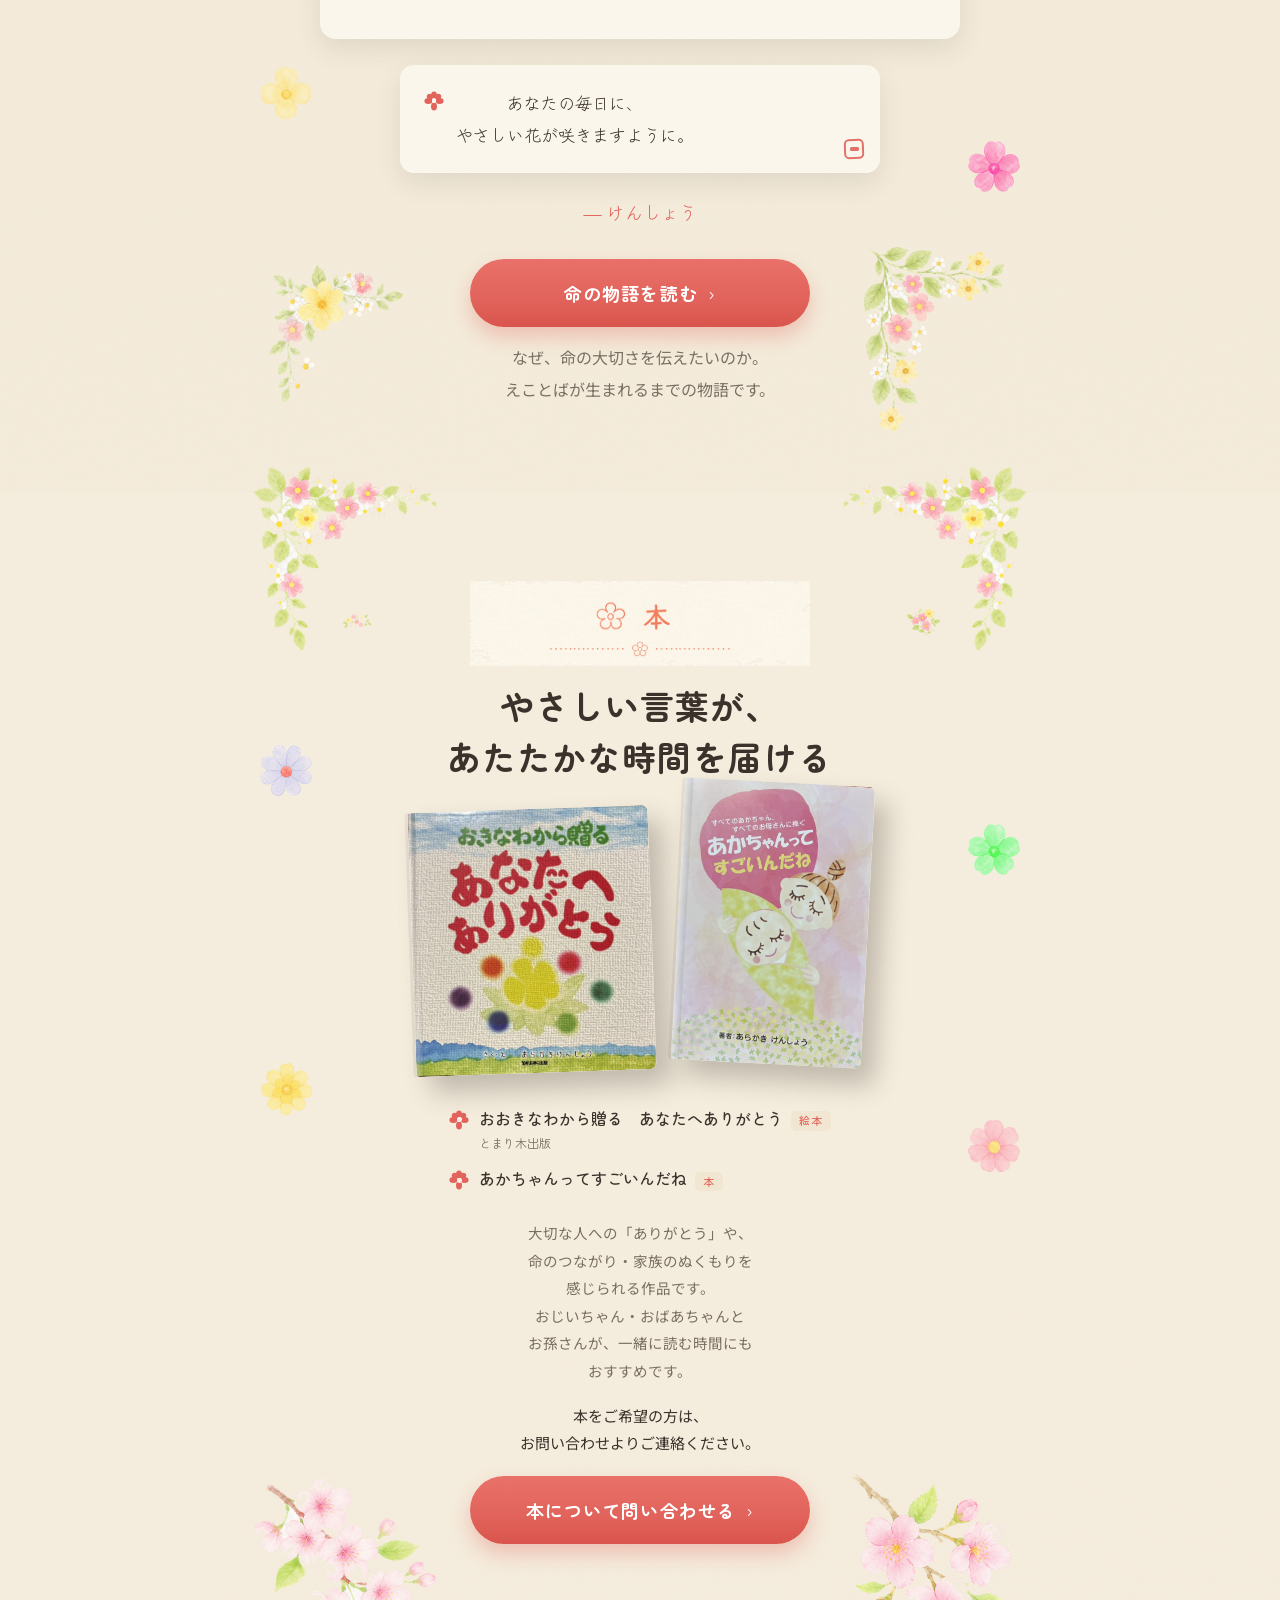
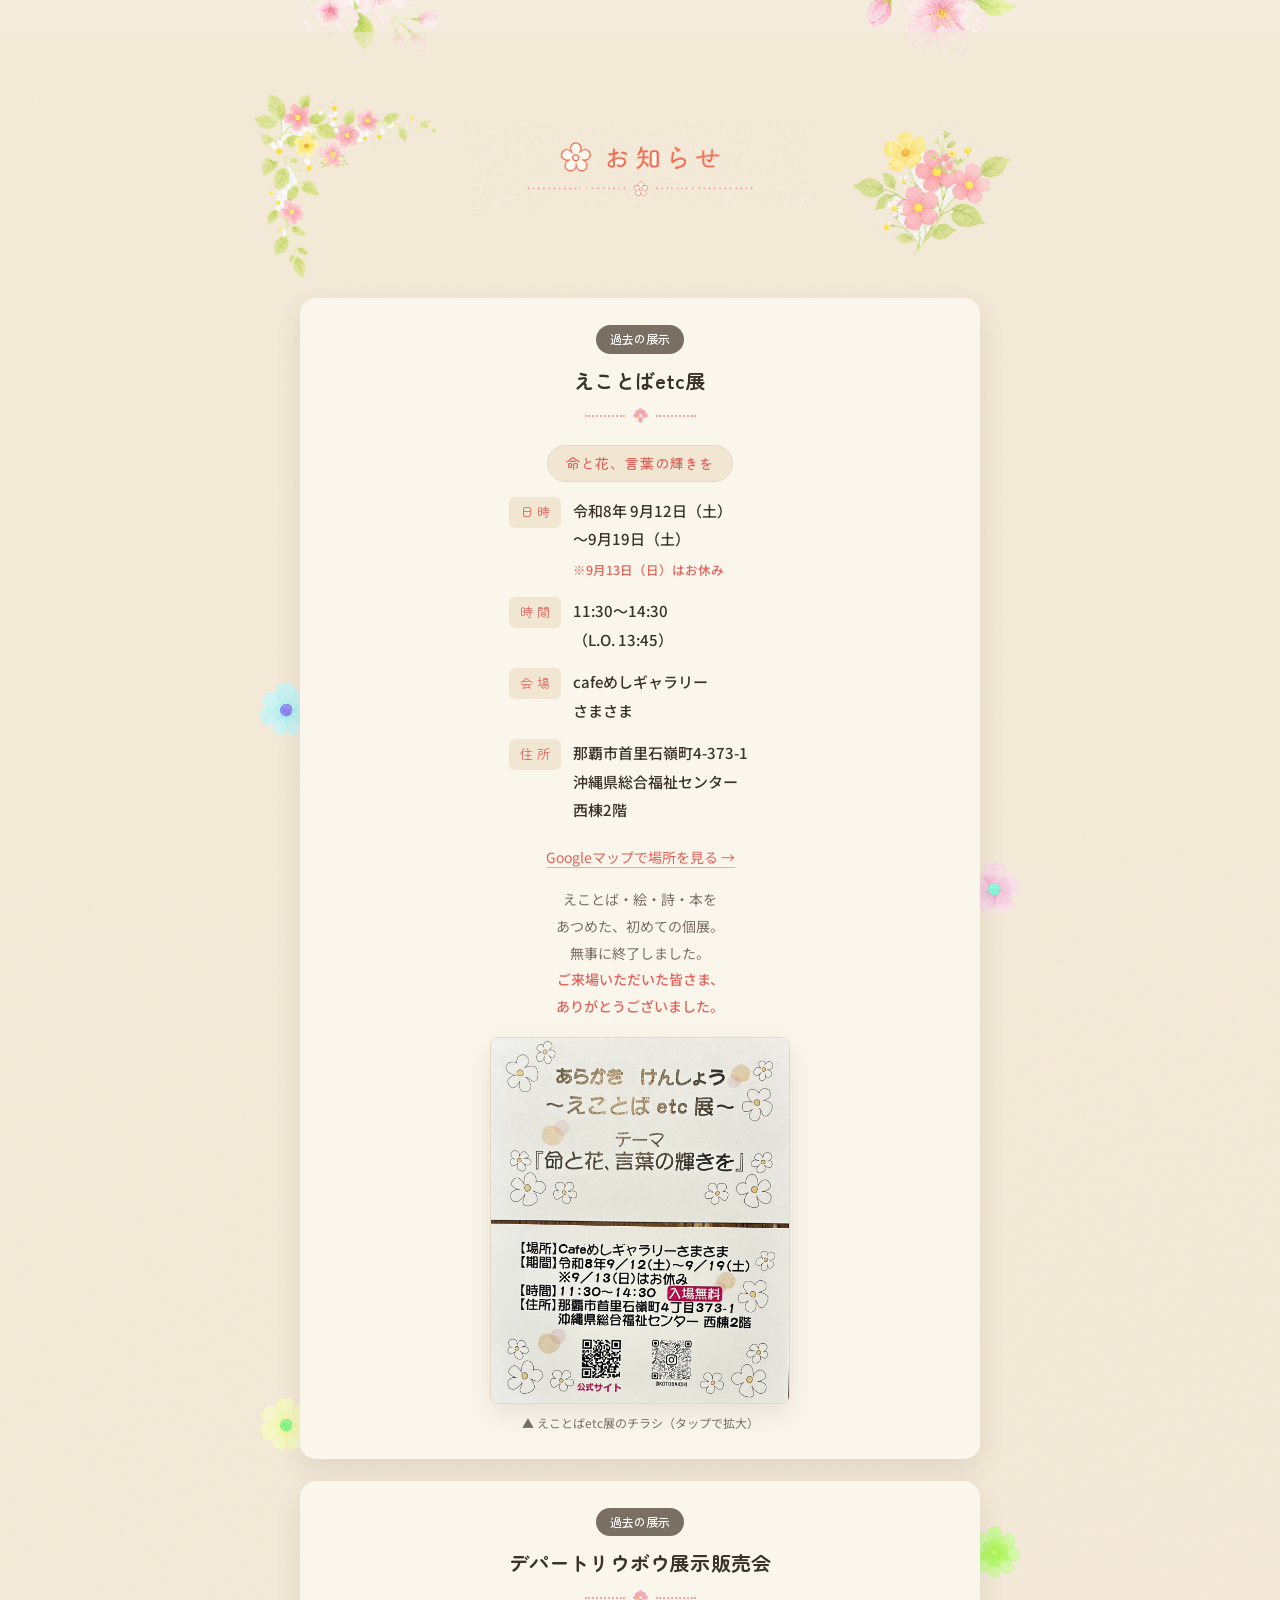
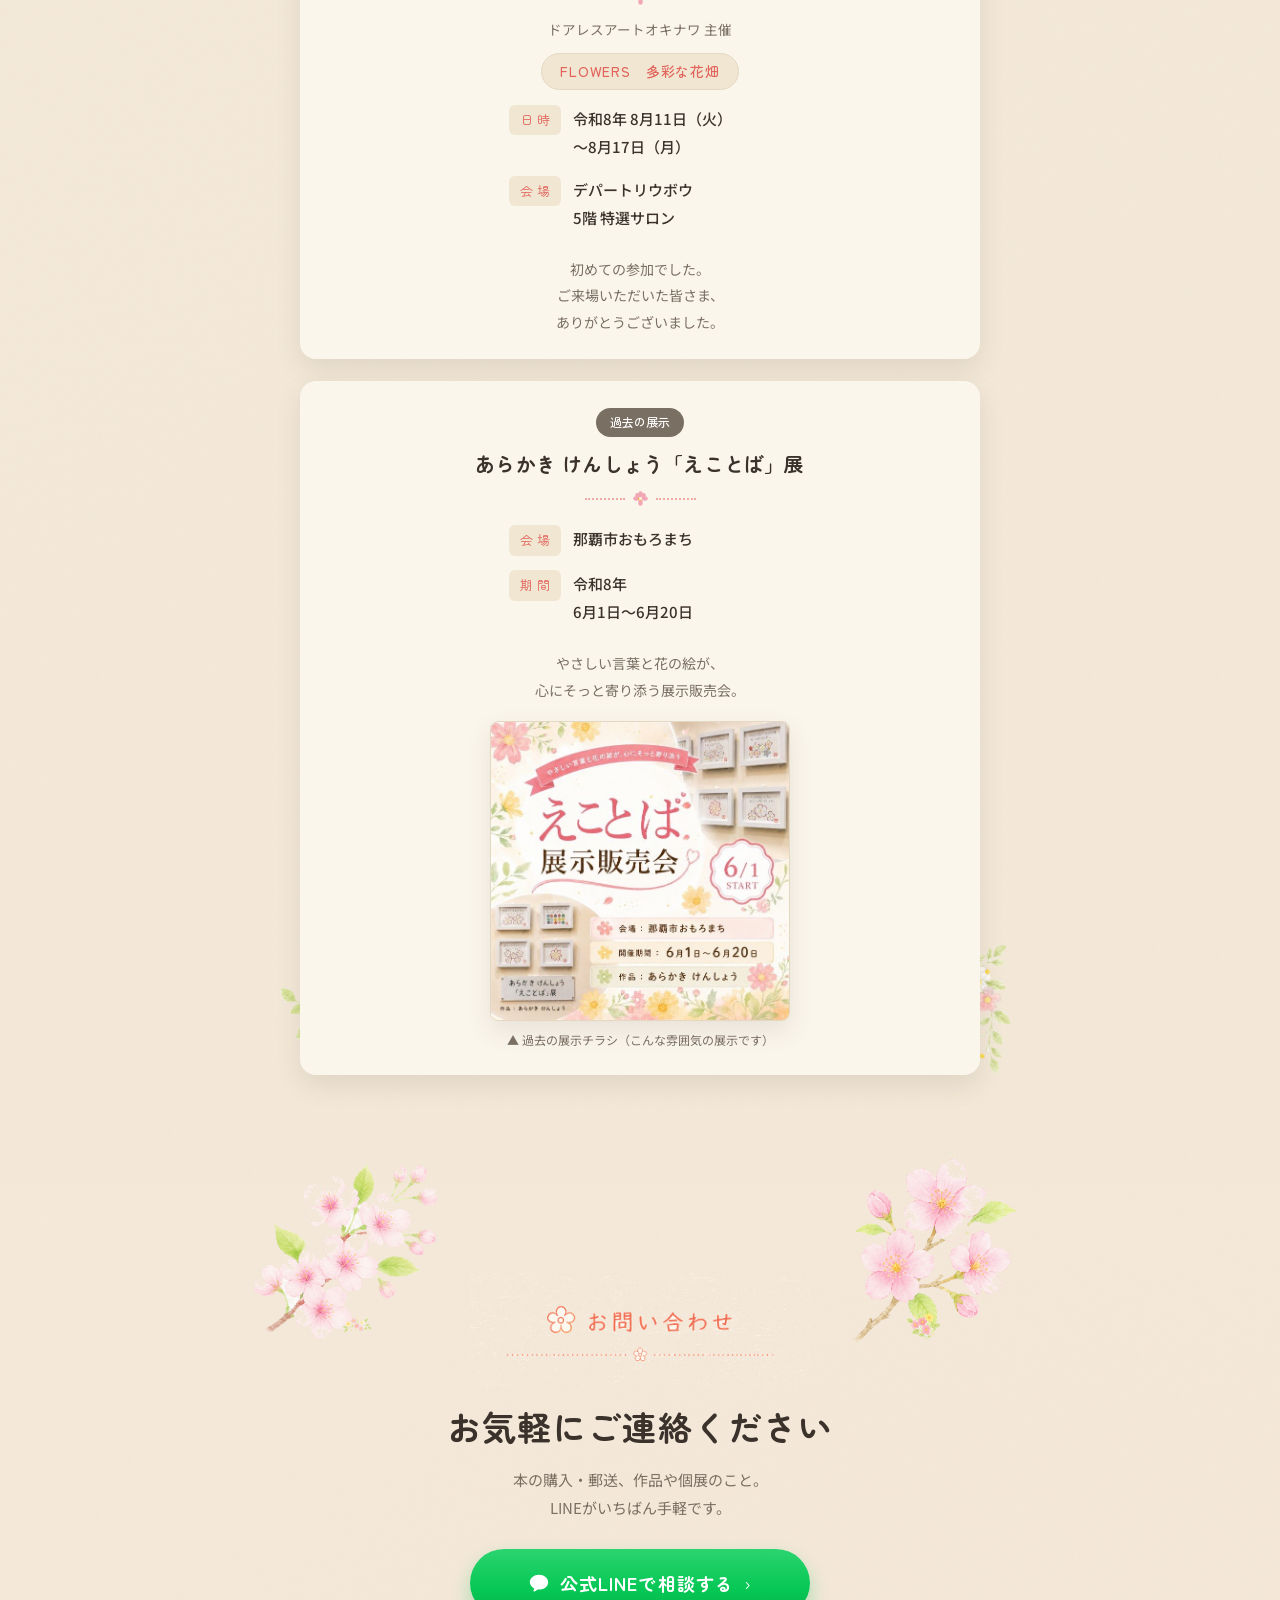
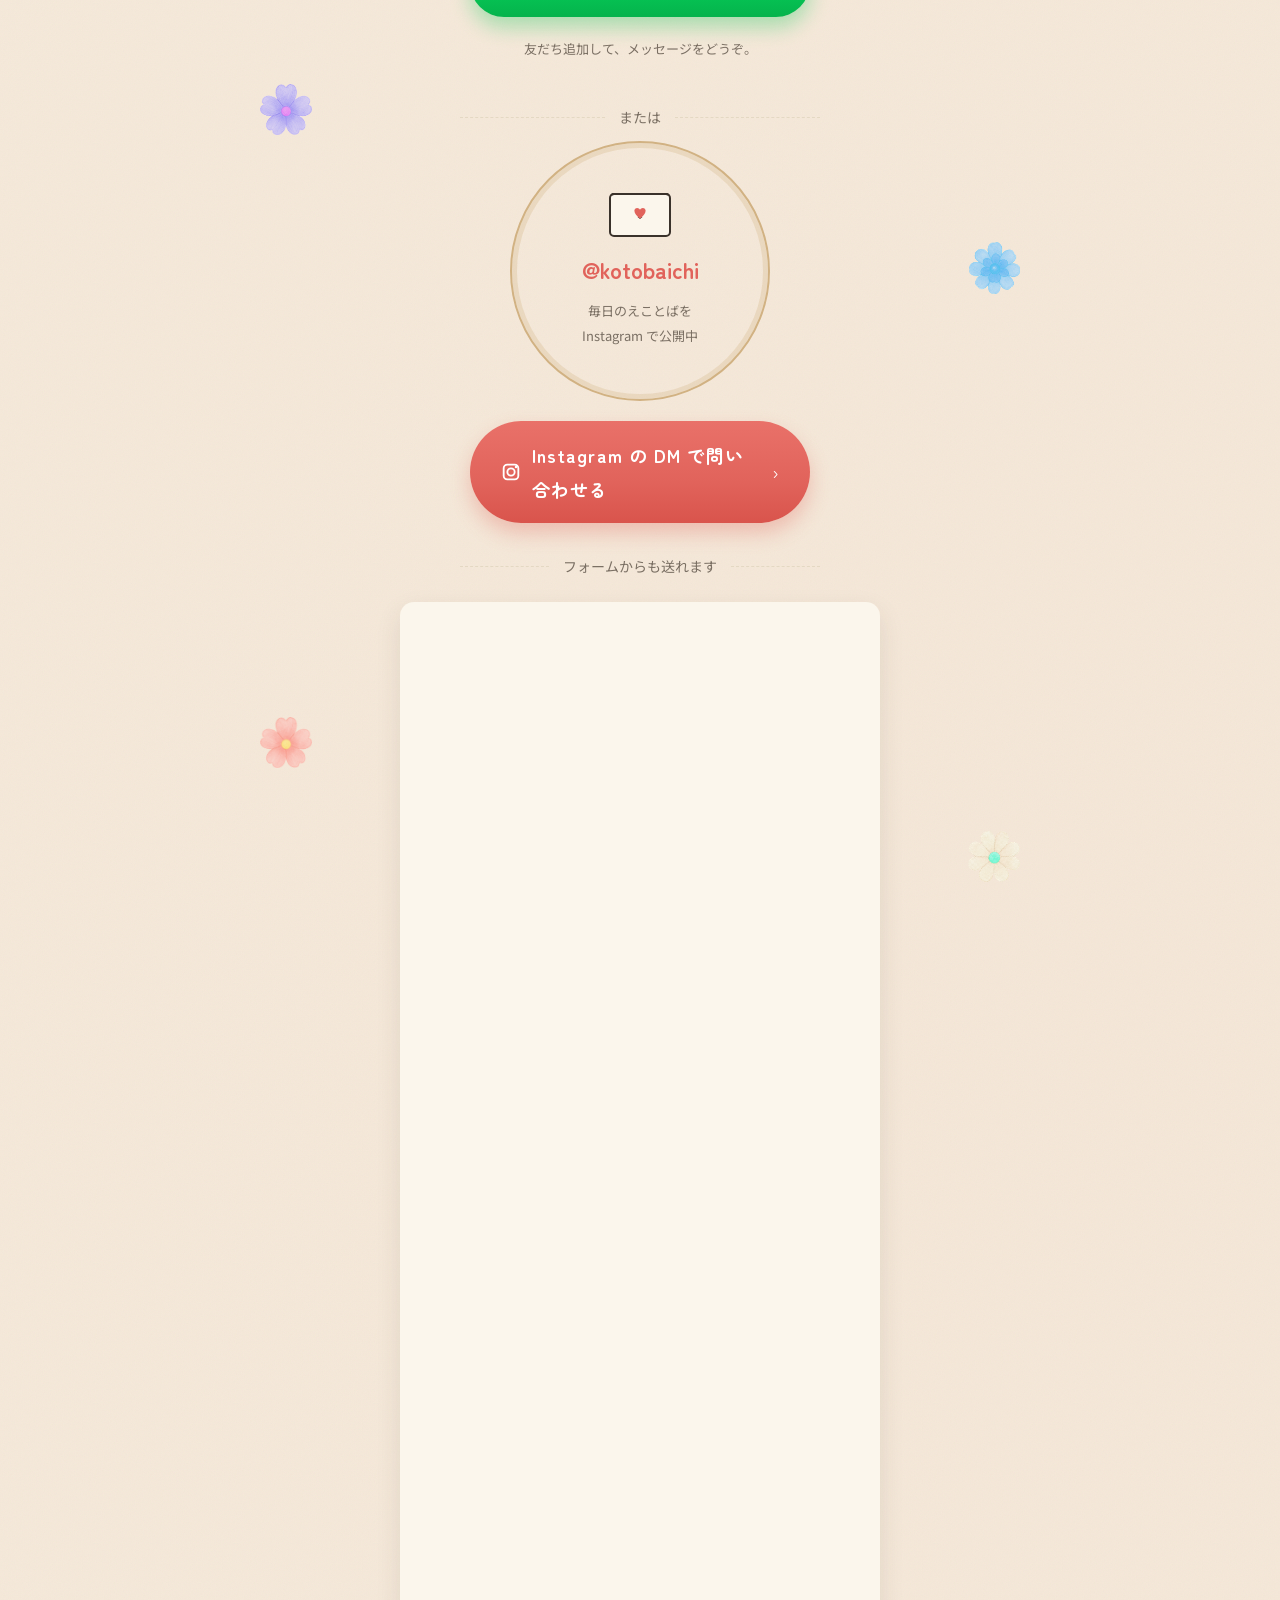
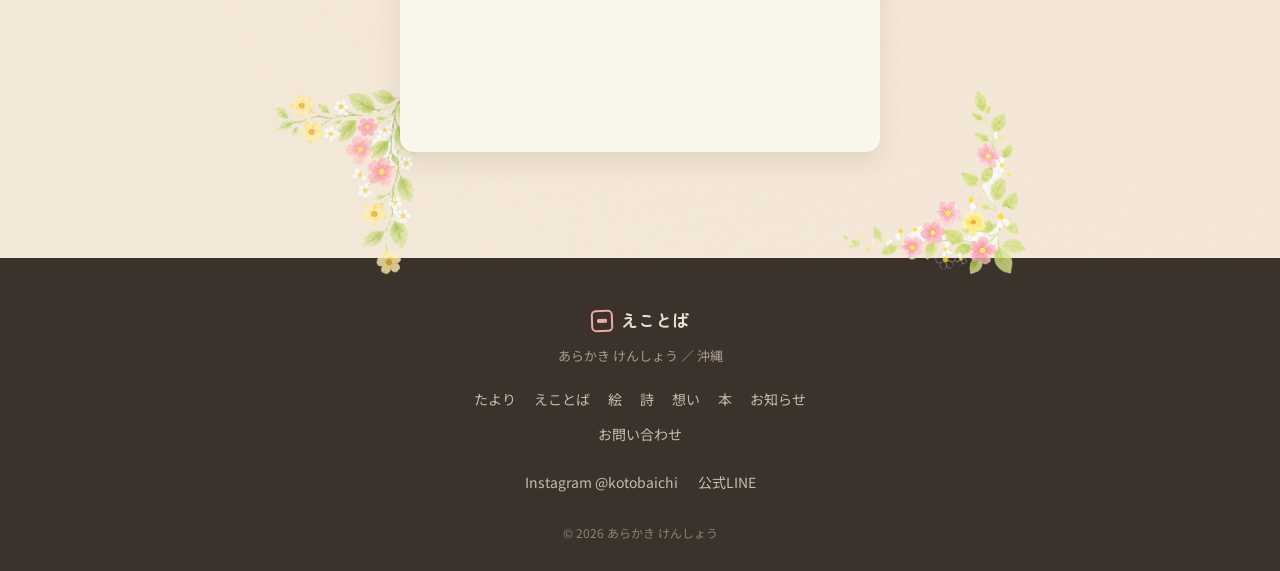
==== commit 88eb3806: "たよりのサムネイルを切り抜かず全体表示に（object-fit: contain） - 正方形 cover で作品の言葉が見切れていたため、横長の枠（84×66px）＋ contain に変更 - 枠" ====
--- a/index.html
+++ b/index.html
@@ -47,7 +47,7 @@
   <link rel="preconnect" href="https://fonts.googleapis.com" />
   <link rel="preconnect" href="https://fonts.gstatic.com" crossorigin />
   <link href="https://fonts.googleapis.com/css2?family=Zen+Maru+Gothic:wght@500;700&family=Noto+Sans+JP:wght@400;500&family=Zen+Kurenaido&display=swap" rel="stylesheet" />
-  <link rel="stylesheet" href="styles.css?v=20260920" />
+  <link rel="stylesheet" href="styles.css?v=20260920-2" />
 </head>
 <body>
 
@@ -158,7 +158,7 @@
               <span class="tayori-latest-text">
                 <span class="tayori-latest-date">2026年9月20日<span class="tayori-new">新着</span></span>
                 <span class="tayori-latest-title">全てに感謝を</span>
-                <span class="tayori-latest-excerpt">個展が無事に終わりました。</span>
+                <span class="tayori-latest-excerpt">個展が無事に終わりました</span>
               </span>
             </a>
           </li>
@@ -168,7 +168,7 @@
               <span class="tayori-latest-text">
                 <span class="tayori-latest-date">2026年9月17日</span>
                 <span class="tayori-latest-title">命どぅ宝</span>
-                <span class="tayori-latest-excerpt">木彫りに込めた平和の願い。</span>
+                <span class="tayori-latest-excerpt">木彫りに込めた平和の願い</span>
               </span>
             </a>
           </li>
@@ -178,7 +178,7 @@
               <span class="tayori-latest-text">
                 <span class="tayori-latest-date">2026年9月7日</span>
                 <span class="tayori-latest-title">手作り絵本</span>
-                <span class="tayori-latest-excerpt">5年ぶり、5冊目の絵本。</span>
+                <span class="tayori-latest-excerpt">5年ぶり、5冊目の絵本</span>
               </span>
             </a>
           </li>
--- a/styles.css
+++ b/styles.css
@@ -607,7 +607,7 @@
 .tayori-latest li { margin-bottom: 12px; }
 .tayori-latest li:last-child { margin-bottom: 0; }
 .tayori-latest a {
-  display: grid; grid-template-columns: 76px 1fr; gap: 14px; align-items: center;
+  display: grid; grid-template-columns: 84px 1fr; gap: 14px; align-items: center;
   background: var(--paper-soft); border-radius: 16px; box-shadow: var(--shadow-card);
   padding: 14px; color: inherit; text-decoration: none;
   transition: transform .18s ease, box-shadow .18s ease;
@@ -615,11 +615,17 @@
 .tayori-latest a:hover, .tayori-latest a:focus-visible {
   transform: translateY(-2px); box-shadow: 0 14px 30px rgba(58, 50, 43, 0.14);
 }
+/* 作品は言葉と絵がセットなので、切り抜かず全体を見せる（contain） */
 .tayori-latest-thumb {
-  width: 76px; height: 76px; border-radius: 10px; overflow: hidden;
-  box-shadow: 0 4px 12px rgba(58, 50, 43, 0.14);
-}
-.tayori-latest-thumb img { width: 100%; height: 100%; object-fit: cover; display: block; }
+  width: 84px; height: 66px; border-radius: 10px; overflow: hidden;
+  background: var(--paper); border: 1px solid var(--line);
+  display: flex; align-items: center; justify-content: center;
+  padding: 3px;
+}
+.tayori-latest-thumb img {
+  width: 100%; height: 100%; object-fit: contain; display: block;
+  border-radius: 6px;
+}
 .tayori-latest-text { display: block; min-width: 0; }
 .tayori-latest-date {
   display: flex; align-items: center; gap: 8px;
@@ -639,8 +645,8 @@
 }
 /* 360pxより狭い端末：サムネと文字を少し詰める */
 @media (max-width: 359px) {
-  .tayori-latest a { grid-template-columns: 64px 1fr; gap: 11px; padding: 12px; }
-  .tayori-latest-thumb { width: 64px; height: 64px; }
+  .tayori-latest a { grid-template-columns: 72px 1fr; gap: 11px; padding: 12px; }
+  .tayori-latest-thumb { width: 72px; height: 58px; }
   .tayori-latest-title { font-size: 16px; }
   .tayori-latest-excerpt { font-size: 13px; }
 }
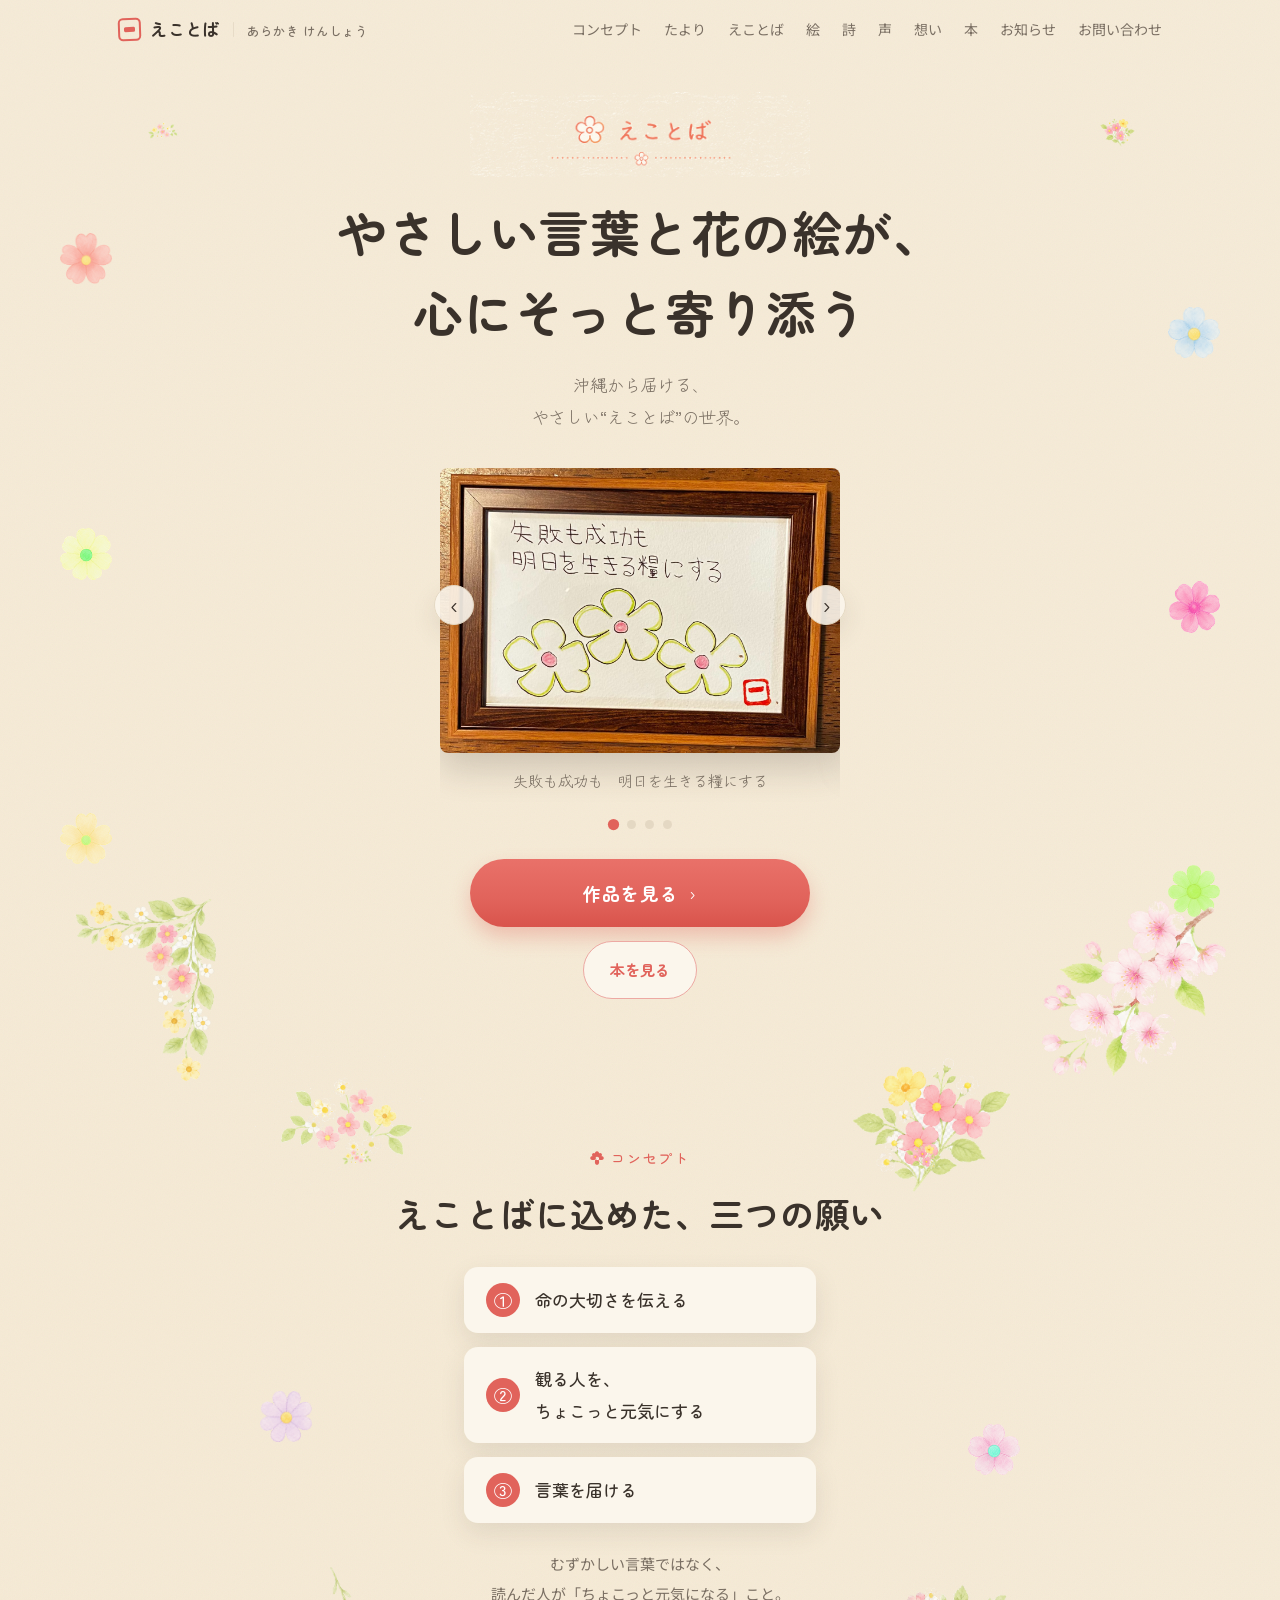
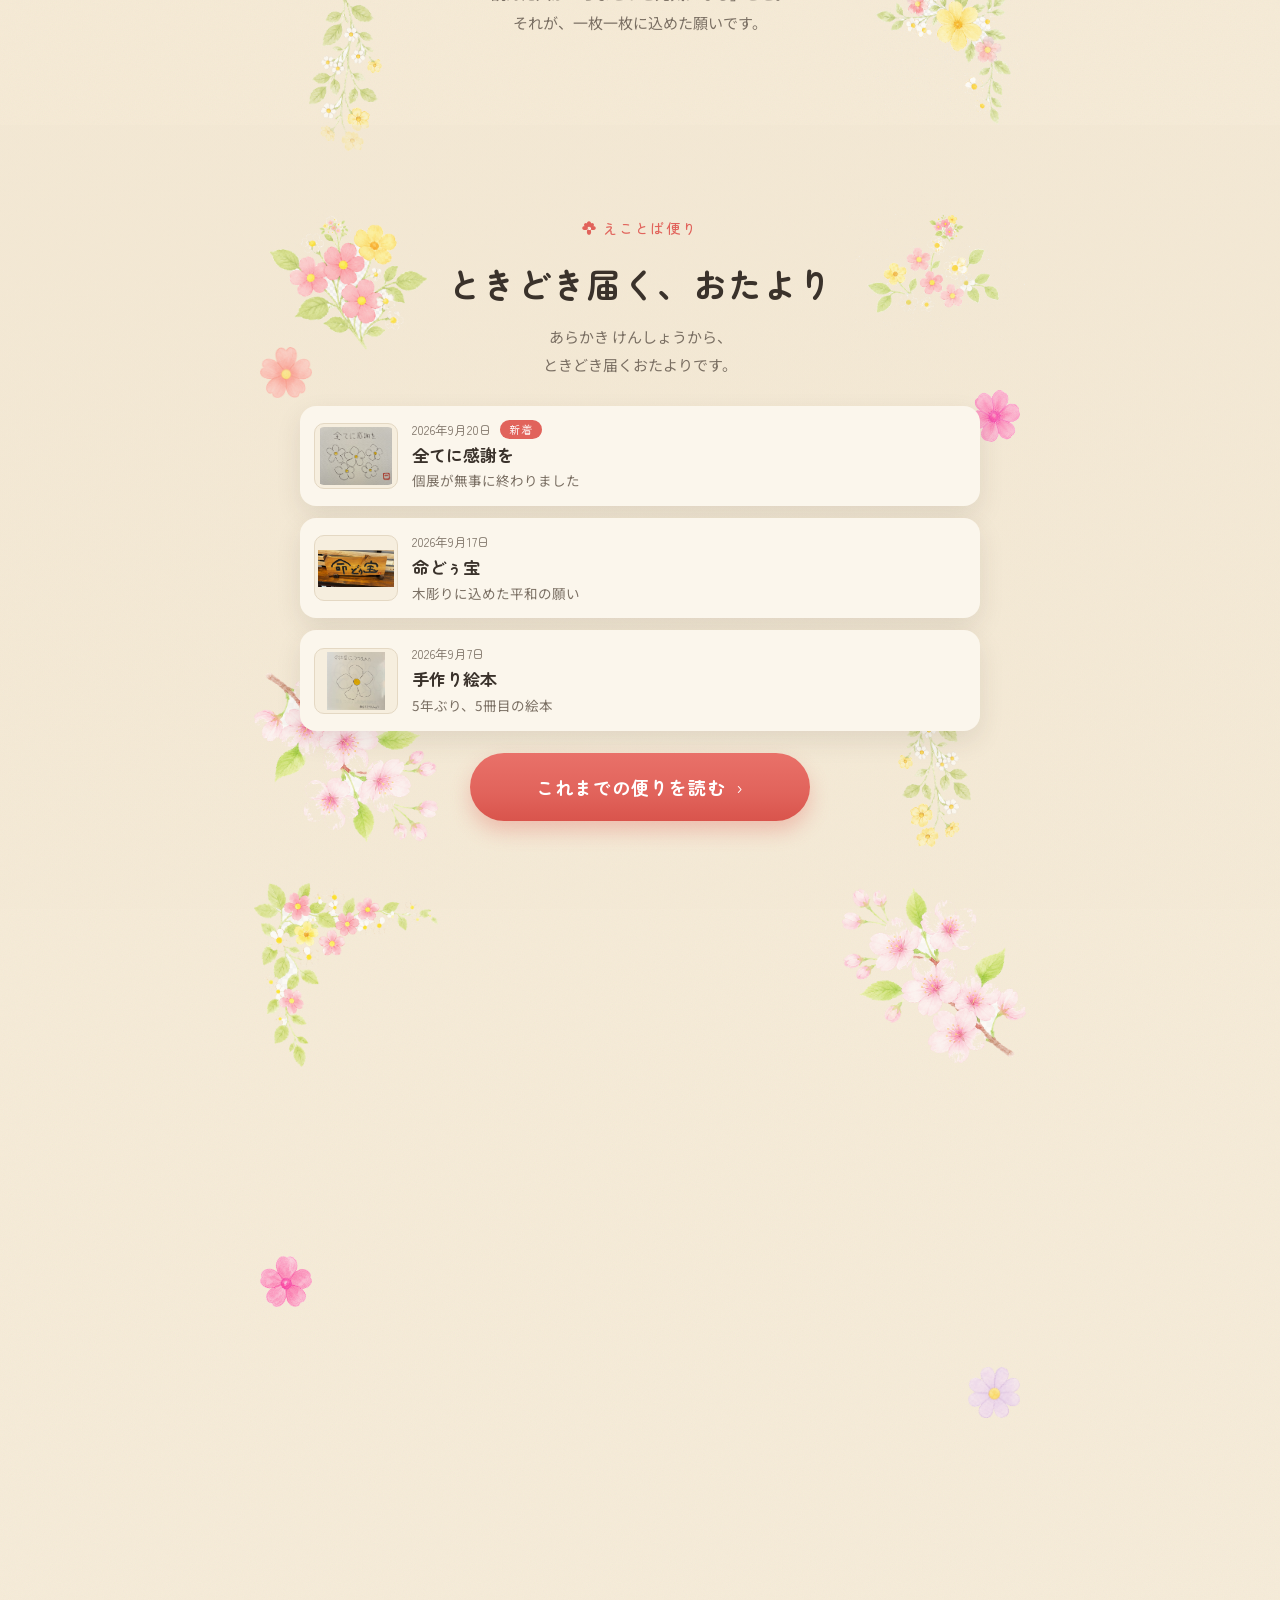
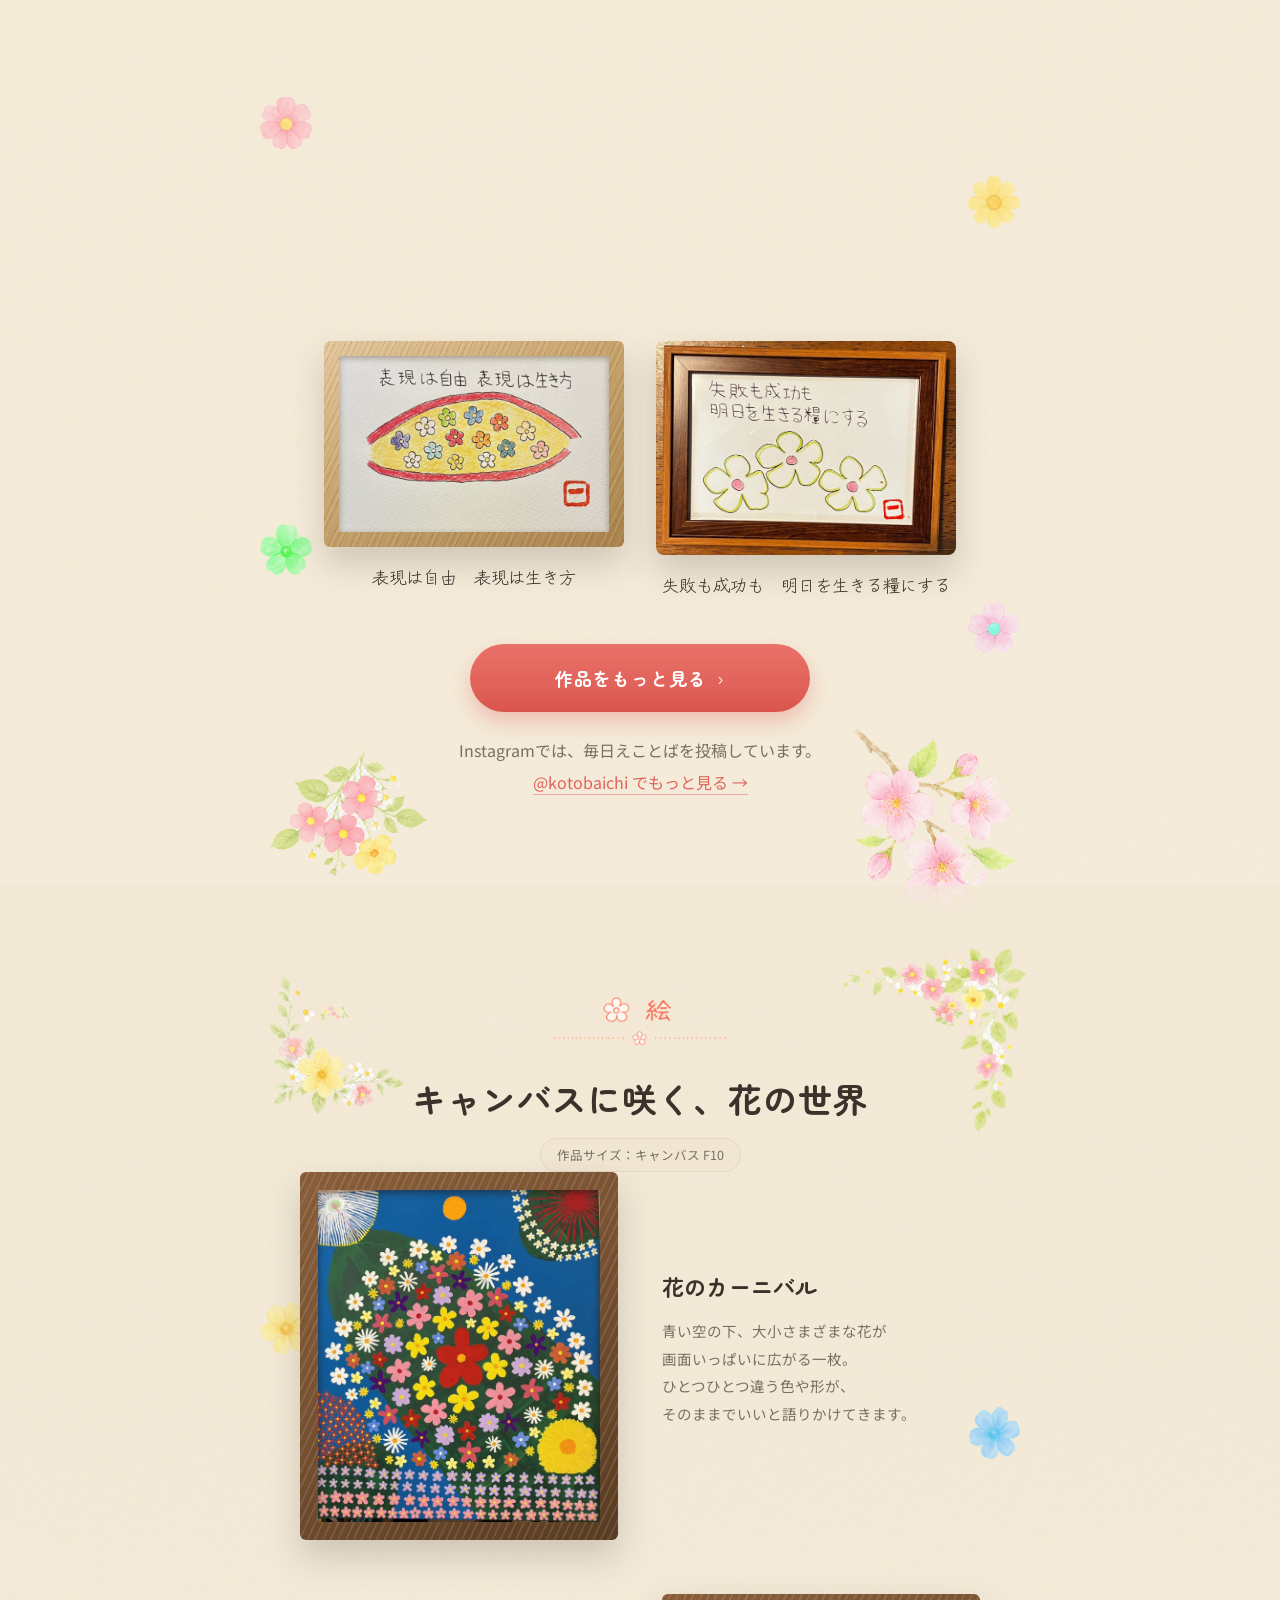
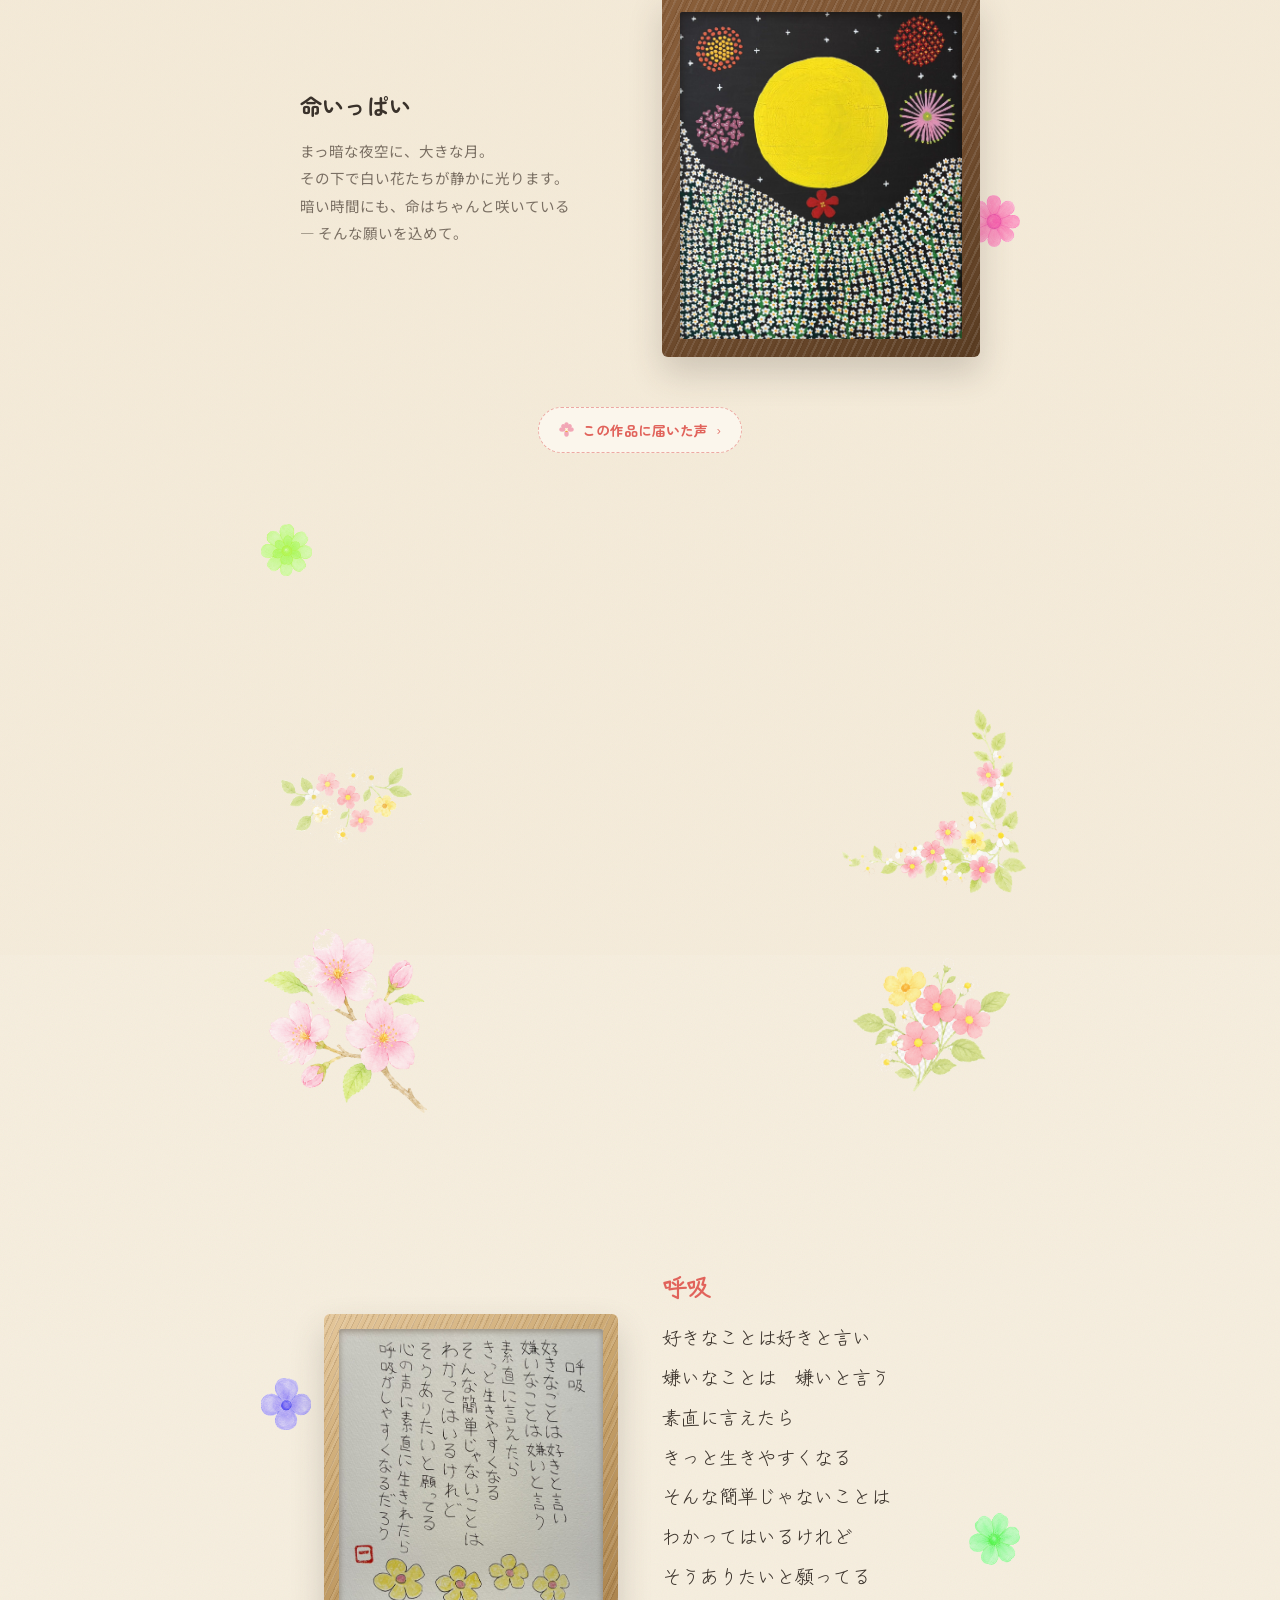
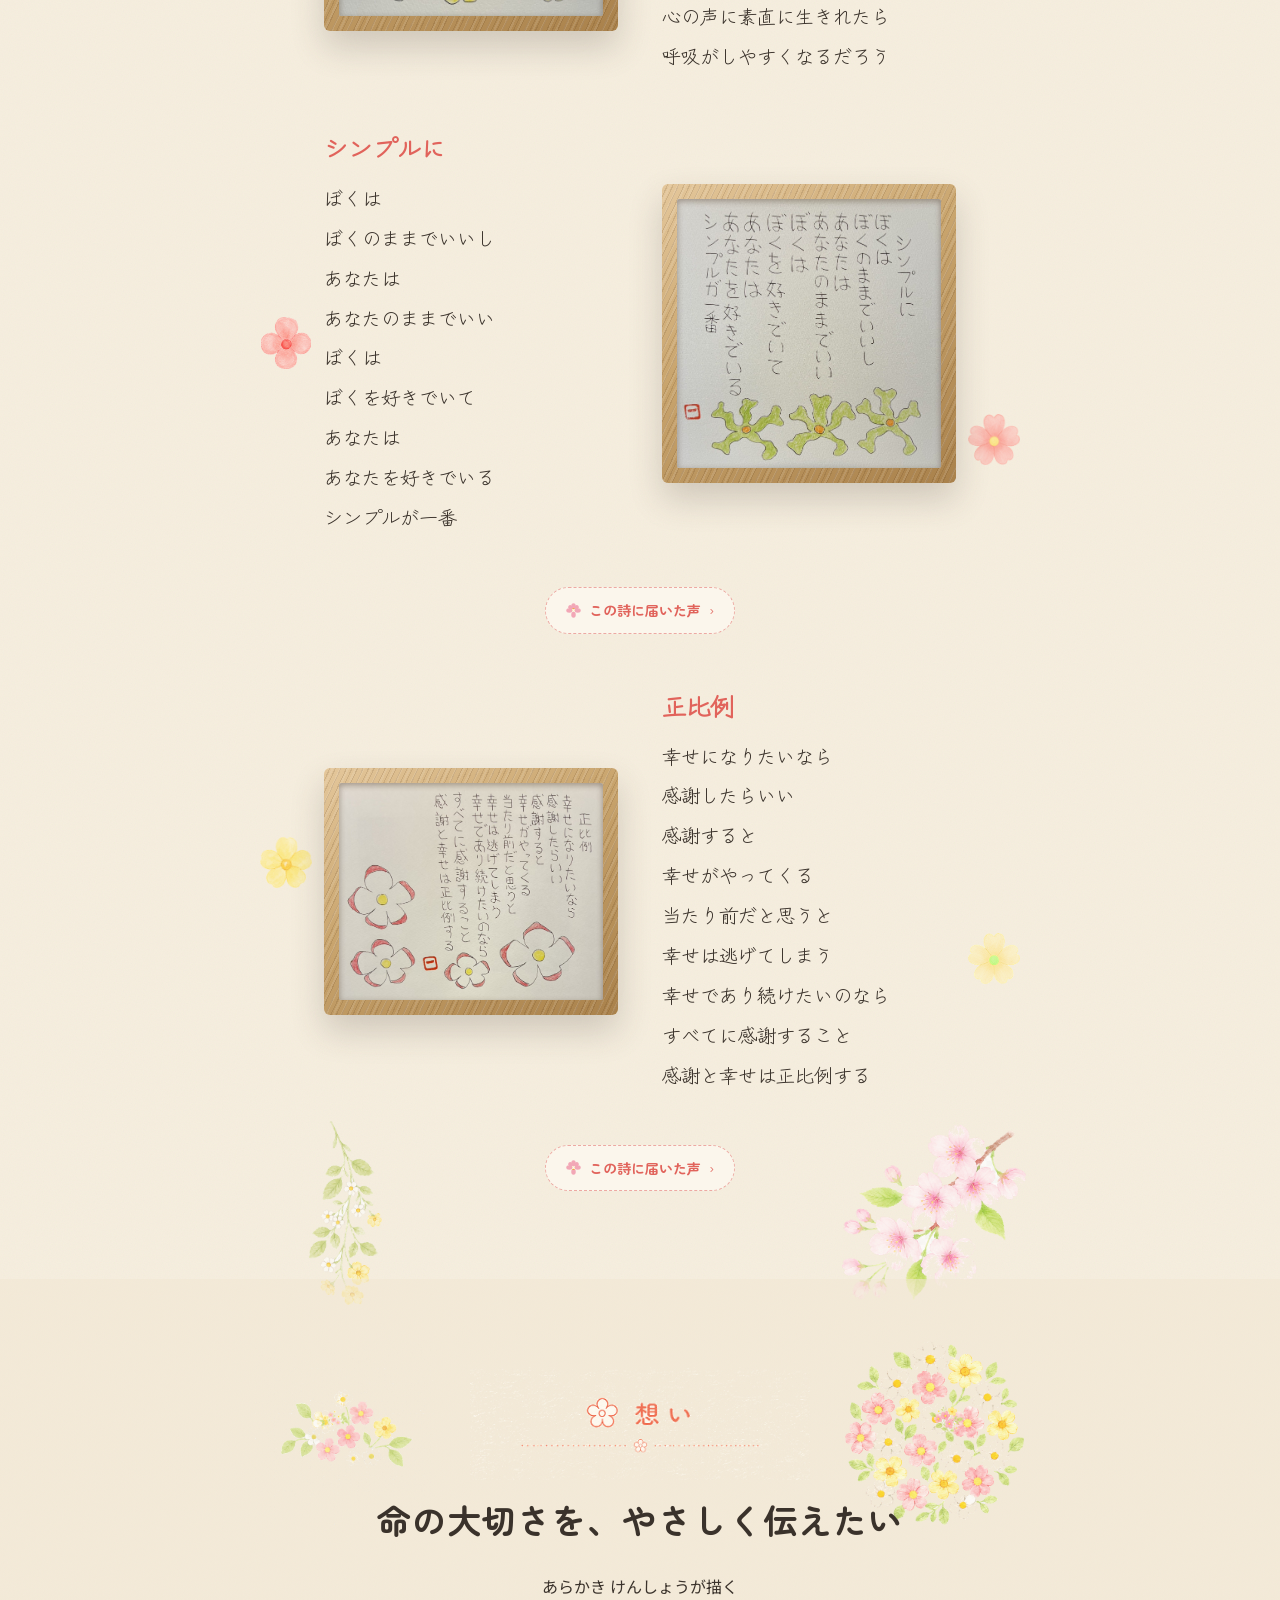
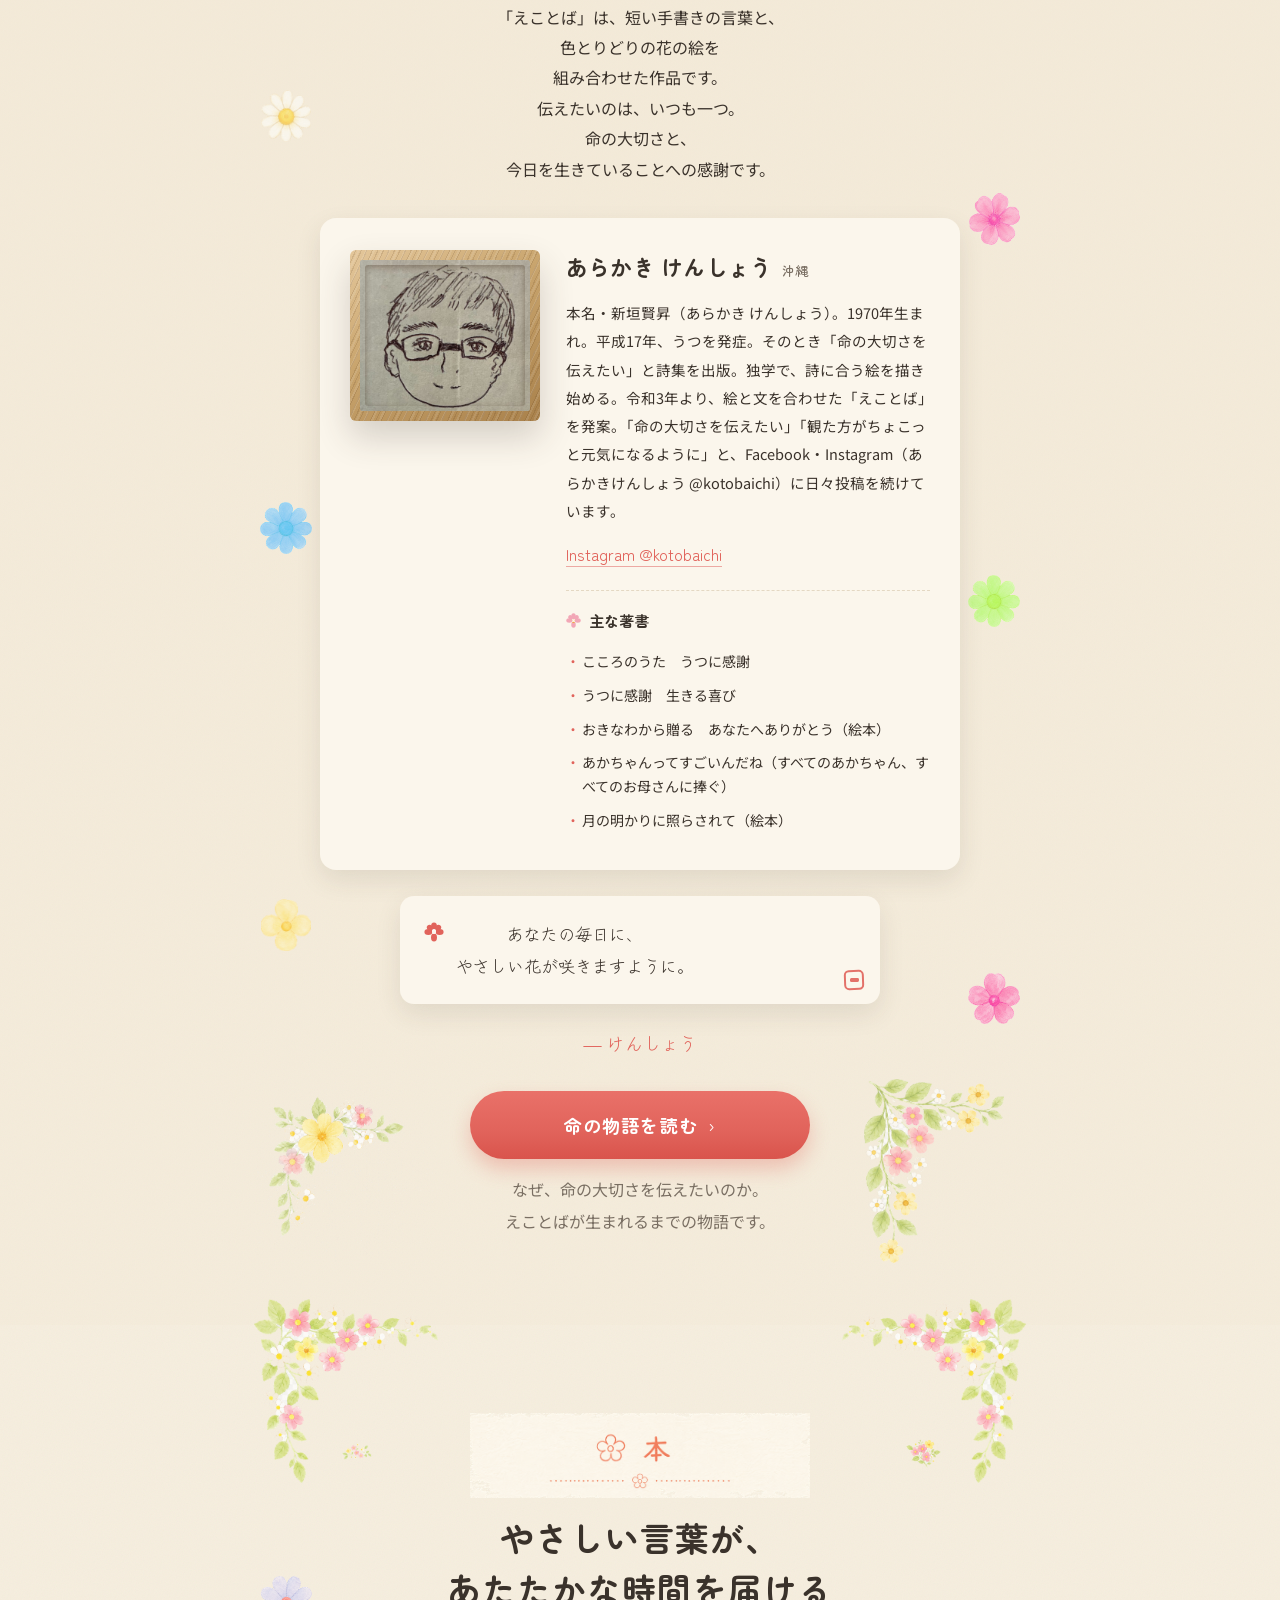
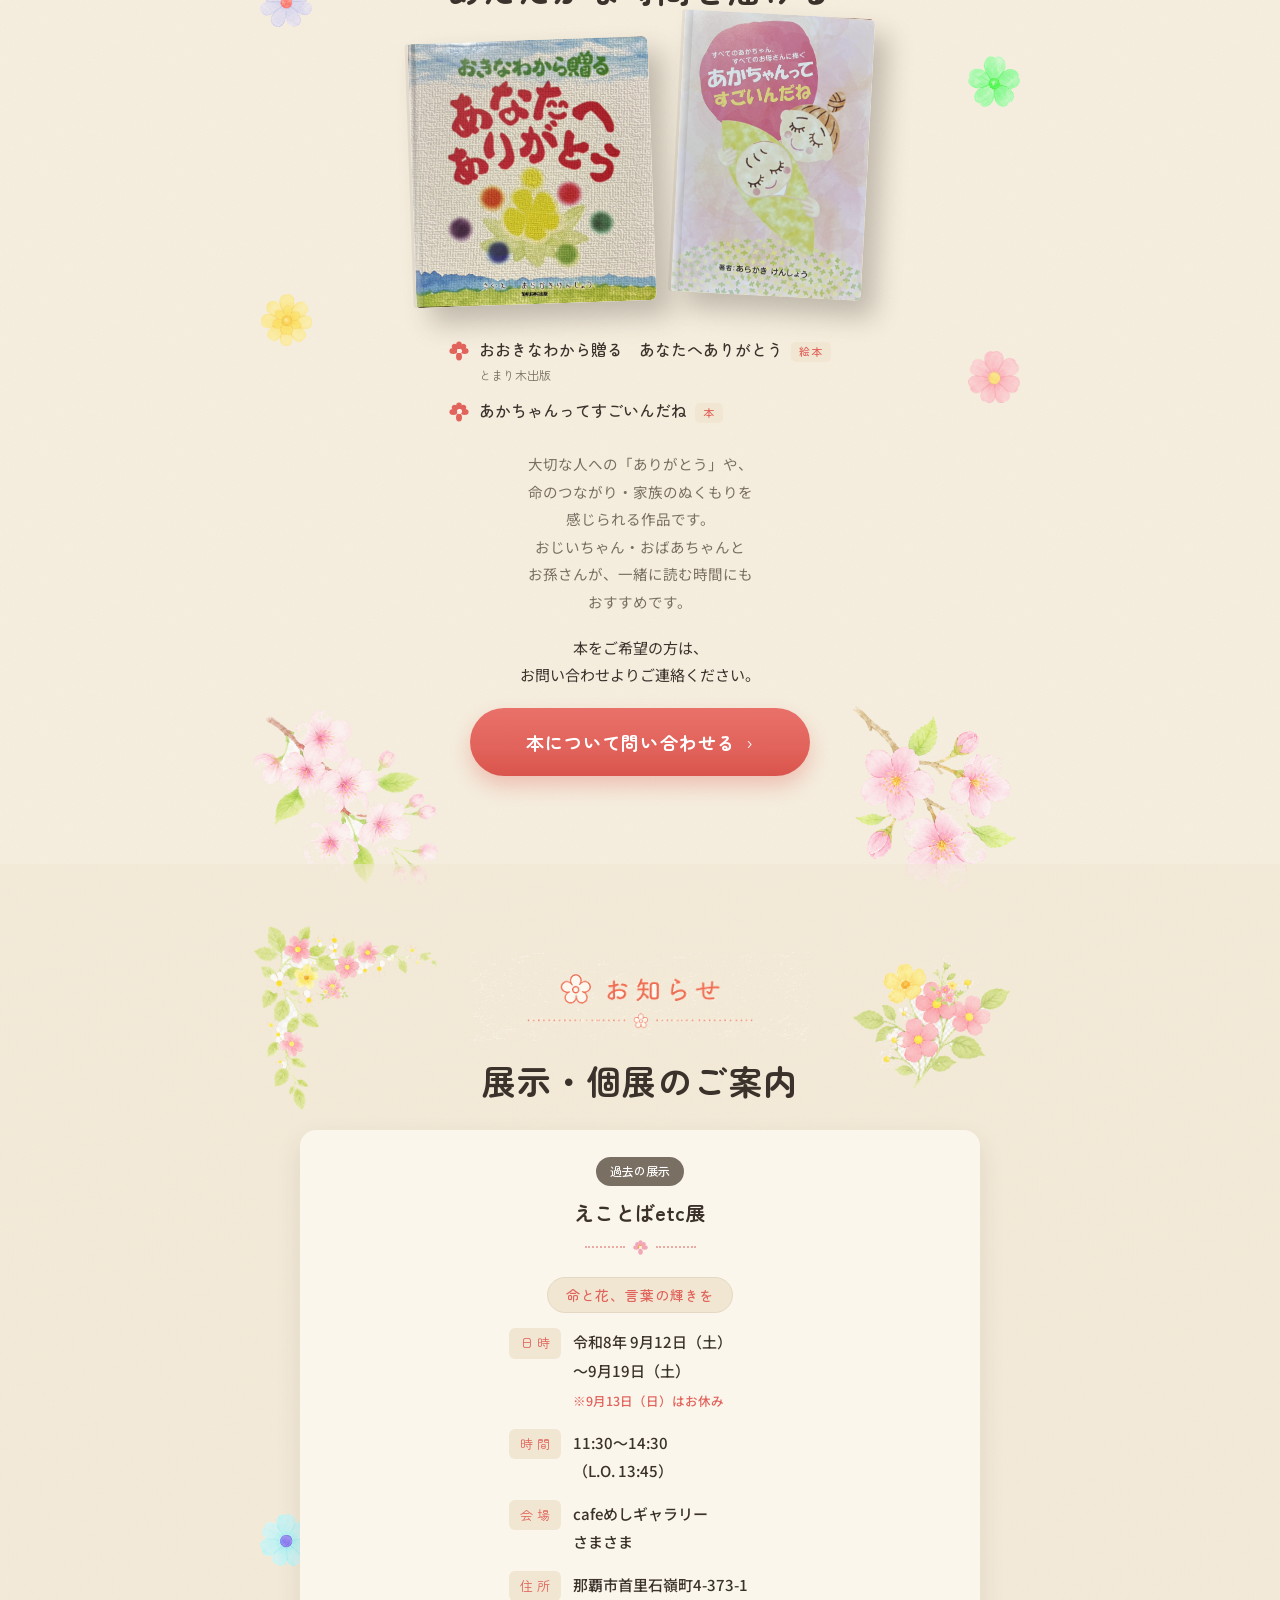
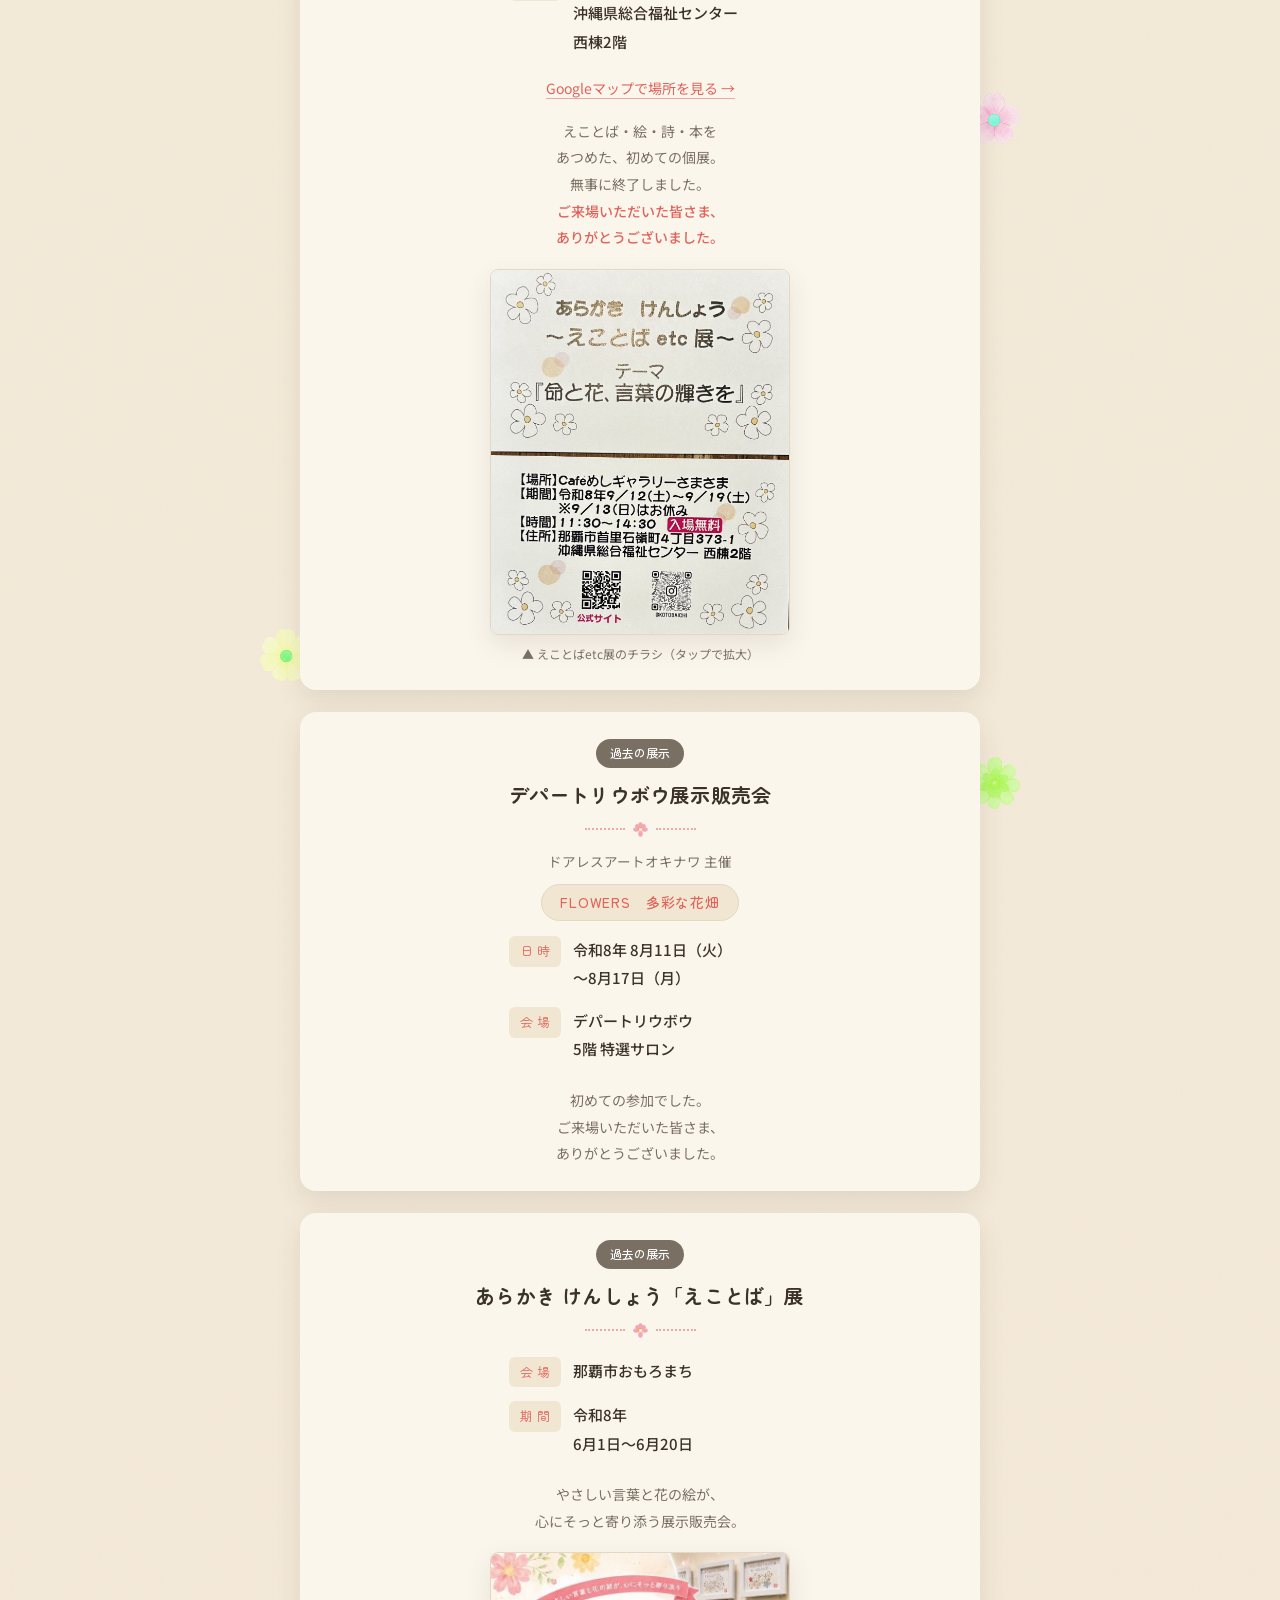
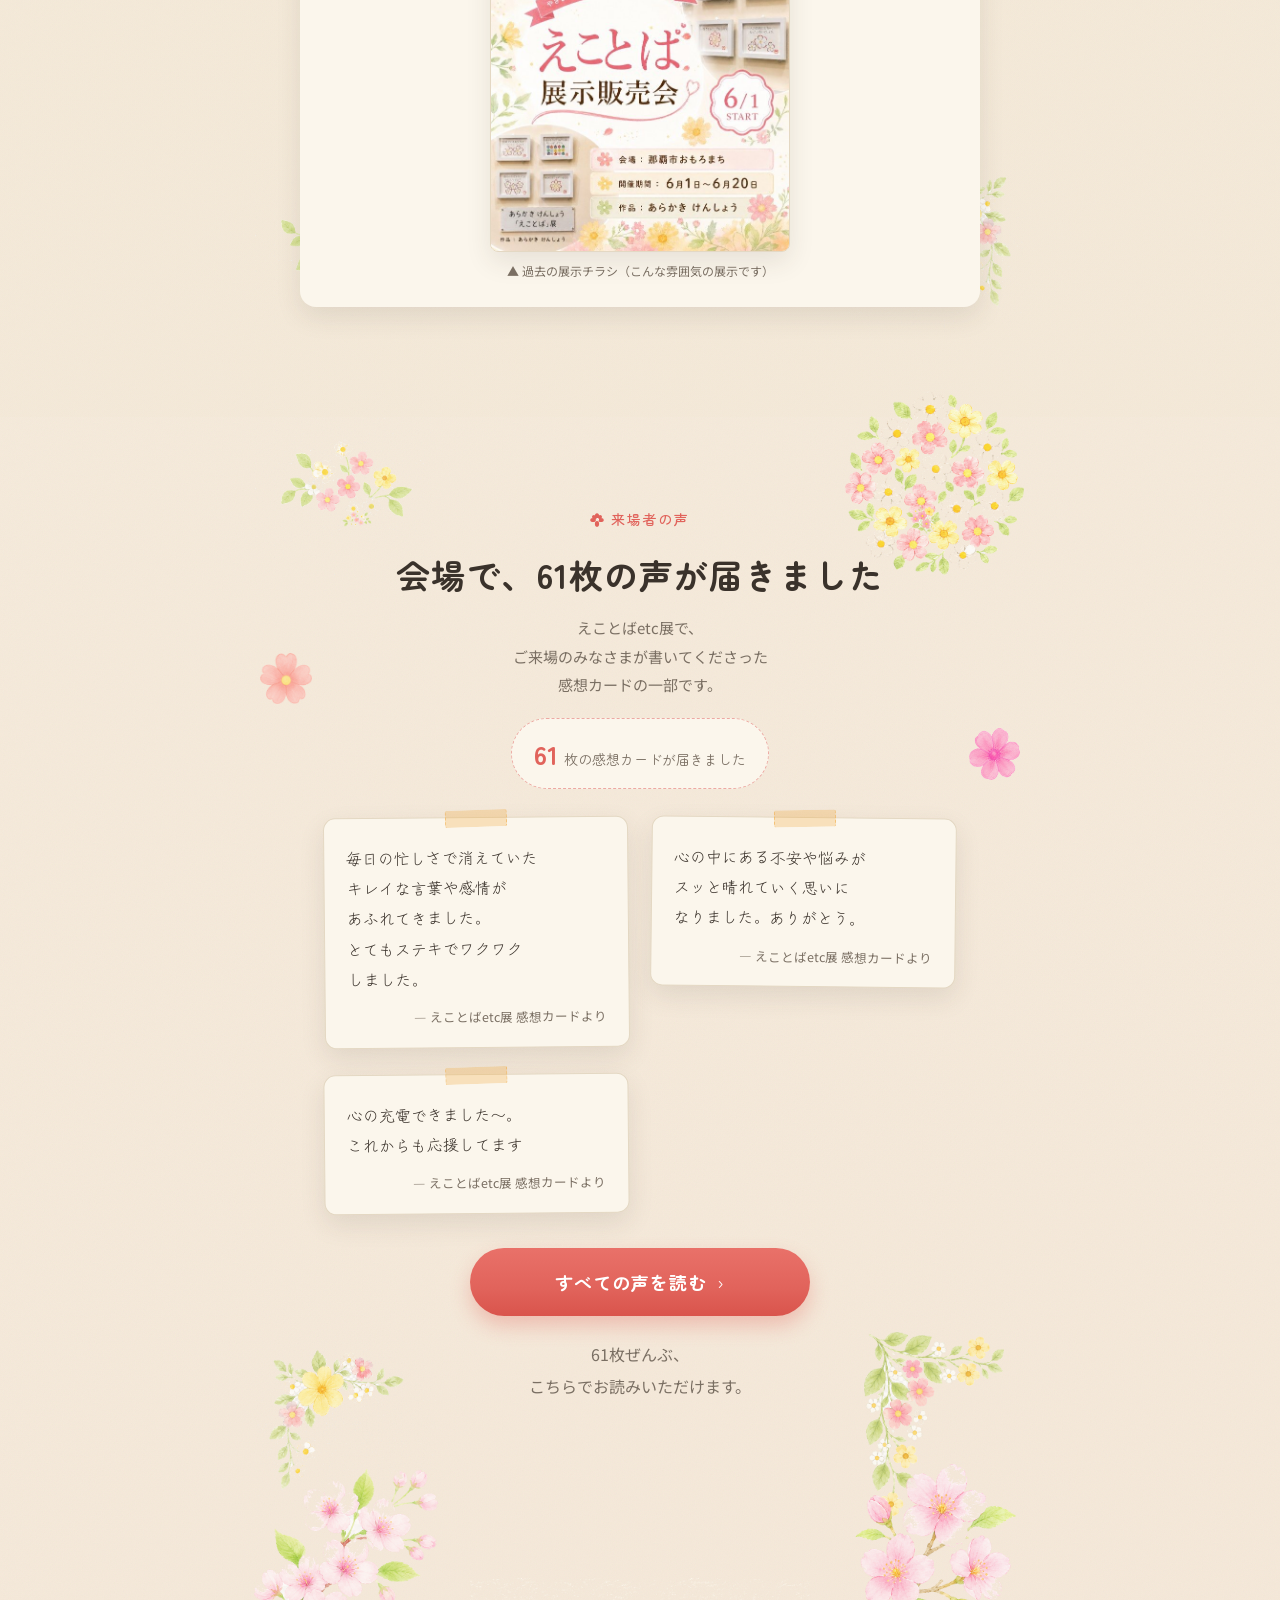
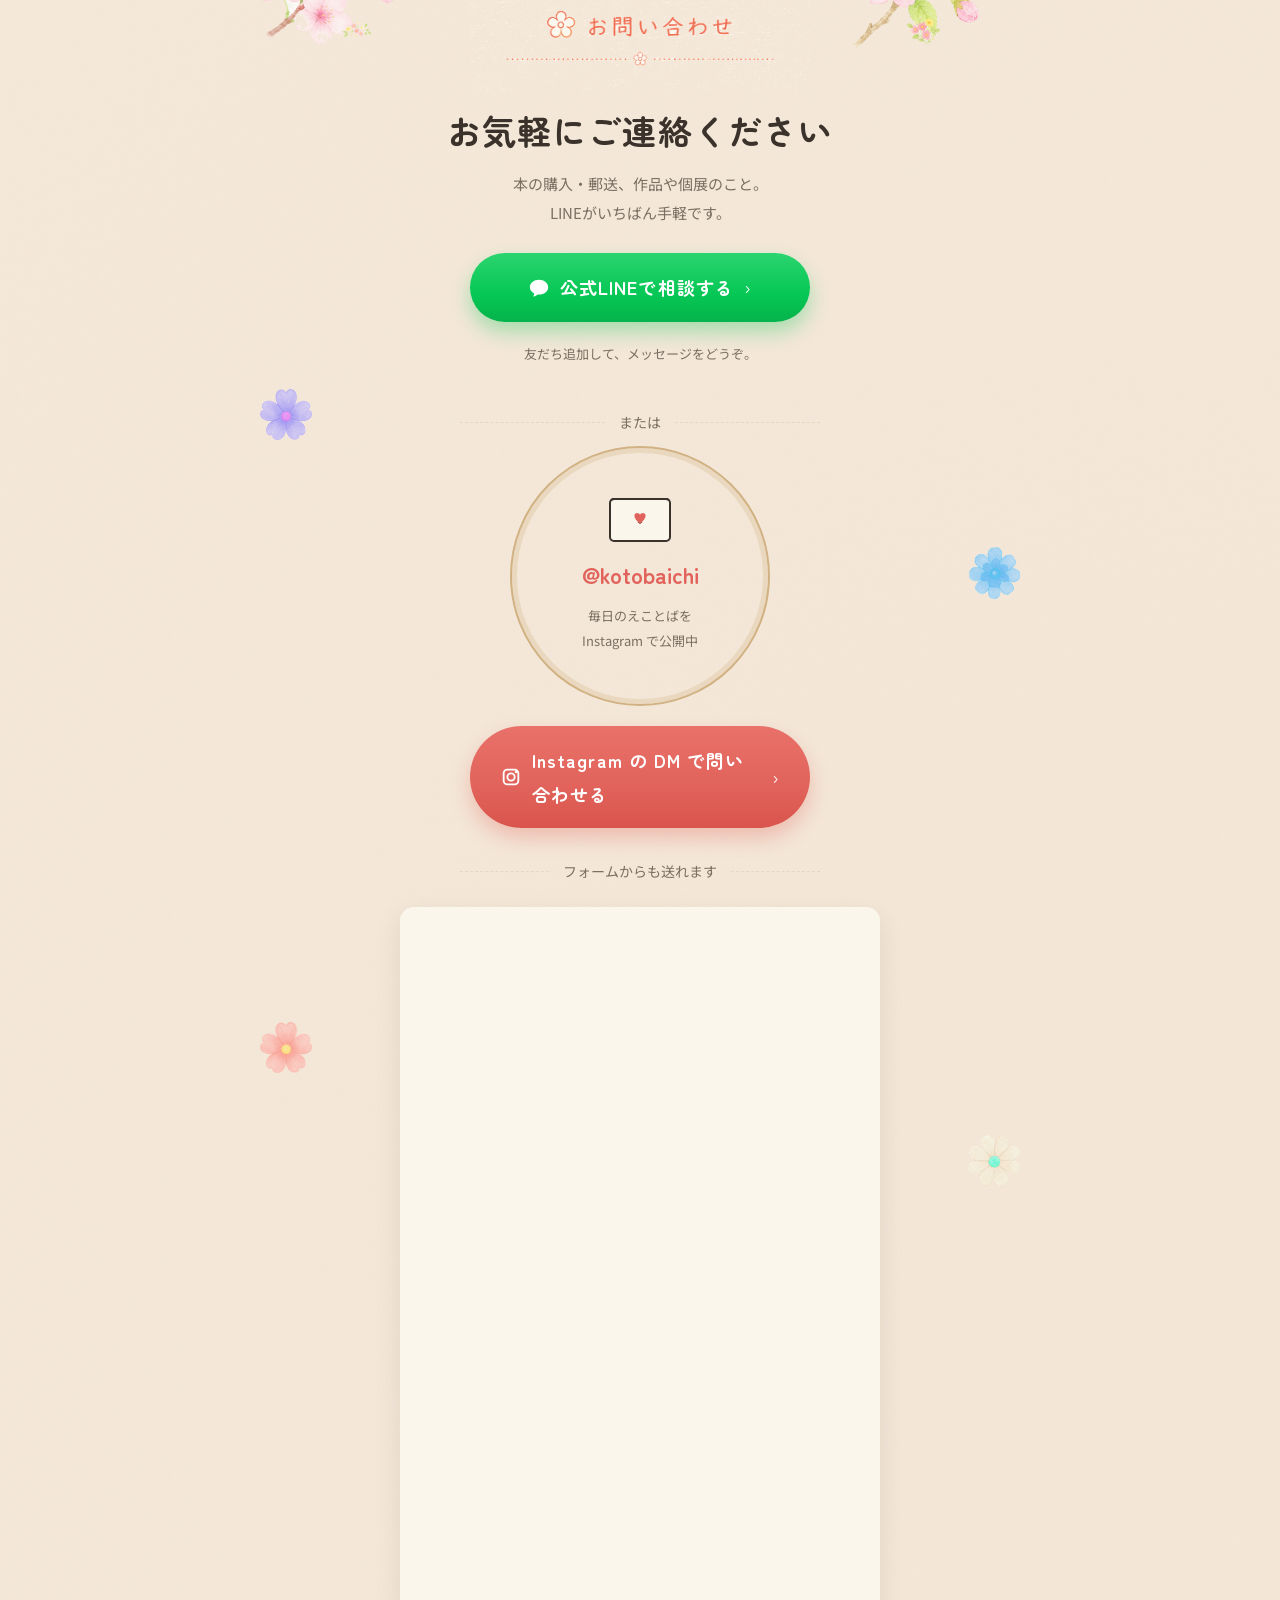
==== commit 3abe4071: "来場者の声ページを追加し、感想カードの声を作品とつなぐ - koe.html：えことばetc展の感想カード61枚をテーマ別に全文掲載（署名は伏せる） - トップにお知らせの下へ「来場者の声」セクション" ====
--- a/index.html
+++ b/index.html
@@ -47,7 +47,7 @@
   <link rel="preconnect" href="https://fonts.googleapis.com" />
   <link rel="preconnect" href="https://fonts.gstatic.com" crossorigin />
   <link href="https://fonts.googleapis.com/css2?family=Zen+Maru+Gothic:wght@500;700&family=Noto+Sans+JP:wght@400;500&family=Zen+Kurenaido&display=swap" rel="stylesheet" />
-  <link rel="stylesheet" href="styles.css?v=20260920-2" />
+  <link rel="stylesheet" href="styles.css?v=20260920-3" />
 </head>
 <body>
 
@@ -64,6 +64,7 @@
         <a href="#gallery">えことば</a>
         <a href="#paintings">絵</a>
         <a href="#poems">詩</a>
+        <a href="koe.html">声</a>
         <a href="#story">想い</a>
         <a href="#books">本</a>
         <a href="#news">お知らせ</a>
@@ -79,6 +80,7 @@
       <a href="#gallery">えことば</a>
       <a href="#paintings">絵</a>
       <a href="#poems">詩</a>
+      <a href="koe.html">来場者の声</a>
       <a href="#story">想い</a>
       <a href="#books">本</a>
       <a href="#news">お知らせ</a>
@@ -236,6 +238,15 @@
               <h3>命いっぱい</h3>
               <p>まっ暗な夜空に、大きな月。<br />その下で白い花たちが静かに光ります。<br />暗い時間にも、命はちゃんと咲いている<br />― そんな願いを込めて。</p>
             </figcaption>
+            <details class="koe-detail">
+              <summary><span class="flower flower-sm" aria-hidden="true"></span>この作品に届いた声<span class="chev">›</span></summary>
+              <div class="koe-panel">
+                <div class="koe-card">
+                  <p class="koe-text">命いっぱいの絵に<br />パワーをもらえました。<br />ありがとう。</p>
+                  <span class="koe-from">― えことばetc展 感想カードより</span>
+                </div>
+              </div>
+            </details>
           </figure>
 
           <figure class="painting reveal">
@@ -278,6 +289,34 @@
             <h3>シンプルに</h3>
             <p class="poem-body">ぼくは<br />ぼくのままでいいし<br />あなたは<br />あなたのままでいい<br />ぼくは<br />ぼくを好きでいて<br />あなたは<br />あなたを好きでいる<br />シンプルが一番</p>
           </div>
+          <details class="koe-detail">
+            <summary><span class="flower flower-sm" aria-hidden="true"></span>この詩に届いた声<span class="chev">›</span></summary>
+            <div class="koe-panel">
+              <div class="koe-card">
+                <p class="koe-text">シンプルが一番</p>
+                <span class="koe-from">― えことばetc展 感想カードより</span>
+              </div>
+            </div>
+          </details>
+        </article>
+
+        <article class="poem reveal">
+          <div class="frame">
+            <img src="images/poem-03.jpg" alt="詩「正比例」の手書き作品。赤いふちどりの白い花が並ぶ" loading="lazy" data-lightbox="images/poem-03.jpg" data-caption="詩「正比例」" />
+          </div>
+          <div class="poem-text">
+            <h3>正比例</h3>
+            <p class="poem-body">幸せになりたいなら<br />感謝したらいい<br />感謝すると<br />幸せがやってくる<br />当たり前だと思うと<br />幸せは逃げてしまう<br />幸せであり続けたいのなら<br />すべてに感謝すること<br />感謝と幸せは正比例する</p>
+          </div>
+          <details class="koe-detail">
+            <summary><span class="flower flower-sm" aria-hidden="true"></span>この詩に届いた声<span class="chev">›</span></summary>
+            <div class="koe-panel">
+              <div class="koe-card">
+                <p class="koe-text">正比例の詩いいですね。</p>
+                <span class="koe-from">― えことばetc展 感想カードより</span>
+              </div>
+            </div>
+          </details>
         </article>
       </div>
     </section>
@@ -428,6 +467,43 @@
       </div>
     </section>
 
+    <!-- ===== 来場者の声 ===== -->
+    <section class="section" id="koe" data-decor="tl:07,tr:11,bl:06,br:09,l1:29,r1:41">
+      <div class="eyebrow reveal">
+        <p class="eyebrow-label"><span class="flower flower-red" aria-hidden="true"></span>来場者の声</p>
+      </div>
+      <h2 class="section-title reveal"><span class="nb">会場で、</span><span class="nb">61枚の声が届きました</span></h2>
+      <p class="section-lead reveal">えことばetc展で、<br />ご来場のみなさまが書いてくださった<br />感想カードの一部です。</p>
+
+      <p class="koe-count reveal"><strong>61</strong>枚の感想カードが届きました</p>
+
+      <ul class="koe-list">
+        <li class="reveal">
+          <div class="koe-card">
+            <p class="koe-text">毎日の忙しさで消えていた<br />キレイな言葉や感情が<br />あふれてきました。<br />とてもステキでワクワク<br />しました。</p>
+            <span class="koe-from">― えことばetc展 感想カードより</span>
+          </div>
+        </li>
+        <li class="reveal">
+          <div class="koe-card">
+            <p class="koe-text">心の中にある不安や悩みが<br />スッと晴れていく思いに<br />なりました。ありがとう。</p>
+            <span class="koe-from">― えことばetc展 感想カードより</span>
+          </div>
+        </li>
+        <li class="reveal">
+          <div class="koe-card">
+            <p class="koe-text">心の充電できました〜。<br />これからも応援してます</p>
+            <span class="koe-from">― えことばetc展 感想カードより</span>
+          </div>
+        </li>
+      </ul>
+
+      <div class="gallery-more reveal" style="margin-top:34px;">
+        <a href="koe.html" class="btn btn-pill">すべての声を読む<span class="chev">›</span></a>
+        <p class="gallery-note">61枚ぜんぶ、<br />こちらでお読みいただけます。</p>
+      </div>
+    </section>
+
     <!-- ===== お問い合わせ ===== -->
     <section class="section" id="contact" data-decor="tl:16,tr:15,bl:09,br:01,l1:38,l2:29,r1:48,r2:45">
       <div class="eyebrow reveal">
@@ -476,6 +552,7 @@
         <a href="#gallery">えことば</a>
         <a href="#paintings">絵</a>
         <a href="#poems">詩</a>
+        <a href="koe.html">来場者の声</a>
         <a href="#story">想い</a>
         <a href="#books">本</a>
         <a href="#news">お知らせ</a>
--- a/styles.css
+++ b/styles.css
@@ -831,3 +831,149 @@
   html { scroll-behavior: auto; }
   .reveal { opacity: 1; transform: none; }
 }
+
+/* =====================================================
+   来場者の声（感想カード）  ― styles.css へ追記する想定
+   ===================================================== */
+
+/* ===== 共通：感想カード ===== */
+.koe-card {
+  position: relative;
+  background: var(--paper-soft);
+  border: 1px solid var(--line);
+  border-radius: 12px;
+  padding: 24px 22px 18px;
+  box-shadow: var(--shadow-card);
+}
+/* 上辺のマスキングテープ（貼った感じ） */
+.koe-card::before {
+  content: "";
+  position: absolute; top: -8px; left: 50%;
+  width: 62px; height: 17px;
+  transform: translateX(-50%) rotate(-1.5deg);
+  background: rgba(240, 169, 63, .28);
+  border-left: 1px dashed rgba(240, 169, 63, .55);
+  border-right: 1px dashed rgba(240, 169, 63, .55);
+  border-radius: 2px;
+}
+.koe-text {
+  margin: 0;
+  font-family: var(--font-quote);
+  font-size: 15.5px;
+  line-height: 1.95;
+}
+.koe-from {
+  display: block;
+  margin-top: 12px;
+  text-align: right;
+  font-size: 12.5px;
+  color: var(--ink-soft);
+  font-family: var(--font-body);
+}
+
+/* ===== 声の一覧（カードを少しずつ傾けて貼る） ===== */
+.koe-list { list-style: none; margin: 28px 0 0; padding: 0; display: flex; flex-direction: column; gap: 26px; }
+.koe-list > li { margin: 0; }
+.koe-list > li:nth-child(odd)  .koe-card { transform: rotate(-.55deg); }
+.koe-list > li:nth-child(even) .koe-card { transform: rotate(.65deg); }
+
+/* ===== 枚数バッジ ===== */
+.koe-count {
+  display: flex; width: fit-content;
+  align-items: baseline; gap: 6px;
+  margin: 18px auto 0;
+  padding: 10px 22px;
+  background: var(--paper-soft);
+  border: 1.5px dashed var(--accent-soft);
+  border-radius: 999px;
+  font-family: var(--font-display);
+  color: var(--ink-soft);
+  font-size: 14px;
+}
+.koe-count strong { font-size: 26px; color: var(--accent); font-weight: 700; }
+
+/* ===== テーマの小見出し（特設ページ用） ===== */
+.koe-theme {
+  display: flex; align-items: center; justify-content: center; gap: 10px;
+  margin: 46px 0 0;
+  font-family: var(--font-display); font-weight: 700;
+  font-size: 16px; color: var(--accent);
+}
+.koe-theme::before, .koe-theme::after {
+  content: ""; width: 34px; border-top: 2px dotted var(--accent-soft);
+}
+
+/* ===== 作品にひもづく声（開いて読む） ===== */
+.koe-detail { margin: 16px auto 0; max-width: 30em; text-align: center; }
+.koe-detail > summary {
+  display: inline-flex; align-items: center; gap: 8px;
+  list-style: none; cursor: pointer;
+  padding: 9px 20px;
+  font-family: var(--font-display); font-weight: 700; font-size: 14px;
+  color: var(--accent);
+  background: var(--paper-soft);
+  border: 1.5px dashed var(--accent-soft);
+  border-radius: 999px;
+  transition: background .2s, transform .2s;
+}
+.koe-detail > summary::-webkit-details-marker { display: none; }
+.koe-detail > summary::marker { content: ""; }
+.koe-detail > summary:hover { background: #fff; transform: translateY(-1px); }
+.koe-detail > summary .chev { font-weight: 400; transition: transform .2s; }
+.koe-detail[open] > summary .chev { transform: rotate(90deg); }
+.koe-detail[open] > summary { background: #fff; }
+.koe-panel { margin-top: 16px; text-align: left; }
+.koe-panel .koe-card { transform: rotate(-.5deg); }
+
+/* ===== 声の帯（セクションの合間にそっと置く） ===== */
+.koe-band {
+  max-width: var(--wrap);
+  margin: 0 auto;
+  padding: 34px 22px;
+  text-align: center;
+  position: relative;
+}
+.koe-band::before, .koe-band::after {
+  content: ""; display: block; width: 58px; margin: 0 auto;
+  border-top: 2px dotted var(--accent-soft);
+}
+.koe-band::before { margin-bottom: 20px; }
+.koe-band::after  { margin-top: 20px; }
+.koe-band p {
+  margin: 0;
+  font-family: var(--font-quote);
+  font-size: 16.5px;
+  line-height: 2;
+}
+.koe-band-from {
+  display: block; margin-top: 10px;
+  font-family: var(--font-body);
+  font-size: 12.5px; color: var(--ink-soft);
+}
+
+/* ===== 横スクロール版（パターンAの別案で使用可） ===== */
+.koe-scroller {
+  display: flex; gap: 16px; overflow-x: auto;
+  margin: 28px -22px 0; padding: 12px 22px 18px;
+  scroll-snap-type: x mandatory;
+  -webkit-overflow-scrolling: touch;
+}
+.koe-scroller::-webkit-scrollbar { height: 6px; }
+.koe-scroller::-webkit-scrollbar-thumb { background: var(--line); border-radius: 3px; }
+.koe-scroller > li { flex: 0 0 78%; scroll-snap-align: center; list-style: none; }
+
+/* ===== タブレット以上 ===== */
+@media (min-width: 768px) {
+  .koe-list { display: grid; grid-template-columns: 1fr 1fr; gap: 26px 22px; }
+  .koe-scroller > li { flex-basis: 46%; }
+}
+
+/* 絵・詩は768px以上で2カラムになるため、声のボタンは全幅に置く */
+@media (min-width: 768px) {
+  .painting > .koe-detail, .poem > .koe-detail { grid-column: 1 / -1; margin-top: 6px; }
+}
+
+/* ナビ項目が1つ増えたぶん、狭いPC幅では間隔を詰めてロゴとの衝突を防ぐ */
+@media (min-width: 768px) and (max-width: 900px) {
+  .site-nav { gap: 16px; }
+}
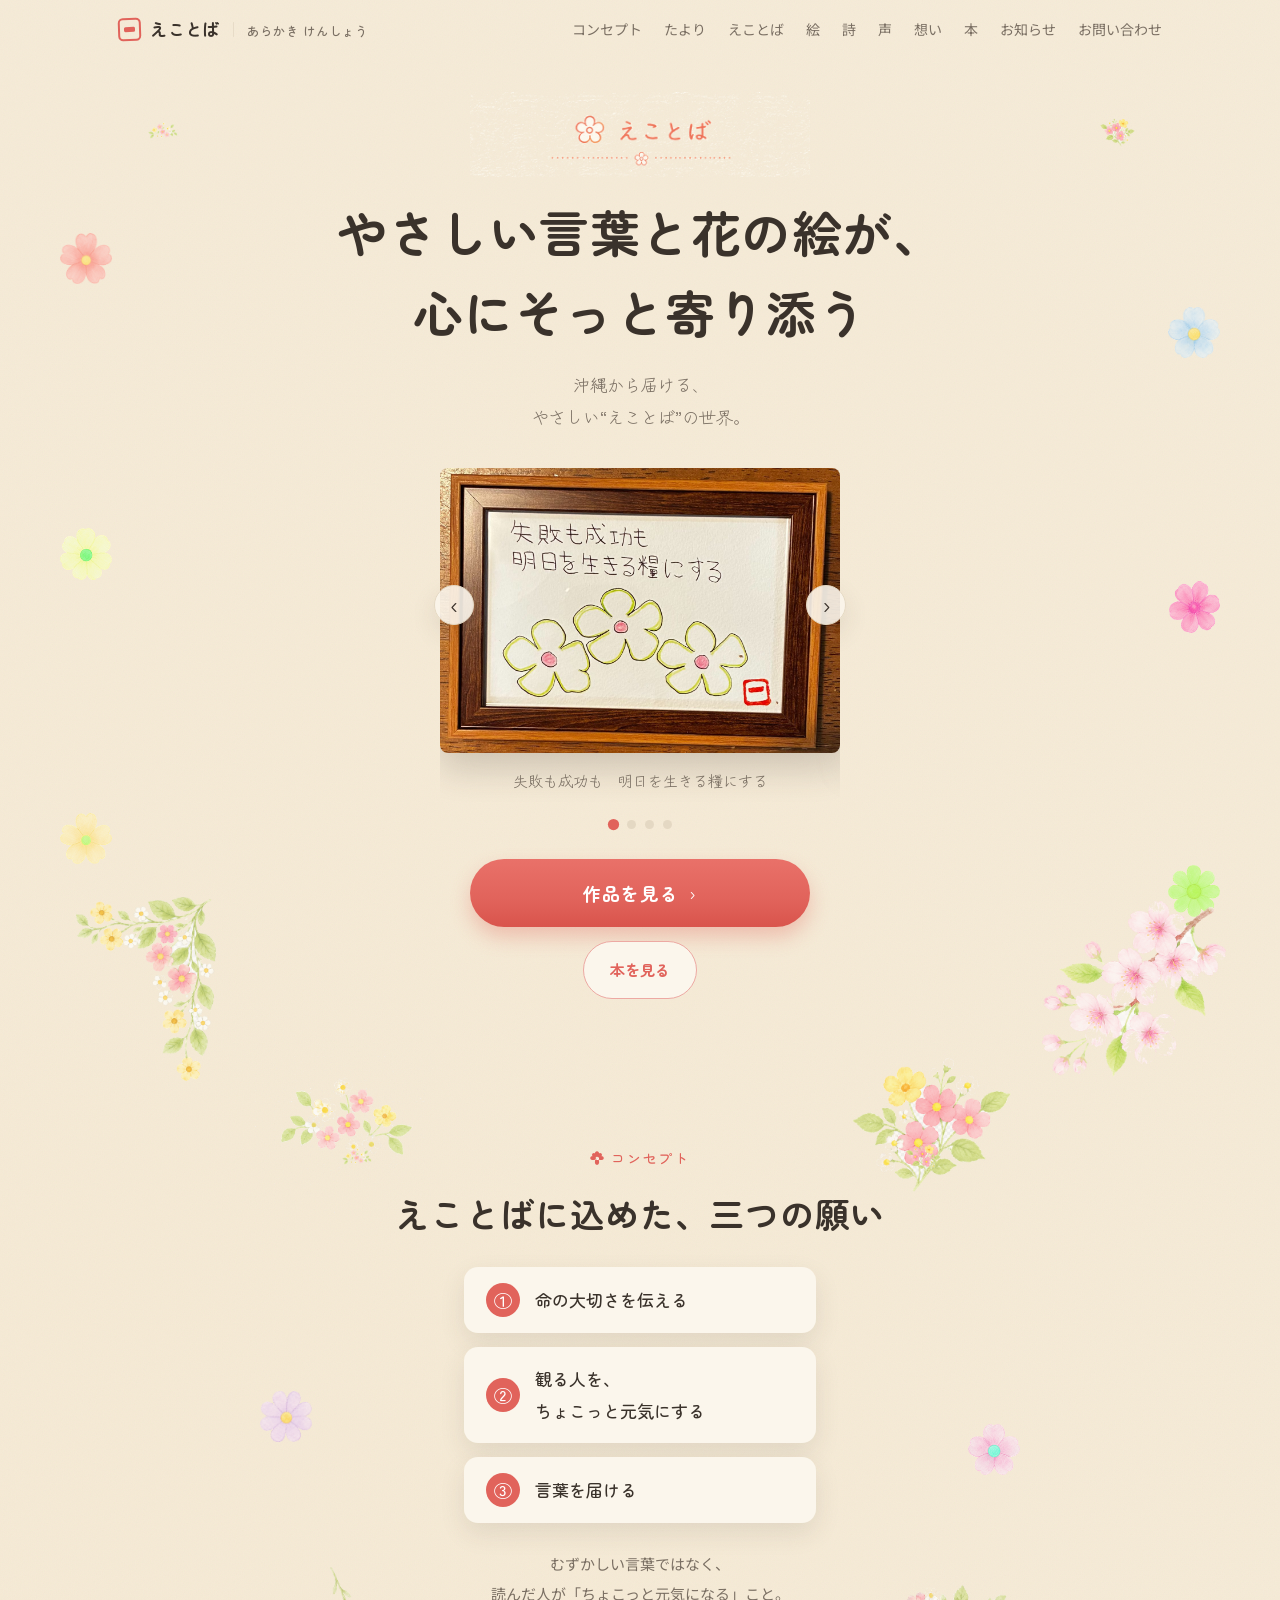
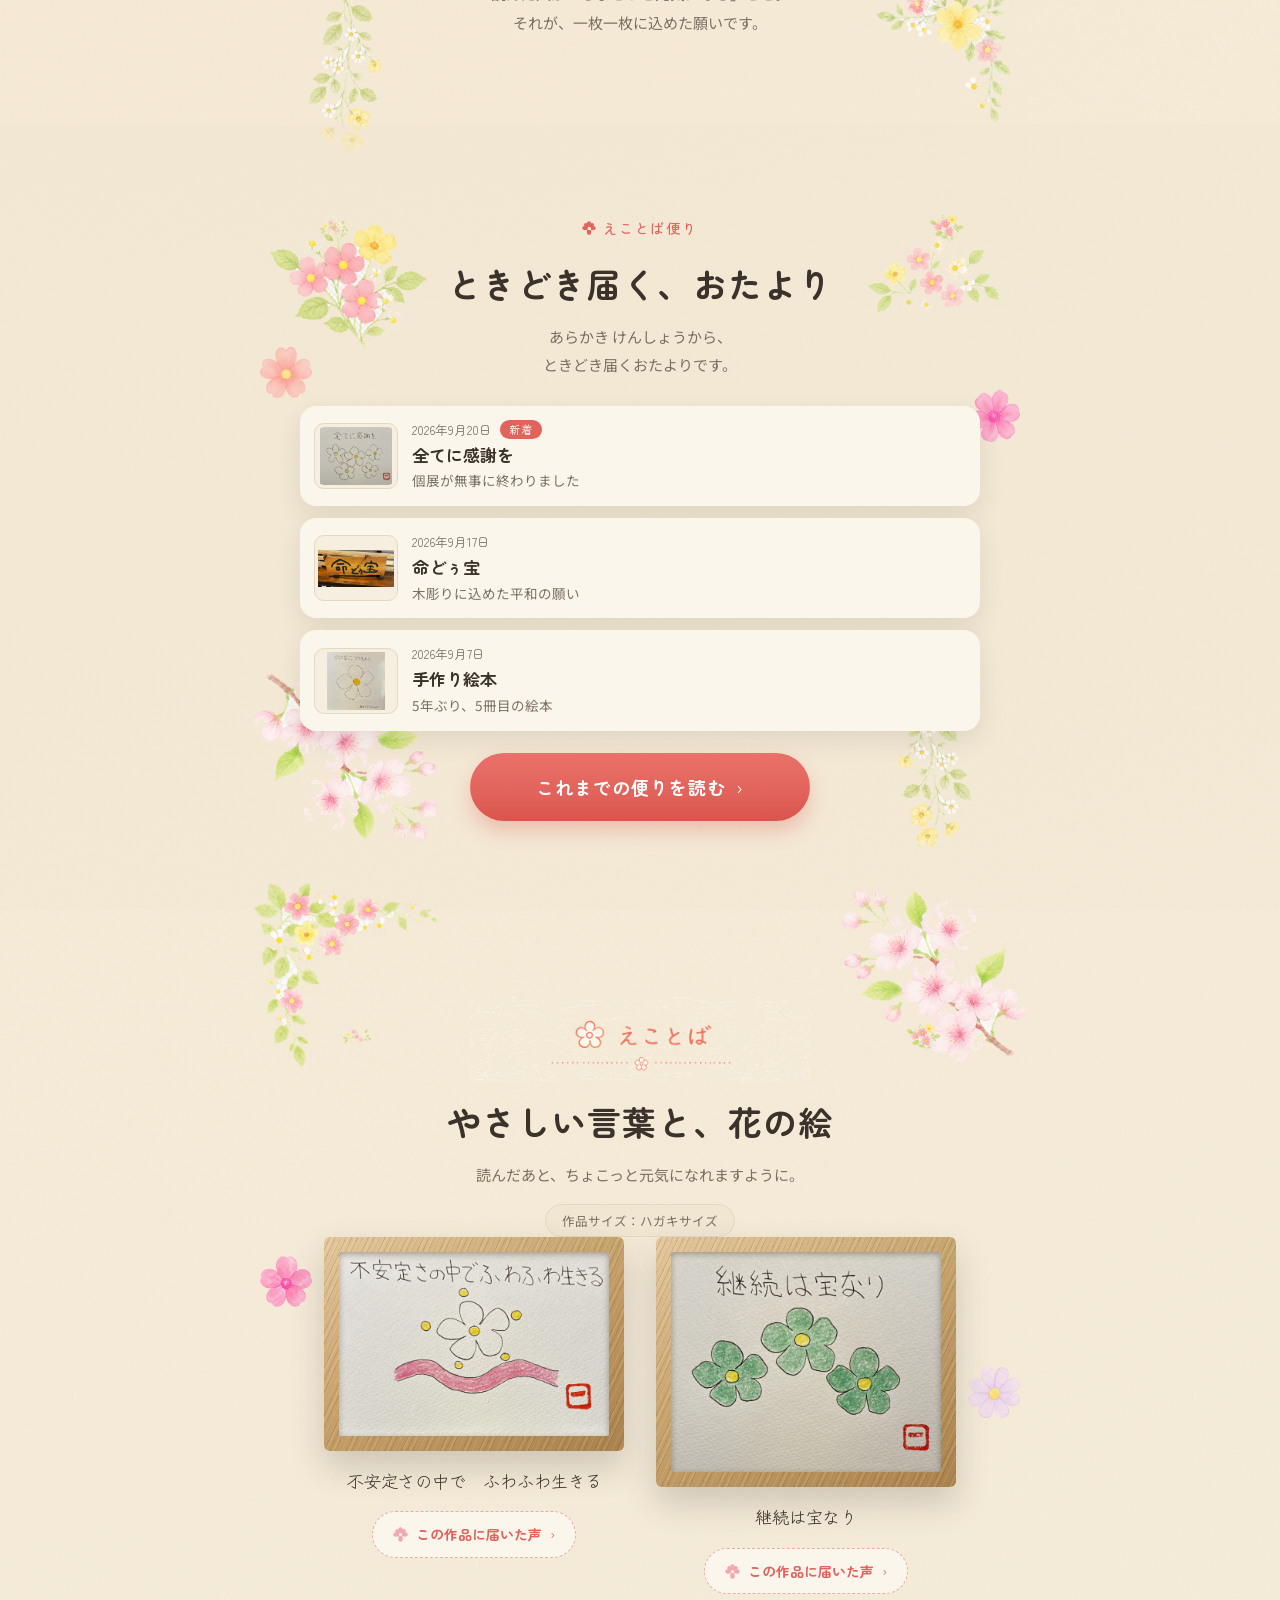
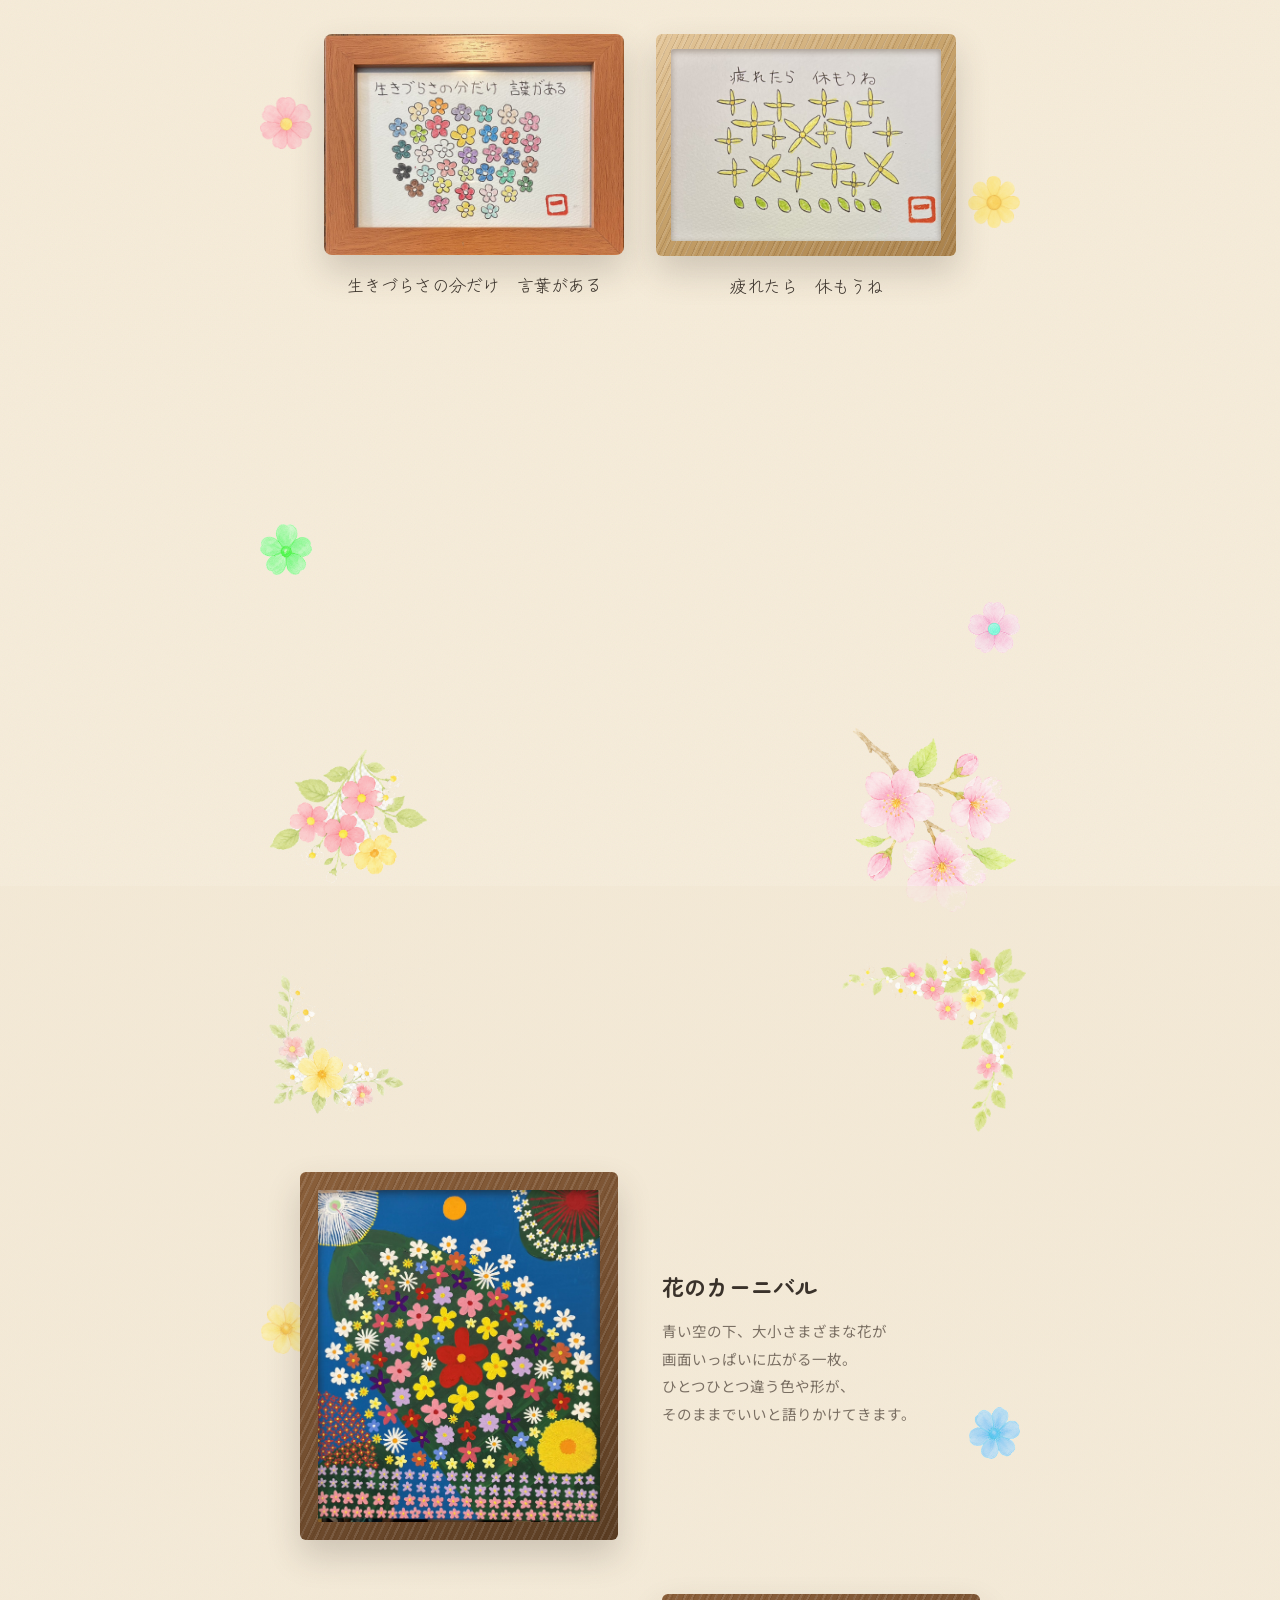
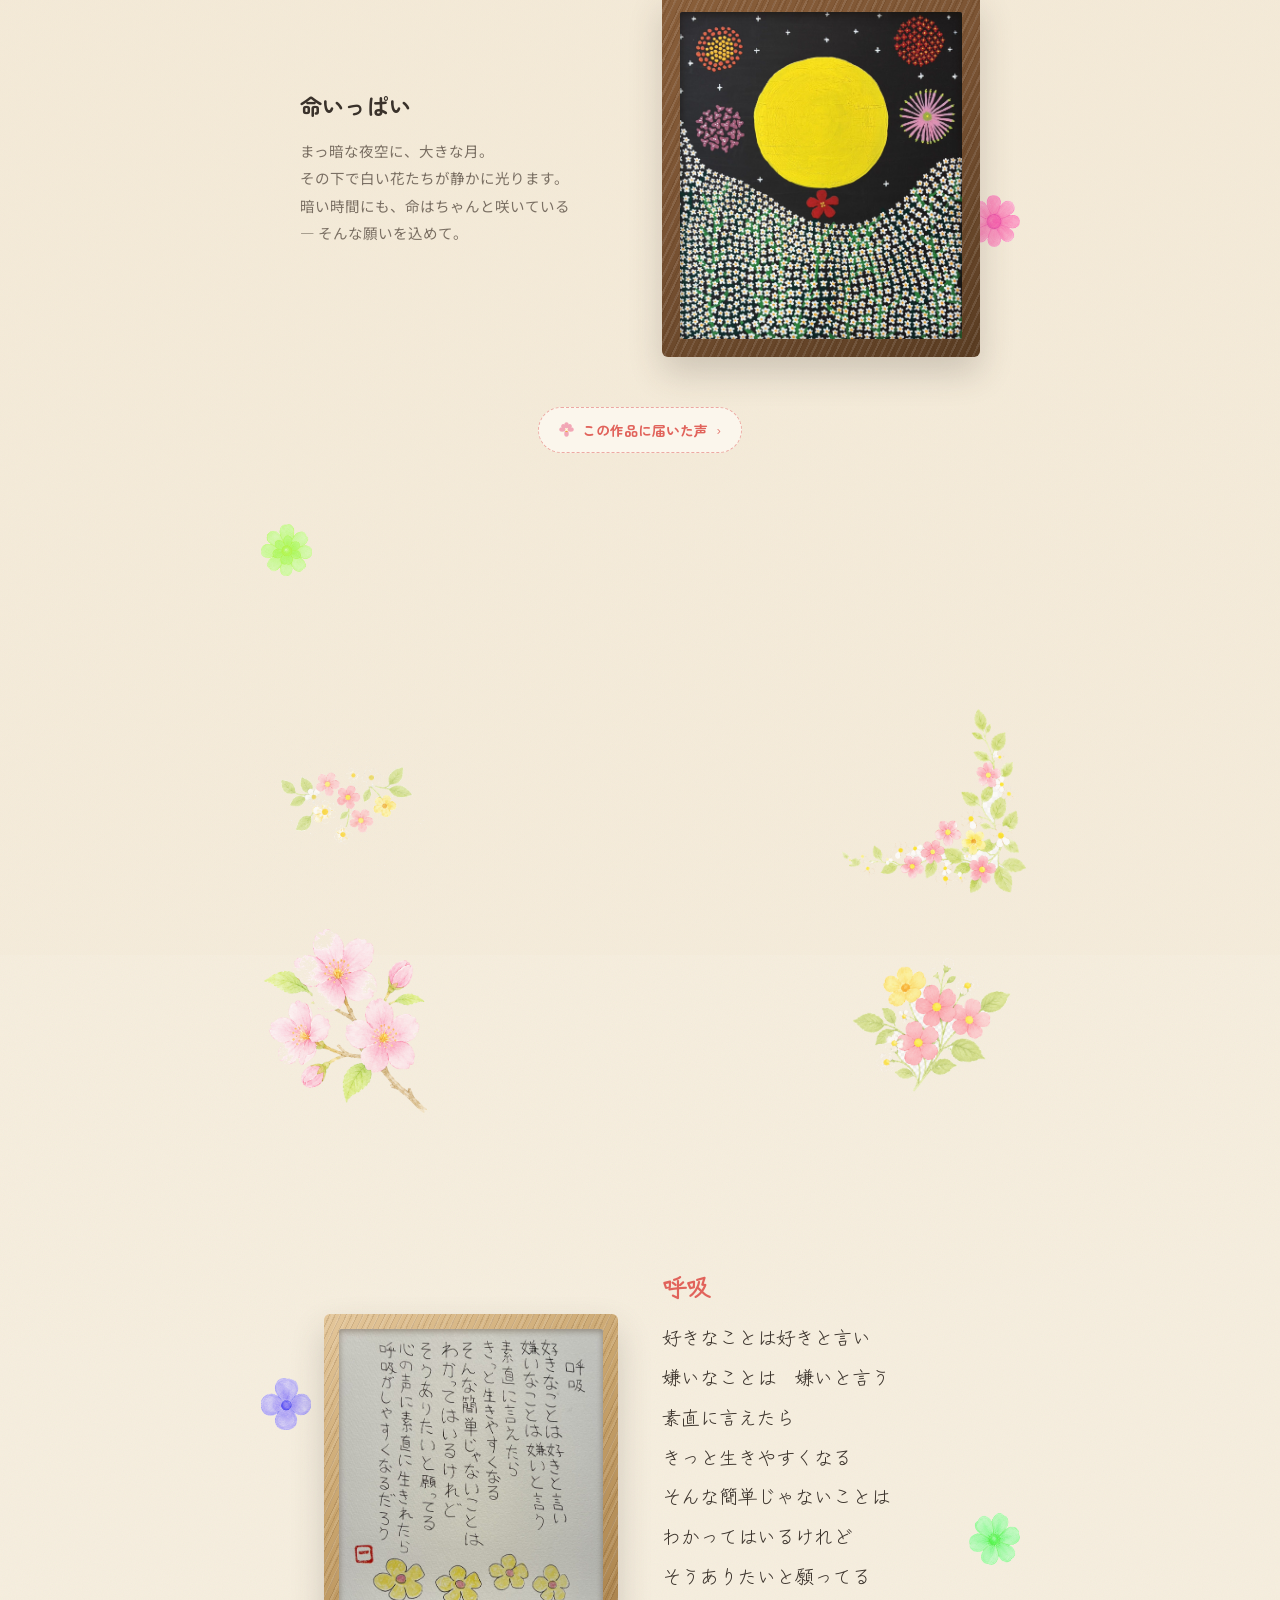
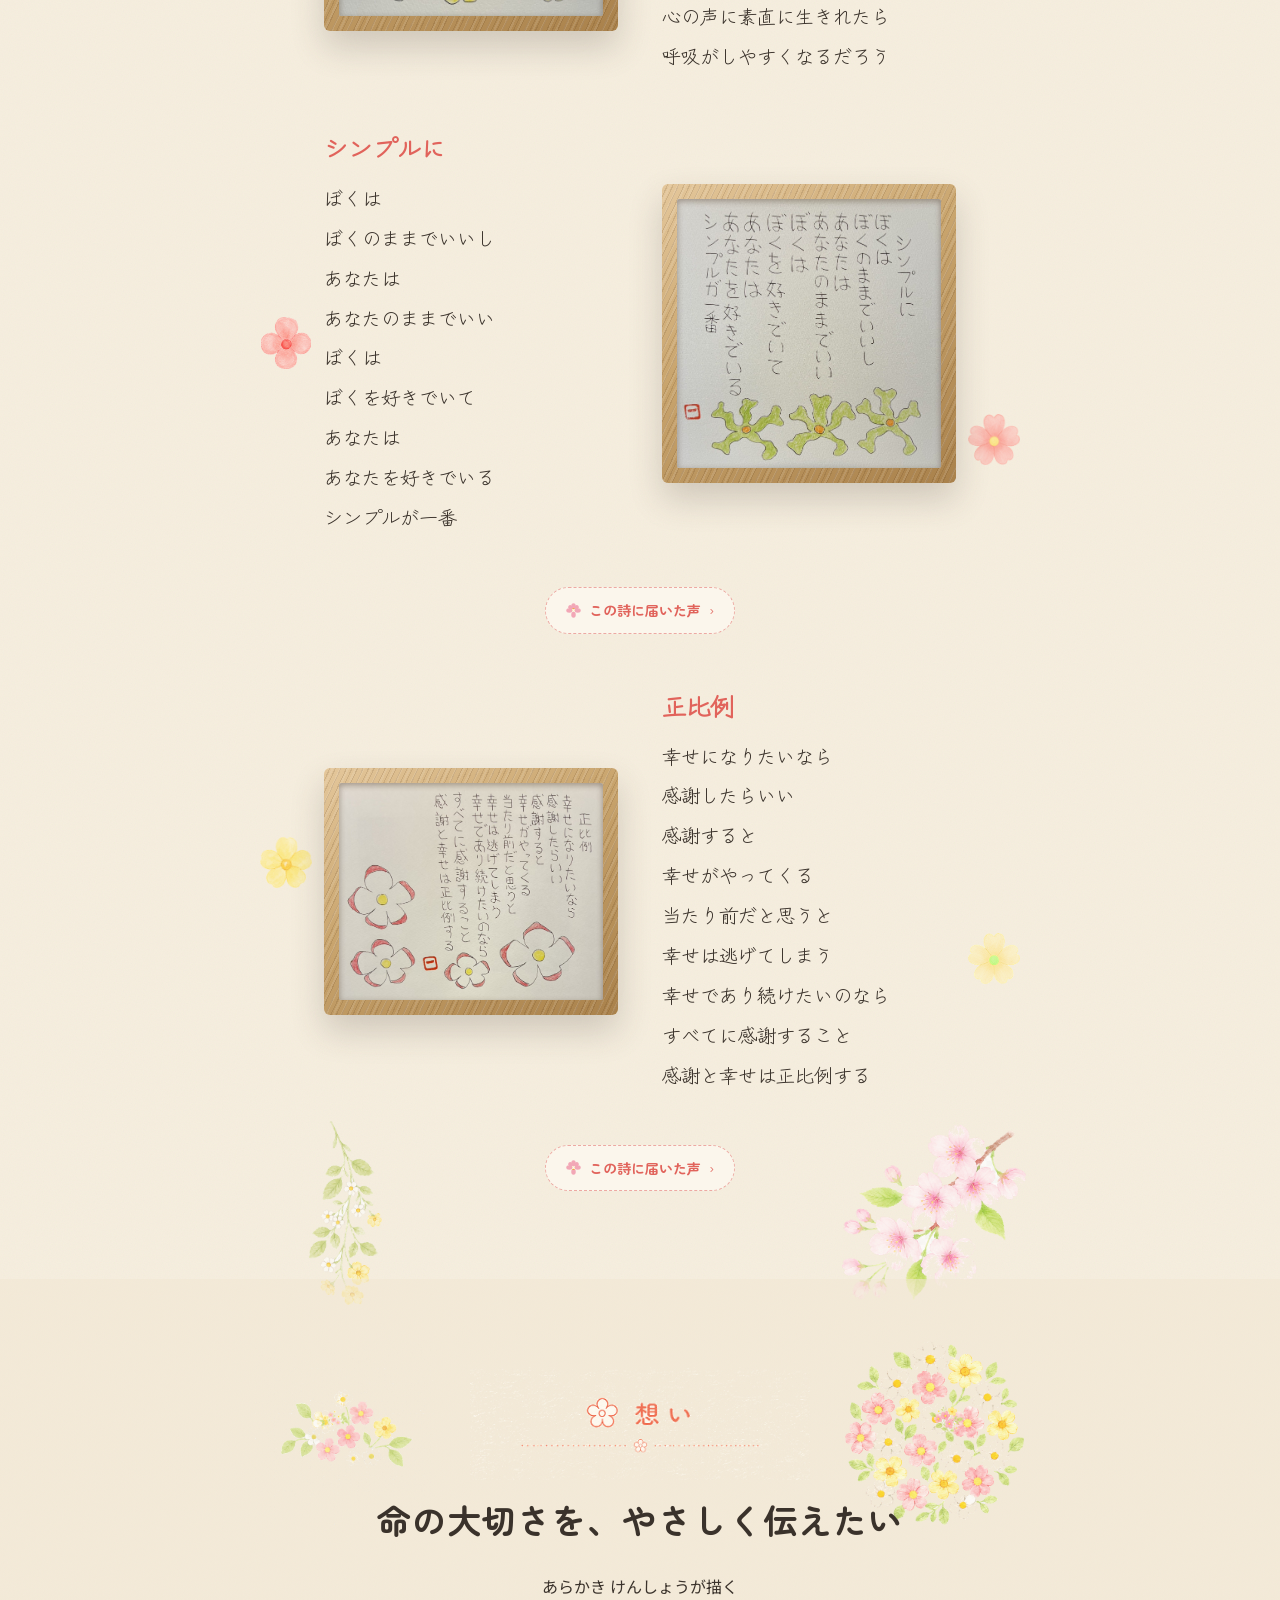
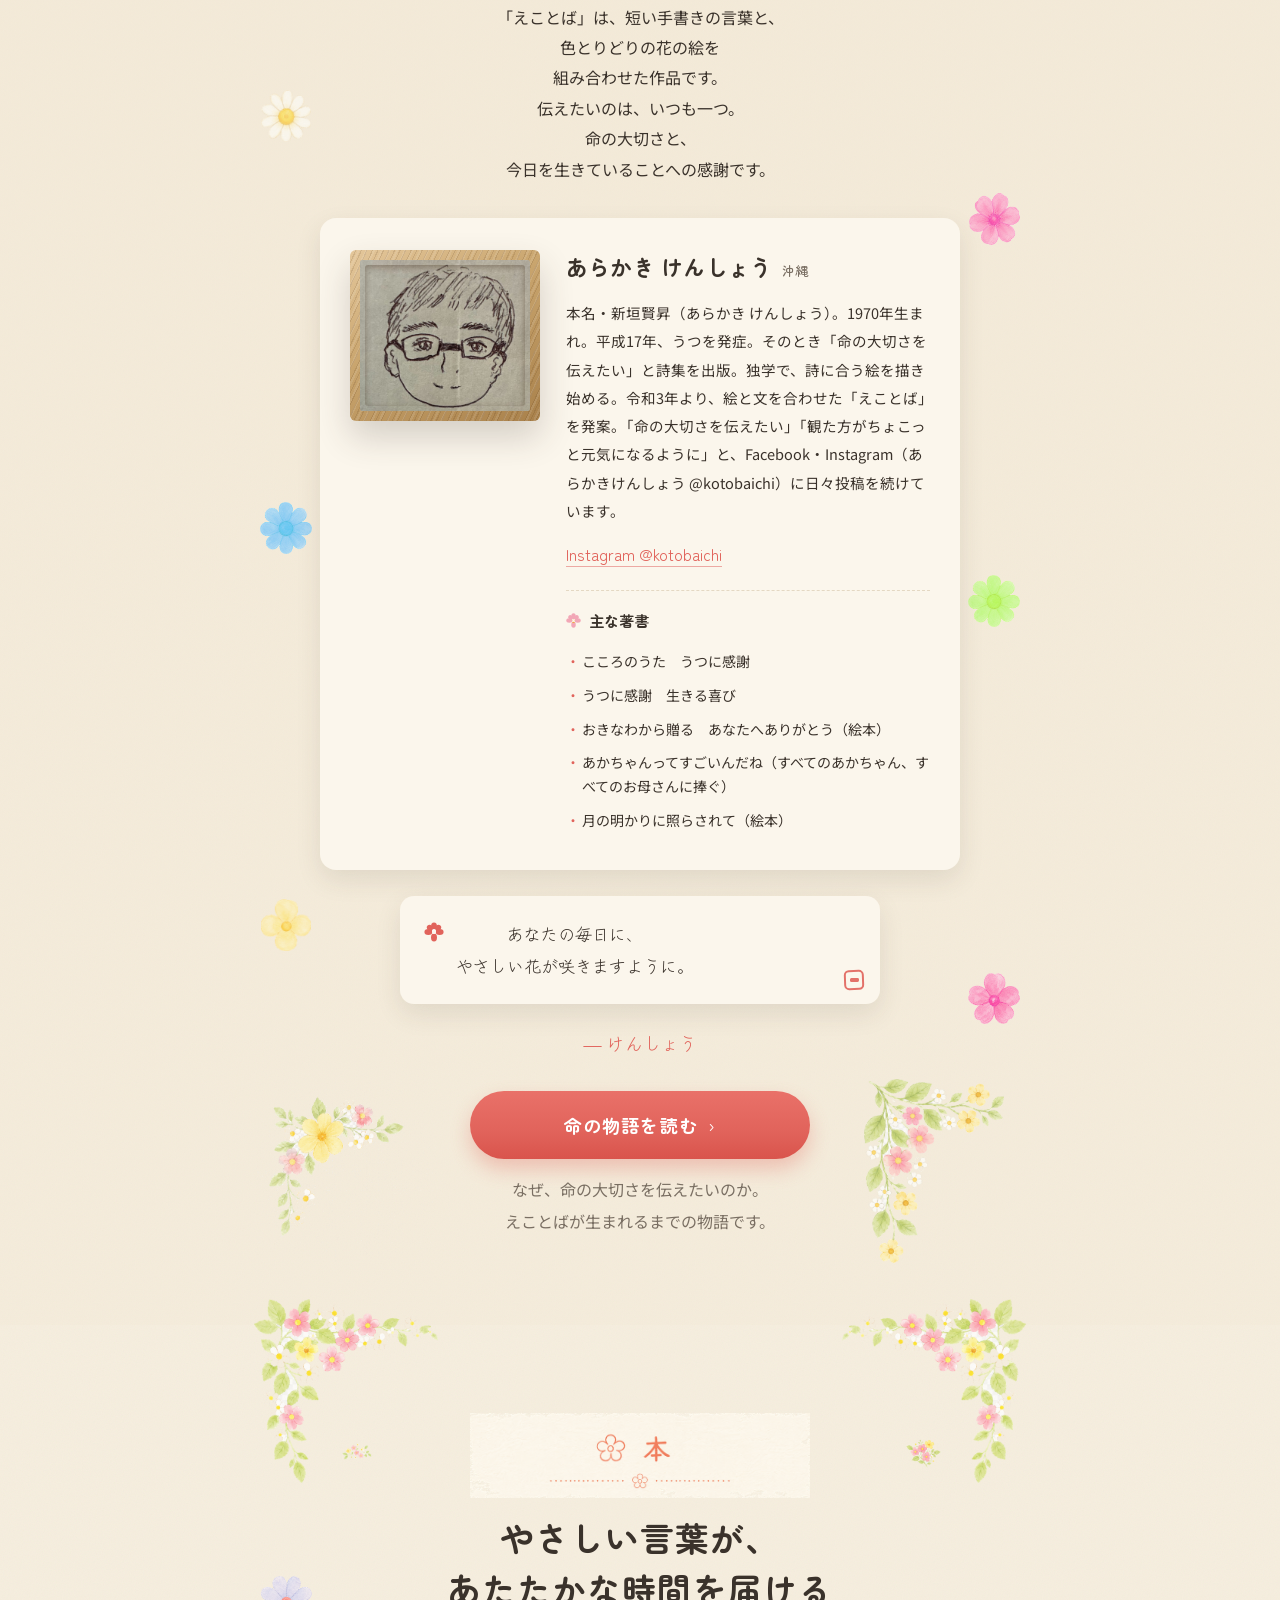
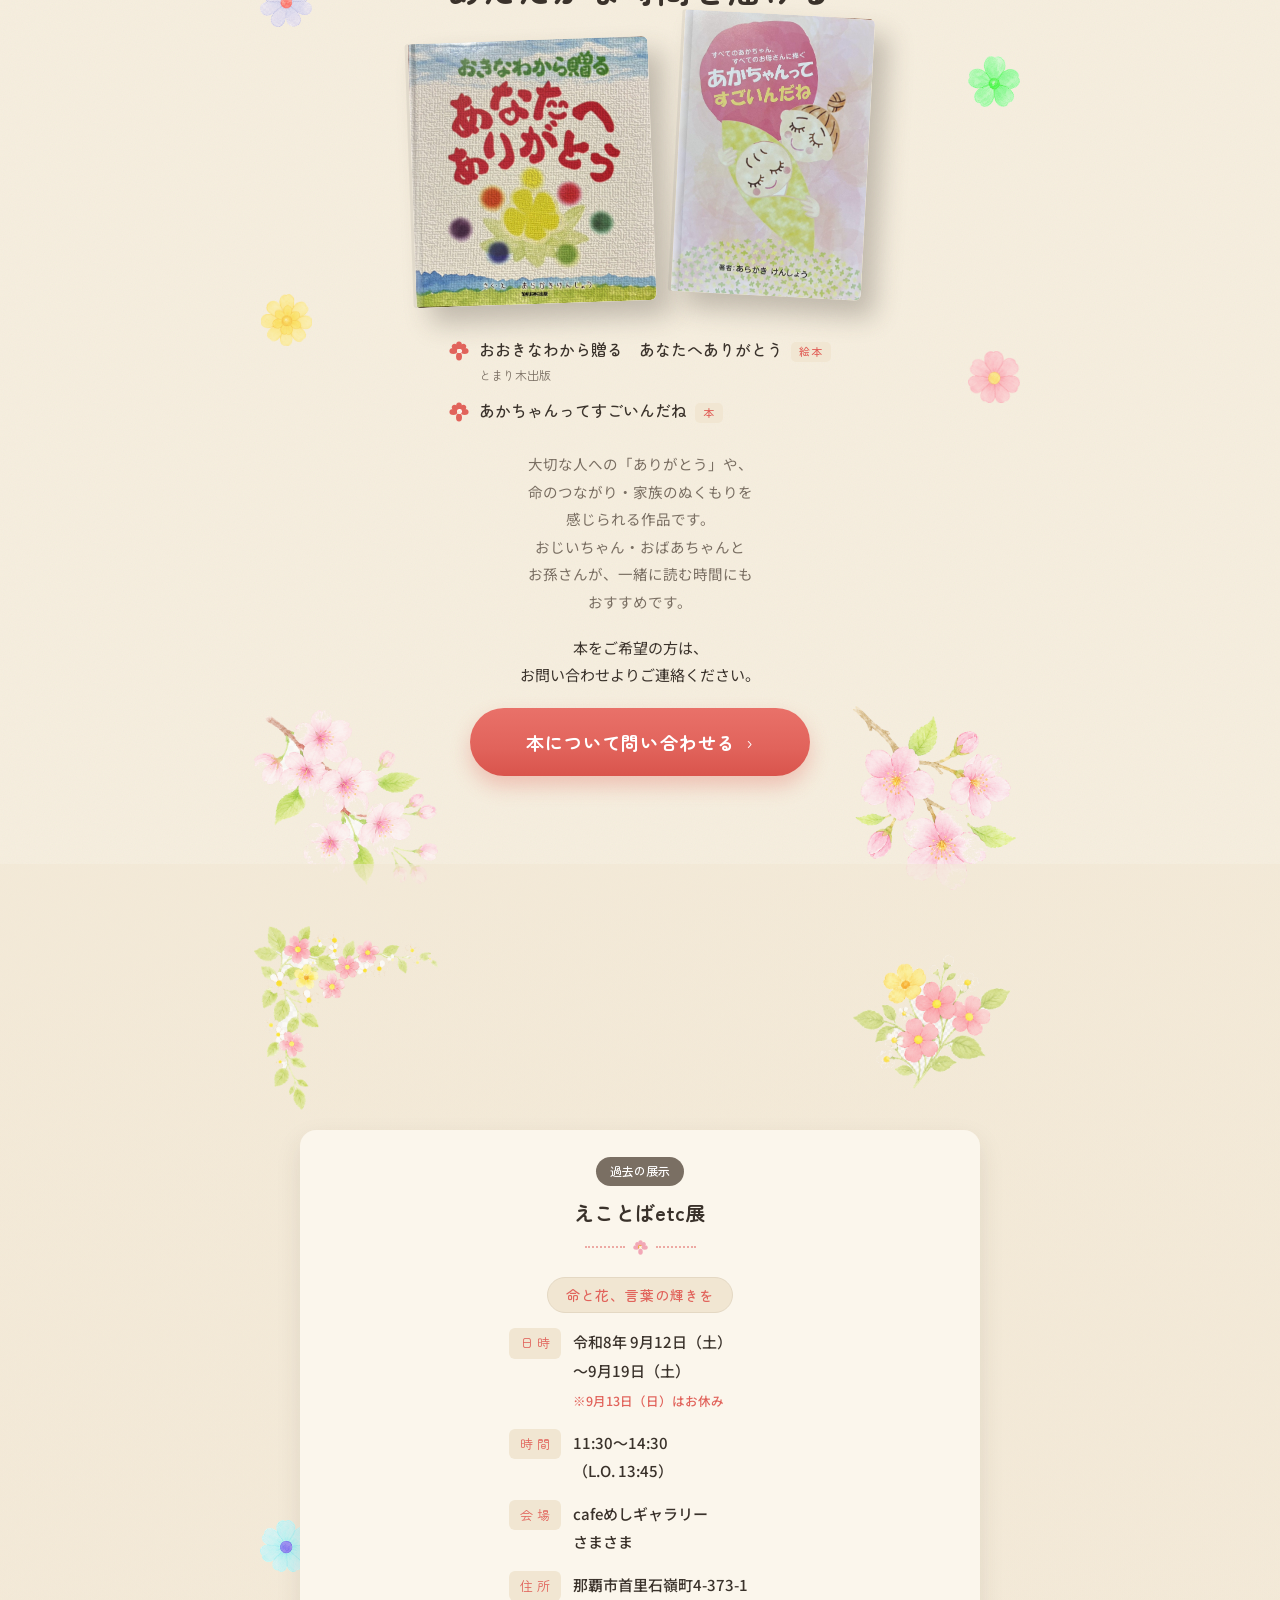
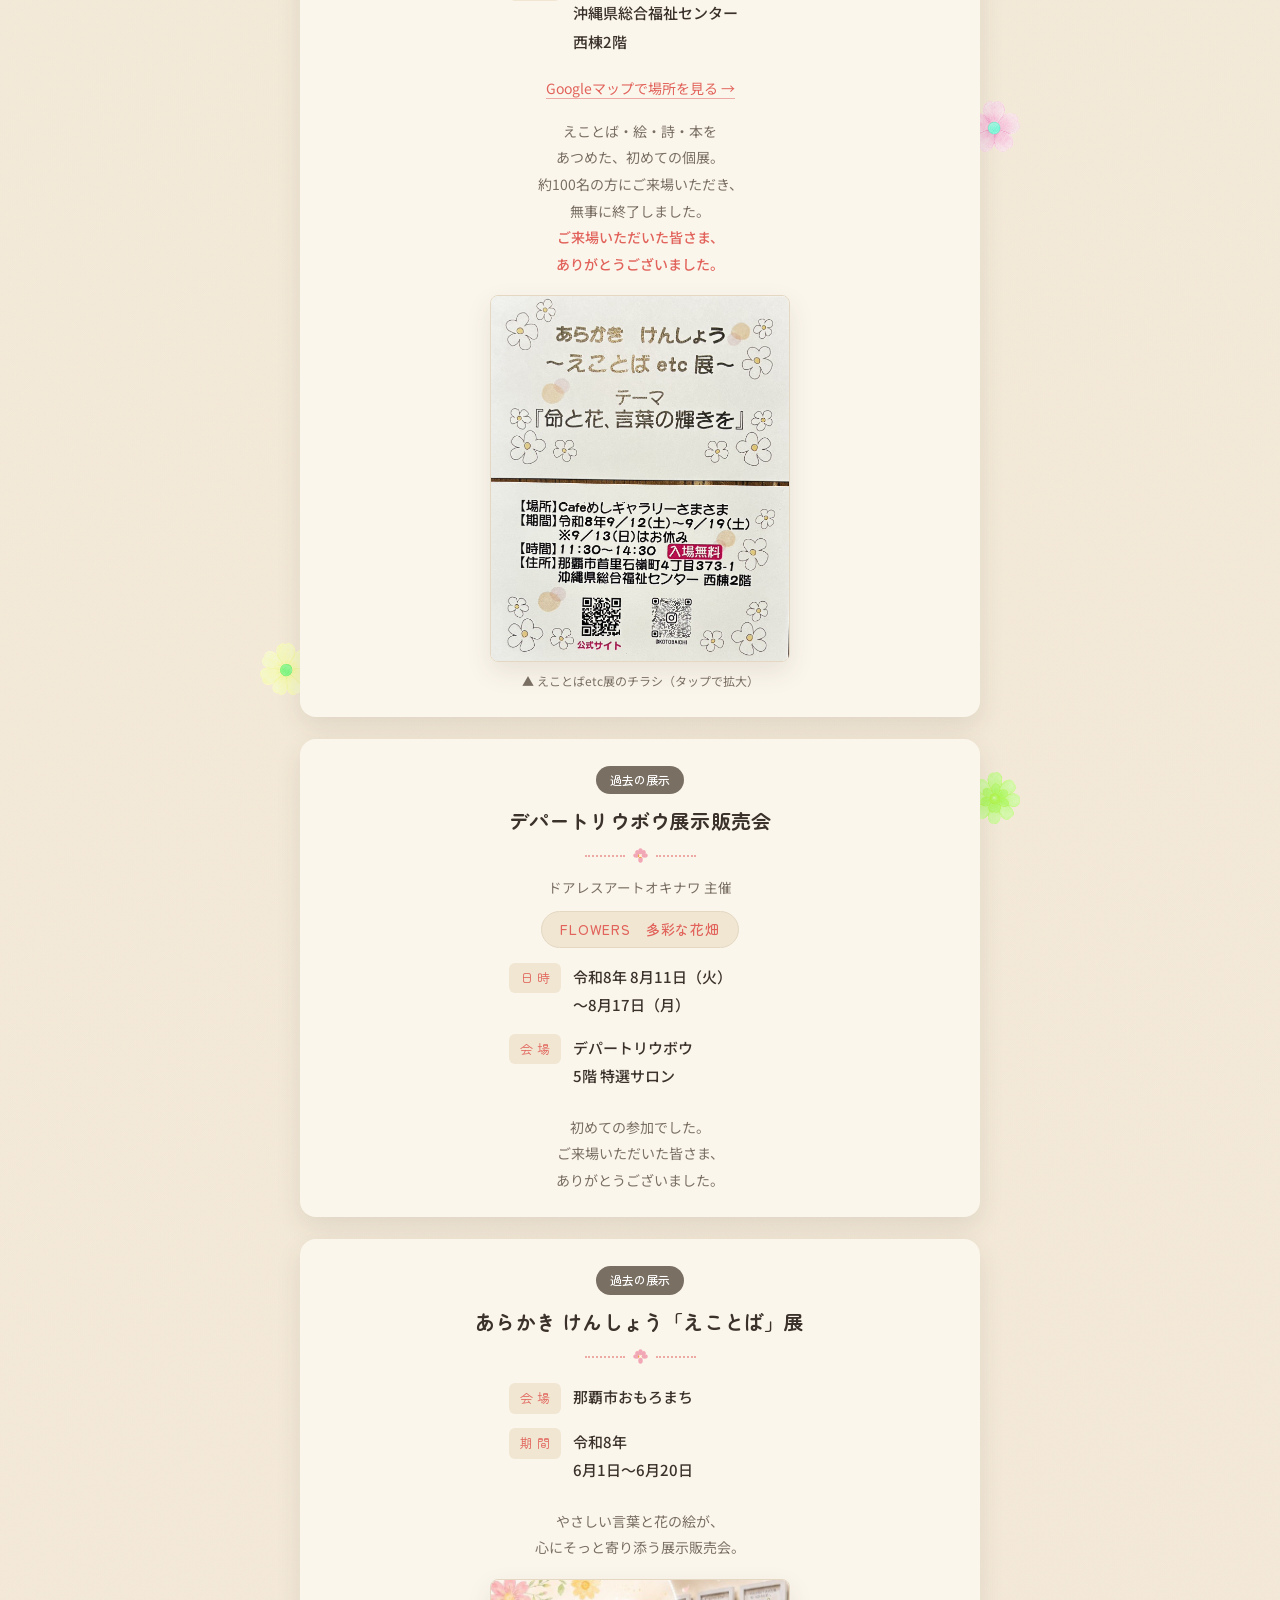
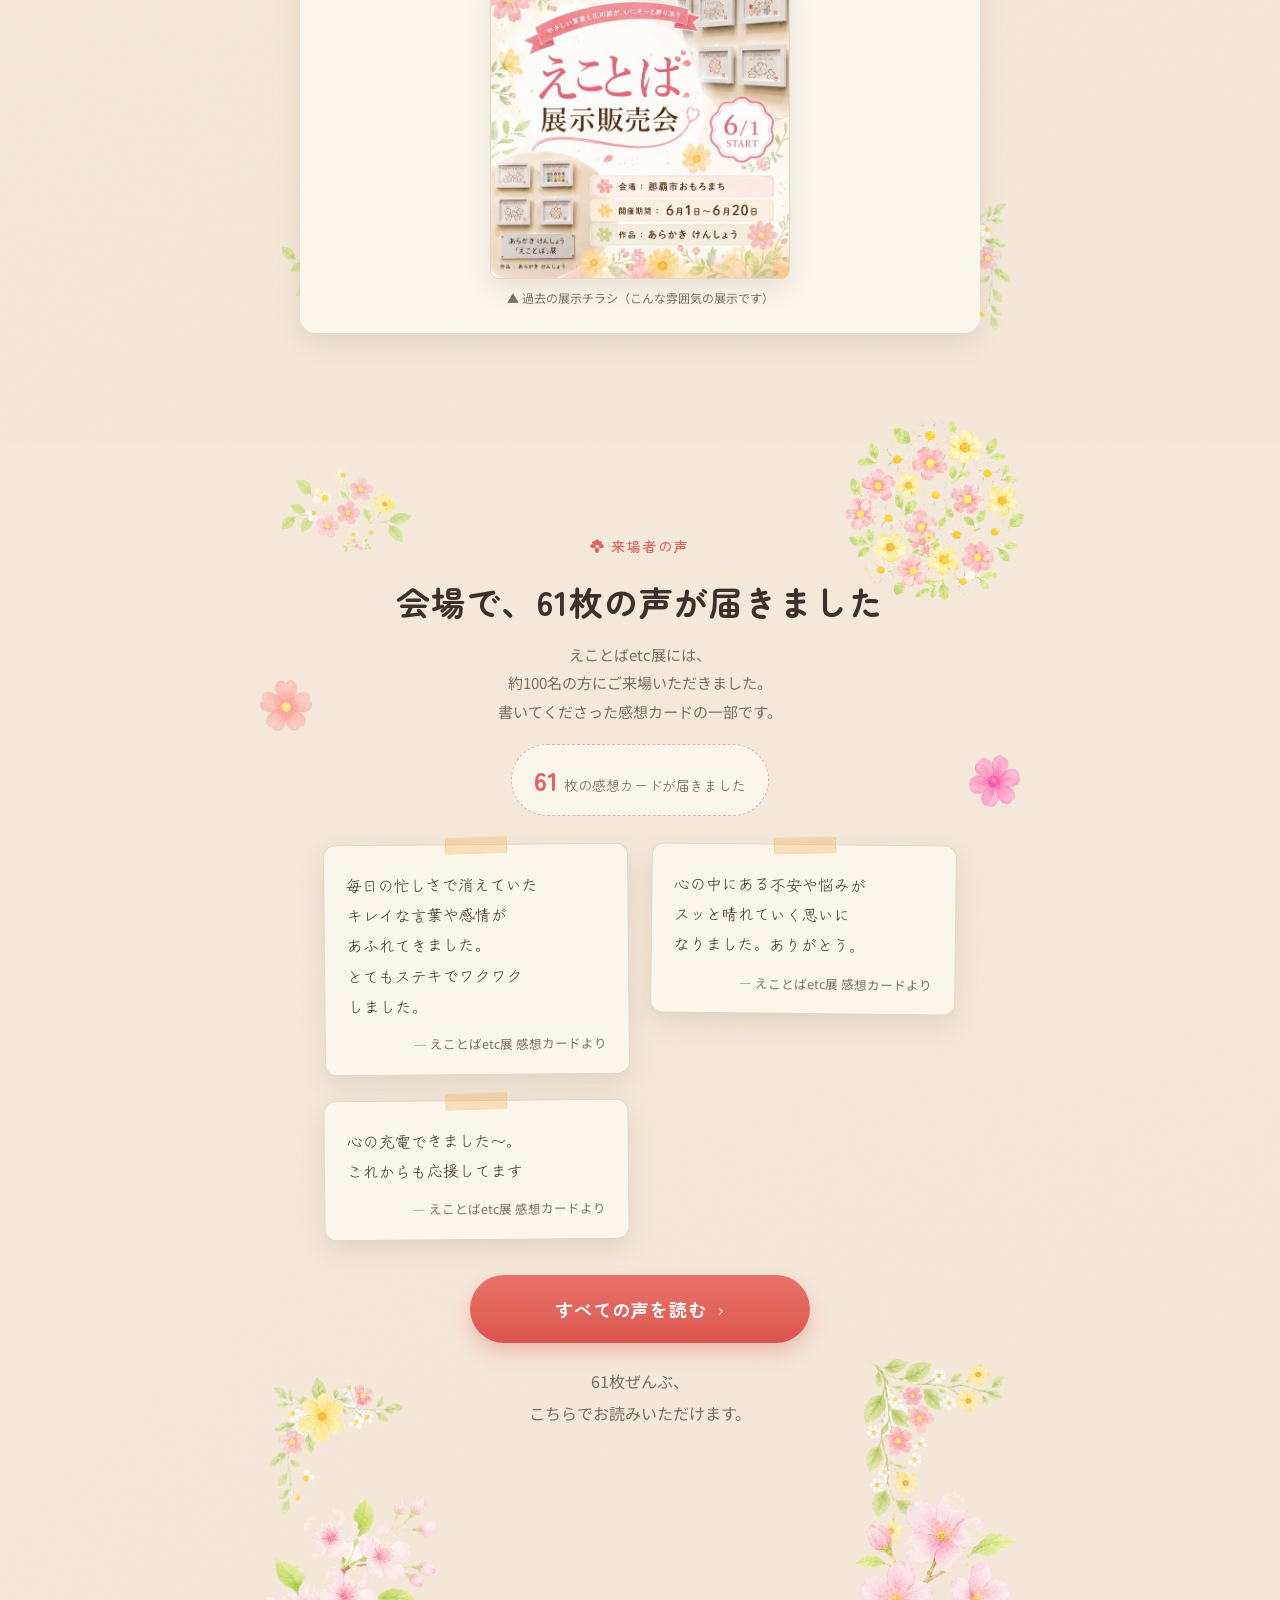
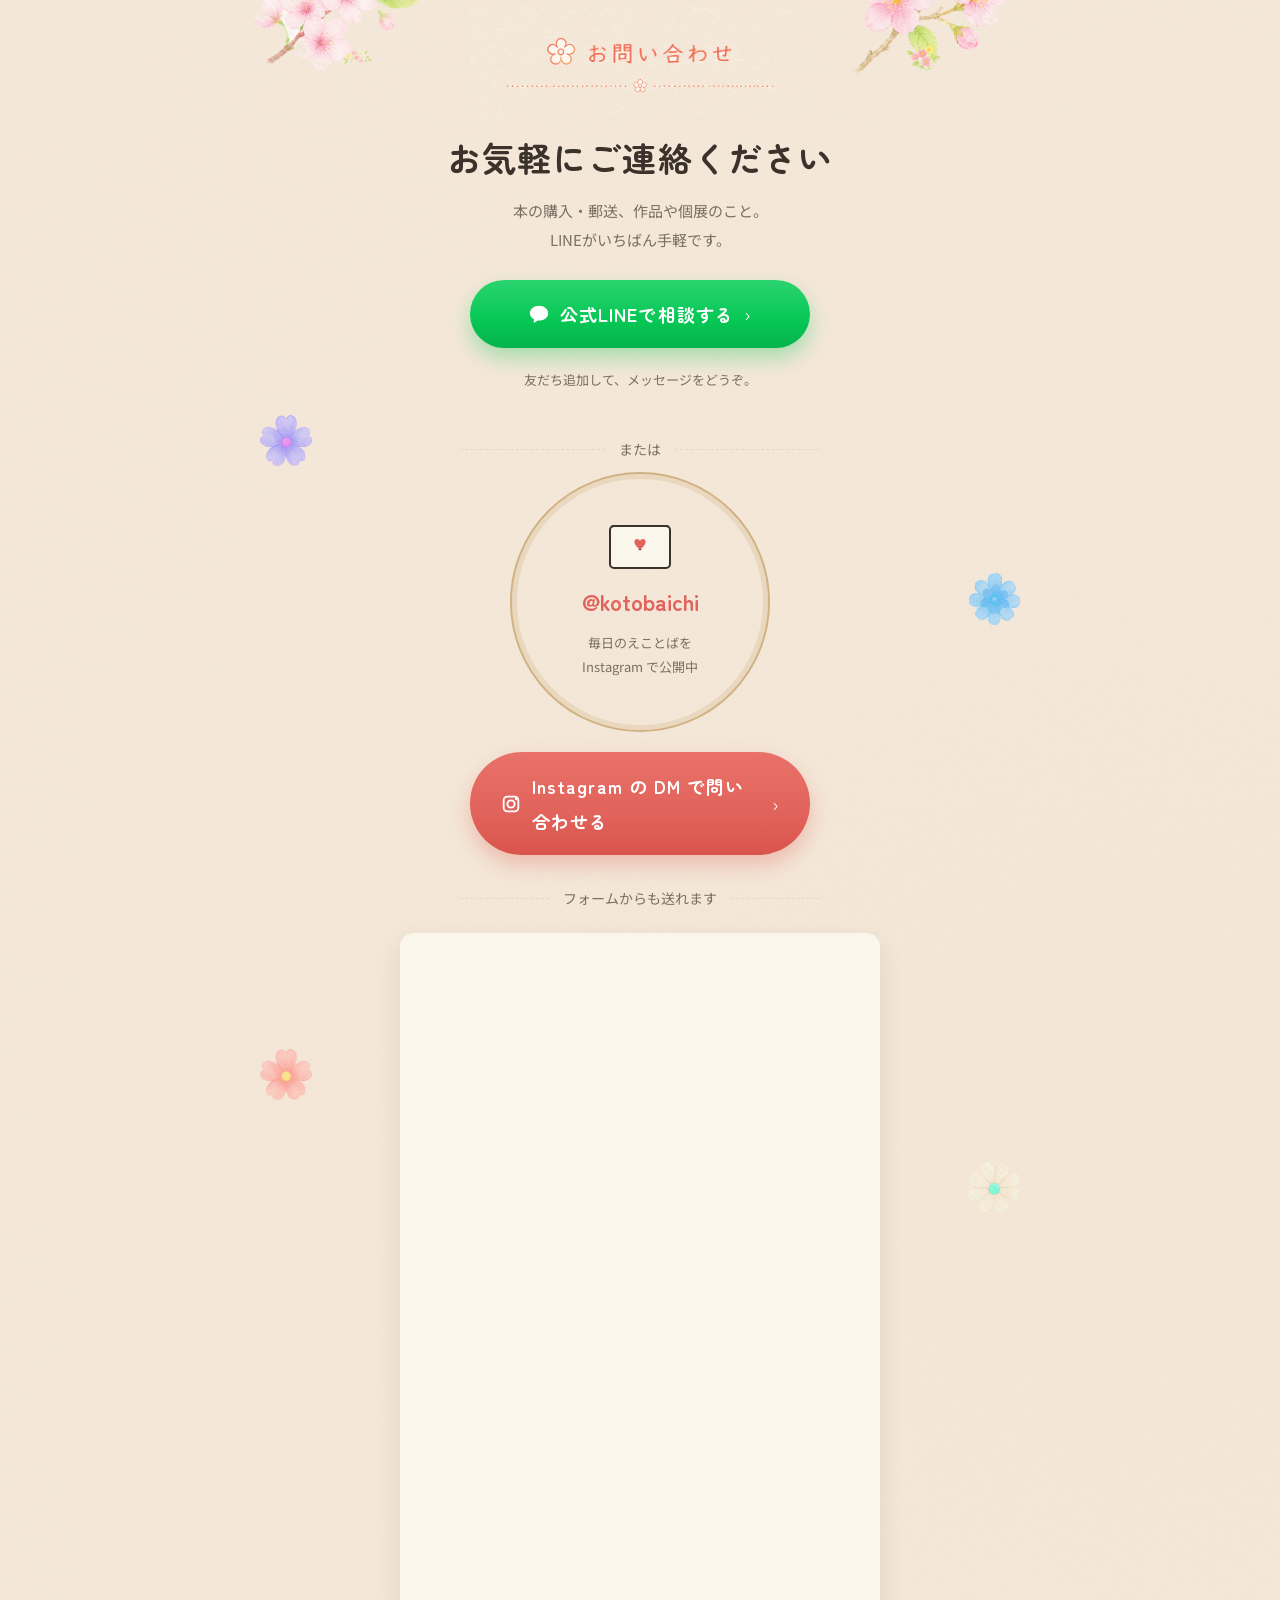
==== commit e23fa1d0: "えことばetc展の来場者数（約100名）を掲載 - 来場者の声ページ・トップの来場者の声・お知らせの展示カードに追記  Co-Authored-By: Claude Opus 5 <noreply@a" ====
--- a/index.html
+++ b/index.html
@@ -428,7 +428,7 @@
             <a href="https://www.google.com/maps/search/?api=1&amp;query=cafe%E3%82%81%E3%81%97%E3%82%AE%E3%83%A3%E3%83%A9%E3%83%AA%E3%83%BC%20%E3%81%95%E3%81%BE%E3%81%95%E3%81%BE%20%E9%82%A3%E8%A6%87%E5%B8%82%E9%A6%96%E9%87%8C%E7%9F%B3%E5%B6%BA%E7%94%BA4-373-1"
                target="_blank" rel="noopener" class="inline-link">Googleマップで場所を見る →</a>
           </p>
-          <p class="news-note">えことば・絵・詩・本を<br />あつめた、初めての個展。<br />無事に終了しました。<br /><span class="news-welcome">ご来場いただいた皆さま、<br />ありがとうございました。</span></p>
+          <p class="news-note">えことば・絵・詩・本を<br />あつめた、初めての個展。<br />約100名の方にご来場いただき、<br />無事に終了しました。<br /><span class="news-welcome">ご来場いただいた皆さま、<br />ありがとうございました。</span></p>
           <figure class="news-flyer">
             <img src="images/tayori/tayori-05.jpg" alt="えことばetc展のチラシ。テーマは「命と花、言葉の輝きを」。令和8年9月12日から9月19日まで、cafeめしギャラリーさまさまにて" loading="lazy" data-lightbox="images/tayori/tayori-05.jpg" data-caption="えことばetc展 チラシ ― テーマ『命と花、言葉の輝きを』" />
             <figcaption>▲ えことばetc展のチラシ（タップで拡大）</figcaption>
@@ -473,7 +473,7 @@
         <p class="eyebrow-label"><span class="flower flower-red" aria-hidden="true"></span>来場者の声</p>
       </div>
       <h2 class="section-title reveal"><span class="nb">会場で、</span><span class="nb">61枚の声が届きました</span></h2>
-      <p class="section-lead reveal">えことばetc展で、<br />ご来場のみなさまが書いてくださった<br />感想カードの一部です。</p>
+      <p class="section-lead reveal">えことばetc展には、<br />約100名の方にご来場いただきました。<br />書いてくださった感想カードの一部です。</p>
 
       <p class="koe-count reveal"><strong>61</strong>枚の感想カードが届きました</p>
 
